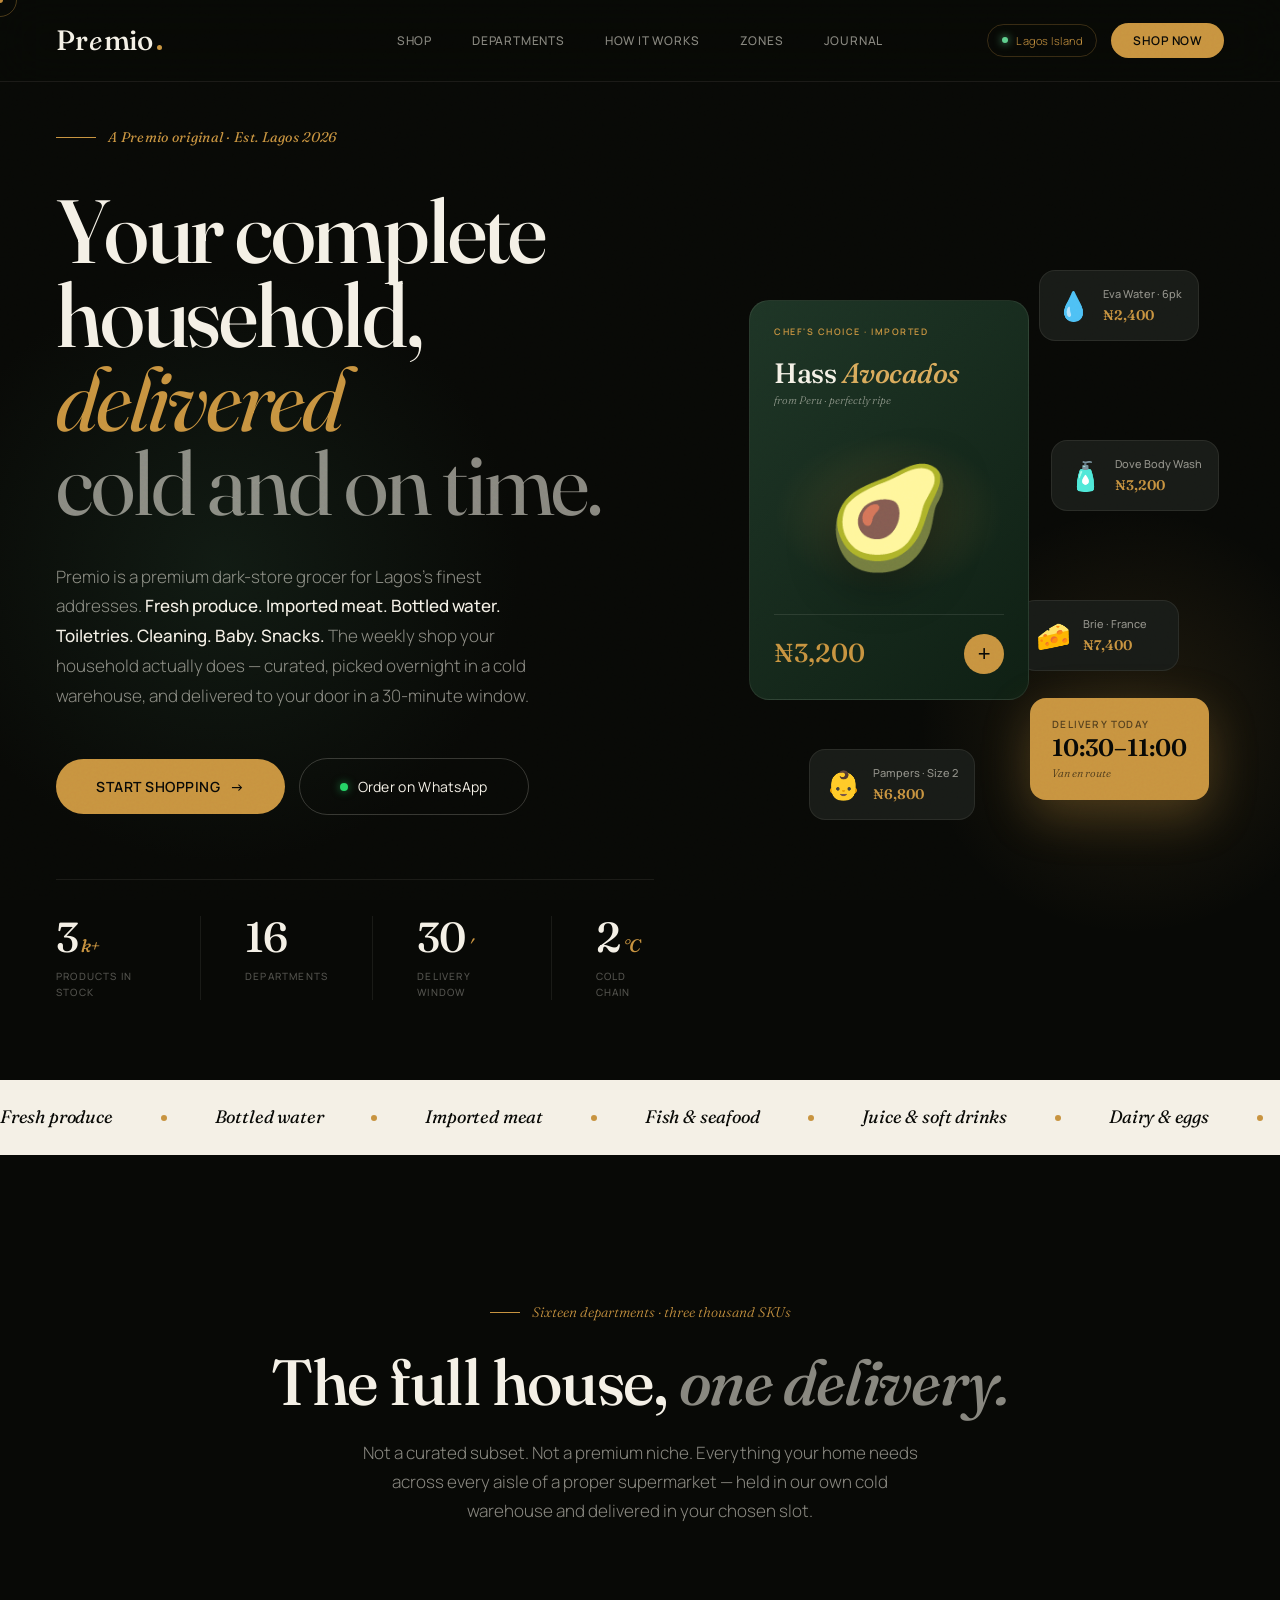
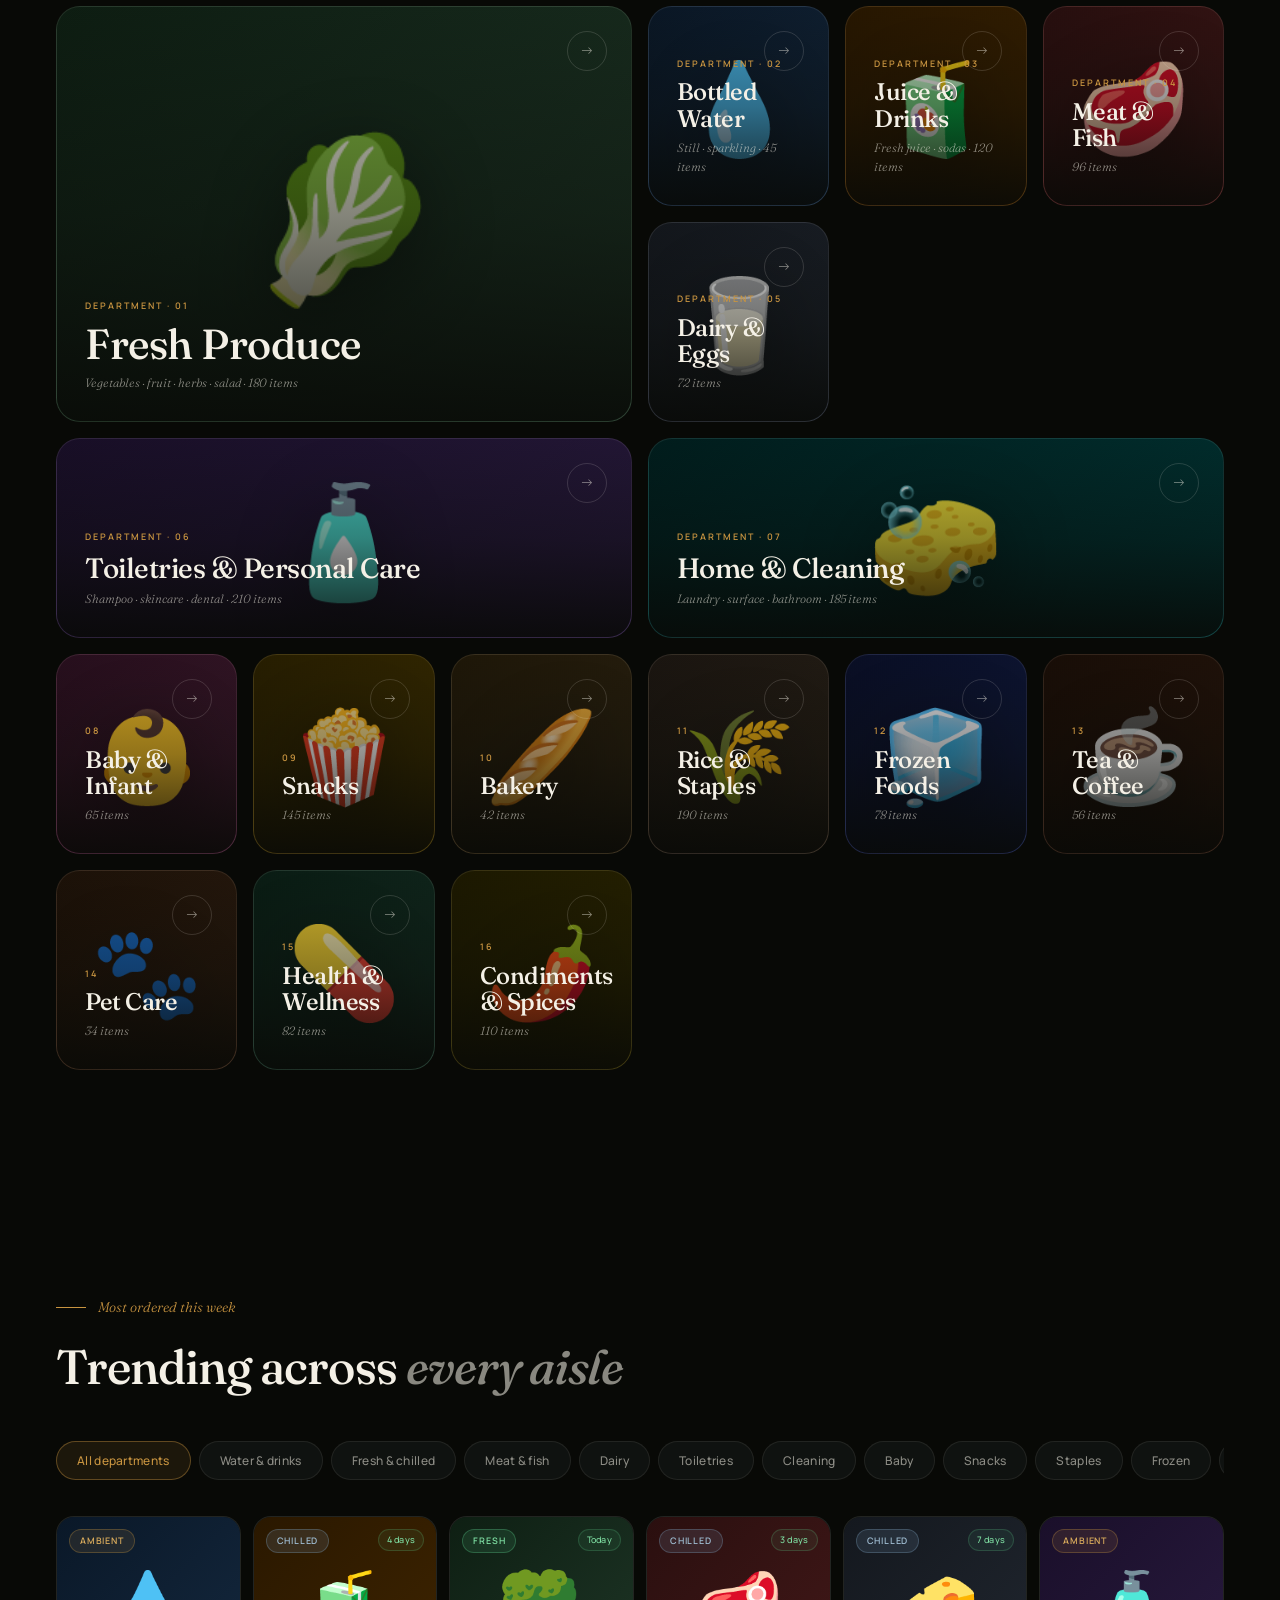
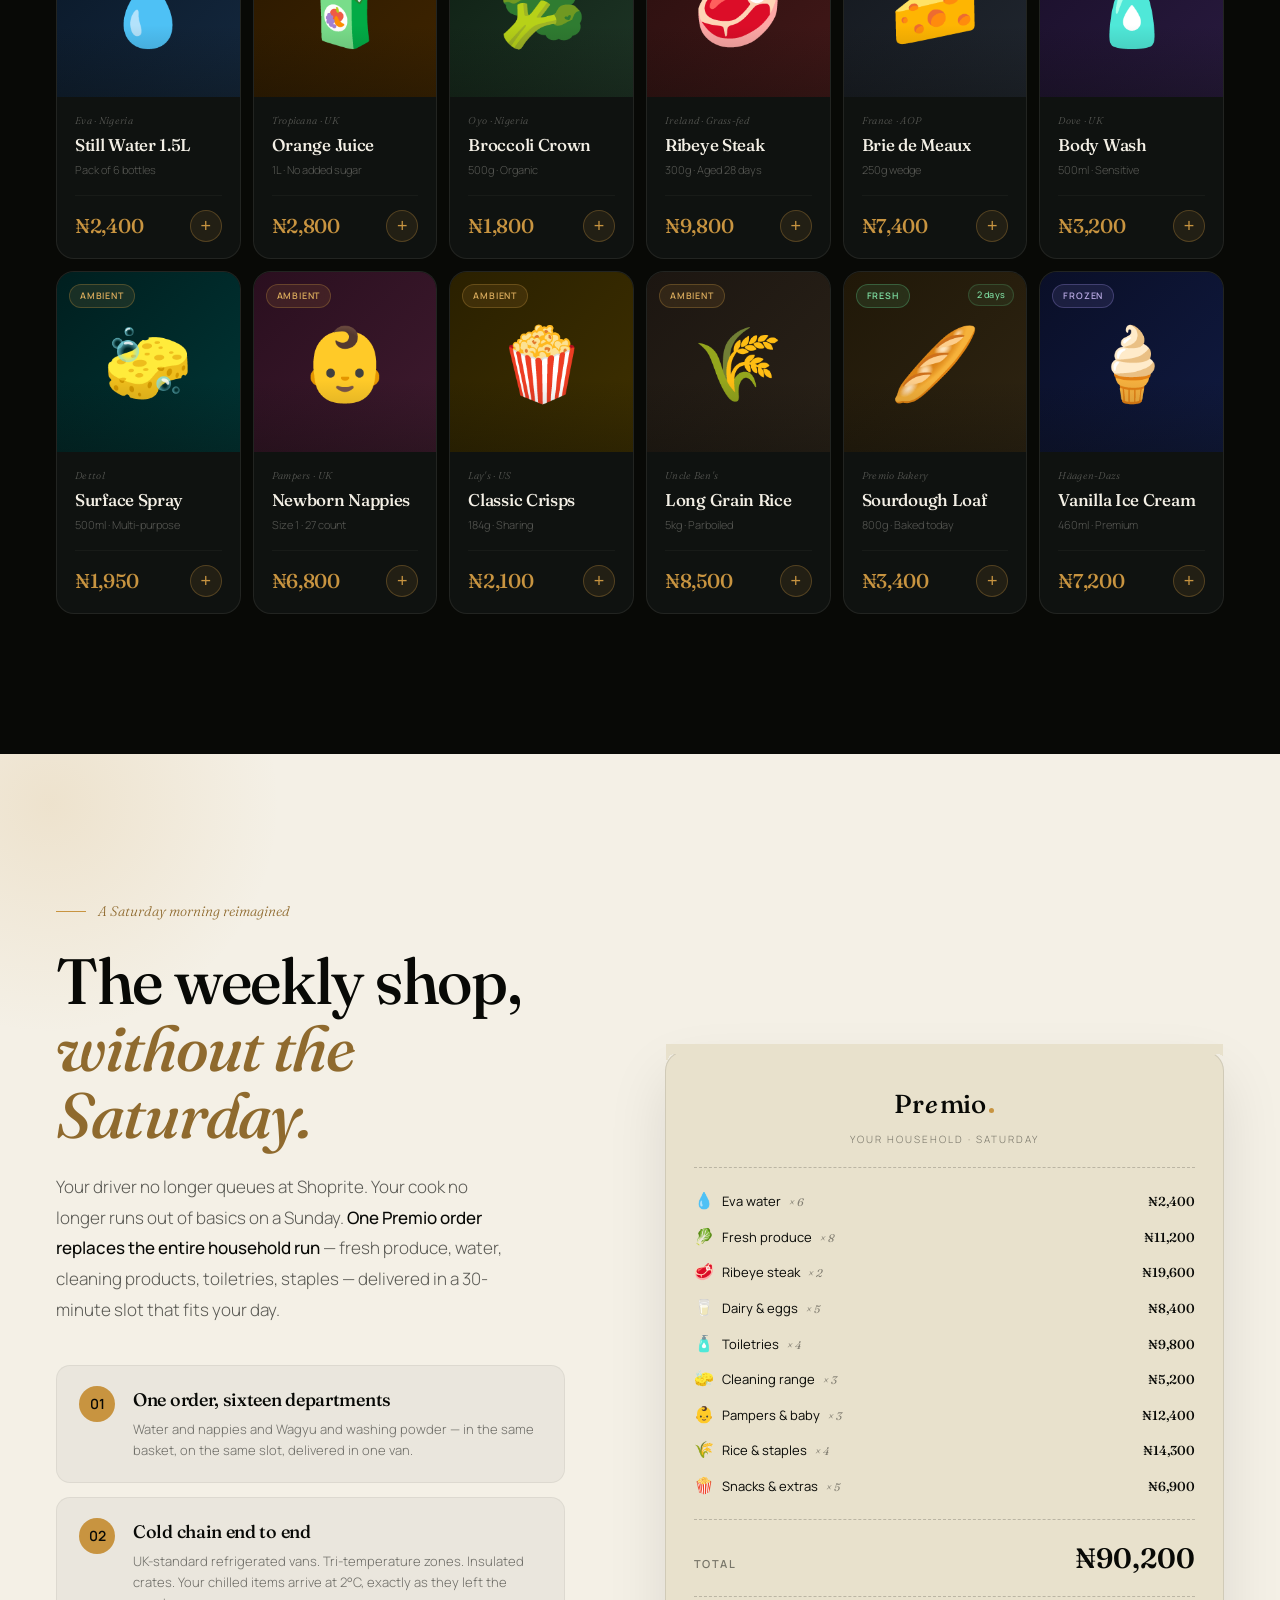
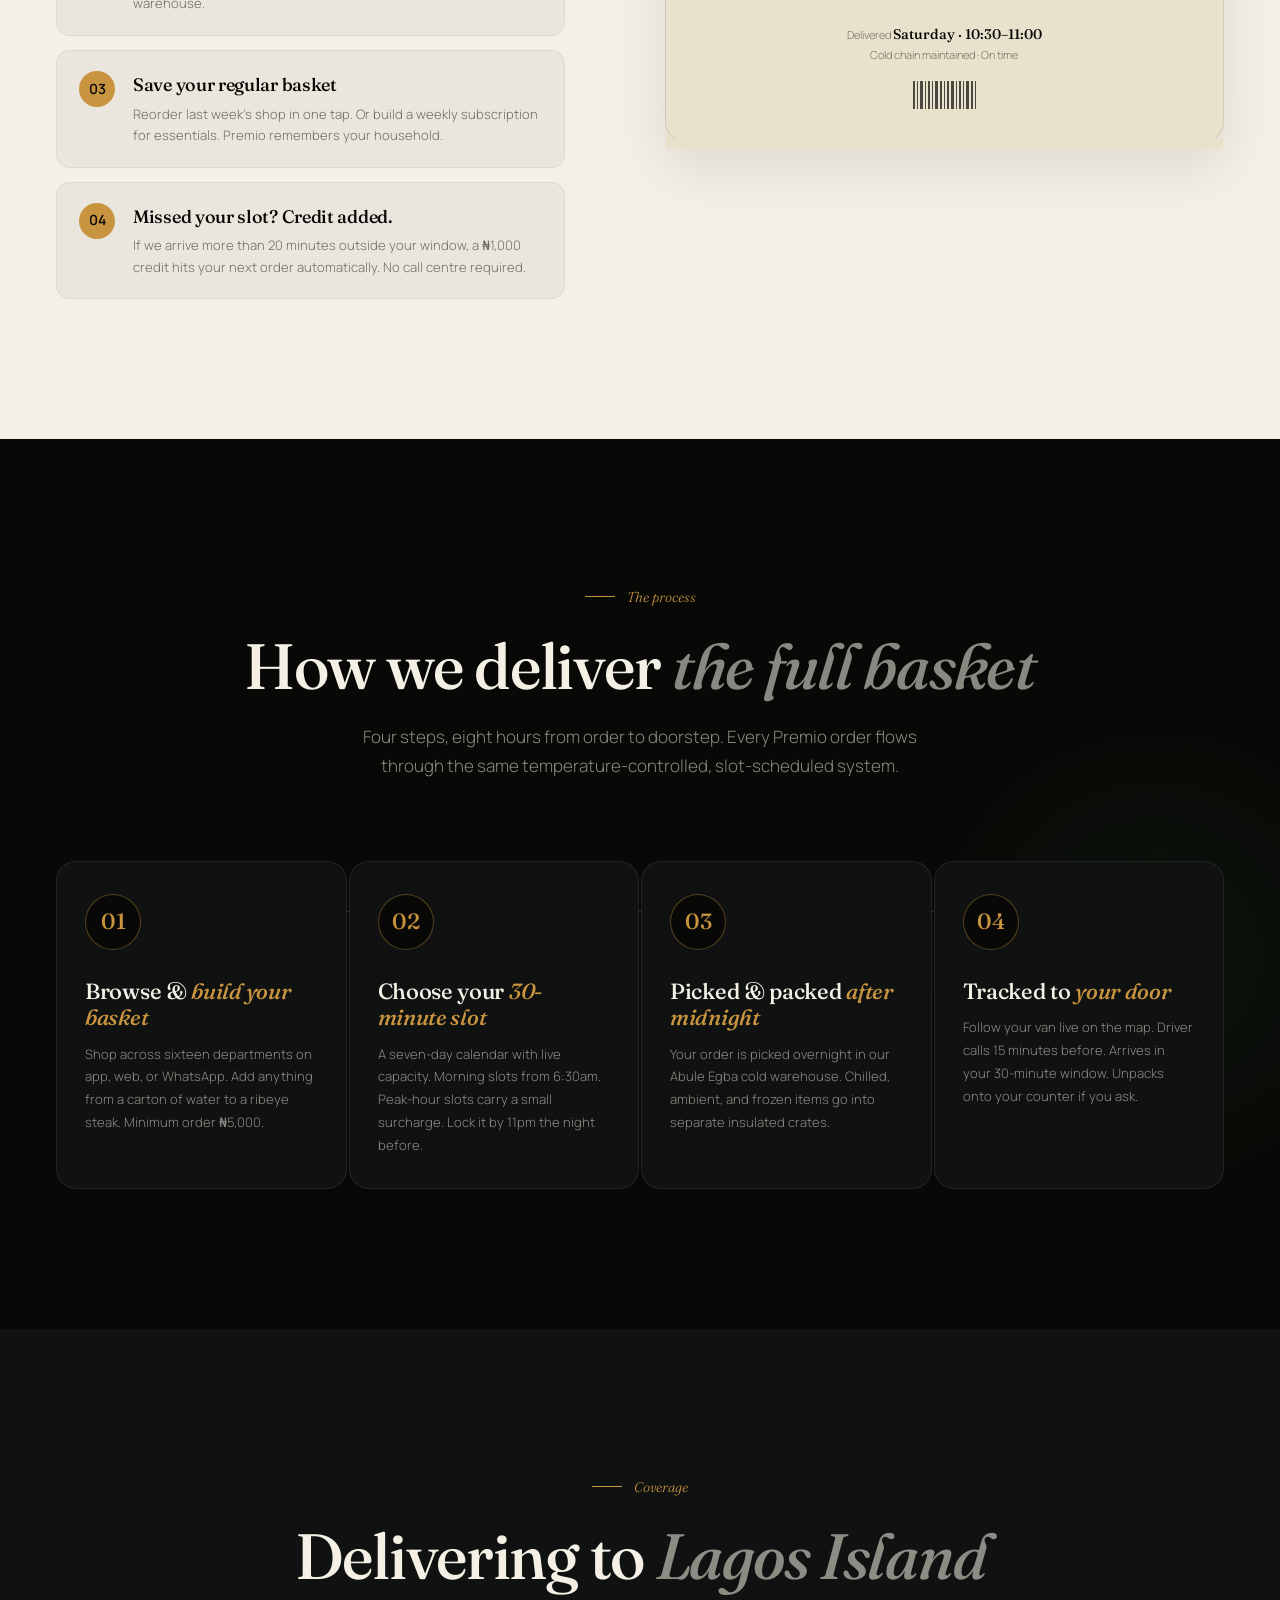
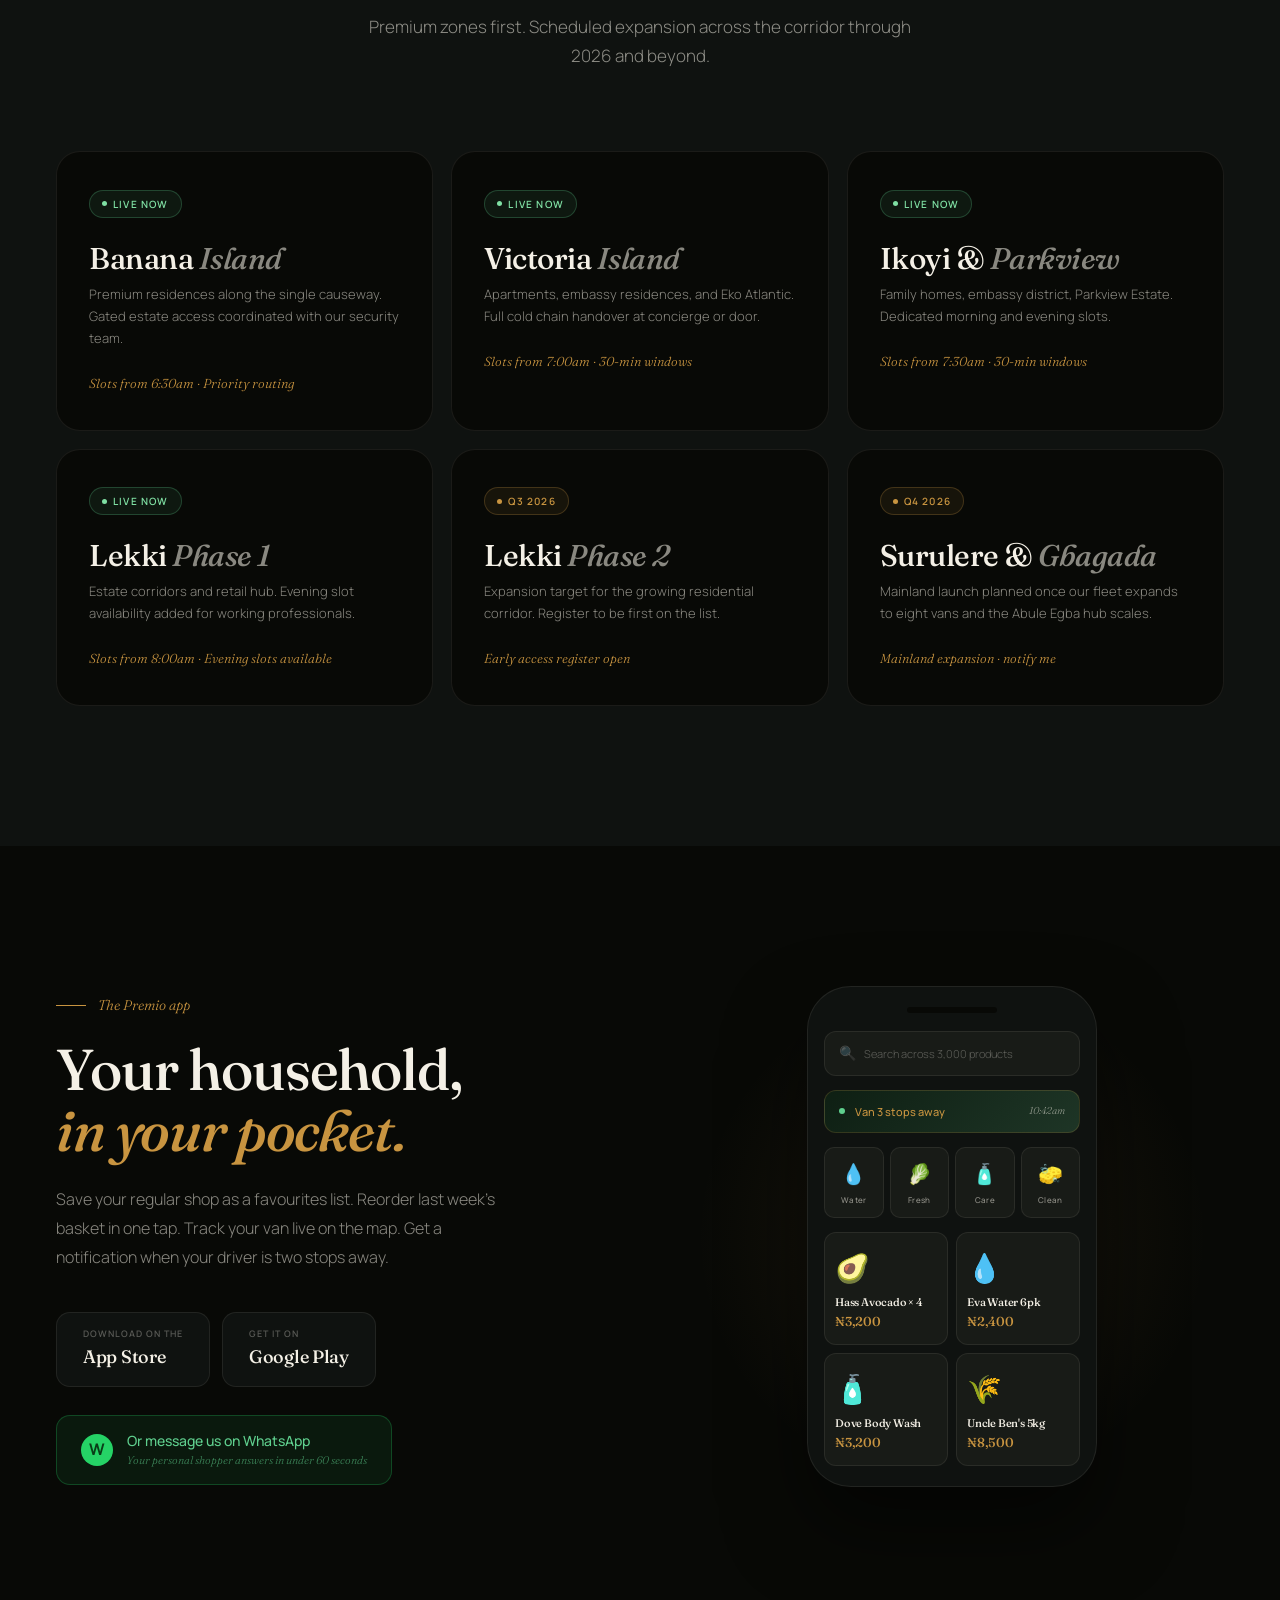
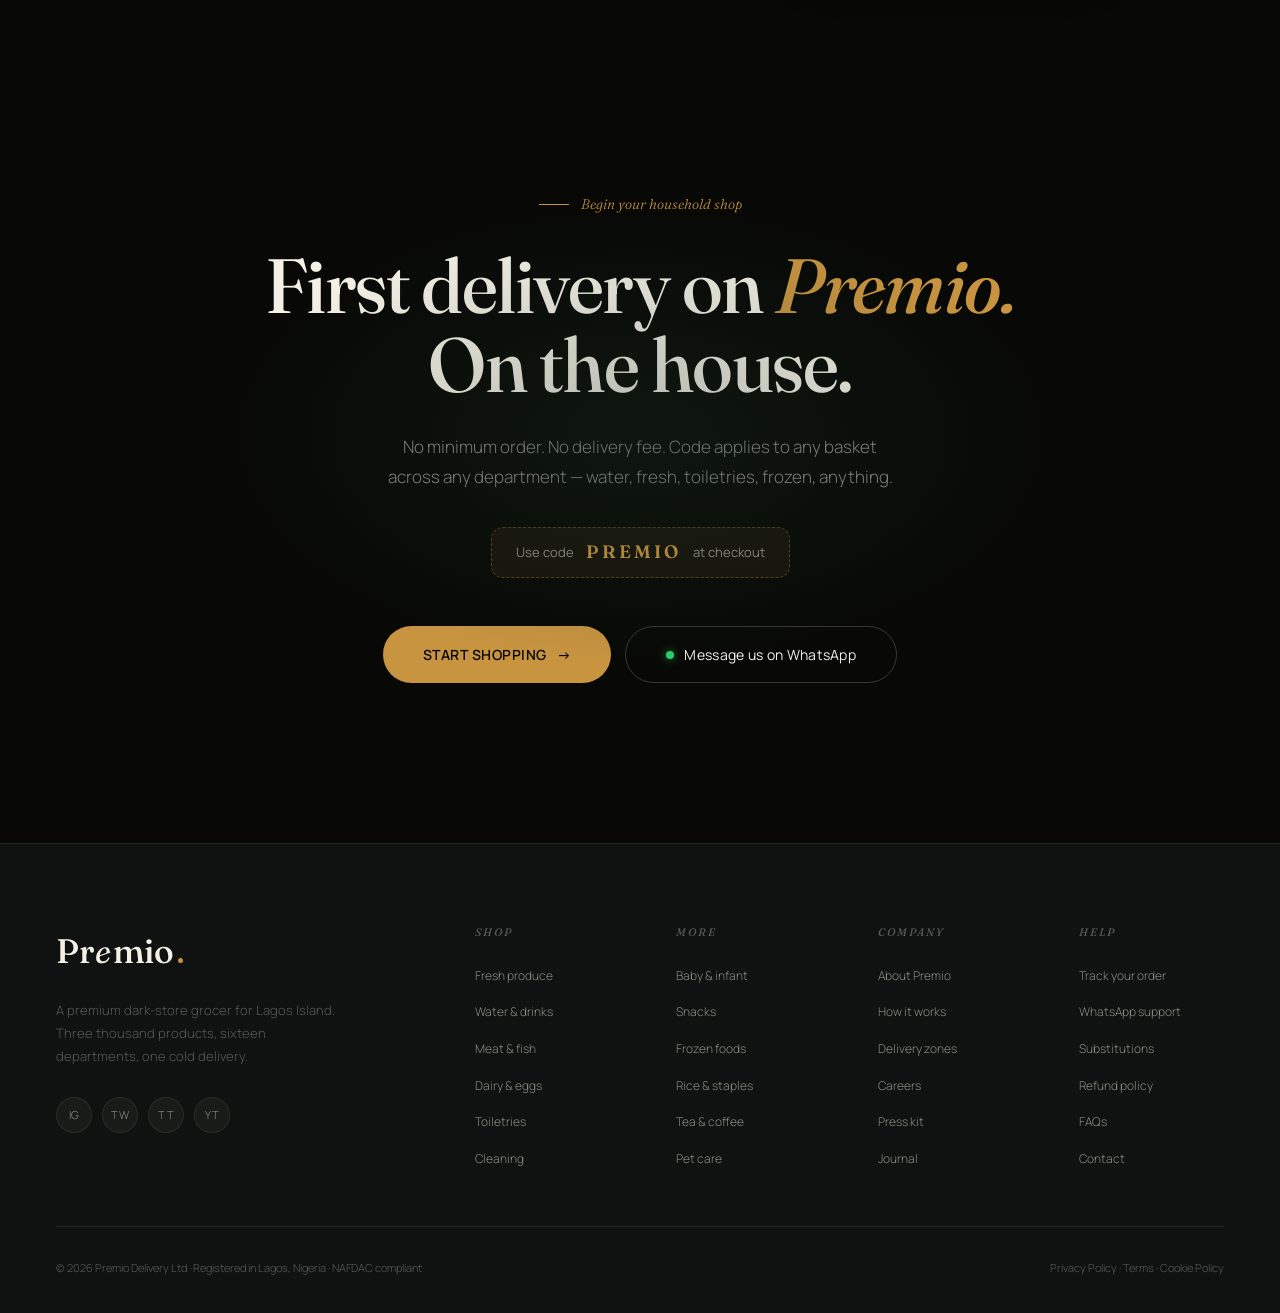
==== index.html @ b026a12a "Add files via upload" ====
<!DOCTYPE html>
<html lang="en">
<head>
<meta charset="UTF-8">
<meta name="viewport" content="width=device-width, initial-scale=1.0">
<title>Premio — Your complete household, delivered cold</title>
<link rel="preconnect" href="https://fonts.googleapis.com">
<link rel="preconnect" href="https://fonts.gstatic.com" crossorigin>
<link href="https://fonts.googleapis.com/css2?family=Fraunces:ital,opsz,wght@0,9..144,400;0,9..144,500;0,9..144,600;0,9..144,700;1,9..144,400;1,9..144,600&family=Manrope:wght@300;400;500;600;700&display=swap" rel="stylesheet">
<style>
*,*::before,*::after{margin:0;padding:0;box-sizing:border-box}

:root{
  --ink:#080906;
  --ink2:#0F1210;
  --ink3:#181B17;
  --ink4:#22261F;
  --paper:#F4F0E6;
  --paper-soft:#EBE5D5;
  --cream:#E8E1CC;
  --gold:#C89440;
  --gold-soft:#D9AB5C;
  --gold-dim:#8F6A2E;
  --forest:#1E3526;
  --forest-deep:#0E1F13;
  --sage:#5A7555;
  --terra:#B85A3A;
  --sky:#7FA4C0;
  --text:#F4F0E6;
  --text-soft:rgba(244,240,230,0.55);
  --text-dim:rgba(244,240,230,0.32);
  --line:rgba(244,240,230,0.08);
  --line-soft:rgba(244,240,230,0.04);
}

html{scroll-behavior:smooth}
body{font-family:'Manrope',sans-serif;background:var(--ink);color:var(--text);overflow-x:hidden;cursor:none;font-weight:300;line-height:1.6;-webkit-font-smoothing:antialiased}

/* Film grain overlay */
body::after{content:'';position:fixed;inset:0;pointer-events:none;z-index:200;opacity:.06;mix-blend-mode:overlay;background-image:url("data:image/svg+xml,%3Csvg viewBox='0 0 400 400' xmlns='http://www.w3.org/2000/svg'%3E%3Cfilter id='n'%3E%3CfeTurbulence type='fractalNoise' baseFrequency='.9' numOctaves='2'/%3E%3C/filter%3E%3Crect width='100%25' height='100%25' filter='url(%23n)'/%3E%3C/svg%3E")}

/* CURSOR */
.cur{position:fixed;width:6px;height:6px;background:var(--gold);border-radius:50%;pointer-events:none;z-index:9999;transform:translate(-50%,-50%);transition:width .2s,height .2s;mix-blend-mode:difference}
.cur-ring{position:fixed;width:34px;height:34px;border:1px solid rgba(200,148,64,.35);border-radius:50%;pointer-events:none;z-index:9998;transform:translate(-50%,-50%);transition:width .3s,height .3s,border-color .3s}

/* ===== NAV ===== */
nav{position:fixed;inset:0 0 auto 0;z-index:100;background:rgba(8,9,6,.78);backdrop-filter:blur(24px) saturate(1.2);border-bottom:1px solid var(--line)}
.nav-inner{display:grid;grid-template-columns:1fr auto 1fr;align-items:center;padding:18px 56px;gap:48px}

.logo{font-family:'Fraunces',serif;font-size:28px;font-weight:500;letter-spacing:-.5px;display:flex;align-items:baseline;gap:2px}
.logo-a{font-style:italic;font-weight:400}
.logo-dot{display:inline-block;width:5px;height:5px;background:var(--gold);border-radius:50%;margin-left:3px;vertical-align:super}

.nav-links{display:flex;gap:40px;justify-content:center}
.nav-links a{text-decoration:none;font-size:12px;font-weight:500;color:var(--text-soft);letter-spacing:.8px;text-transform:uppercase;transition:color .25s;position:relative;padding:4px 0}
.nav-links a::after{content:'';position:absolute;bottom:0;left:0;width:0;height:1px;background:var(--gold);transition:width .3s ease}
.nav-links a:hover{color:var(--text)}
.nav-links a:hover::after{width:100%}

.nav-right{display:flex;align-items:center;gap:14px;justify-content:flex-end}

.zone-indicator{display:flex;align-items:center;gap:8px;padding:7px 14px;border:1px solid rgba(200,148,64,.25);border-radius:50px;font-size:11px;color:var(--gold);letter-spacing:.5px}
.live-pulse{width:6px;height:6px;background:#5FCF8E;border-radius:50%;box-shadow:0 0 8px #5FCF8E;animation:pulse-pulse 2s ease-in-out infinite}
@keyframes pulse-pulse{0%,100%{opacity:1;transform:scale(1)}50%{opacity:.5;transform:scale(.85)}}

.btn-primary-nav{padding:9px 22px;background:var(--gold);color:var(--ink);border:none;border-radius:50px;font-family:inherit;font-size:12px;font-weight:600;cursor:none;transition:all .25s;letter-spacing:.5px;text-transform:uppercase}
.btn-primary-nav:hover{background:var(--gold-soft);transform:translateY(-1px)}

/* ===== HERO ===== */
.hero{min-height:100vh;padding:120px 56px 80px;position:relative;display:grid;grid-template-columns:1.1fr .9fr;gap:80px;align-items:center;overflow:hidden}

.hero::before{content:'';position:absolute;top:20%;left:-10%;width:700px;height:700px;background:radial-gradient(circle,rgba(30,53,38,.4) 0%,transparent 60%);pointer-events:none;z-index:0}
.hero::after{content:'';position:absolute;bottom:10%;right:-8%;width:500px;height:500px;background:radial-gradient(circle,rgba(200,148,64,.12) 0%,transparent 60%);pointer-events:none;z-index:0}

.hero-content{position:relative;z-index:2}

.kicker{display:inline-flex;align-items:center;gap:12px;margin-bottom:40px;animation:fadeUp .7s ease both}
.kicker-line{width:40px;height:1px;background:var(--gold)}
.kicker-text{font-family:'Fraunces',serif;font-style:italic;font-size:14px;font-weight:400;color:var(--gold);letter-spacing:.3px}

.hero-h1{font-family:'Fraunces',serif;font-size:clamp(56px,7vw,104px);font-weight:500;line-height:.94;letter-spacing:-.025em;margin-bottom:36px;animation:fadeUp .85s ease .1s both}
.hero-h1 .italic{font-style:italic;font-weight:400;color:var(--gold)}
.hero-h1 .soft{color:var(--text-soft);font-weight:400}

.hero-body{font-size:17px;line-height:1.75;color:var(--text-soft);max-width:480px;margin-bottom:48px;font-weight:300;animation:fadeUp .85s ease .2s both}
.hero-body strong{color:var(--text);font-weight:500}

.hero-ctas{display:flex;gap:14px;align-items:center;flex-wrap:wrap;margin-bottom:64px;animation:fadeUp .85s ease .3s both}

.btn-main{padding:18px 40px;background:var(--gold);color:var(--ink);border:none;border-radius:50px;font-family:inherit;font-size:14px;font-weight:600;cursor:none;transition:all .3s;letter-spacing:.5px;text-transform:uppercase;display:inline-flex;align-items:center;gap:10px}
.btn-main:hover{background:var(--gold-soft);transform:translateY(-2px);box-shadow:0 16px 40px rgba(200,148,64,.22)}
.btn-arrow{transition:transform .3s}
.btn-main:hover .btn-arrow{transform:translateX(4px)}

.btn-secondary{padding:18px 40px;background:transparent;color:var(--text);border:1px solid rgba(244,240,230,.2);border-radius:50px;font-family:inherit;font-size:14px;font-weight:400;cursor:none;transition:all .25s;letter-spacing:.3px;display:flex;align-items:center;gap:10px}
.btn-secondary:hover{border-color:rgba(244,240,230,.5);background:rgba(244,240,230,.03)}
.wa-dot{width:8px;height:8px;background:#25D366;border-radius:50%;box-shadow:0 0 8px rgba(37,211,102,.6)}

.hero-meta{display:flex;gap:0;padding-top:36px;border-top:1px solid var(--line);animation:fadeUp .85s ease .4s both}
.meta{padding-right:44px;margin-right:44px;border-right:1px solid var(--line)}
.meta:last-child{border:none;padding:0;margin:0}
.meta-num{font-family:'Fraunces',serif;font-size:42px;font-weight:500;line-height:1;letter-spacing:-.02em;display:flex;align-items:baseline;gap:3px}
.meta-u{font-size:18px;color:var(--gold);font-style:italic}
.meta-label{font-size:10px;color:var(--text-dim);letter-spacing:1.2px;text-transform:uppercase;margin-top:10px;font-weight:500}

/* HERO RIGHT — editorial basket composition */
.hero-visual{position:relative;z-index:2;height:100%;display:flex;align-items:center;justify-content:center;min-height:620px}

.basket-stage{position:relative;width:100%;max-width:460px;height:600px;animation:fadeUp .9s ease .4s both}

/* Layered shop cards */
.shop-card{position:absolute;background:var(--ink2);border:1px solid var(--line);border-radius:20px;overflow:hidden;transition:transform .4s cubic-bezier(.2,.9,.3,1.2)}

/* Main product card */
.card-hero{top:40px;left:0;width:280px;padding:24px;z-index:3;background:linear-gradient(135deg,#1E3526 0%,#0E1F13 100%);animation:gentle-float 6s ease-in-out infinite}
@keyframes gentle-float{0%,100%{transform:translateY(0)}50%{transform:translateY(-8px)}}

.ch-badge{font-size:9px;letter-spacing:1.5px;text-transform:uppercase;color:var(--gold);margin-bottom:18px;font-weight:600}
.ch-product{font-family:'Fraunces',serif;font-size:28px;font-weight:500;letter-spacing:-.5px;line-height:1.1;margin-bottom:4px}
.ch-product .i{font-style:italic;color:var(--gold-soft)}
.ch-origin{font-size:11px;color:var(--text-soft);margin-bottom:24px;font-style:italic;font-family:'Fraunces',serif}

.ch-visual{width:100%;height:160px;background:radial-gradient(ellipse at center,rgba(200,148,64,.2) 0%,transparent 70%);display:flex;align-items:center;justify-content:center;margin-bottom:20px;border-radius:12px}
.ch-emoji{font-size:100px;filter:drop-shadow(0 12px 24px rgba(0,0,0,.4))}

.ch-foot{display:flex;justify-content:space-between;align-items:center;padding-top:18px;border-top:1px solid rgba(244,240,230,.1)}
.ch-price{font-family:'Fraunces',serif;font-size:26px;font-weight:500;color:var(--gold)}
.ch-add{width:40px;height:40px;background:var(--gold);color:var(--ink);border:none;border-radius:50%;display:flex;align-items:center;justify-content:center;font-size:22px;cursor:none;transition:all .25s;font-weight:300}
.ch-add:hover{transform:scale(1.1);background:var(--gold-soft)}

/* Product chips floating around */
.product-chip{position:absolute;background:var(--ink3);border:1px solid var(--line);border-radius:16px;padding:12px 16px;display:flex;align-items:center;gap:12px;min-width:160px;transition:transform .3s}

.chip-emoji{font-size:28px}
.chip-body{display:flex;flex-direction:column;gap:2px}
.chip-label{font-size:11px;color:var(--text-soft);font-weight:500}
.chip-price{font-family:'Fraunces',serif;font-size:14px;color:var(--gold);font-weight:600}

.chip-1{top:10px;right:10px;animation:gentle-float 5s ease-in-out infinite .5s}
.chip-2{top:180px;right:-10px;animation:gentle-float 5.5s ease-in-out infinite 1s}
.chip-3{top:340px;right:30px;animation:gentle-float 6s ease-in-out infinite 1.5s}
.chip-4{bottom:40px;left:60px;animation:gentle-float 5.2s ease-in-out infinite 2s}

/* Slot card floating */
.slot-card{position:absolute;bottom:60px;right:0;background:var(--gold);padding:18px 22px;border-radius:16px;z-index:4;box-shadow:0 16px 48px rgba(200,148,64,.3);animation:gentle-float 4s ease-in-out infinite 1s}
.slot-l{font-size:10px;color:rgba(8,9,6,.6);letter-spacing:1.2px;text-transform:uppercase;font-weight:600;margin-bottom:3px}
.slot-time{font-family:'Fraunces',serif;font-size:24px;color:var(--ink);font-weight:600;line-height:1.1}
.slot-sub{font-size:11px;color:rgba(8,9,6,.7);margin-top:3px;font-style:italic;font-family:'Fraunces',serif}

/* ===== RANGE TICKER ===== */
.range-ticker{background:var(--paper);color:var(--ink);padding:22px 0;overflow:hidden;border-top:1px solid var(--line);border-bottom:1px solid var(--line)}
.ticker-track{display:flex;gap:48px;animation:tick 40s linear infinite;width:max-content;align-items:center}
.tick-item{font-family:'Fraunces',serif;font-size:18px;font-weight:400;font-style:italic;color:var(--ink);white-space:nowrap;letter-spacing:-.01em}
.tick-sep{width:6px;height:6px;background:var(--gold);border-radius:50%;flex-shrink:0}
@keyframes tick{0%{transform:translateX(0)}100%{transform:translateX(-50%)}}

/* ===== DEPARTMENTS ===== */
.dept-section{padding:140px 56px;position:relative}

.section-header{max-width:1000px;margin:0 auto 80px;text-align:center}
.section-kicker{display:inline-flex;align-items:center;gap:12px;margin-bottom:24px}
.sk-line{width:30px;height:1px;background:var(--gold)}
.sk-text{font-family:'Fraunces',serif;font-style:italic;font-size:14px;color:var(--gold)}

.section-h2{font-family:'Fraunces',serif;font-size:clamp(42px,5vw,72px);font-weight:500;line-height:1.05;letter-spacing:-.02em;margin-bottom:24px}
.section-h2 .italic{font-style:italic;color:var(--text-soft)}

.section-lead{font-size:17px;color:var(--text-soft);max-width:580px;margin:0 auto;line-height:1.7;font-weight:300}

/* Department grid — asymmetric */
.dept-grid{display:grid;grid-template-columns:repeat(6,1fr);grid-auto-rows:200px;gap:16px;max-width:1400px;margin:0 auto}

.dept-card{position:relative;border-radius:24px;overflow:hidden;cursor:none;border:1px solid var(--line);transition:all .5s cubic-bezier(.2,.8,.2,1);display:flex;flex-direction:column;justify-content:flex-end;padding:28px}

.dept-card:hover{border-color:rgba(200,148,64,.4);transform:translateY(-6px)}

.dept-bg{position:absolute;inset:0;display:flex;align-items:center;justify-content:center;transition:transform .6s cubic-bezier(.2,.8,.2,1);z-index:1}
.dept-card:hover .dept-bg{transform:scale(1.08)}
.dept-emoji{font-size:90px;filter:drop-shadow(0 20px 40px rgba(0,0,0,.5));opacity:.92}

.dept-overlay{position:absolute;inset:0;background:linear-gradient(to top,rgba(8,9,6,.88) 0%,rgba(8,9,6,.4) 50%,rgba(8,9,6,.1) 100%);z-index:2}

.dept-meta{position:relative;z-index:3}
.dept-tag{font-size:9px;color:var(--gold);letter-spacing:2px;text-transform:uppercase;margin-bottom:8px;font-weight:600}
.dept-name{font-family:'Fraunces',serif;font-size:24px;font-weight:500;letter-spacing:-.5px;line-height:1.1;margin-bottom:6px}
.dept-count{font-size:12px;color:var(--text-soft);font-style:italic;font-family:'Fraunces',serif}

.dept-arrow{position:absolute;top:24px;right:24px;width:40px;height:40px;border:1px solid rgba(244,240,230,.15);border-radius:50%;display:flex;align-items:center;justify-content:center;font-size:14px;color:var(--text-soft);transition:all .3s;z-index:3}
.dept-card:hover .dept-arrow{background:var(--gold);border-color:var(--gold);color:var(--ink);transform:rotate(-45deg)}

/* Size variants */
.dept-card.hero-size{grid-column:span 3;grid-row:span 2}
.dept-card.hero-size .dept-emoji{font-size:160px}
.dept-card.hero-size .dept-name{font-size:42px}
.dept-card.wide{grid-column:span 3}
.dept-card.wide .dept-emoji{font-size:110px}
.dept-card.wide .dept-name{font-size:28px}

/* Colour palettes per department */
.bg-fresh{background:linear-gradient(135deg,#0E1F13 0%,#1E3526 100%)}
.bg-meat{background:linear-gradient(135deg,#2A0F0F 0%,#421818 100%)}
.bg-water{background:linear-gradient(135deg,#0A1828 0%,#14283E 100%)}
.bg-juice{background:linear-gradient(135deg,#2A1800 0%,#3E2400 100%)}
.bg-dairy{background:linear-gradient(135deg,#14181E 0%,#1E242D 100%)}
.bg-toiletry{background:linear-gradient(135deg,#1A0F2A 0%,#281A3E 100%)}
.bg-cleaning{background:linear-gradient(135deg,#001F1F 0%,#003535 100%)}
.bg-baby{background:linear-gradient(135deg,#2A0F1F 0%,#3E1A2E 100%)}
.bg-snacks{background:linear-gradient(135deg,#2A2000 0%,#3E3000 100%)}
.bg-bakery{background:linear-gradient(135deg,#201808 0%,#2E2412 100%)}
.bg-staples{background:linear-gradient(135deg,#1C1611 0%,#2A2218 100%)}
.bg-frozen{background:linear-gradient(135deg,#0A0F28 0%,#101A40 100%)}
.bg-tea{background:linear-gradient(135deg,#1A0E07 0%,#28160C 100%)}
.bg-pet{background:linear-gradient(135deg,#1E1208 0%,#2E1D10 100%)}
.bg-wellness{background:linear-gradient(135deg,#0A1E15 0%,#142E23 100%)}
.bg-condiment{background:linear-gradient(135deg,#1E1A00 0%,#2E2800 100%)}

/* ===== POPULAR PRODUCTS ===== */
.products-section{padding:80px 56px 140px}

.prod-header{display:flex;justify-content:space-between;align-items:flex-end;max-width:1400px;margin:0 auto 48px;gap:40px}
.prod-title-block{max-width:600px}
.prod-h3{font-family:'Fraunces',serif;font-size:48px;font-weight:500;line-height:1.05;letter-spacing:-.02em}
.prod-h3 .italic{font-style:italic;color:var(--text-soft)}

.filter-chips{display:flex;gap:8px;margin-bottom:32px;overflow-x:auto;padding-bottom:4px;max-width:1400px;margin-left:auto;margin-right:auto}
.filter-chips::-webkit-scrollbar{display:none}
.fchip{padding:9px 20px;background:var(--ink2);border:1px solid var(--line);border-radius:50px;font-size:12px;font-weight:500;color:var(--text-soft);cursor:none;transition:all .25s;white-space:nowrap;letter-spacing:.3px}
.fchip:hover,.fchip.active{background:rgba(200,148,64,.1);border-color:rgba(200,148,64,.4);color:var(--gold)}

.prod-grid{display:grid;grid-template-columns:repeat(6,1fr);gap:12px;max-width:1400px;margin:0 auto}

.prod-card{background:var(--ink2);border:1px solid var(--line);border-radius:18px;overflow:hidden;cursor:none;transition:all .35s cubic-bezier(.2,.8,.2,1);display:flex;flex-direction:column}

.prod-card:hover{border-color:rgba(200,148,64,.35);transform:translateY(-6px)}

.prod-img{height:180px;display:flex;align-items:center;justify-content:center;font-size:72px;position:relative;overflow:hidden}
.prod-img::after{content:'';position:absolute;inset:0;background:linear-gradient(to bottom,transparent 60%,rgba(8,9,6,.3));pointer-events:none}

.pbadge{position:absolute;top:12px;left:12px;font-size:9px;font-weight:600;letter-spacing:.8px;text-transform:uppercase;padding:4px 10px;border-radius:50px;backdrop-filter:blur(8px);z-index:2}
.pb-chill{background:rgba(127,164,192,.15);color:#9FBCD1;border:1px solid rgba(127,164,192,.3)}
.pb-fresh{background:rgba(95,207,142,.12);color:#7FDFA3;border:1px solid rgba(95,207,142,.3)}
.pb-amb{background:rgba(200,148,64,.12);color:var(--gold-soft);border:1px solid rgba(200,148,64,.3)}
.pb-frozen{background:rgba(154,140,220,.12);color:#B6A7E0;border:1px solid rgba(154,140,220,.3)}

.p-freshness{position:absolute;top:12px;right:12px;font-size:9px;color:#7FDFA3;background:rgba(95,207,142,.08);border:1px solid rgba(95,207,142,.2);padding:3px 8px;border-radius:50px;z-index:2;font-weight:500;letter-spacing:.3px}

.prod-body{padding:16px 18px;display:flex;flex-direction:column;gap:6px;flex:1}
.prod-origin{font-family:'Fraunces',serif;font-size:10px;font-style:italic;color:var(--text-dim);letter-spacing:.3px}
.prod-name{font-family:'Fraunces',serif;font-size:17px;font-weight:500;color:var(--text);line-height:1.2;letter-spacing:-.3px}
.prod-sub{font-size:11px;color:var(--text-dim);margin-bottom:auto}
.prod-foot{display:flex;justify-content:space-between;align-items:center;padding-top:14px;margin-top:10px;border-top:1px solid var(--line-soft)}
.prod-price{font-family:'Fraunces',serif;font-size:20px;font-weight:500;color:var(--gold);letter-spacing:-.3px}
.p-add{width:32px;height:32px;background:rgba(200,148,64,.1);border:1px solid rgba(200,148,64,.3);border-radius:50%;color:var(--gold);font-size:18px;display:flex;align-items:center;justify-content:center;cursor:none;transition:all .2s;font-weight:300;line-height:1}
.p-add:hover{background:var(--gold);color:var(--ink);border-color:var(--gold);transform:scale(1.08)}

/* Background tints per product */
.pi-fresh{background:linear-gradient(135deg,#0E1F13,#1E3526)}
.pi-meat{background:linear-gradient(135deg,#2A0F0F,#421818)}
.pi-water{background:linear-gradient(135deg,#0A1828,#14283E)}
.pi-juice{background:linear-gradient(135deg,#2A1800,#3E2400)}
.pi-dairy{background:linear-gradient(135deg,#14181E,#20262F)}
.pi-toilet{background:linear-gradient(135deg,#1A0F2A,#281A3E)}
.pi-clean{background:linear-gradient(135deg,#001F1F,#003535)}
.pi-baby{background:linear-gradient(135deg,#2A0F1F,#3E1A2E)}
.pi-snack{background:linear-gradient(135deg,#2A2000,#3E3000)}
.pi-bake{background:linear-gradient(135deg,#201808,#2E2412)}
.pi-staple{background:linear-gradient(135deg,#1C1611,#2A2218)}
.pi-frozen{background:linear-gradient(135deg,#0A0F28,#101A40)}

/* ===== WEEKLY SHOP MOMENT ===== */
.weekly-section{padding:140px 56px;background:var(--paper);color:var(--ink);position:relative;overflow:hidden}

.weekly-section::before{content:'';position:absolute;top:-200px;left:-200px;width:500px;height:500px;background:radial-gradient(circle,rgba(200,148,64,.15) 0%,transparent 65%);pointer-events:none}

.weekly-grid{display:grid;grid-template-columns:1fr 1.1fr;gap:100px;max-width:1400px;margin:0 auto;align-items:center}

.weekly-text .sk-text{color:var(--gold-dim)}
.weekly-text .section-h2{color:var(--ink)}
.weekly-text .section-h2 .italic{color:var(--gold-dim)}
.weekly-lead{font-size:17px;color:rgba(8,9,6,.65);line-height:1.8;margin:24px 0 40px;font-weight:300;max-width:460px}
.weekly-lead strong{color:var(--ink);font-weight:500}

.weekly-features{display:flex;flex-direction:column;gap:14px}
.wf{display:flex;align-items:flex-start;gap:18px;padding:20px 22px;background:rgba(8,9,6,.04);border:1px solid rgba(8,9,6,.06);border-radius:14px;transition:all .3s}
.wf:hover{background:rgba(8,9,6,.06);border-color:rgba(200,148,64,.25)}
.wf-icon{flex-shrink:0;width:36px;height:36px;background:var(--gold);color:var(--ink);border-radius:50%;display:flex;align-items:center;justify-content:center;font-size:14px;font-weight:600}
.wf-text .wf-title{font-family:'Fraunces',serif;font-size:18px;font-weight:500;color:var(--ink);margin-bottom:4px;letter-spacing:-.3px}
.wf-text .wf-desc{font-size:13px;color:rgba(8,9,6,.55);line-height:1.65;font-weight:300}

/* Weekly visual — basket mockup */
.weekly-visual{position:relative}

.receipt{background:var(--cream);border:1px solid rgba(8,9,6,.1);border-radius:20px;padding:32px 28px;position:relative;box-shadow:0 24px 60px rgba(8,9,6,.1)}
.receipt::before,.receipt::after{content:'';position:absolute;left:0;right:0;height:16px;background-image:radial-gradient(circle at 8px 8px,transparent 6px,var(--cream) 6px);background-size:16px 16px;background-repeat:repeat-x}
.receipt::before{top:-8px;background-image:radial-gradient(circle at 8px 16px,transparent 6px,var(--cream) 6px)}
.receipt::after{bottom:-8px;background-image:radial-gradient(circle at 8px 0px,transparent 6px,var(--cream) 6px)}

.receipt-h{text-align:center;padding-bottom:20px;border-bottom:1px dashed rgba(8,9,6,.2);margin-bottom:20px}
.r-logo{font-family:'Fraunces',serif;font-size:26px;font-weight:500;color:var(--ink);letter-spacing:-.5px;display:flex;justify-content:center;align-items:baseline;gap:2px}
.r-logo-dot{width:5px;height:5px;background:var(--gold);border-radius:50%;margin-left:2px}
.r-tag{font-size:10px;color:rgba(8,9,6,.5);letter-spacing:2px;text-transform:uppercase;margin-top:6px}

.r-items{display:flex;flex-direction:column;gap:10px;margin-bottom:20px}
.r-item{display:grid;grid-template-columns:1fr auto;gap:16px;align-items:baseline;font-size:13px;color:var(--ink)}
.r-name{display:flex;align-items:baseline;gap:8px;font-weight:400}
.r-emoji{font-size:16px}
.r-qty{color:rgba(8,9,6,.45);font-size:11px;font-style:italic;font-family:'Fraunces',serif}
.r-price{font-family:'Fraunces',serif;font-weight:500;color:var(--ink)}

.r-divider{height:1px;background:linear-gradient(to right,transparent,rgba(8,9,6,.2),transparent);margin:14px 0}

.r-total{display:flex;justify-content:space-between;align-items:baseline;padding:16px 0;border-top:1px dashed rgba(8,9,6,.2);border-bottom:1px dashed rgba(8,9,6,.2);margin:8px 0 12px}
.r-total-l{font-size:11px;letter-spacing:1.5px;text-transform:uppercase;color:rgba(8,9,6,.5);font-weight:600}
.r-total-v{font-family:'Fraunces',serif;font-size:28px;font-weight:600;color:var(--ink)}

.r-slot{text-align:center;padding-top:14px;font-size:11px;color:rgba(8,9,6,.5)}
.r-slot strong{color:var(--ink);font-family:'Fraunces',serif;font-size:14px;font-weight:500}

.receipt-barcode{margin-top:18px;display:flex;justify-content:center;gap:2px;opacity:.7}
.bar{background:var(--ink)}
.b1{width:1px;height:28px} .b2{width:2px;height:28px} .b3{width:3px;height:28px}

/* ===== HOW IT WORKS ===== */
.how-section{padding:140px 56px;position:relative;overflow:hidden}
.how-section::before{content:'';position:absolute;top:30%;right:-10%;width:500px;height:500px;background:radial-gradient(circle,rgba(30,53,38,.25) 0%,transparent 65%);pointer-events:none}

.steps-track{max-width:1400px;margin:0 auto;display:grid;grid-template-columns:repeat(4,1fr);gap:2px;position:relative}
.step-line{position:absolute;top:50px;left:12%;right:12%;height:1px;background:linear-gradient(to right,transparent,rgba(200,148,64,.3) 20%,rgba(200,148,64,.3) 80%,transparent);z-index:0}

.step-item{padding:32px 28px;background:var(--ink2);border:1px solid var(--line);border-radius:20px;position:relative;transition:all .4s;cursor:none;z-index:1}
.step-item:hover{background:var(--ink3);border-color:rgba(200,148,64,.3);transform:translateY(-4px)}

.step-num-badge{width:56px;height:56px;border-radius:50%;background:var(--ink);border:1px solid rgba(200,148,64,.4);color:var(--gold);font-family:'Fraunces',serif;font-size:22px;font-weight:500;display:flex;align-items:center;justify-content:center;margin-bottom:28px}

.step-h{font-family:'Fraunces',serif;font-size:22px;font-weight:500;letter-spacing:-.3px;margin-bottom:12px;line-height:1.2}
.step-h .italic{font-style:italic;color:var(--gold)}
.step-p{font-size:13px;color:var(--text-soft);line-height:1.75;font-weight:300}

/* ===== ZONES ===== */
.zones-section{padding:140px 56px;background:var(--ink2)}

.zones-grid{display:grid;grid-template-columns:repeat(3,1fr);gap:18px;max-width:1400px;margin:0 auto}

.zone-card{position:relative;padding:36px 32px;border:1px solid var(--line);border-radius:24px;transition:all .35s;cursor:none;overflow:hidden;background:var(--ink)}
.zone-card::before{content:'';position:absolute;top:0;left:0;right:0;height:2px;background:var(--gold);transform:scaleX(0);transform-origin:left;transition:transform .4s}
.zone-card:hover::before{transform:scaleX(1)}
.zone-card:hover{border-color:rgba(200,148,64,.3)}

.zc-tag{display:inline-flex;align-items:center;gap:6px;font-size:10px;font-weight:600;letter-spacing:1.2px;text-transform:uppercase;padding:5px 12px;border-radius:50px;margin-bottom:24px}
.zc-live{background:rgba(95,207,142,.08);color:#7FDFA3;border:1px solid rgba(95,207,142,.25)}
.zc-soon{background:rgba(200,148,64,.08);color:var(--gold);border:1px solid rgba(200,148,64,.25)}
.zc-dot{width:5px;height:5px;background:currentColor;border-radius:50%}

.zc-name{font-family:'Fraunces',serif;font-size:30px;font-weight:500;letter-spacing:-.5px;margin-bottom:8px;line-height:1.1}
.zc-italic{font-style:italic;color:var(--text-soft)}
.zc-desc{font-size:13px;color:var(--text-soft);margin-bottom:24px;line-height:1.7;font-weight:300}
.zc-meta{font-family:'Fraunces',serif;font-size:13px;color:var(--gold);font-style:italic}

/* ===== APP SECTION ===== */
.app-section{padding:140px 56px;display:grid;grid-template-columns:1fr 1fr;gap:80px;align-items:center;max-width:1400px;margin:0 auto}

.app-content .section-kicker{margin-bottom:24px}
.app-h{font-family:'Fraunces',serif;font-size:clamp(40px,4.5vw,64px);font-weight:500;line-height:1.05;letter-spacing:-.02em;margin-bottom:24px}
.app-h .italic{font-style:italic;color:var(--gold)}
.app-sub{font-size:16px;color:var(--text-soft);line-height:1.8;margin-bottom:40px;font-weight:300;max-width:440px}

.app-stores{display:flex;gap:12px;margin-bottom:28px;flex-wrap:wrap}
.store-btn{display:flex;flex-direction:column;gap:2px;padding:14px 26px;background:var(--ink2);border:1px solid var(--line);border-radius:14px;cursor:none;transition:all .3s}
.store-btn:hover{background:var(--ink3);border-color:rgba(200,148,64,.3)}
.st-sub{font-size:9px;color:var(--text-dim);letter-spacing:1px;text-transform:uppercase;font-weight:600}
.st-label{font-family:'Fraunces',serif;font-size:18px;font-weight:500;letter-spacing:-.3px}

.wa-btn{display:flex;align-items:center;gap:14px;padding:14px 24px;background:rgba(37,211,102,.08);border:1px solid rgba(37,211,102,.25);border-radius:14px;cursor:none;transition:all .3s;width:fit-content}
.wa-btn:hover{background:rgba(37,211,102,.15);border-color:rgba(37,211,102,.45)}
.wa-icon-wrap{width:32px;height:32px;background:#25D366;border-radius:50%;display:flex;align-items:center;justify-content:center;color:#0A3D18;font-size:16px;font-weight:700}
.wa-content{display:flex;flex-direction:column}
.wa-t{font-size:14px;color:#5FCF8E;font-weight:500}
.wa-s{font-size:11px;color:rgba(95,207,142,.6);font-style:italic;font-family:'Fraunces',serif}

/* Phone mockup */
.phone-wrap{display:flex;justify-content:center;position:relative}
.phone{background:var(--ink2);border:1px solid var(--line);border-radius:44px;padding:20px 16px;width:290px;position:relative;box-shadow:0 40px 80px rgba(0,0,0,.5)}
.ph-notch{width:90px;height:6px;background:var(--ink);border-radius:3px;margin:0 auto 18px}

.ph-search{background:var(--ink3);border:1px solid var(--line);border-radius:12px;padding:10px 14px;font-size:11px;color:var(--text-dim);margin-bottom:14px;display:flex;align-items:center;gap:8px}
.ph-search-i{font-size:14px}

.ph-active{background:linear-gradient(135deg,var(--forest-deep),var(--forest));border:1px solid rgba(200,148,64,.2);border-radius:12px;padding:12px 14px;display:flex;align-items:center;gap:10px;margin-bottom:14px}
.ph-active-dot{width:6px;height:6px;background:#5FCF8E;border-radius:50%;animation:pulse-pulse 1.5s infinite;flex-shrink:0}
.ph-active-txt{font-size:11px;color:var(--gold);font-weight:500;flex:1}
.ph-active-t{font-size:10px;color:var(--text-soft);font-family:'Fraunces',serif;font-style:italic}

.ph-cats{display:grid;grid-template-columns:repeat(4,1fr);gap:6px;margin-bottom:14px}
.ph-cat{background:var(--ink3);border:1px solid var(--line);border-radius:10px;padding:10px 6px;display:flex;flex-direction:column;align-items:center;gap:4px}
.ph-cat-e{font-size:20px}
.ph-cat-l{font-size:8px;color:var(--text-soft);font-weight:500;letter-spacing:.3px}

.ph-prods{display:grid;grid-template-columns:1fr 1fr;gap:8px}
.ph-prod{background:var(--ink3);border:1px solid var(--line);border-radius:12px;padding:12px 10px}
.ph-prod-e{font-size:28px;margin-bottom:6px}
.ph-prod-n{font-family:'Fraunces',serif;font-size:11px;font-weight:500;color:var(--text);margin-bottom:2px;line-height:1.2;letter-spacing:-.2px}
.ph-prod-p{font-family:'Fraunces',serif;font-size:13px;color:var(--gold);font-weight:500}

/* Phone ambient */
.phone-glow{position:absolute;inset:-40px;background:radial-gradient(circle,rgba(200,148,64,.1) 0%,transparent 60%);pointer-events:none;z-index:-1;border-radius:50%}

/* ===== CTA ===== */
.cta-section{padding:160px 56px;text-align:center;position:relative;overflow:hidden}
.cta-section::before{content:'';position:absolute;top:50%;left:50%;transform:translate(-50%,-50%);width:900px;height:500px;background:radial-gradient(ellipse,rgba(30,53,38,.3) 0%,transparent 65%);pointer-events:none}

.cta-kicker{margin-bottom:32px}
.cta-h{font-family:'Fraunces',serif;font-size:clamp(48px,6vw,86px);font-weight:500;line-height:1.02;letter-spacing:-.02em;margin-bottom:28px;max-width:900px;margin-left:auto;margin-right:auto}
.cta-h .italic{font-style:italic;color:var(--gold)}
.cta-sub{font-size:17px;color:var(--text-soft);font-weight:300;line-height:1.75;max-width:520px;margin:0 auto 36px}
.cta-code{display:inline-flex;align-items:center;gap:12px;padding:10px 24px;background:rgba(200,148,64,.08);border:1px dashed rgba(200,148,64,.35);border-radius:12px;font-size:13px;color:var(--text-soft);margin-bottom:48px;font-weight:400}
.cta-code strong{font-family:'Fraunces',serif;color:var(--gold);font-size:18px;font-weight:600;letter-spacing:3px}

.cta-btns{display:flex;gap:14px;justify-content:center;flex-wrap:wrap}

/* ===== FOOTER ===== */
footer{padding:80px 56px 36px;border-top:1px solid var(--line);background:var(--ink2)}
.footer-grid{display:grid;grid-template-columns:2.5fr 1fr 1fr 1fr 1fr;gap:56px;max-width:1400px;margin:0 auto 56px}

.ft-brand .logo{font-size:34px;margin-bottom:20px}
.ft-tag{font-size:13px;color:var(--text-dim);line-height:1.8;max-width:280px;margin-bottom:28px;font-weight:300}

.ft-soc{display:flex;gap:10px}
.soc{width:36px;height:36px;background:var(--ink3);border:1px solid var(--line);border-radius:50%;display:flex;align-items:center;justify-content:center;font-size:11px;color:var(--text-soft);cursor:none;transition:all .25s;letter-spacing:.5px}
.soc:hover{background:rgba(200,148,64,.12);border-color:rgba(200,148,64,.3);color:var(--gold)}

.ft-h{font-family:'Fraunces',serif;font-size:11px;letter-spacing:2px;text-transform:uppercase;color:var(--text-dim);margin-bottom:20px;font-weight:500;font-style:italic}
.ft-links{list-style:none;display:flex;flex-direction:column;gap:11px}
.ft-links a{text-decoration:none;font-size:12px;color:var(--text-soft);font-weight:300;transition:color .2s}
.ft-links a:hover{color:var(--text)}

.ft-bottom{display:flex;justify-content:space-between;align-items:center;padding-top:32px;border-top:1px solid var(--line);max-width:1400px;margin:0 auto}
.ft-bottom p{font-size:11px;color:var(--text-dim);font-weight:300}

/* Animations */
@keyframes fadeUp{from{opacity:0;transform:translateY(40px)}to{opacity:1;transform:translateY(0)}}
.reveal{opacity:0;transform:translateY(32px);transition:opacity .85s cubic-bezier(.2,.8,.2,1),transform .85s cubic-bezier(.2,.8,.2,1)}
.reveal.in{opacity:1;transform:translateY(0)}
.d1{transition-delay:.1s}.d2{transition-delay:.2s}.d3{transition-delay:.3s}.d4{transition-delay:.4s}.d5{transition-delay:.5s}.d6{transition-delay:.6s}
</style>
</head>
<body>

<div class="cur" id="cur"></div>
<div class="cur-ring" id="curRing"></div>

<!-- NAV -->
<nav>
  <div class="nav-inner">
    <div class="logo">Pr<span class="logo-a">e</span>mio<span class="logo-dot"></span></div>
    <div class="nav-links">
      <a href="#">Shop</a>
      <a href="#">Departments</a>
      <a href="#">How it works</a>
      <a href="#">Zones</a>
      <a href="#">Journal</a>
    </div>
    <div class="nav-right">
      <div class="zone-indicator"><span class="live-pulse"></span>Lagos Island</div>
      <button class="btn-primary-nav">Shop now</button>
    </div>
  </div>
</nav>

<!-- HERO -->
<section class="hero">
  <div class="hero-content">
    <div class="kicker">
      <div class="kicker-line"></div>
      <div class="kicker-text">A Premio original · Est. Lagos 2026</div>
    </div>

    <h1 class="hero-h1">
      Your complete<br>
      household, <span class="italic">delivered</span><br>
      <span class="soft">cold and on time.</span>
    </h1>

    <p class="hero-body">
      Premio is a premium dark-store grocer for Lagos's finest addresses. <strong>Fresh produce. Imported meat. Bottled water. Toiletries. Cleaning. Baby. Snacks.</strong> The weekly shop your household actually does — curated, picked overnight in a cold warehouse, and delivered to your door in a 30-minute window.
    </p>

    <div class="hero-ctas">
      <button class="btn-main">
        Start shopping
        <span class="btn-arrow">→</span>
      </button>
      <button class="btn-secondary">
        <span class="wa-dot"></span>
        Order on WhatsApp
      </button>
    </div>

    <div class="hero-meta">
      <div class="meta">
        <div class="meta-num">3<span class="meta-u">k+</span></div>
        <div class="meta-label">Products in stock</div>
      </div>
      <div class="meta">
        <div class="meta-num">16</div>
        <div class="meta-label">Departments</div>
      </div>
      <div class="meta">
        <div class="meta-num">30<span class="meta-u">′</span></div>
        <div class="meta-label">Delivery window</div>
      </div>
      <div class="meta">
        <div class="meta-num">2<span class="meta-u">°C</span></div>
        <div class="meta-label">Cold chain</div>
      </div>
    </div>
  </div>

  <div class="hero-visual">
    <div class="basket-stage">

      <div class="shop-card card-hero">
        <div class="ch-badge">Chef's choice · Imported</div>
        <div class="ch-product">Hass <span class="i">Avocados</span></div>
        <div class="ch-origin">from Peru · perfectly ripe</div>
        <div class="ch-visual">
          <span class="ch-emoji">🥑</span>
        </div>
        <div class="ch-foot">
          <span class="ch-price">₦3,200</span>
          <button class="ch-add">+</button>
        </div>
      </div>

      <div class="product-chip chip-1">
        <span class="chip-emoji">💧</span>
        <div class="chip-body">
          <div class="chip-label">Eva Water · 6pk</div>
          <div class="chip-price">₦2,400</div>
        </div>
      </div>

      <div class="product-chip chip-2">
        <span class="chip-emoji">🧴</span>
        <div class="chip-body">
          <div class="chip-label">Dove Body Wash</div>
          <div class="chip-price">₦3,200</div>
        </div>
      </div>

      <div class="product-chip chip-3">
        <span class="chip-emoji">🧀</span>
        <div class="chip-body">
          <div class="chip-label">Brie · France</div>
          <div class="chip-price">₦7,400</div>
        </div>
      </div>

      <div class="product-chip chip-4">
        <span class="chip-emoji">👶</span>
        <div class="chip-body">
          <div class="chip-label">Pampers · Size 2</div>
          <div class="chip-price">₦6,800</div>
        </div>
      </div>

      <div class="slot-card">
        <div class="slot-l">Delivery today</div>
        <div class="slot-time">10:30–11:00</div>
        <div class="slot-sub">Van en route</div>
      </div>
    </div>
  </div>
</section>

<!-- RANGE TICKER -->
<div class="range-ticker">
  <div class="ticker-track">
    <span class="tick-item">Fresh produce</span><span class="tick-sep"></span>
    <span class="tick-item">Bottled water</span><span class="tick-sep"></span>
    <span class="tick-item">Imported meat</span><span class="tick-sep"></span>
    <span class="tick-item">Fish & seafood</span><span class="tick-sep"></span>
    <span class="tick-item">Juice & soft drinks</span><span class="tick-sep"></span>
    <span class="tick-item">Dairy & eggs</span><span class="tick-sep"></span>
    <span class="tick-item">Toiletries</span><span class="tick-sep"></span>
    <span class="tick-item">Cleaning & laundry</span><span class="tick-sep"></span>
    <span class="tick-item">Baby & infant</span><span class="tick-sep"></span>
    <span class="tick-item">Snacks & confectionery</span><span class="tick-sep"></span>
    <span class="tick-item">Bread & bakery</span><span class="tick-sep"></span>
    <span class="tick-item">Rice & staples</span><span class="tick-sep"></span>
    <span class="tick-item">Frozen foods</span><span class="tick-sep"></span>
    <span class="tick-item">Pet care</span><span class="tick-sep"></span>
    <span class="tick-item">Health & wellness</span><span class="tick-sep"></span>
    <span class="tick-item">Tea & coffee</span><span class="tick-sep"></span>
    <span class="tick-item">Condiments</span><span class="tick-sep"></span>
    <!-- duplicate for seamless loop -->
    <span class="tick-item">Fresh produce</span><span class="tick-sep"></span>
    <span class="tick-item">Bottled water</span><span class="tick-sep"></span>
    <span class="tick-item">Imported meat</span><span class="tick-sep"></span>
    <span class="tick-item">Fish & seafood</span><span class="tick-sep"></span>
    <span class="tick-item">Juice & soft drinks</span><span class="tick-sep"></span>
    <span class="tick-item">Dairy & eggs</span><span class="tick-sep"></span>
    <span class="tick-item">Toiletries</span><span class="tick-sep"></span>
    <span class="tick-item">Cleaning & laundry</span><span class="tick-sep"></span>
    <span class="tick-item">Baby & infant</span><span class="tick-sep"></span>
    <span class="tick-item">Snacks & confectionery</span><span class="tick-sep"></span>
    <span class="tick-item">Bread & bakery</span><span class="tick-sep"></span>
    <span class="tick-item">Rice & staples</span><span class="tick-sep"></span>
    <span class="tick-item">Frozen foods</span><span class="tick-sep"></span>
    <span class="tick-item">Pet care</span><span class="tick-sep"></span>
    <span class="tick-item">Health & wellness</span><span class="tick-sep"></span>
    <span class="tick-item">Tea & coffee</span><span class="tick-sep"></span>
    <span class="tick-item">Condiments</span><span class="tick-sep"></span>
  </div>
</div>

<!-- DEPARTMENTS -->
<section class="dept-section">
  <div class="section-header reveal">
    <div class="section-kicker">
      <div class="sk-line"></div>
      <div class="sk-text">Sixteen departments · three thousand SKUs</div>
    </div>
    <h2 class="section-h2">The full house, <span class="italic">one delivery.</span></h2>
    <p class="section-lead">Not a curated subset. Not a premium niche. Everything your home needs across every aisle of a proper supermarket — held in our own cold warehouse and delivered in your chosen slot.</p>
  </div>

  <div class="dept-grid reveal d1">
    <!-- Fresh produce - hero -->
    <div class="dept-card hero-size bg-fresh">
      <div class="dept-bg"><span class="dept-emoji">🥬</span></div>
      <div class="dept-overlay"></div>
      <div class="dept-arrow">→</div>
      <div class="dept-meta">
        <div class="dept-tag">Department · 01</div>
        <div class="dept-name">Fresh Produce</div>
        <div class="dept-count">Vegetables · fruit · herbs · salad · 180 items</div>
      </div>
    </div>

    <!-- Water + Juice side -->
    <div class="dept-card bg-water">
      <div class="dept-bg"><span class="dept-emoji">💧</span></div>
      <div class="dept-overlay"></div>
      <div class="dept-arrow">→</div>
      <div class="dept-meta">
        <div class="dept-tag">Department · 02</div>
        <div class="dept-name">Bottled Water</div>
        <div class="dept-count">Still · sparkling · 45 items</div>
      </div>
    </div>
    <div class="dept-card bg-juice">
      <div class="dept-bg"><span class="dept-emoji">🧃</span></div>
      <div class="dept-overlay"></div>
      <div class="dept-arrow">→</div>
      <div class="dept-meta">
        <div class="dept-tag">Department · 03</div>
        <div class="dept-name">Juice &amp; Drinks</div>
        <div class="dept-count">Fresh juice · sodas · 120 items</div>
      </div>
    </div>
    <div class="dept-card bg-meat">
      <div class="dept-bg"><span class="dept-emoji">🥩</span></div>
      <div class="dept-overlay"></div>
      <div class="dept-arrow">→</div>
      <div class="dept-meta">
        <div class="dept-tag">Department · 04</div>
        <div class="dept-name">Meat &amp; Fish</div>
        <div class="dept-count">96 items</div>
      </div>
    </div>
    <div class="dept-card bg-dairy">
      <div class="dept-bg"><span class="dept-emoji">🥛</span></div>
      <div class="dept-overlay"></div>
      <div class="dept-arrow">→</div>
      <div class="dept-meta">
        <div class="dept-tag">Department · 05</div>
        <div class="dept-name">Dairy &amp; Eggs</div>
        <div class="dept-count">72 items</div>
      </div>
    </div>

    <!-- Row 2 -->
    <div class="dept-card wide bg-toiletry">
      <div class="dept-bg"><span class="dept-emoji">🧴</span></div>
      <div class="dept-overlay"></div>
      <div class="dept-arrow">→</div>
      <div class="dept-meta">
        <div class="dept-tag">Department · 06</div>
        <div class="dept-name">Toiletries &amp; Personal Care</div>
        <div class="dept-count">Shampoo · skincare · dental · 210 items</div>
      </div>
    </div>
    <div class="dept-card wide bg-cleaning">
      <div class="dept-bg"><span class="dept-emoji">🧽</span></div>
      <div class="dept-overlay"></div>
      <div class="dept-arrow">→</div>
      <div class="dept-meta">
        <div class="dept-tag">Department · 07</div>
        <div class="dept-name">Home &amp; Cleaning</div>
        <div class="dept-count">Laundry · surface · bathroom · 185 items</div>
      </div>
    </div>

    <!-- Row 3 -->
    <div class="dept-card bg-baby">
      <div class="dept-bg"><span class="dept-emoji">👶</span></div>
      <div class="dept-overlay"></div>
      <div class="dept-arrow">→</div>
      <div class="dept-meta">
        <div class="dept-tag">08</div>
        <div class="dept-name">Baby &amp; Infant</div>
        <div class="dept-count">65 items</div>
      </div>
    </div>
    <div class="dept-card bg-snacks">
      <div class="dept-bg"><span class="dept-emoji">🍿</span></div>
      <div class="dept-overlay"></div>
      <div class="dept-arrow">→</div>
      <div class="dept-meta">
        <div class="dept-tag">09</div>
        <div class="dept-name">Snacks</div>
        <div class="dept-count">145 items</div>
      </div>
    </div>
    <div class="dept-card bg-bakery">
      <div class="dept-bg"><span class="dept-emoji">🥖</span></div>
      <div class="dept-overlay"></div>
      <div class="dept-arrow">→</div>
      <div class="dept-meta">
        <div class="dept-tag">10</div>
        <div class="dept-name">Bakery</div>
        <div class="dept-count">42 items</div>
      </div>
    </div>
    <div class="dept-card bg-staples">
      <div class="dept-bg"><span class="dept-emoji">🌾</span></div>
      <div class="dept-overlay"></div>
      <div class="dept-arrow">→</div>
      <div class="dept-meta">
        <div class="dept-tag">11</div>
        <div class="dept-name">Rice &amp; Staples</div>
        <div class="dept-count">190 items</div>
      </div>
    </div>
    <div class="dept-card bg-frozen">
      <div class="dept-bg"><span class="dept-emoji">🧊</span></div>
      <div class="dept-overlay"></div>
      <div class="dept-arrow">→</div>
      <div class="dept-meta">
        <div class="dept-tag">12</div>
        <div class="dept-name">Frozen Foods</div>
        <div class="dept-count">78 items</div>
      </div>
    </div>

    <!-- Row 4 -->
    <div class="dept-card bg-tea">
      <div class="dept-bg"><span class="dept-emoji">☕</span></div>
      <div class="dept-overlay"></div>
      <div class="dept-arrow">→</div>
      <div class="dept-meta">
        <div class="dept-tag">13</div>
        <div class="dept-name">Tea &amp; Coffee</div>
        <div class="dept-count">56 items</div>
      </div>
    </div>
    <div class="dept-card bg-pet">
      <div class="dept-bg"><span class="dept-emoji">🐾</span></div>
      <div class="dept-overlay"></div>
      <div class="dept-arrow">→</div>
      <div class="dept-meta">
        <div class="dept-tag">14</div>
        <div class="dept-name">Pet Care</div>
        <div class="dept-count">34 items</div>
      </div>
    </div>
    <div class="dept-card bg-wellness">
      <div class="dept-bg"><span class="dept-emoji">💊</span></div>
      <div class="dept-overlay"></div>
      <div class="dept-arrow">→</div>
      <div class="dept-meta">
        <div class="dept-tag">15</div>
        <div class="dept-name">Health &amp; Wellness</div>
        <div class="dept-count">82 items</div>
      </div>
    </div>
    <div class="dept-card bg-condiment">
      <div class="dept-bg"><span class="dept-emoji">🌶️</span></div>
      <div class="dept-overlay"></div>
      <div class="dept-arrow">→</div>
      <div class="dept-meta">
        <div class="dept-tag">16</div>
        <div class="dept-name">Condiments &amp; Spices</div>
        <div class="dept-count">110 items</div>
      </div>
    </div>
  </div>
</section>

<!-- POPULAR PRODUCTS -->
<section class="products-section">
  <div class="prod-header reveal">
    <div class="prod-title-block">
      <div class="section-kicker"><div class="sk-line"></div><div class="sk-text">Most ordered this week</div></div>
      <h3 class="prod-h3">Trending across <span class="italic">every aisle</span></h3>
    </div>
  </div>

  <div class="filter-chips reveal d1">
    <div class="fchip active">All departments</div>
    <div class="fchip">Water &amp; drinks</div>
    <div class="fchip">Fresh &amp; chilled</div>
    <div class="fchip">Meat &amp; fish</div>
    <div class="fchip">Dairy</div>
    <div class="fchip">Toiletries</div>
    <div class="fchip">Cleaning</div>
    <div class="fchip">Baby</div>
    <div class="fchip">Snacks</div>
    <div class="fchip">Staples</div>
    <div class="fchip">Frozen</div>
    <div class="fchip">Bakery</div>
  </div>

  <div class="prod-grid reveal d2">
    <!-- Water -->
    <div class="prod-card">
      <div class="prod-img pi-water">💧
        <span class="pbadge pb-amb">Ambient</span>
      </div>
      <div class="prod-body">
        <div class="prod-origin">Eva · Nigeria</div>
        <div class="prod-name">Still Water 1.5L</div>
        <div class="prod-sub">Pack of 6 bottles</div>
        <div class="prod-foot"><span class="prod-price">₦2,400</span><button class="p-add">+</button></div>
      </div>
    </div>

    <!-- Juice -->
    <div class="prod-card">
      <div class="prod-img pi-juice">🧃
        <span class="pbadge pb-chill">Chilled</span>
        <span class="p-freshness">4 days</span>
      </div>
      <div class="prod-body">
        <div class="prod-origin">Tropicana · UK</div>
        <div class="prod-name">Orange Juice</div>
        <div class="prod-sub">1L · No added sugar</div>
        <div class="prod-foot"><span class="prod-price">₦2,800</span><button class="p-add">+</button></div>
      </div>
    </div>

    <!-- Veg -->
    <div class="prod-card">
      <div class="prod-img pi-fresh">🥦
        <span class="pbadge pb-fresh">Fresh</span>
        <span class="p-freshness">Today</span>
      </div>
      <div class="prod-body">
        <div class="prod-origin">Oyo · Nigeria</div>
        <div class="prod-name">Broccoli Crown</div>
        <div class="prod-sub">500g · Organic</div>
        <div class="prod-foot"><span class="prod-price">₦1,800</span><button class="p-add">+</button></div>
      </div>
    </div>

    <!-- Meat -->
    <div class="prod-card">
      <div class="prod-img pi-meat">🥩
        <span class="pbadge pb-chill">Chilled</span>
        <span class="p-freshness">3 days</span>
      </div>
      <div class="prod-body">
        <div class="prod-origin">Ireland · Grass-fed</div>
        <div class="prod-name">Ribeye Steak</div>
        <div class="prod-sub">300g · Aged 28 days</div>
        <div class="prod-foot"><span class="prod-price">₦9,800</span><button class="p-add">+</button></div>
      </div>
    </div>

    <!-- Dairy -->
    <div class="prod-card">
      <div class="prod-img pi-dairy">🧀
        <span class="pbadge pb-chill">Chilled</span>
        <span class="p-freshness">7 days</span>
      </div>
      <div class="prod-body">
        <div class="prod-origin">France · AOP</div>
        <div class="prod-name">Brie de Meaux</div>
        <div class="prod-sub">250g wedge</div>
        <div class="prod-foot"><span class="prod-price">₦7,400</span><button class="p-add">+</button></div>
      </div>
    </div>

    <!-- Toiletry -->
    <div class="prod-card">
      <div class="prod-img pi-toilet">🧴
        <span class="pbadge pb-amb">Ambient</span>
      </div>
      <div class="prod-body">
        <div class="prod-origin">Dove · UK</div>
        <div class="prod-name">Body Wash</div>
        <div class="prod-sub">500ml · Sensitive</div>
        <div class="prod-foot"><span class="prod-price">₦3,200</span><button class="p-add">+</button></div>
      </div>
    </div>

    <!-- Cleaning -->
    <div class="prod-card">
      <div class="prod-img pi-clean">🧽
        <span class="pbadge pb-amb">Ambient</span>
      </div>
      <div class="prod-body">
        <div class="prod-origin">Dettol</div>
        <div class="prod-name">Surface Spray</div>
        <div class="prod-sub">500ml · Multi-purpose</div>
        <div class="prod-foot"><span class="prod-price">₦1,950</span><button class="p-add">+</button></div>
      </div>
    </div>

    <!-- Baby -->
    <div class="prod-card">
      <div class="prod-img pi-baby">👶
        <span class="pbadge pb-amb">Ambient</span>
      </div>
      <div class="prod-body">
        <div class="prod-origin">Pampers · UK</div>
        <div class="prod-name">Newborn Nappies</div>
        <div class="prod-sub">Size 1 · 27 count</div>
        <div class="prod-foot"><span class="prod-price">₦6,800</span><button class="p-add">+</button></div>
      </div>
    </div>

    <!-- Snack -->
    <div class="prod-card">
      <div class="prod-img pi-snack">🍿
        <span class="pbadge pb-amb">Ambient</span>
      </div>
      <div class="prod-body">
        <div class="prod-origin">Lay's · US</div>
        <div class="prod-name">Classic Crisps</div>
        <div class="prod-sub">184g · Sharing</div>
        <div class="prod-foot"><span class="prod-price">₦2,100</span><button class="p-add">+</button></div>
      </div>
    </div>

    <!-- Rice -->
    <div class="prod-card">
      <div class="prod-img pi-staple">🌾
        <span class="pbadge pb-amb">Ambient</span>
      </div>
      <div class="prod-body">
        <div class="prod-origin">Uncle Ben's</div>
        <div class="prod-name">Long Grain Rice</div>
        <div class="prod-sub">5kg · Parboiled</div>
        <div class="prod-foot"><span class="prod-price">₦8,500</span><button class="p-add">+</button></div>
      </div>
    </div>

    <!-- Bread -->
    <div class="prod-card">
      <div class="prod-img pi-bake">🥖
        <span class="pbadge pb-fresh">Fresh</span>
        <span class="p-freshness">2 days</span>
      </div>
      <div class="prod-body">
        <div class="prod-origin">Premio Bakery</div>
        <div class="prod-name">Sourdough Loaf</div>
        <div class="prod-sub">800g · Baked today</div>
        <div class="prod-foot"><span class="prod-price">₦3,400</span><button class="p-add">+</button></div>
      </div>
    </div>

    <!-- Frozen -->
    <div class="prod-card">
      <div class="prod-img pi-frozen">🍦
        <span class="pbadge pb-frozen">Frozen</span>
      </div>
      <div class="prod-body">
        <div class="prod-origin">Häagen-Dazs</div>
        <div class="prod-name">Vanilla Ice Cream</div>
        <div class="prod-sub">460ml · Premium</div>
        <div class="prod-foot"><span class="prod-price">₦7,200</span><button class="p-add">+</button></div>
      </div>
    </div>
  </div>
</section>

<!-- WEEKLY SHOP -->
<section class="weekly-section">
  <div class="weekly-grid">
    <div class="weekly-text reveal">
      <div class="section-kicker">
        <div class="sk-line"></div>
        <div class="sk-text">A Saturday morning reimagined</div>
      </div>
      <h2 class="section-h2">The weekly shop,<br><span class="italic">without the Saturday.</span></h2>
      <p class="weekly-lead">Your driver no longer queues at Shoprite. Your cook no longer runs out of basics on a Sunday. <strong>One Premio order replaces the entire household run</strong> — fresh produce, water, cleaning products, toiletries, staples — delivered in a 30-minute slot that fits your day.</p>

      <div class="weekly-features">
        <div class="wf">
          <div class="wf-icon">01</div>
          <div class="wf-text">
            <div class="wf-title">One order, sixteen departments</div>
            <div class="wf-desc">Water and nappies and Wagyu and washing powder — in the same basket, on the same slot, delivered in one van.</div>
          </div>
        </div>
        <div class="wf">
          <div class="wf-icon">02</div>
          <div class="wf-text">
            <div class="wf-title">Cold chain end to end</div>
            <div class="wf-desc">UK-standard refrigerated vans. Tri-temperature zones. Insulated crates. Your chilled items arrive at 2°C, exactly as they left the warehouse.</div>
          </div>
        </div>
        <div class="wf">
          <div class="wf-icon">03</div>
          <div class="wf-text">
            <div class="wf-title">Save your regular basket</div>
            <div class="wf-desc">Reorder last week's shop in one tap. Or build a weekly subscription for essentials. Premio remembers your household.</div>
          </div>
        </div>
        <div class="wf">
          <div class="wf-icon">04</div>
          <div class="wf-text">
            <div class="wf-title">Missed your slot? Credit added.</div>
            <div class="wf-desc">If we arrive more than 20 minutes outside your window, a ₦1,000 credit hits your next order automatically. No call centre required.</div>
          </div>
        </div>
      </div>
    </div>

    <div class="weekly-visual reveal d2">
      <div class="receipt">
        <div class="receipt-h">
          <div class="r-logo">Pr<span style="font-style:italic">e</span>mio<span class="r-logo-dot"></span></div>
          <div class="r-tag">Your household · Saturday</div>
        </div>
        <div class="r-items">
          <div class="r-item">
            <div class="r-name"><span class="r-emoji">💧</span>Eva water <span class="r-qty">× 6</span></div>
            <div class="r-price">₦2,400</div>
          </div>
          <div class="r-item">
            <div class="r-name"><span class="r-emoji">🥬</span>Fresh produce <span class="r-qty">× 8</span></div>
            <div class="r-price">₦11,200</div>
          </div>
          <div class="r-item">
            <div class="r-name"><span class="r-emoji">🥩</span>Ribeye steak <span class="r-qty">× 2</span></div>
            <div class="r-price">₦19,600</div>
          </div>
          <div class="r-item">
            <div class="r-name"><span class="r-emoji">🥛</span>Dairy &amp; eggs <span class="r-qty">× 5</span></div>
            <div class="r-price">₦8,400</div>
          </div>
          <div class="r-item">
            <div class="r-name"><span class="r-emoji">🧴</span>Toiletries <span class="r-qty">× 4</span></div>
            <div class="r-price">₦9,800</div>
          </div>
          <div class="r-item">
            <div class="r-name"><span class="r-emoji">🧽</span>Cleaning range <span class="r-qty">× 3</span></div>
            <div class="r-price">₦5,200</div>
          </div>
          <div class="r-item">
            <div class="r-name"><span class="r-emoji">👶</span>Pampers &amp; baby <span class="r-qty">× 3</span></div>
            <div class="r-price">₦12,400</div>
          </div>
          <div class="r-item">
            <div class="r-name"><span class="r-emoji">🌾</span>Rice &amp; staples <span class="r-qty">× 4</span></div>
            <div class="r-price">₦14,300</div>
          </div>
          <div class="r-item">
            <div class="r-name"><span class="r-emoji">🍿</span>Snacks &amp; extras <span class="r-qty">× 5</span></div>
            <div class="r-price">₦6,900</div>
          </div>
        </div>
        <div class="r-total">
          <span class="r-total-l">Total</span>
          <span class="r-total-v">₦90,200</span>
        </div>
        <div class="r-slot">Delivered <strong>Saturday · 10:30–11:00</strong><br>Cold chain maintained · On time</div>
        <div class="receipt-barcode">
          <div class="bar b2"></div><div class="bar b1"></div><div class="bar b3"></div><div class="bar b1"></div><div class="bar b2"></div><div class="bar b1"></div><div class="bar b3"></div><div class="bar b2"></div><div class="bar b1"></div><div class="bar b2"></div><div class="bar b3"></div><div class="bar b1"></div><div class="bar b2"></div><div class="bar b1"></div><div class="bar b3"></div><div class="bar b2"></div><div class="bar b1"></div>
        </div>
      </div>
    </div>
  </div>
</section>

<!-- HOW IT WORKS -->
<section class="how-section">
  <div class="section-header reveal">
    <div class="section-kicker"><div class="sk-line"></div><div class="sk-text">The process</div></div>
    <h2 class="section-h2">How we deliver <span class="italic">the full basket</span></h2>
    <p class="section-lead">Four steps, eight hours from order to doorstep. Every Premio order flows through the same temperature-controlled, slot-scheduled system.</p>
  </div>

  <div class="steps-track reveal d1">
    <div class="step-line"></div>
    <div class="step-item">
      <div class="step-num-badge">01</div>
      <div class="step-h">Browse &amp; <span class="italic">build your basket</span></div>
      <div class="step-p">Shop across sixteen departments on app, web, or WhatsApp. Add anything from a carton of water to a ribeye steak. Minimum order ₦5,000.</div>
    </div>
    <div class="step-item">
      <div class="step-num-badge">02</div>
      <div class="step-h">Choose your <span class="italic">30-minute slot</span></div>
      <div class="step-p">A seven-day calendar with live capacity. Morning slots from 6:30am. Peak-hour slots carry a small surcharge. Lock it by 11pm the night before.</div>
    </div>
    <div class="step-item">
      <div class="step-num-badge">03</div>
      <div class="step-h">Picked &amp; packed <span class="italic">after midnight</span></div>
      <div class="step-p">Your order is picked overnight in our Abule Egba cold warehouse. Chilled, ambient, and frozen items go into separate insulated crates.</div>
    </div>
    <div class="step-item">
      <div class="step-num-badge">04</div>
      <div class="step-h">Tracked to <span class="italic">your door</span></div>
      <div class="step-p">Follow your van live on the map. Driver calls 15 minutes before. Arrives in your 30-minute window. Unpacks onto your counter if you ask.</div>
    </div>
  </div>
</section>

<!-- ZONES -->
<section class="zones-section">
  <div class="section-header reveal">
    <div class="section-kicker"><div class="sk-line"></div><div class="sk-text">Coverage</div></div>
    <h2 class="section-h2">Delivering to <span class="italic">Lagos Island</span></h2>
    <p class="section-lead">Premium zones first. Scheduled expansion across the corridor through 2026 and beyond.</p>
  </div>

  <div class="zones-grid">
    <div class="zone-card reveal">
      <span class="zc-tag zc-live"><span class="zc-dot"></span>Live now</span>
      <div class="zc-name">Banana <span class="zc-italic">Island</span></div>
      <div class="zc-desc">Premium residences along the single causeway. Gated estate access coordinated with our security team.</div>
      <div class="zc-meta">Slots from 6:30am · Priority routing</div>
    </div>
    <div class="zone-card reveal d1">
      <span class="zc-tag zc-live"><span class="zc-dot"></span>Live now</span>
      <div class="zc-name">Victoria <span class="zc-italic">Island</span></div>
      <div class="zc-desc">Apartments, embassy residences, and Eko Atlantic. Full cold chain handover at concierge or door.</div>
      <div class="zc-meta">Slots from 7:00am · 30-min windows</div>
    </div>
    <div class="zone-card reveal d2">
      <span class="zc-tag zc-live"><span class="zc-dot"></span>Live now</span>
      <div class="zc-name">Ikoyi &amp; <span class="zc-italic">Parkview</span></div>
      <div class="zc-desc">Family homes, embassy district, Parkview Estate. Dedicated morning and evening slots.</div>
      <div class="zc-meta">Slots from 7:30am · 30-min windows</div>
    </div>
    <div class="zone-card reveal d3">
      <span class="zc-tag zc-live"><span class="zc-dot"></span>Live now</span>
      <div class="zc-name">Lekki <span class="zc-italic">Phase 1</span></div>
      <div class="zc-desc">Estate corridors and retail hub. Evening slot availability added for working professionals.</div>
      <div class="zc-meta">Slots from 8:00am · Evening slots available</div>
    </div>
    <div class="zone-card reveal d4">
      <span class="zc-tag zc-soon"><span class="zc-dot"></span>Q3 2026</span>
      <div class="zc-name">Lekki <span class="zc-italic">Phase 2</span></div>
      <div class="zc-desc">Expansion target for the growing residential corridor. Register to be first on the list.</div>
      <div class="zc-meta">Early access register open</div>
    </div>
    <div class="zone-card reveal d5">
      <span class="zc-tag zc-soon"><span class="zc-dot"></span>Q4 2026</span>
      <div class="zc-name">Surulere &amp; <span class="zc-italic">Gbagada</span></div>
      <div class="zc-desc">Mainland launch planned once our fleet expands to eight vans and the Abule Egba hub scales.</div>
      <div class="zc-meta">Mainland expansion · notify me</div>
    </div>
  </div>
</section>

<!-- APP -->
<section class="app-section">
  <div class="app-content reveal">
    <div class="section-kicker"><div class="sk-line"></div><div class="sk-text">The Premio app</div></div>
    <h2 class="app-h">Your household,<br><span class="italic">in your pocket.</span></h2>
    <p class="app-sub">Save your regular shop as a favourites list. Reorder last week's basket in one tap. Track your van live on the map. Get a notification when your driver is two stops away.</p>

    <div class="app-stores">
      <div class="store-btn">
        <span class="st-sub">Download on the</span>
        <span class="st-label">App Store</span>
      </div>
      <div class="store-btn">
        <span class="st-sub">Get it on</span>
        <span class="st-label">Google Play</span>
      </div>
    </div>

    <div class="wa-btn">
      <div class="wa-icon-wrap">W</div>
      <div class="wa-content">
        <div class="wa-t">Or message us on WhatsApp</div>
        <div class="wa-s">Your personal shopper answers in under 60 seconds</div>
      </div>
    </div>
  </div>

  <div class="phone-wrap reveal d2">
    <div class="phone-glow"></div>
    <div class="phone">
      <div class="ph-notch"></div>
      <div class="ph-search">
        <span class="ph-search-i">🔍</span>
        Search across 3,000 products
      </div>
      <div class="ph-active">
        <span class="ph-active-dot"></span>
        <span class="ph-active-txt">Van 3 stops away</span>
        <span class="ph-active-t">10:42am</span>
      </div>
      <div class="ph-cats">
        <div class="ph-cat"><div class="ph-cat-e">💧</div><div class="ph-cat-l">Water</div></div>
        <div class="ph-cat"><div class="ph-cat-e">🥬</div><div class="ph-cat-l">Fresh</div></div>
        <div class="ph-cat"><div class="ph-cat-e">🧴</div><div class="ph-cat-l">Care</div></div>
        <div class="ph-cat"><div class="ph-cat-e">🧽</div><div class="ph-cat-l">Clean</div></div>
      </div>
      <div class="ph-prods">
        <div class="ph-prod">
          <div class="ph-prod-e">🥑</div>
          <div class="ph-prod-n">Hass Avocado × 4</div>
          <div class="ph-prod-p">₦3,200</div>
        </div>
        <div class="ph-prod">
          <div class="ph-prod-e">💧</div>
          <div class="ph-prod-n">Eva Water 6pk</div>
          <div class="ph-prod-p">₦2,400</div>
        </div>
        <div class="ph-prod">
          <div class="ph-prod-e">🧴</div>
          <div class="ph-prod-n">Dove Body Wash</div>
          <div class="ph-prod-p">₦3,200</div>
        </div>
        <div class="ph-prod">
          <div class="ph-prod-e">🌾</div>
          <div class="ph-prod-n">Uncle Ben's 5kg</div>
          <div class="ph-prod-p">₦8,500</div>
        </div>
      </div>
    </div>
  </div>
</section>

<!-- CTA -->
<section class="cta-section">
  <div class="section-kicker cta-kicker"><div class="sk-line"></div><div class="sk-text">Begin your household shop</div></div>
  <h2 class="cta-h">First delivery on <span class="italic">Premio.</span><br>On the house.</h2>
  <p class="cta-sub">No minimum order. No delivery fee. Code applies to any basket across any department — water, fresh, toiletries, frozen, anything.</p>
  <div class="cta-code">Use code <strong>PREMIO</strong> at checkout</div>
  <div class="cta-btns">
    <button class="btn-main">Start shopping <span class="btn-arrow">→</span></button>
    <button class="btn-secondary"><span class="wa-dot"></span>Message us on WhatsApp</button>
  </div>
</section>

<!-- FOOTER -->
<footer>
  <div class="footer-grid">
    <div class="ft-brand">
      <div class="logo">Pr<span class="logo-a">e</span>mio<span class="logo-dot"></span></div>
      <p class="ft-tag">A premium dark-store grocer for Lagos Island. Three thousand products, sixteen departments, one cold delivery.</p>
      <div class="ft-soc">
        <div class="soc">IG</div><div class="soc">TW</div><div class="soc">TT</div><div class="soc">YT</div>
      </div>
    </div>
    <div>
      <div class="ft-h">Shop</div>
      <ul class="ft-links">
        <li><a href="#">Fresh produce</a></li>
        <li><a href="#">Water &amp; drinks</a></li>
        <li><a href="#">Meat &amp; fish</a></li>
        <li><a href="#">Dairy &amp; eggs</a></li>
        <li><a href="#">Toiletries</a></li>
        <li><a href="#">Cleaning</a></li>
      </ul>
    </div>
    <div>
      <div class="ft-h">More</div>
      <ul class="ft-links">
        <li><a href="#">Baby &amp; infant</a></li>
        <li><a href="#">Snacks</a></li>
        <li><a href="#">Frozen foods</a></li>
        <li><a href="#">Rice &amp; staples</a></li>
        <li><a href="#">Tea &amp; coffee</a></li>
        <li><a href="#">Pet care</a></li>
      </ul>
    </div>
    <div>
      <div class="ft-h">Company</div>
      <ul class="ft-links">
        <li><a href="#">About Premio</a></li>
        <li><a href="#">How it works</a></li>
        <li><a href="#">Delivery zones</a></li>
        <li><a href="#">Careers</a></li>
        <li><a href="#">Press kit</a></li>
        <li><a href="#">Journal</a></li>
      </ul>
    </div>
    <div>
      <div class="ft-h">Help</div>
      <ul class="ft-links">
        <li><a href="#">Track your order</a></li>
        <li><a href="#">WhatsApp support</a></li>
        <li><a href="#">Substitutions</a></li>
        <li><a href="#">Refund policy</a></li>
        <li><a href="#">FAQs</a></li>
        <li><a href="#">Contact</a></li>
      </ul>
    </div>
  </div>
  <div class="ft-bottom">
    <p>© 2026 Premio Delivery Ltd · Registered in Lagos, Nigeria · NAFDAC compliant</p>
    <p>Privacy Policy · Terms · Cookie Policy</p>
  </div>
</footer>

<script>
// CURSOR
const cur=document.getElementById('cur'),cR=document.getElementById('curRing');
let mx=0,my=0,rx=0,ry=0;
document.addEventListener('mousemove',e=>{mx=e.clientX;my=e.clientY;cur.style.left=mx+'px';cur.style.top=my+'px'});
(function loop(){rx+=(mx-rx)*.12;ry+=(my-ry)*.12;cR.style.left=rx+'px';cR.style.top=ry+'px';requestAnimationFrame(loop)})();
document.querySelectorAll('button,a,.dept-card,.prod-card,.zone-card,.store-btn,.wa-btn,.wf,.step-item,.fchip,.ch-add,.p-add').forEach(el=>{
  el.addEventListener('mouseenter',()=>{cur.style.width='12px';cur.style.height='12px';cR.style.width='48px';cR.style.height='48px';cR.style.borderColor='rgba(200,148,64,.6)'});
  el.addEventListener('mouseleave',()=>{cur.style.width='6px';cur.style.height='6px';cR.style.width='34px';cR.style.height='34px';cR.style.borderColor='rgba(200,148,64,.35)'});
});

// Scroll reveal
const obs=new IntersectionObserver(entries=>entries.forEach(e=>{if(e.isIntersecting){e.target.classList.add('in');obs.unobserve(e.target)}}),{threshold:.12});
document.querySelectorAll('.reveal').forEach(el=>obs.observe(el));

// Filter pills
document.querySelectorAll('.fchip').forEach(p=>p.addEventListener('click',function(){document.querySelectorAll('.fchip').forEach(x=>x.classList.remove('active'));this.classList.add('active')}));

// Add to basket
document.querySelectorAll('.p-add,.ch-add').forEach(btn=>btn.addEventListener('click',function(e){
  e.stopPropagation();
  const o=this.textContent;
  this.textContent='✓';
  this.style.cssText='background:rgba(95,207,142,.2);border-color:rgba(95,207,142,.5);color:#7FDFA3;';
  setTimeout(()=>{this.textContent=o;this.style.cssText=''},1100);
}));
</script>
</body>
</html>
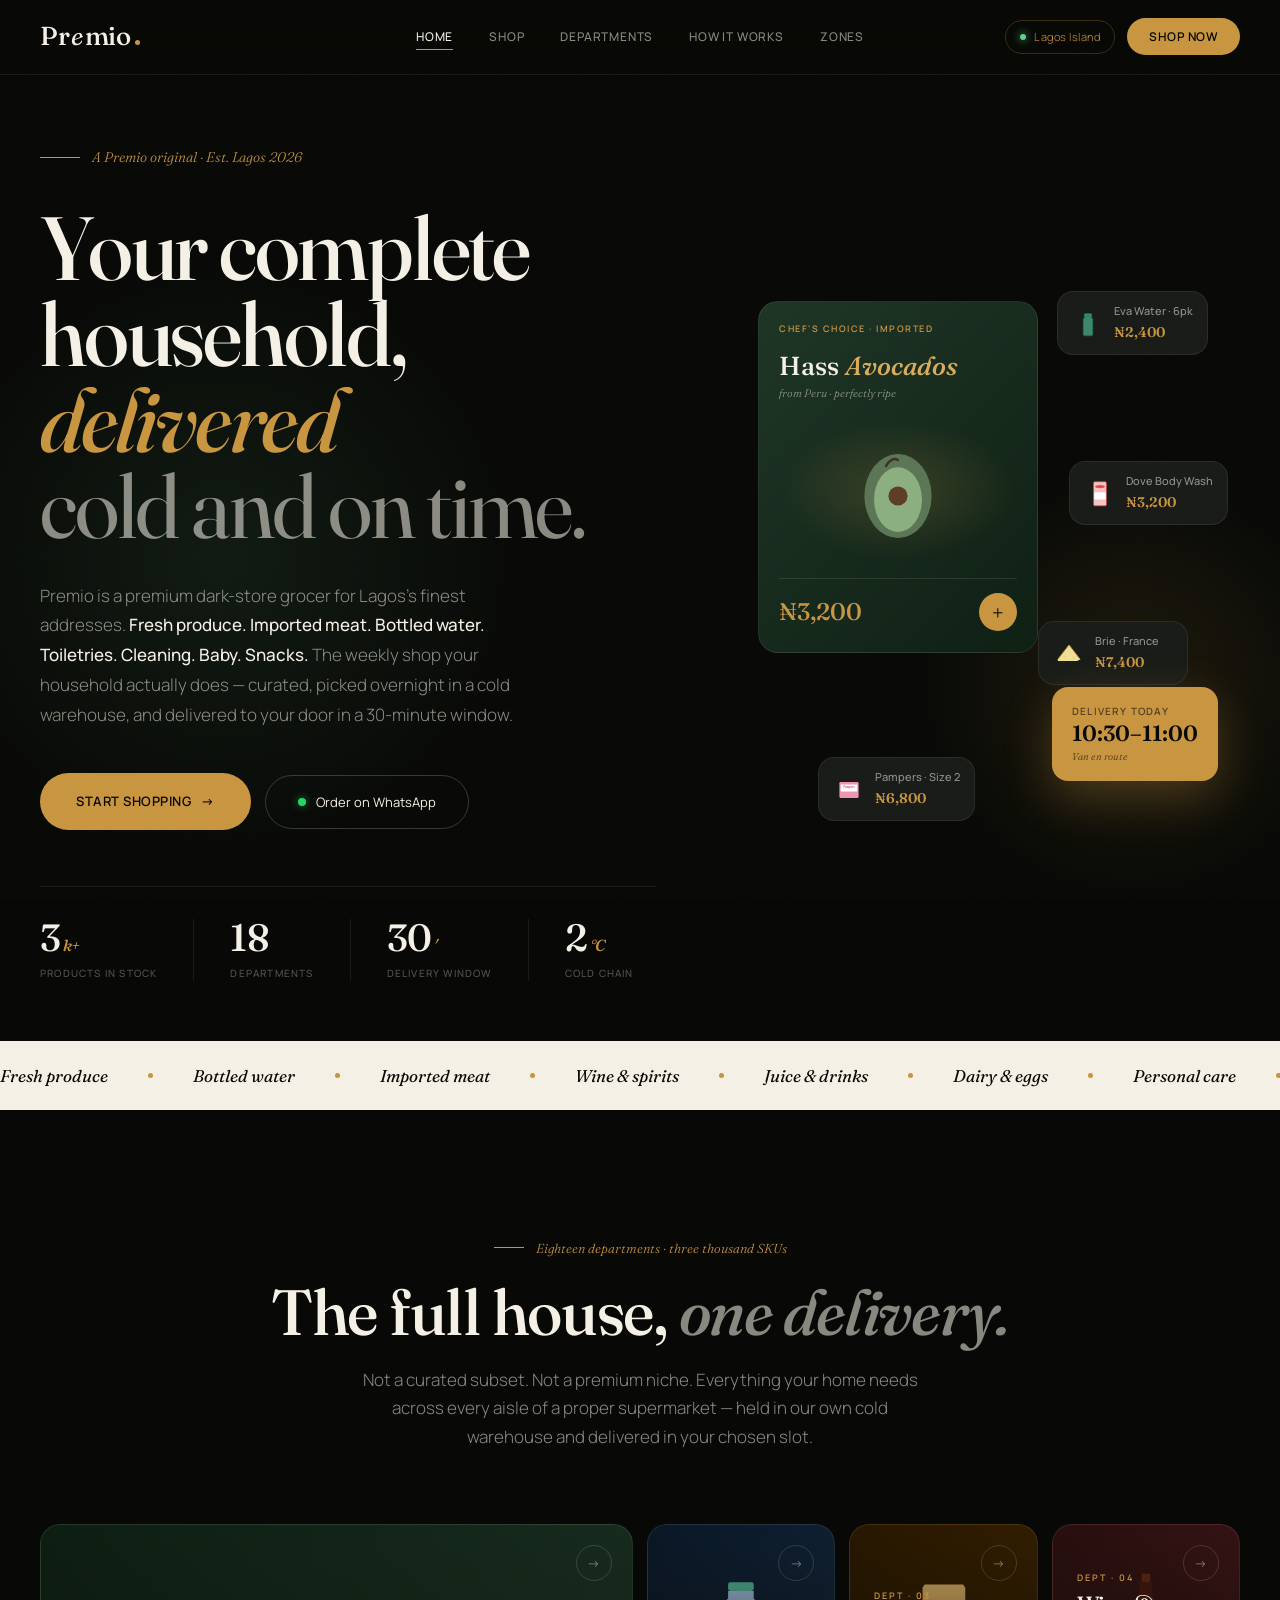
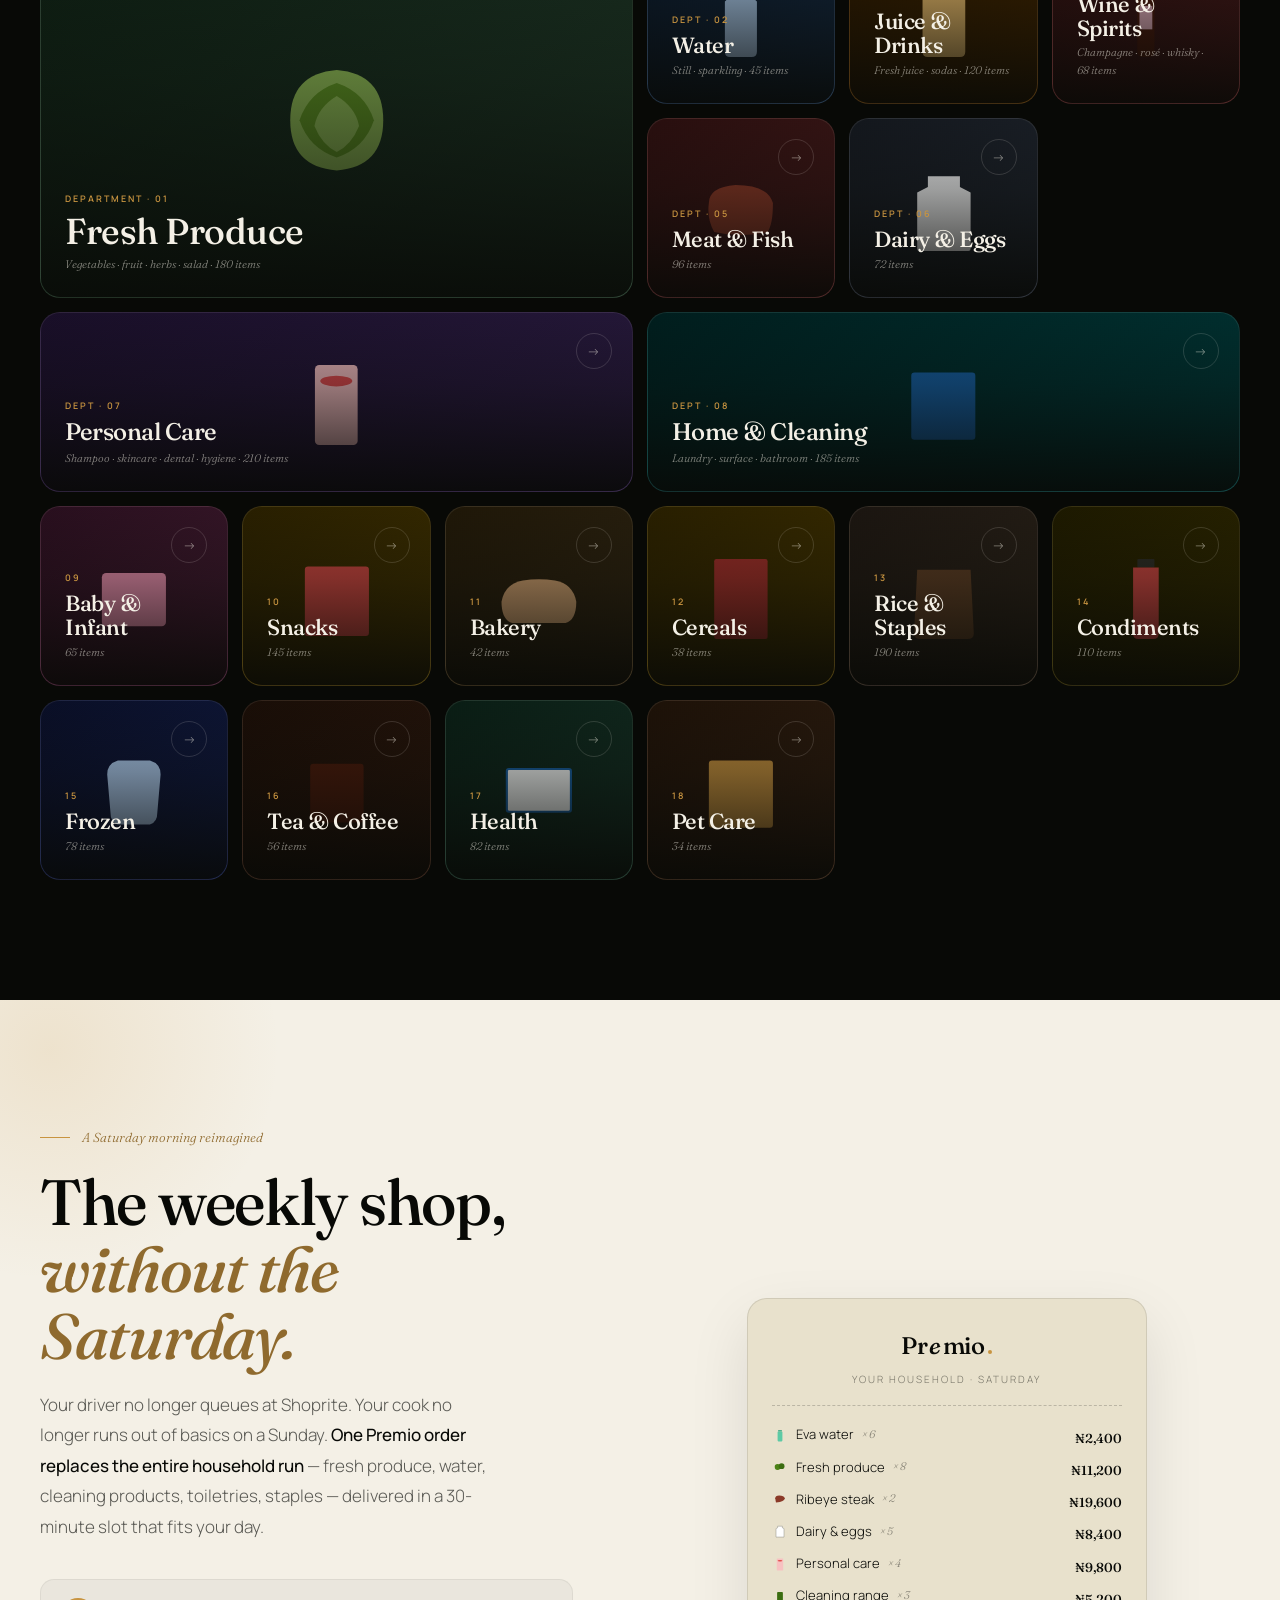
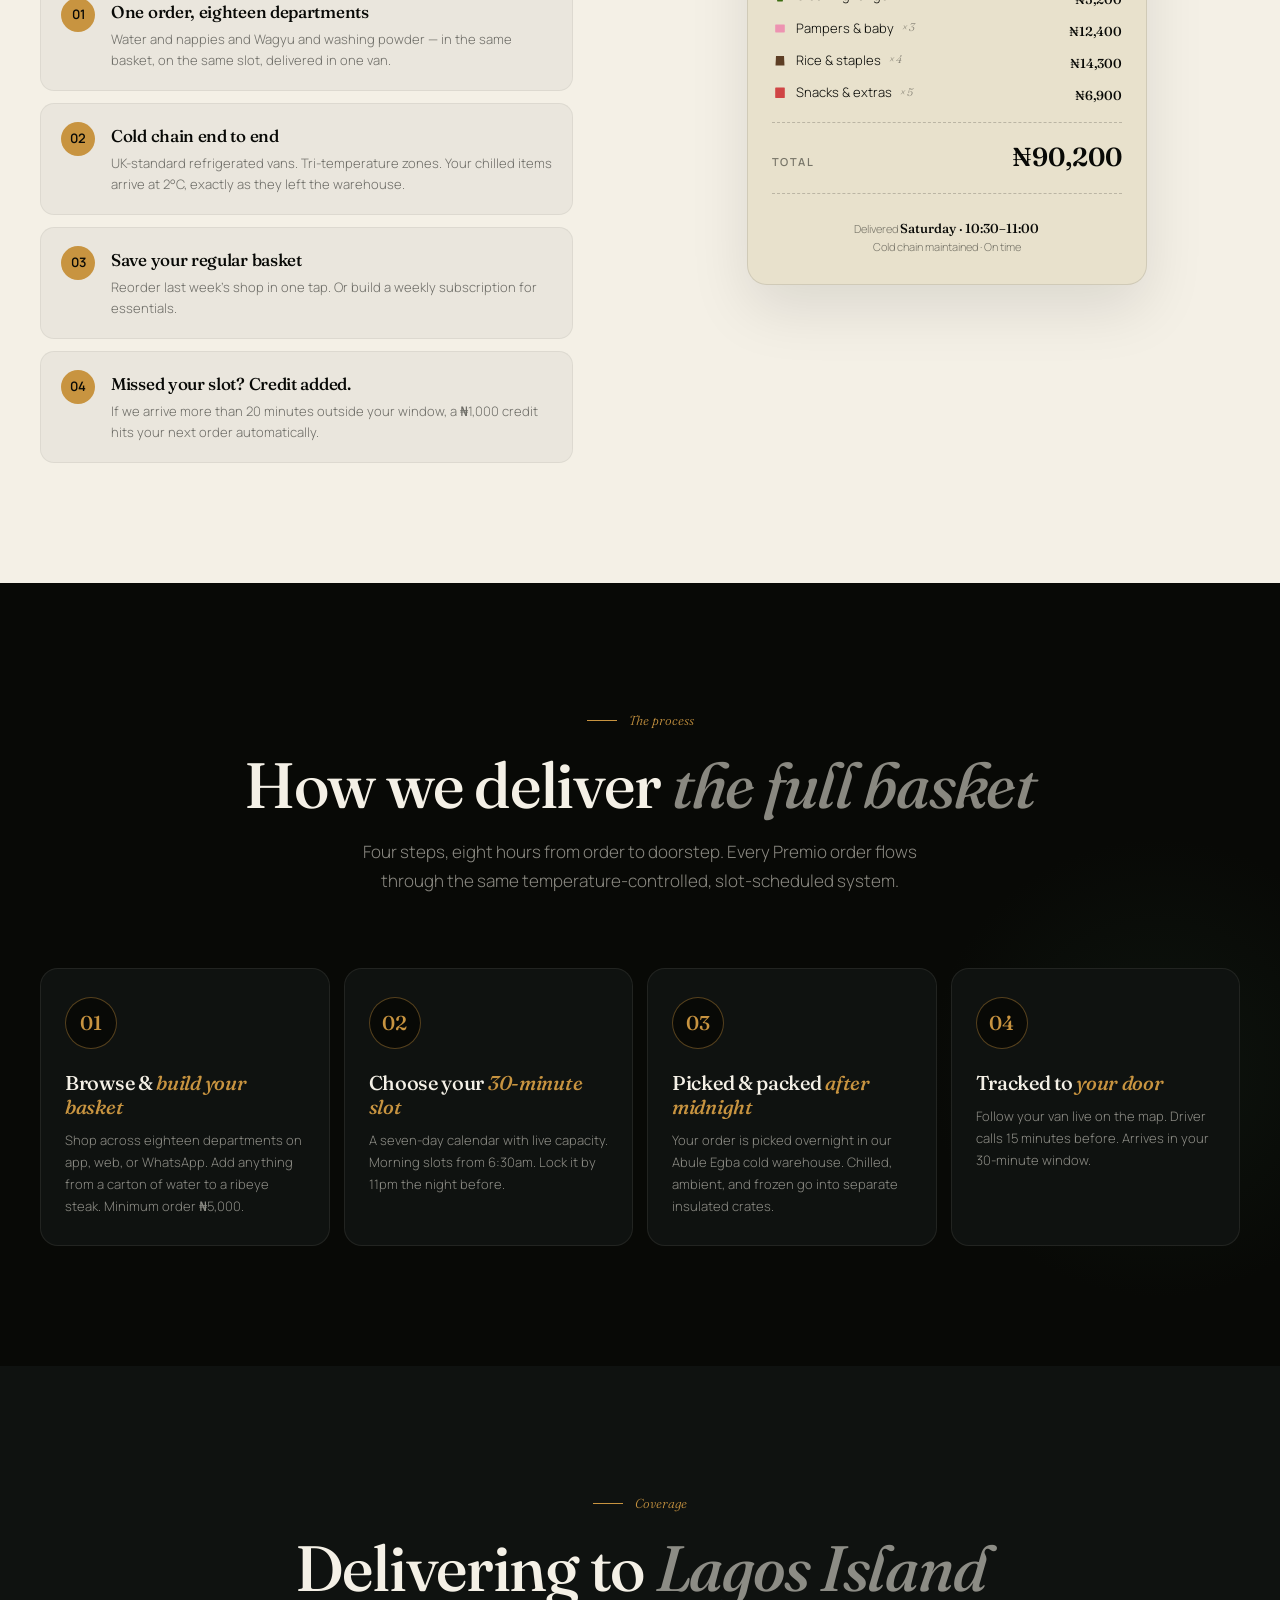
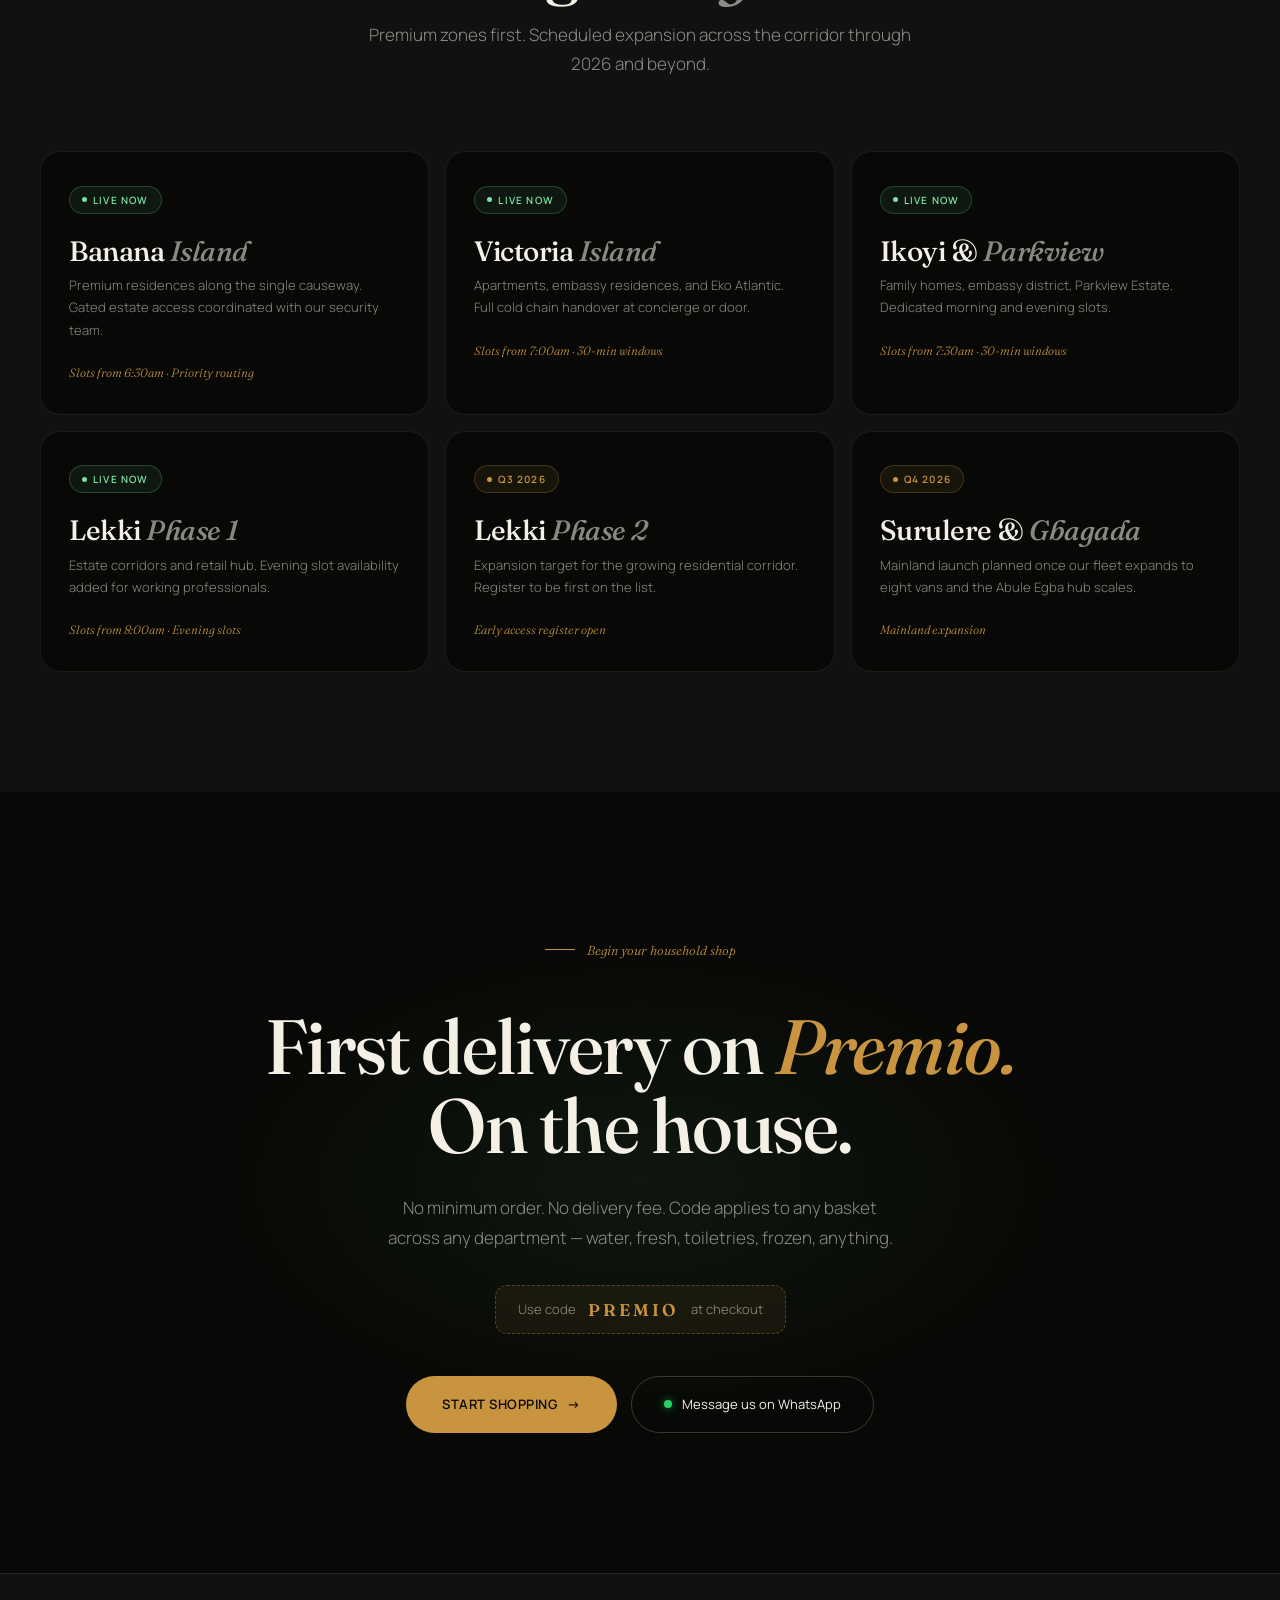
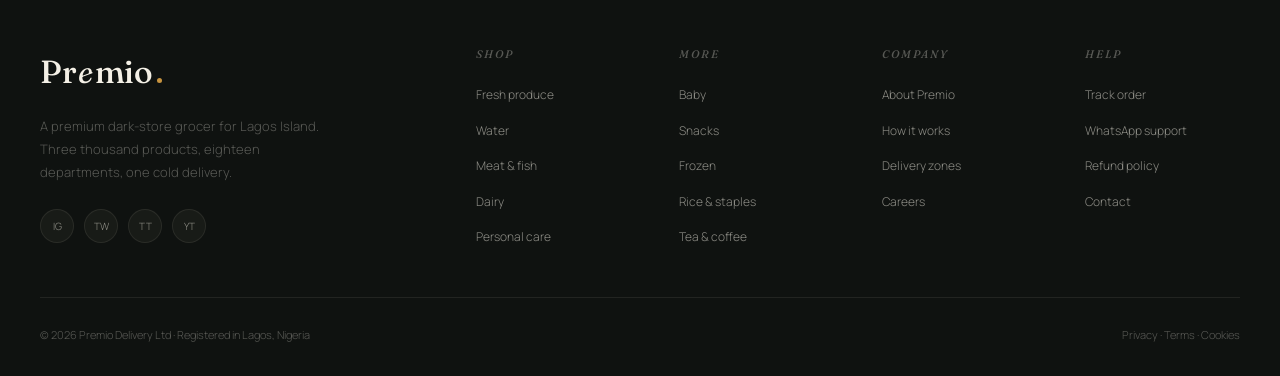
==== commit 22594fc6: "Add files via upload" ====
--- a/index.html
+++ b/index.html
@@ -4,565 +4,376 @@
 <meta charset="UTF-8">
 <meta name="viewport" content="width=device-width, initial-scale=1.0">
 <title>Premio — Your complete household, delivered cold</title>
+<meta name="description" content="A premium dark-store grocer for Lagos Island. Fresh produce, bottled water, toiletries, cleaning, baby, frozen — delivered cold in a 30-minute slot.">
 <link rel="preconnect" href="https://fonts.googleapis.com">
 <link rel="preconnect" href="https://fonts.gstatic.com" crossorigin>
 <link href="https://fonts.googleapis.com/css2?family=Fraunces:ital,opsz,wght@0,9..144,400;0,9..144,500;0,9..144,600;0,9..144,700;1,9..144,400;1,9..144,600&family=Manrope:wght@300;400;500;600;700&display=swap" rel="stylesheet">
 <style>
 *,*::before,*::after{margin:0;padding:0;box-sizing:border-box}
-
 :root{
-  --ink:#080906;
-  --ink2:#0F1210;
-  --ink3:#181B17;
-  --ink4:#22261F;
-  --paper:#F4F0E6;
-  --paper-soft:#EBE5D5;
-  --cream:#E8E1CC;
-  --gold:#C89440;
-  --gold-soft:#D9AB5C;
-  --gold-dim:#8F6A2E;
-  --forest:#1E3526;
-  --forest-deep:#0E1F13;
-  --sage:#5A7555;
-  --terra:#B85A3A;
-  --sky:#7FA4C0;
-  --text:#F4F0E6;
-  --text-soft:rgba(244,240,230,0.55);
-  --text-dim:rgba(244,240,230,0.32);
-  --line:rgba(244,240,230,0.08);
-  --line-soft:rgba(244,240,230,0.04);
+  --ink:#080906;--ink2:#0F1210;--ink3:#181B17;
+  --paper:#F4F0E6;--cream:#E8E1CC;
+  --gold:#C89440;--gold-soft:#D9AB5C;--gold-dim:#8F6A2E;
+  --forest:#1E3526;--forest-deep:#0E1F13;
+  --text:#F4F0E6;--text-soft:rgba(244,240,230,0.55);--text-dim:rgba(244,240,230,0.32);
+  --line:rgba(244,240,230,0.08);--line-soft:rgba(244,240,230,0.04);
 }
-
-html{scroll-behavior:smooth}
-body{font-family:'Manrope',sans-serif;background:var(--ink);color:var(--text);overflow-x:hidden;cursor:none;font-weight:300;line-height:1.6;-webkit-font-smoothing:antialiased}
-
-/* Film grain overlay */
-body::after{content:'';position:fixed;inset:0;pointer-events:none;z-index:200;opacity:.06;mix-blend-mode:overlay;background-image:url("data:image/svg+xml,%3Csvg viewBox='0 0 400 400' xmlns='http://www.w3.org/2000/svg'%3E%3Cfilter id='n'%3E%3CfeTurbulence type='fractalNoise' baseFrequency='.9' numOctaves='2'/%3E%3C/filter%3E%3Crect width='100%25' height='100%25' filter='url(%23n)'/%3E%3C/svg%3E")}
-
-/* CURSOR */
-.cur{position:fixed;width:6px;height:6px;background:var(--gold);border-radius:50%;pointer-events:none;z-index:9999;transform:translate(-50%,-50%);transition:width .2s,height .2s;mix-blend-mode:difference}
-.cur-ring{position:fixed;width:34px;height:34px;border:1px solid rgba(200,148,64,.35);border-radius:50%;pointer-events:none;z-index:9998;transform:translate(-50%,-50%);transition:width .3s,height .3s,border-color .3s}
-
-/* ===== NAV ===== */
-nav{position:fixed;inset:0 0 auto 0;z-index:100;background:rgba(8,9,6,.78);backdrop-filter:blur(24px) saturate(1.2);border-bottom:1px solid var(--line)}
-.nav-inner{display:grid;grid-template-columns:1fr auto 1fr;align-items:center;padding:18px 56px;gap:48px}
-
-.logo{font-family:'Fraunces',serif;font-size:28px;font-weight:500;letter-spacing:-.5px;display:flex;align-items:baseline;gap:2px}
+html{scroll-behavior:smooth;-webkit-text-size-adjust:100%}
+body{font-family:'Manrope',sans-serif;background:var(--ink);color:var(--text);overflow-x:hidden;font-weight:300;line-height:1.6;-webkit-font-smoothing:antialiased}
+body::after{content:'';position:fixed;inset:0;pointer-events:none;z-index:200;opacity:.05;mix-blend-mode:overlay;background-image:url("data:image/svg+xml,%3Csvg viewBox='0 0 400 400' xmlns='http://www.w3.org/2000/svg'%3E%3Cfilter id='n'%3E%3CfeTurbulence type='fractalNoise' baseFrequency='.9' numOctaves='2'/%3E%3C/filter%3E%3Crect width='100%25' height='100%25' filter='url(%23n)'/%3E%3C/svg%3E")}
+button,a{font-family:inherit}
+a{color:inherit;text-decoration:none}
+
+/* NAV */
+nav{position:fixed;top:0;left:0;right:0;z-index:100;background:rgba(8,9,6,.82);backdrop-filter:blur(24px) saturate(1.2);border-bottom:1px solid var(--line)}
+.nav-inner{display:grid;grid-template-columns:1fr auto 1fr;align-items:center;padding:16px 40px;gap:32px;max-width:1600px;margin:0 auto}
+.logo{font-family:'Fraunces',serif;font-size:26px;font-weight:500;letter-spacing:-.5px;display:flex;align-items:baseline;gap:2px;color:var(--text)}
 .logo-a{font-style:italic;font-weight:400}
 .logo-dot{display:inline-block;width:5px;height:5px;background:var(--gold);border-radius:50%;margin-left:3px;vertical-align:super}
-
-.nav-links{display:flex;gap:40px;justify-content:center}
-.nav-links a{text-decoration:none;font-size:12px;font-weight:500;color:var(--text-soft);letter-spacing:.8px;text-transform:uppercase;transition:color .25s;position:relative;padding:4px 0}
-.nav-links a::after{content:'';position:absolute;bottom:0;left:0;width:0;height:1px;background:var(--gold);transition:width .3s ease}
-.nav-links a:hover{color:var(--text)}
-.nav-links a:hover::after{width:100%}
-
-.nav-right{display:flex;align-items:center;gap:14px;justify-content:flex-end}
-
-.zone-indicator{display:flex;align-items:center;gap:8px;padding:7px 14px;border:1px solid rgba(200,148,64,.25);border-radius:50px;font-size:11px;color:var(--gold);letter-spacing:.5px}
-.live-pulse{width:6px;height:6px;background:#5FCF8E;border-radius:50%;box-shadow:0 0 8px #5FCF8E;animation:pulse-pulse 2s ease-in-out infinite}
-@keyframes pulse-pulse{0%,100%{opacity:1;transform:scale(1)}50%{opacity:.5;transform:scale(.85)}}
-
-.btn-primary-nav{padding:9px 22px;background:var(--gold);color:var(--ink);border:none;border-radius:50px;font-family:inherit;font-size:12px;font-weight:600;cursor:none;transition:all .25s;letter-spacing:.5px;text-transform:uppercase}
-.btn-primary-nav:hover{background:var(--gold-soft);transform:translateY(-1px)}
-
-/* ===== HERO ===== */
-.hero{min-height:100vh;padding:120px 56px 80px;position:relative;display:grid;grid-template-columns:1.1fr .9fr;gap:80px;align-items:center;overflow:hidden}
-
+.nav-links{display:flex;gap:36px;justify-content:center}
+.nav-links a{font-size:12px;font-weight:500;color:var(--text-soft);letter-spacing:.8px;text-transform:uppercase;transition:color .25s;position:relative;padding:4px 0}
+.nav-links a::after{content:'';position:absolute;bottom:0;left:0;width:0;height:1px;background:var(--gold);transition:width .3s}
+.nav-links a:hover,.nav-links a.active{color:var(--text)}
+.nav-links a:hover::after,.nav-links a.active::after{width:100%}
+.nav-right{display:flex;align-items:center;gap:12px;justify-content:flex-end}
+.zone-ind{display:flex;align-items:center;gap:8px;padding:7px 14px;border:1px solid rgba(200,148,64,.25);border-radius:50px;font-size:11px;color:var(--gold);letter-spacing:.5px}
+.live-pulse{width:6px;height:6px;background:#5FCF8E;border-radius:50%;box-shadow:0 0 8px #5FCF8E;animation:pulse 2s infinite}
+@keyframes pulse{0%,100%{opacity:1;transform:scale(1)}50%{opacity:.5;transform:scale(.85)}}
+.btn-nav{padding:9px 22px;background:var(--gold);color:var(--ink);border:none;border-radius:50px;font-size:12px;font-weight:600;cursor:pointer;transition:all .25s;letter-spacing:.5px;text-transform:uppercase}
+.btn-nav:hover{background:var(--gold-soft);transform:translateY(-1px)}
+.mobile-toggle{display:none;width:40px;height:40px;background:var(--ink2);border:1px solid var(--line);border-radius:50%;cursor:pointer;align-items:center;justify-content:center}
+.mobile-toggle span{display:block;width:16px;height:1.5px;background:var(--text);position:relative;transition:.3s}
+.mobile-toggle span::before,.mobile-toggle span::after{content:'';position:absolute;left:0;width:16px;height:1.5px;background:var(--text);transition:.3s}
+.mobile-toggle span::before{top:-5px}
+.mobile-toggle span::after{top:5px}
+.mobile-menu{display:none;position:fixed;top:72px;left:0;right:0;background:var(--ink);border-bottom:1px solid var(--line);padding:20px;flex-direction:column;gap:16px;z-index:99}
+.mobile-menu.open{display:flex}
+.mobile-menu a{font-size:16px;color:var(--text);padding:12px 0;border-bottom:1px solid var(--line-soft);font-weight:500}
+
+/* HERO */
+.hero{min-height:100vh;padding:140px 40px 60px;display:grid;grid-template-columns:1.1fr .9fr;gap:80px;align-items:center;position:relative;overflow:hidden;max-width:1600px;margin:0 auto}
 .hero::before{content:'';position:absolute;top:20%;left:-10%;width:700px;height:700px;background:radial-gradient(circle,rgba(30,53,38,.4) 0%,transparent 60%);pointer-events:none;z-index:0}
 .hero::after{content:'';position:absolute;bottom:10%;right:-8%;width:500px;height:500px;background:radial-gradient(circle,rgba(200,148,64,.12) 0%,transparent 60%);pointer-events:none;z-index:0}
-
 .hero-content{position:relative;z-index:2}
-
-.kicker{display:inline-flex;align-items:center;gap:12px;margin-bottom:40px;animation:fadeUp .7s ease both}
+.kicker{display:inline-flex;align-items:center;gap:12px;margin-bottom:36px;animation:fadeUp .7s ease both}
 .kicker-line{width:40px;height:1px;background:var(--gold)}
-.kicker-text{font-family:'Fraunces',serif;font-style:italic;font-size:14px;font-weight:400;color:var(--gold);letter-spacing:.3px}
-
-.hero-h1{font-family:'Fraunces',serif;font-size:clamp(56px,7vw,104px);font-weight:500;line-height:.94;letter-spacing:-.025em;margin-bottom:36px;animation:fadeUp .85s ease .1s both}
-.hero-h1 .italic{font-style:italic;font-weight:400;color:var(--gold)}
+.kicker-text{font-family:'Fraunces',serif;font-style:italic;font-size:14px;color:var(--gold)}
+.hero-h1{font-family:'Fraunces',serif;font-size:clamp(42px,7vw,96px);font-weight:500;line-height:.96;letter-spacing:-.025em;margin-bottom:32px;animation:fadeUp .85s ease .1s both}
+.hero-h1 .italic{font-style:italic;color:var(--gold)}
 .hero-h1 .soft{color:var(--text-soft);font-weight:400}
-
-.hero-body{font-size:17px;line-height:1.75;color:var(--text-soft);max-width:480px;margin-bottom:48px;font-weight:300;animation:fadeUp .85s ease .2s both}
+.hero-body{font-size:17px;line-height:1.75;color:var(--text-soft);max-width:500px;margin-bottom:44px;animation:fadeUp .85s ease .2s both}
 .hero-body strong{color:var(--text);font-weight:500}
-
-.hero-ctas{display:flex;gap:14px;align-items:center;flex-wrap:wrap;margin-bottom:64px;animation:fadeUp .85s ease .3s both}
-
-.btn-main{padding:18px 40px;background:var(--gold);color:var(--ink);border:none;border-radius:50px;font-family:inherit;font-size:14px;font-weight:600;cursor:none;transition:all .3s;letter-spacing:.5px;text-transform:uppercase;display:inline-flex;align-items:center;gap:10px}
+.hero-ctas{display:flex;gap:14px;align-items:center;flex-wrap:wrap;margin-bottom:56px;animation:fadeUp .85s ease .3s both}
+.btn-main{padding:18px 36px;background:var(--gold);color:var(--ink);border:none;border-radius:50px;font-size:13px;font-weight:600;cursor:pointer;transition:all .3s;letter-spacing:.5px;text-transform:uppercase;display:inline-flex;align-items:center;gap:10px;text-decoration:none}
 .btn-main:hover{background:var(--gold-soft);transform:translateY(-2px);box-shadow:0 16px 40px rgba(200,148,64,.22)}
 .btn-arrow{transition:transform .3s}
 .btn-main:hover .btn-arrow{transform:translateX(4px)}
-
-.btn-secondary{padding:18px 40px;background:transparent;color:var(--text);border:1px solid rgba(244,240,230,.2);border-radius:50px;font-family:inherit;font-size:14px;font-weight:400;cursor:none;transition:all .25s;letter-spacing:.3px;display:flex;align-items:center;gap:10px}
+.btn-secondary{padding:17px 32px;background:transparent;color:var(--text);border:1px solid rgba(244,240,230,.2);border-radius:50px;font-size:13px;font-weight:400;cursor:pointer;transition:all .25s;display:flex;align-items:center;gap:10px}
 .btn-secondary:hover{border-color:rgba(244,240,230,.5);background:rgba(244,240,230,.03)}
 .wa-dot{width:8px;height:8px;background:#25D366;border-radius:50%;box-shadow:0 0 8px rgba(37,211,102,.6)}
-
-.hero-meta{display:flex;gap:0;padding-top:36px;border-top:1px solid var(--line);animation:fadeUp .85s ease .4s both}
-.meta{padding-right:44px;margin-right:44px;border-right:1px solid var(--line)}
+.hero-meta{display:flex;flex-wrap:wrap;gap:0;padding-top:32px;border-top:1px solid var(--line);animation:fadeUp .85s ease .4s both}
+.meta{padding-right:36px;margin-right:36px;border-right:1px solid var(--line)}
 .meta:last-child{border:none;padding:0;margin:0}
-.meta-num{font-family:'Fraunces',serif;font-size:42px;font-weight:500;line-height:1;letter-spacing:-.02em;display:flex;align-items:baseline;gap:3px}
-.meta-u{font-size:18px;color:var(--gold);font-style:italic}
-.meta-label{font-size:10px;color:var(--text-dim);letter-spacing:1.2px;text-transform:uppercase;margin-top:10px;font-weight:500}
-
-/* HERO RIGHT — editorial basket composition */
-.hero-visual{position:relative;z-index:2;height:100%;display:flex;align-items:center;justify-content:center;min-height:620px}
-
-.basket-stage{position:relative;width:100%;max-width:460px;height:600px;animation:fadeUp .9s ease .4s both}
-
-/* Layered shop cards */
-.shop-card{position:absolute;background:var(--ink2);border:1px solid var(--line);border-radius:20px;overflow:hidden;transition:transform .4s cubic-bezier(.2,.9,.3,1.2)}
-
-/* Main product card */
-.card-hero{top:40px;left:0;width:280px;padding:24px;z-index:3;background:linear-gradient(135deg,#1E3526 0%,#0E1F13 100%);animation:gentle-float 6s ease-in-out infinite}
-@keyframes gentle-float{0%,100%{transform:translateY(0)}50%{transform:translateY(-8px)}}
-
-.ch-badge{font-size:9px;letter-spacing:1.5px;text-transform:uppercase;color:var(--gold);margin-bottom:18px;font-weight:600}
-.ch-product{font-family:'Fraunces',serif;font-size:28px;font-weight:500;letter-spacing:-.5px;line-height:1.1;margin-bottom:4px}
+.meta-num{font-family:'Fraunces',serif;font-size:38px;font-weight:500;line-height:1;letter-spacing:-.02em;display:flex;align-items:baseline;gap:3px}
+.meta-u{font-size:16px;color:var(--gold);font-style:italic}
+.meta-label{font-size:10px;color:var(--text-dim);letter-spacing:1.2px;text-transform:uppercase;margin-top:8px;font-weight:500}
+
+/* HERO RIGHT */
+.hero-visual{position:relative;z-index:2;min-height:560px}
+.basket-stage{position:relative;width:100%;max-width:460px;height:560px;margin:0 auto;animation:fadeUp .9s ease .4s both}
+.shop-card{position:absolute;background:var(--ink2);border:1px solid var(--line);border-radius:20px;overflow:hidden}
+.card-hero{top:20px;left:0;width:280px;padding:20px;z-index:3;background:linear-gradient(135deg,#1E3526 0%,#0E1F13 100%);animation:float 6s ease-in-out infinite}
+@keyframes float{0%,100%{transform:translateY(0)}50%{transform:translateY(-8px)}}
+.ch-badge{font-size:9px;letter-spacing:1.5px;text-transform:uppercase;color:var(--gold);margin-bottom:16px;font-weight:600}
+.ch-product{font-family:'Fraunces',serif;font-size:26px;font-weight:500;line-height:1.1;margin-bottom:4px}
 .ch-product .i{font-style:italic;color:var(--gold-soft)}
-.ch-origin{font-size:11px;color:var(--text-soft);margin-bottom:24px;font-style:italic;font-family:'Fraunces',serif}
-
-.ch-visual{width:100%;height:160px;background:radial-gradient(ellipse at center,rgba(200,148,64,.2) 0%,transparent 70%);display:flex;align-items:center;justify-content:center;margin-bottom:20px;border-radius:12px}
-.ch-emoji{font-size:100px;filter:drop-shadow(0 12px 24px rgba(0,0,0,.4))}
-
-.ch-foot{display:flex;justify-content:space-between;align-items:center;padding-top:18px;border-top:1px solid rgba(244,240,230,.1)}
-.ch-price{font-family:'Fraunces',serif;font-size:26px;font-weight:500;color:var(--gold)}
-.ch-add{width:40px;height:40px;background:var(--gold);color:var(--ink);border:none;border-radius:50%;display:flex;align-items:center;justify-content:center;font-size:22px;cursor:none;transition:all .25s;font-weight:300}
+.ch-origin{font-size:11px;color:var(--text-soft);margin-bottom:18px;font-style:italic;font-family:'Fraunces',serif}
+.ch-visual{width:100%;height:140px;background:radial-gradient(ellipse at center,rgba(200,148,64,.2) 0%,transparent 70%);display:flex;align-items:center;justify-content:center;margin-bottom:18px;border-radius:12px}
+.ch-visual svg{width:120px;height:120px}
+.ch-foot{display:flex;justify-content:space-between;align-items:center;padding-top:14px;border-top:1px solid rgba(244,240,230,.1)}
+.ch-price{font-family:'Fraunces',serif;font-size:24px;font-weight:500;color:var(--gold)}
+.ch-add{width:38px;height:38px;background:var(--gold);color:var(--ink);border:none;border-radius:50%;display:flex;align-items:center;justify-content:center;font-size:20px;cursor:pointer;transition:.25s;font-weight:300}
 .ch-add:hover{transform:scale(1.1);background:var(--gold-soft)}
-
-/* Product chips floating around */
-.product-chip{position:absolute;background:var(--ink3);border:1px solid var(--line);border-radius:16px;padding:12px 16px;display:flex;align-items:center;gap:12px;min-width:160px;transition:transform .3s}
-
-.chip-emoji{font-size:28px}
+.product-chip{position:absolute;background:var(--ink3);border:1px solid var(--line);border-radius:16px;padding:10px 14px;display:flex;align-items:center;gap:10px;min-width:150px}
+.chip-svg{width:32px;height:32px;flex-shrink:0;display:flex;align-items:center;justify-content:center}
+.chip-svg svg{width:100%;height:100%}
 .chip-body{display:flex;flex-direction:column;gap:2px}
 .chip-label{font-size:11px;color:var(--text-soft);font-weight:500}
 .chip-price{font-family:'Fraunces',serif;font-size:14px;color:var(--gold);font-weight:600}
-
-.chip-1{top:10px;right:10px;animation:gentle-float 5s ease-in-out infinite .5s}
-.chip-2{top:180px;right:-10px;animation:gentle-float 5.5s ease-in-out infinite 1s}
-.chip-3{top:340px;right:30px;animation:gentle-float 6s ease-in-out infinite 1.5s}
-.chip-4{bottom:40px;left:60px;animation:gentle-float 5.2s ease-in-out infinite 2s}
-
-/* Slot card floating */
-.slot-card{position:absolute;bottom:60px;right:0;background:var(--gold);padding:18px 22px;border-radius:16px;z-index:4;box-shadow:0 16px 48px rgba(200,148,64,.3);animation:gentle-float 4s ease-in-out infinite 1s}
-.slot-l{font-size:10px;color:rgba(8,9,6,.6);letter-spacing:1.2px;text-transform:uppercase;font-weight:600;margin-bottom:3px}
-.slot-time{font-family:'Fraunces',serif;font-size:24px;color:var(--ink);font-weight:600;line-height:1.1}
-.slot-sub{font-size:11px;color:rgba(8,9,6,.7);margin-top:3px;font-style:italic;font-family:'Fraunces',serif}
-
-/* ===== RANGE TICKER ===== */
-.range-ticker{background:var(--paper);color:var(--ink);padding:22px 0;overflow:hidden;border-top:1px solid var(--line);border-bottom:1px solid var(--line)}
-.ticker-track{display:flex;gap:48px;animation:tick 40s linear infinite;width:max-content;align-items:center}
-.tick-item{font-family:'Fraunces',serif;font-size:18px;font-weight:400;font-style:italic;color:var(--ink);white-space:nowrap;letter-spacing:-.01em}
-.tick-sep{width:6px;height:6px;background:var(--gold);border-radius:50%;flex-shrink:0}
+.chip-1{top:10px;right:10px;animation:float 5s ease-in-out infinite .5s}
+.chip-2{top:180px;right:-10px;animation:float 5.5s ease-in-out infinite 1s}
+.chip-3{top:340px;right:30px;animation:float 6s ease-in-out infinite 1.5s}
+.chip-4{bottom:20px;left:60px;animation:float 5.2s ease-in-out infinite 2s}
+.slot-card{position:absolute;bottom:60px;right:0;background:var(--gold);padding:16px 20px;border-radius:16px;z-index:4;box-shadow:0 16px 48px rgba(200,148,64,.3);animation:float 4s ease-in-out infinite 1s}
+.slot-l{font-size:10px;color:rgba(8,9,6,.6);letter-spacing:1.2px;text-transform:uppercase;font-weight:600;margin-bottom:2px}
+.slot-time{font-family:'Fraunces',serif;font-size:22px;color:var(--ink);font-weight:600;line-height:1.1}
+.slot-sub{font-size:10px;color:rgba(8,9,6,.7);margin-top:3px;font-style:italic;font-family:'Fraunces',serif}
+
+/* TICKER */
+.ticker{background:var(--paper);color:var(--ink);padding:20px 0;overflow:hidden;border-top:1px solid var(--line);border-bottom:1px solid var(--line)}
+.ticker-track{display:flex;gap:40px;animation:tick 40s linear infinite;width:max-content;align-items:center}
+.tick-item{font-family:'Fraunces',serif;font-size:17px;font-weight:400;font-style:italic;color:var(--ink);white-space:nowrap}
+.tick-sep{width:5px;height:5px;background:var(--gold);border-radius:50%;flex-shrink:0}
 @keyframes tick{0%{transform:translateX(0)}100%{transform:translateX(-50%)}}
 
-/* ===== DEPARTMENTS ===== */
-.dept-section{padding:140px 56px;position:relative}
-
-.section-header{max-width:1000px;margin:0 auto 80px;text-align:center}
-.section-kicker{display:inline-flex;align-items:center;gap:12px;margin-bottom:24px}
+/* SECTIONS */
+.section{padding:120px 40px;max-width:1600px;margin:0 auto;position:relative}
+.section-header{max-width:900px;margin:0 auto 72px;text-align:center}
+.section-kicker{display:inline-flex;align-items:center;gap:12px;margin-bottom:20px}
 .sk-line{width:30px;height:1px;background:var(--gold)}
-.sk-text{font-family:'Fraunces',serif;font-style:italic;font-size:14px;color:var(--gold)}
-
-.section-h2{font-family:'Fraunces',serif;font-size:clamp(42px,5vw,72px);font-weight:500;line-height:1.05;letter-spacing:-.02em;margin-bottom:24px}
+.sk-text{font-family:'Fraunces',serif;font-style:italic;font-size:13px;color:var(--gold)}
+.section-h2{font-family:'Fraunces',serif;font-size:clamp(36px,5vw,68px);font-weight:500;line-height:1.05;letter-spacing:-.02em;margin-bottom:20px}
 .section-h2 .italic{font-style:italic;color:var(--text-soft)}
-
-.section-lead{font-size:17px;color:var(--text-soft);max-width:580px;margin:0 auto;line-height:1.7;font-weight:300}
-
-/* Department grid — asymmetric */
-.dept-grid{display:grid;grid-template-columns:repeat(6,1fr);grid-auto-rows:200px;gap:16px;max-width:1400px;margin:0 auto}
-
-.dept-card{position:relative;border-radius:24px;overflow:hidden;cursor:none;border:1px solid var(--line);transition:all .5s cubic-bezier(.2,.8,.2,1);display:flex;flex-direction:column;justify-content:flex-end;padding:28px}
-
-.dept-card:hover{border-color:rgba(200,148,64,.4);transform:translateY(-6px)}
-
-.dept-bg{position:absolute;inset:0;display:flex;align-items:center;justify-content:center;transition:transform .6s cubic-bezier(.2,.8,.2,1);z-index:1}
-.dept-card:hover .dept-bg{transform:scale(1.08)}
-.dept-emoji{font-size:90px;filter:drop-shadow(0 20px 40px rgba(0,0,0,.5));opacity:.92}
-
-.dept-overlay{position:absolute;inset:0;background:linear-gradient(to top,rgba(8,9,6,.88) 0%,rgba(8,9,6,.4) 50%,rgba(8,9,6,.1) 100%);z-index:2}
-
+.section-lead{font-size:17px;color:var(--text-soft);max-width:560px;margin:0 auto;line-height:1.7}
+
+/* DEPARTMENTS */
+.dept-grid{display:grid;grid-template-columns:repeat(6,1fr);grid-auto-rows:180px;gap:14px}
+.dept-card{position:relative;border-radius:20px;overflow:hidden;cursor:pointer;border:1px solid var(--line);transition:all .5s cubic-bezier(.2,.8,.2,1);display:flex;flex-direction:column;justify-content:flex-end;padding:24px;text-decoration:none;color:inherit}
+.dept-card:hover{border-color:rgba(200,148,64,.4);transform:translateY(-4px)}
+.dept-svg-bg{position:absolute;inset:0;display:flex;align-items:center;justify-content:center;transition:transform .6s cubic-bezier(.2,.8,.2,1);z-index:1}
+.dept-card:hover .dept-svg-bg{transform:scale(1.08)}
+.dept-svg-bg svg{width:60%;height:60%;opacity:.85}
+.dept-card.hero-size .dept-svg-bg svg{width:50%;height:50%}
+.dept-overlay{position:absolute;inset:0;background:linear-gradient(to top,rgba(8,9,6,.88) 0%,rgba(8,9,6,.3) 60%,rgba(8,9,6,.05) 100%);z-index:2}
 .dept-meta{position:relative;z-index:3}
-.dept-tag{font-size:9px;color:var(--gold);letter-spacing:2px;text-transform:uppercase;margin-bottom:8px;font-weight:600}
-.dept-name{font-family:'Fraunces',serif;font-size:24px;font-weight:500;letter-spacing:-.5px;line-height:1.1;margin-bottom:6px}
-.dept-count{font-size:12px;color:var(--text-soft);font-style:italic;font-family:'Fraunces',serif}
-
-.dept-arrow{position:absolute;top:24px;right:24px;width:40px;height:40px;border:1px solid rgba(244,240,230,.15);border-radius:50%;display:flex;align-items:center;justify-content:center;font-size:14px;color:var(--text-soft);transition:all .3s;z-index:3}
+.dept-tag{font-size:9px;color:var(--gold);letter-spacing:2px;text-transform:uppercase;margin-bottom:6px;font-weight:600}
+.dept-name{font-family:'Fraunces',serif;font-size:22px;font-weight:500;letter-spacing:-.5px;line-height:1.1;margin-bottom:4px}
+.dept-count{font-size:11px;color:var(--text-soft);font-style:italic;font-family:'Fraunces',serif}
+.dept-arrow{position:absolute;top:20px;right:20px;width:36px;height:36px;border:1px solid rgba(244,240,230,.15);border-radius:50%;display:flex;align-items:center;justify-content:center;font-size:13px;color:var(--text-soft);transition:all .3s;z-index:3}
 .dept-card:hover .dept-arrow{background:var(--gold);border-color:var(--gold);color:var(--ink);transform:rotate(-45deg)}
-
-/* Size variants */
 .dept-card.hero-size{grid-column:span 3;grid-row:span 2}
-.dept-card.hero-size .dept-emoji{font-size:160px}
-.dept-card.hero-size .dept-name{font-size:42px}
+.dept-card.hero-size .dept-name{font-size:36px}
 .dept-card.wide{grid-column:span 3}
-.dept-card.wide .dept-emoji{font-size:110px}
-.dept-card.wide .dept-name{font-size:28px}
-
-/* Colour palettes per department */
-.bg-fresh{background:linear-gradient(135deg,#0E1F13 0%,#1E3526 100%)}
-.bg-meat{background:linear-gradient(135deg,#2A0F0F 0%,#421818 100%)}
-.bg-water{background:linear-gradient(135deg,#0A1828 0%,#14283E 100%)}
-.bg-juice{background:linear-gradient(135deg,#2A1800 0%,#3E2400 100%)}
-.bg-dairy{background:linear-gradient(135deg,#14181E 0%,#1E242D 100%)}
-.bg-toiletry{background:linear-gradient(135deg,#1A0F2A 0%,#281A3E 100%)}
-.bg-cleaning{background:linear-gradient(135deg,#001F1F 0%,#003535 100%)}
-.bg-baby{background:linear-gradient(135deg,#2A0F1F 0%,#3E1A2E 100%)}
-.bg-snacks{background:linear-gradient(135deg,#2A2000 0%,#3E3000 100%)}
-.bg-bakery{background:linear-gradient(135deg,#201808 0%,#2E2412 100%)}
-.bg-staples{background:linear-gradient(135deg,#1C1611 0%,#2A2218 100%)}
-.bg-frozen{background:linear-gradient(135deg,#0A0F28 0%,#101A40 100%)}
-.bg-tea{background:linear-gradient(135deg,#1A0E07 0%,#28160C 100%)}
-.bg-pet{background:linear-gradient(135deg,#1E1208 0%,#2E1D10 100%)}
-.bg-wellness{background:linear-gradient(135deg,#0A1E15 0%,#142E23 100%)}
-.bg-condiment{background:linear-gradient(135deg,#1E1A00 0%,#2E2800 100%)}
-
-/* ===== POPULAR PRODUCTS ===== */
-.products-section{padding:80px 56px 140px}
-
-.prod-header{display:flex;justify-content:space-between;align-items:flex-end;max-width:1400px;margin:0 auto 48px;gap:40px}
-.prod-title-block{max-width:600px}
-.prod-h3{font-family:'Fraunces',serif;font-size:48px;font-weight:500;line-height:1.05;letter-spacing:-.02em}
-.prod-h3 .italic{font-style:italic;color:var(--text-soft)}
-
-.filter-chips{display:flex;gap:8px;margin-bottom:32px;overflow-x:auto;padding-bottom:4px;max-width:1400px;margin-left:auto;margin-right:auto}
-.filter-chips::-webkit-scrollbar{display:none}
-.fchip{padding:9px 20px;background:var(--ink2);border:1px solid var(--line);border-radius:50px;font-size:12px;font-weight:500;color:var(--text-soft);cursor:none;transition:all .25s;white-space:nowrap;letter-spacing:.3px}
-.fchip:hover,.fchip.active{background:rgba(200,148,64,.1);border-color:rgba(200,148,64,.4);color:var(--gold)}
-
-.prod-grid{display:grid;grid-template-columns:repeat(6,1fr);gap:12px;max-width:1400px;margin:0 auto}
-
-.prod-card{background:var(--ink2);border:1px solid var(--line);border-radius:18px;overflow:hidden;cursor:none;transition:all .35s cubic-bezier(.2,.8,.2,1);display:flex;flex-direction:column}
-
-.prod-card:hover{border-color:rgba(200,148,64,.35);transform:translateY(-6px)}
-
-.prod-img{height:180px;display:flex;align-items:center;justify-content:center;font-size:72px;position:relative;overflow:hidden}
-.prod-img::after{content:'';position:absolute;inset:0;background:linear-gradient(to bottom,transparent 60%,rgba(8,9,6,.3));pointer-events:none}
-
-.pbadge{position:absolute;top:12px;left:12px;font-size:9px;font-weight:600;letter-spacing:.8px;text-transform:uppercase;padding:4px 10px;border-radius:50px;backdrop-filter:blur(8px);z-index:2}
-.pb-chill{background:rgba(127,164,192,.15);color:#9FBCD1;border:1px solid rgba(127,164,192,.3)}
-.pb-fresh{background:rgba(95,207,142,.12);color:#7FDFA3;border:1px solid rgba(95,207,142,.3)}
-.pb-amb{background:rgba(200,148,64,.12);color:var(--gold-soft);border:1px solid rgba(200,148,64,.3)}
-.pb-frozen{background:rgba(154,140,220,.12);color:#B6A7E0;border:1px solid rgba(154,140,220,.3)}
-
-.p-freshness{position:absolute;top:12px;right:12px;font-size:9px;color:#7FDFA3;background:rgba(95,207,142,.08);border:1px solid rgba(95,207,142,.2);padding:3px 8px;border-radius:50px;z-index:2;font-weight:500;letter-spacing:.3px}
-
-.prod-body{padding:16px 18px;display:flex;flex-direction:column;gap:6px;flex:1}
-.prod-origin{font-family:'Fraunces',serif;font-size:10px;font-style:italic;color:var(--text-dim);letter-spacing:.3px}
-.prod-name{font-family:'Fraunces',serif;font-size:17px;font-weight:500;color:var(--text);line-height:1.2;letter-spacing:-.3px}
-.prod-sub{font-size:11px;color:var(--text-dim);margin-bottom:auto}
-.prod-foot{display:flex;justify-content:space-between;align-items:center;padding-top:14px;margin-top:10px;border-top:1px solid var(--line-soft)}
-.prod-price{font-family:'Fraunces',serif;font-size:20px;font-weight:500;color:var(--gold);letter-spacing:-.3px}
-.p-add{width:32px;height:32px;background:rgba(200,148,64,.1);border:1px solid rgba(200,148,64,.3);border-radius:50%;color:var(--gold);font-size:18px;display:flex;align-items:center;justify-content:center;cursor:none;transition:all .2s;font-weight:300;line-height:1}
-.p-add:hover{background:var(--gold);color:var(--ink);border-color:var(--gold);transform:scale(1.08)}
-
-/* Background tints per product */
-.pi-fresh{background:linear-gradient(135deg,#0E1F13,#1E3526)}
-.pi-meat{background:linear-gradient(135deg,#2A0F0F,#421818)}
-.pi-water{background:linear-gradient(135deg,#0A1828,#14283E)}
-.pi-juice{background:linear-gradient(135deg,#2A1800,#3E2400)}
-.pi-dairy{background:linear-gradient(135deg,#14181E,#20262F)}
-.pi-toilet{background:linear-gradient(135deg,#1A0F2A,#281A3E)}
-.pi-clean{background:linear-gradient(135deg,#001F1F,#003535)}
-.pi-baby{background:linear-gradient(135deg,#2A0F1F,#3E1A2E)}
-.pi-snack{background:linear-gradient(135deg,#2A2000,#3E3000)}
-.pi-bake{background:linear-gradient(135deg,#201808,#2E2412)}
-.pi-staple{background:linear-gradient(135deg,#1C1611,#2A2218)}
-.pi-frozen{background:linear-gradient(135deg,#0A0F28,#101A40)}
-
-/* ===== WEEKLY SHOP MOMENT ===== */
-.weekly-section{padding:140px 56px;background:var(--paper);color:var(--ink);position:relative;overflow:hidden}
-
-.weekly-section::before{content:'';position:absolute;top:-200px;left:-200px;width:500px;height:500px;background:radial-gradient(circle,rgba(200,148,64,.15) 0%,transparent 65%);pointer-events:none}
-
-.weekly-grid{display:grid;grid-template-columns:1fr 1.1fr;gap:100px;max-width:1400px;margin:0 auto;align-items:center}
-
+.dept-card.wide .dept-name{font-size:24px}
+.bg-fresh{background:linear-gradient(135deg,#0E1F13,#1E3526)}
+.bg-water{background:linear-gradient(135deg,#0A1828,#14283E)}
+.bg-juice{background:linear-gradient(135deg,#2A1800,#3E2400)}
+.bg-alcohol{background:linear-gradient(135deg,#2A0F0F,#421818)}
+.bg-meat{background:linear-gradient(135deg,#2A0F0F,#3E1818)}
+.bg-dairy{background:linear-gradient(135deg,#14181E,#1E242D)}
+.bg-bake{background:linear-gradient(135deg,#201808,#2E2412)}
+.bg-cereal{background:linear-gradient(135deg,#2A2000,#3E3000)}
+.bg-staple{background:linear-gradient(135deg,#1C1611,#2A2218)}
+.bg-condiment{background:linear-gradient(135deg,#1E1A00,#2E2800)}
+.bg-snack{background:linear-gradient(135deg,#2A2000,#3E3000)}
+.bg-frozen{background:linear-gradient(135deg,#0A0F28,#101A40)}
+.bg-tea{background:linear-gradient(135deg,#1A0E07,#28160C)}
+.bg-personal{background:linear-gradient(135deg,#1A0F2A,#281A3E)}
+.bg-clean{background:linear-gradient(135deg,#001F1F,#003535)}
+.bg-baby{background:linear-gradient(135deg,#2A0F1F,#3E1A2E)}
+.bg-wellness{background:linear-gradient(135deg,#0A1E15,#142E23)}
+.bg-pet{background:linear-gradient(135deg,#1E1208,#2E1D10)}
+
+/* WEEKLY SHOP */
+.weekly{padding:120px 40px;background:var(--paper);color:var(--ink);position:relative;overflow:hidden}
+.weekly::before{content:'';position:absolute;top:-200px;left:-200px;width:500px;height:500px;background:radial-gradient(circle,rgba(200,148,64,.15) 0%,transparent 65%);pointer-events:none}
+.weekly-grid{display:grid;grid-template-columns:1fr 1.1fr;gap:80px;max-width:1400px;margin:0 auto;align-items:center}
 .weekly-text .sk-text{color:var(--gold-dim)}
 .weekly-text .section-h2{color:var(--ink)}
 .weekly-text .section-h2 .italic{color:var(--gold-dim)}
-.weekly-lead{font-size:17px;color:rgba(8,9,6,.65);line-height:1.8;margin:24px 0 40px;font-weight:300;max-width:460px}
+.weekly-lead{font-size:17px;color:rgba(8,9,6,.65);line-height:1.8;margin:20px 0 36px;max-width:460px}
 .weekly-lead strong{color:var(--ink);font-weight:500}
-
-.weekly-features{display:flex;flex-direction:column;gap:14px}
-.wf{display:flex;align-items:flex-start;gap:18px;padding:20px 22px;background:rgba(8,9,6,.04);border:1px solid rgba(8,9,6,.06);border-radius:14px;transition:all .3s}
+.weekly-features{display:flex;flex-direction:column;gap:12px}
+.wf{display:flex;align-items:flex-start;gap:16px;padding:18px 20px;background:rgba(8,9,6,.04);border:1px solid rgba(8,9,6,.06);border-radius:14px;transition:.3s}
 .wf:hover{background:rgba(8,9,6,.06);border-color:rgba(200,148,64,.25)}
-.wf-icon{flex-shrink:0;width:36px;height:36px;background:var(--gold);color:var(--ink);border-radius:50%;display:flex;align-items:center;justify-content:center;font-size:14px;font-weight:600}
-.wf-text .wf-title{font-family:'Fraunces',serif;font-size:18px;font-weight:500;color:var(--ink);margin-bottom:4px;letter-spacing:-.3px}
-.wf-text .wf-desc{font-size:13px;color:rgba(8,9,6,.55);line-height:1.65;font-weight:300}
-
-/* Weekly visual — basket mockup */
-.weekly-visual{position:relative}
-
-.receipt{background:var(--cream);border:1px solid rgba(8,9,6,.1);border-radius:20px;padding:32px 28px;position:relative;box-shadow:0 24px 60px rgba(8,9,6,.1)}
-.receipt::before,.receipt::after{content:'';position:absolute;left:0;right:0;height:16px;background-image:radial-gradient(circle at 8px 8px,transparent 6px,var(--cream) 6px);background-size:16px 16px;background-repeat:repeat-x}
-.receipt::before{top:-8px;background-image:radial-gradient(circle at 8px 16px,transparent 6px,var(--cream) 6px)}
-.receipt::after{bottom:-8px;background-image:radial-gradient(circle at 8px 0px,transparent 6px,var(--cream) 6px)}
-
-.receipt-h{text-align:center;padding-bottom:20px;border-bottom:1px dashed rgba(8,9,6,.2);margin-bottom:20px}
-.r-logo{font-family:'Fraunces',serif;font-size:26px;font-weight:500;color:var(--ink);letter-spacing:-.5px;display:flex;justify-content:center;align-items:baseline;gap:2px}
-.r-logo-dot{width:5px;height:5px;background:var(--gold);border-radius:50%;margin-left:2px}
+.wf-icon{flex-shrink:0;width:34px;height:34px;background:var(--gold);color:var(--ink);border-radius:50%;display:flex;align-items:center;justify-content:center;font-size:13px;font-weight:600}
+.wf-title{font-family:'Fraunces',serif;font-size:17px;font-weight:500;color:var(--ink);margin-bottom:4px;letter-spacing:-.3px}
+.wf-desc{font-size:13px;color:rgba(8,9,6,.55);line-height:1.65}
+.receipt{background:var(--cream);border:1px solid rgba(8,9,6,.1);border-radius:20px;padding:28px 24px;position:relative;box-shadow:0 24px 60px rgba(8,9,6,.1);max-width:400px;margin:0 auto}
+.r-h{text-align:center;padding-bottom:18px;border-bottom:1px dashed rgba(8,9,6,.2);margin-bottom:18px}
+.r-logo{font-family:'Fraunces',serif;font-size:24px;font-weight:500;color:var(--ink);letter-spacing:-.5px;display:flex;justify-content:center;align-items:baseline;gap:2px}
+.r-logo-dot{width:4px;height:4px;background:var(--gold);border-radius:50%;margin-left:2px}
 .r-tag{font-size:10px;color:rgba(8,9,6,.5);letter-spacing:2px;text-transform:uppercase;margin-top:6px}
-
-.r-items{display:flex;flex-direction:column;gap:10px;margin-bottom:20px}
-.r-item{display:grid;grid-template-columns:1fr auto;gap:16px;align-items:baseline;font-size:13px;color:var(--ink)}
-.r-name{display:flex;align-items:baseline;gap:8px;font-weight:400}
-.r-emoji{font-size:16px}
+.r-items{display:flex;flex-direction:column;gap:8px;margin-bottom:16px}
+.r-item{display:grid;grid-template-columns:1fr auto;gap:14px;align-items:baseline;font-size:13px;color:var(--ink)}
+.r-name{display:flex;align-items:center;gap:8px}
+.r-emoji-svg{width:16px;height:16px;flex-shrink:0}
 .r-qty{color:rgba(8,9,6,.45);font-size:11px;font-style:italic;font-family:'Fraunces',serif}
 .r-price{font-family:'Fraunces',serif;font-weight:500;color:var(--ink)}
-
-.r-divider{height:1px;background:linear-gradient(to right,transparent,rgba(8,9,6,.2),transparent);margin:14px 0}
-
-.r-total{display:flex;justify-content:space-between;align-items:baseline;padding:16px 0;border-top:1px dashed rgba(8,9,6,.2);border-bottom:1px dashed rgba(8,9,6,.2);margin:8px 0 12px}
+.r-total{display:flex;justify-content:space-between;align-items:baseline;padding:14px 0;border-top:1px dashed rgba(8,9,6,.2);border-bottom:1px dashed rgba(8,9,6,.2);margin:8px 0 12px}
 .r-total-l{font-size:11px;letter-spacing:1.5px;text-transform:uppercase;color:rgba(8,9,6,.5);font-weight:600}
-.r-total-v{font-family:'Fraunces',serif;font-size:28px;font-weight:600;color:var(--ink)}
-
-.r-slot{text-align:center;padding-top:14px;font-size:11px;color:rgba(8,9,6,.5)}
-.r-slot strong{color:var(--ink);font-family:'Fraunces',serif;font-size:14px;font-weight:500}
-
-.receipt-barcode{margin-top:18px;display:flex;justify-content:center;gap:2px;opacity:.7}
-.bar{background:var(--ink)}
-.b1{width:1px;height:28px} .b2{width:2px;height:28px} .b3{width:3px;height:28px}
-
-/* ===== HOW IT WORKS ===== */
-.how-section{padding:140px 56px;position:relative;overflow:hidden}
-.how-section::before{content:'';position:absolute;top:30%;right:-10%;width:500px;height:500px;background:radial-gradient(circle,rgba(30,53,38,.25) 0%,transparent 65%);pointer-events:none}
-
-.steps-track{max-width:1400px;margin:0 auto;display:grid;grid-template-columns:repeat(4,1fr);gap:2px;position:relative}
-.step-line{position:absolute;top:50px;left:12%;right:12%;height:1px;background:linear-gradient(to right,transparent,rgba(200,148,64,.3) 20%,rgba(200,148,64,.3) 80%,transparent);z-index:0}
-
-.step-item{padding:32px 28px;background:var(--ink2);border:1px solid var(--line);border-radius:20px;position:relative;transition:all .4s;cursor:none;z-index:1}
+.r-total-v{font-family:'Fraunces',serif;font-size:26px;font-weight:600;color:var(--ink)}
+.r-slot{text-align:center;padding-top:12px;font-size:11px;color:rgba(8,9,6,.5)}
+.r-slot strong{color:var(--ink);font-family:'Fraunces',serif;font-size:13px;font-weight:500}
+
+/* HOW */
+.how{padding:120px 40px;position:relative;overflow:hidden;max-width:1600px;margin:0 auto}
+.how::before{content:'';position:absolute;top:30%;right:-10%;width:500px;height:500px;background:radial-gradient(circle,rgba(30,53,38,.25) 0%,transparent 65%);pointer-events:none}
+.steps-track{display:grid;grid-template-columns:repeat(4,1fr);gap:14px;position:relative}
+.step-item{padding:28px 24px;background:var(--ink2);border:1px solid var(--line);border-radius:18px;position:relative;transition:.4s;z-index:1}
 .step-item:hover{background:var(--ink3);border-color:rgba(200,148,64,.3);transform:translateY(-4px)}
-
-.step-num-badge{width:56px;height:56px;border-radius:50%;background:var(--ink);border:1px solid rgba(200,148,64,.4);color:var(--gold);font-family:'Fraunces',serif;font-size:22px;font-weight:500;display:flex;align-items:center;justify-content:center;margin-bottom:28px}
-
-.step-h{font-family:'Fraunces',serif;font-size:22px;font-weight:500;letter-spacing:-.3px;margin-bottom:12px;line-height:1.2}
+.step-num{width:52px;height:52px;border-radius:50%;background:var(--ink);border:1px solid rgba(200,148,64,.4);color:var(--gold);font-family:'Fraunces',serif;font-size:20px;font-weight:500;display:flex;align-items:center;justify-content:center;margin-bottom:22px}
+.step-h{font-family:'Fraunces',serif;font-size:20px;font-weight:500;letter-spacing:-.3px;margin-bottom:10px;line-height:1.2}
 .step-h .italic{font-style:italic;color:var(--gold)}
-.step-p{font-size:13px;color:var(--text-soft);line-height:1.75;font-weight:300}
-
-/* ===== ZONES ===== */
-.zones-section{padding:140px 56px;background:var(--ink2)}
-
-.zones-grid{display:grid;grid-template-columns:repeat(3,1fr);gap:18px;max-width:1400px;margin:0 auto}
-
-.zone-card{position:relative;padding:36px 32px;border:1px solid var(--line);border-radius:24px;transition:all .35s;cursor:none;overflow:hidden;background:var(--ink)}
+.step-p{font-size:13px;color:var(--text-soft);line-height:1.7}
+
+/* ZONES */
+.zones{padding:120px 40px;background:var(--ink2)}
+.zones-grid{display:grid;grid-template-columns:repeat(3,1fr);gap:16px;max-width:1400px;margin:0 auto}
+.zone-card{padding:32px 28px;border:1px solid var(--line);border-radius:20px;transition:.35s;overflow:hidden;background:var(--ink);position:relative}
 .zone-card::before{content:'';position:absolute;top:0;left:0;right:0;height:2px;background:var(--gold);transform:scaleX(0);transform-origin:left;transition:transform .4s}
 .zone-card:hover::before{transform:scaleX(1)}
 .zone-card:hover{border-color:rgba(200,148,64,.3)}
-
-.zc-tag{display:inline-flex;align-items:center;gap:6px;font-size:10px;font-weight:600;letter-spacing:1.2px;text-transform:uppercase;padding:5px 12px;border-radius:50px;margin-bottom:24px}
+.zc-tag{display:inline-flex;align-items:center;gap:6px;font-size:10px;font-weight:600;letter-spacing:1.2px;text-transform:uppercase;padding:5px 12px;border-radius:50px;margin-bottom:22px}
 .zc-live{background:rgba(95,207,142,.08);color:#7FDFA3;border:1px solid rgba(95,207,142,.25)}
 .zc-soon{background:rgba(200,148,64,.08);color:var(--gold);border:1px solid rgba(200,148,64,.25)}
 .zc-dot{width:5px;height:5px;background:currentColor;border-radius:50%}
-
-.zc-name{font-family:'Fraunces',serif;font-size:30px;font-weight:500;letter-spacing:-.5px;margin-bottom:8px;line-height:1.1}
+.zc-name{font-family:'Fraunces',serif;font-size:28px;font-weight:500;letter-spacing:-.5px;margin-bottom:8px;line-height:1.1}
 .zc-italic{font-style:italic;color:var(--text-soft)}
-.zc-desc{font-size:13px;color:var(--text-soft);margin-bottom:24px;line-height:1.7;font-weight:300}
-.zc-meta{font-family:'Fraunces',serif;font-size:13px;color:var(--gold);font-style:italic}
-
-/* ===== APP SECTION ===== */
-.app-section{padding:140px 56px;display:grid;grid-template-columns:1fr 1fr;gap:80px;align-items:center;max-width:1400px;margin:0 auto}
-
-.app-content .section-kicker{margin-bottom:24px}
-.app-h{font-family:'Fraunces',serif;font-size:clamp(40px,4.5vw,64px);font-weight:500;line-height:1.05;letter-spacing:-.02em;margin-bottom:24px}
-.app-h .italic{font-style:italic;color:var(--gold)}
-.app-sub{font-size:16px;color:var(--text-soft);line-height:1.8;margin-bottom:40px;font-weight:300;max-width:440px}
-
-.app-stores{display:flex;gap:12px;margin-bottom:28px;flex-wrap:wrap}
-.store-btn{display:flex;flex-direction:column;gap:2px;padding:14px 26px;background:var(--ink2);border:1px solid var(--line);border-radius:14px;cursor:none;transition:all .3s}
-.store-btn:hover{background:var(--ink3);border-color:rgba(200,148,64,.3)}
-.st-sub{font-size:9px;color:var(--text-dim);letter-spacing:1px;text-transform:uppercase;font-weight:600}
-.st-label{font-family:'Fraunces',serif;font-size:18px;font-weight:500;letter-spacing:-.3px}
-
-.wa-btn{display:flex;align-items:center;gap:14px;padding:14px 24px;background:rgba(37,211,102,.08);border:1px solid rgba(37,211,102,.25);border-radius:14px;cursor:none;transition:all .3s;width:fit-content}
-.wa-btn:hover{background:rgba(37,211,102,.15);border-color:rgba(37,211,102,.45)}
-.wa-icon-wrap{width:32px;height:32px;background:#25D366;border-radius:50%;display:flex;align-items:center;justify-content:center;color:#0A3D18;font-size:16px;font-weight:700}
-.wa-content{display:flex;flex-direction:column}
-.wa-t{font-size:14px;color:#5FCF8E;font-weight:500}
-.wa-s{font-size:11px;color:rgba(95,207,142,.6);font-style:italic;font-family:'Fraunces',serif}
-
-/* Phone mockup */
-.phone-wrap{display:flex;justify-content:center;position:relative}
-.phone{background:var(--ink2);border:1px solid var(--line);border-radius:44px;padding:20px 16px;width:290px;position:relative;box-shadow:0 40px 80px rgba(0,0,0,.5)}
-.ph-notch{width:90px;height:6px;background:var(--ink);border-radius:3px;margin:0 auto 18px}
-
-.ph-search{background:var(--ink3);border:1px solid var(--line);border-radius:12px;padding:10px 14px;font-size:11px;color:var(--text-dim);margin-bottom:14px;display:flex;align-items:center;gap:8px}
-.ph-search-i{font-size:14px}
-
-.ph-active{background:linear-gradient(135deg,var(--forest-deep),var(--forest));border:1px solid rgba(200,148,64,.2);border-radius:12px;padding:12px 14px;display:flex;align-items:center;gap:10px;margin-bottom:14px}
-.ph-active-dot{width:6px;height:6px;background:#5FCF8E;border-radius:50%;animation:pulse-pulse 1.5s infinite;flex-shrink:0}
-.ph-active-txt{font-size:11px;color:var(--gold);font-weight:500;flex:1}
-.ph-active-t{font-size:10px;color:var(--text-soft);font-family:'Fraunces',serif;font-style:italic}
-
-.ph-cats{display:grid;grid-template-columns:repeat(4,1fr);gap:6px;margin-bottom:14px}
-.ph-cat{background:var(--ink3);border:1px solid var(--line);border-radius:10px;padding:10px 6px;display:flex;flex-direction:column;align-items:center;gap:4px}
-.ph-cat-e{font-size:20px}
-.ph-cat-l{font-size:8px;color:var(--text-soft);font-weight:500;letter-spacing:.3px}
-
-.ph-prods{display:grid;grid-template-columns:1fr 1fr;gap:8px}
-.ph-prod{background:var(--ink3);border:1px solid var(--line);border-radius:12px;padding:12px 10px}
-.ph-prod-e{font-size:28px;margin-bottom:6px}
-.ph-prod-n{font-family:'Fraunces',serif;font-size:11px;font-weight:500;color:var(--text);margin-bottom:2px;line-height:1.2;letter-spacing:-.2px}
-.ph-prod-p{font-family:'Fraunces',serif;font-size:13px;color:var(--gold);font-weight:500}
-
-/* Phone ambient */
-.phone-glow{position:absolute;inset:-40px;background:radial-gradient(circle,rgba(200,148,64,.1) 0%,transparent 60%);pointer-events:none;z-index:-1;border-radius:50%}
-
-/* ===== CTA ===== */
-.cta-section{padding:160px 56px;text-align:center;position:relative;overflow:hidden}
-.cta-section::before{content:'';position:absolute;top:50%;left:50%;transform:translate(-50%,-50%);width:900px;height:500px;background:radial-gradient(ellipse,rgba(30,53,38,.3) 0%,transparent 65%);pointer-events:none}
-
-.cta-kicker{margin-bottom:32px}
-.cta-h{font-family:'Fraunces',serif;font-size:clamp(48px,6vw,86px);font-weight:500;line-height:1.02;letter-spacing:-.02em;margin-bottom:28px;max-width:900px;margin-left:auto;margin-right:auto}
+.zc-desc{font-size:13px;color:var(--text-soft);margin-bottom:22px;line-height:1.7}
+.zc-meta{font-family:'Fraunces',serif;font-size:12px;color:var(--gold);font-style:italic}
+
+/* CTA */
+.cta{padding:140px 40px;text-align:center;position:relative;overflow:hidden}
+.cta::before{content:'';position:absolute;top:50%;left:50%;transform:translate(-50%,-50%);width:900px;height:500px;background:radial-gradient(ellipse,rgba(30,53,38,.3) 0%,transparent 65%);pointer-events:none}
+.cta-h{font-family:'Fraunces',serif;font-size:clamp(40px,6vw,78px);font-weight:500;line-height:1.02;letter-spacing:-.02em;margin:28px 0;max-width:900px;margin-left:auto;margin-right:auto;position:relative;z-index:1}
 .cta-h .italic{font-style:italic;color:var(--gold)}
-.cta-sub{font-size:17px;color:var(--text-soft);font-weight:300;line-height:1.75;max-width:520px;margin:0 auto 36px}
-.cta-code{display:inline-flex;align-items:center;gap:12px;padding:10px 24px;background:rgba(200,148,64,.08);border:1px dashed rgba(200,148,64,.35);border-radius:12px;font-size:13px;color:var(--text-soft);margin-bottom:48px;font-weight:400}
-.cta-code strong{font-family:'Fraunces',serif;color:var(--gold);font-size:18px;font-weight:600;letter-spacing:3px}
-
-.cta-btns{display:flex;gap:14px;justify-content:center;flex-wrap:wrap}
-
-/* ===== FOOTER ===== */
-footer{padding:80px 56px 36px;border-top:1px solid var(--line);background:var(--ink2)}
-.footer-grid{display:grid;grid-template-columns:2.5fr 1fr 1fr 1fr 1fr;gap:56px;max-width:1400px;margin:0 auto 56px}
-
-.ft-brand .logo{font-size:34px;margin-bottom:20px}
-.ft-tag{font-size:13px;color:var(--text-dim);line-height:1.8;max-width:280px;margin-bottom:28px;font-weight:300}
-
+.cta-sub{font-size:17px;color:var(--text-soft);line-height:1.75;max-width:520px;margin:0 auto 32px;position:relative;z-index:1}
+.cta-code{display:inline-flex;align-items:center;gap:12px;padding:10px 22px;background:rgba(200,148,64,.08);border:1px dashed rgba(200,148,64,.35);border-radius:12px;font-size:13px;color:var(--text-soft);margin-bottom:42px;position:relative;z-index:1}
+.cta-code strong{font-family:'Fraunces',serif;color:var(--gold);font-size:17px;font-weight:600;letter-spacing:3px}
+.cta-btns{display:flex;gap:14px;justify-content:center;flex-wrap:wrap;position:relative;z-index:1}
+
+/* FOOTER */
+footer{padding:72px 40px 32px;border-top:1px solid var(--line);background:var(--ink2)}
+.footer-grid{display:grid;grid-template-columns:2.5fr 1fr 1fr 1fr 1fr;gap:48px;max-width:1400px;margin:0 auto 48px}
+.ft-brand .logo{font-size:32px;margin-bottom:18px}
+.ft-tag{font-size:13px;color:var(--text-dim);line-height:1.8;max-width:280px;margin-bottom:24px}
 .ft-soc{display:flex;gap:10px}
-.soc{width:36px;height:36px;background:var(--ink3);border:1px solid var(--line);border-radius:50%;display:flex;align-items:center;justify-content:center;font-size:11px;color:var(--text-soft);cursor:none;transition:all .25s;letter-spacing:.5px}
+.soc{width:34px;height:34px;background:var(--ink3);border:1px solid var(--line);border-radius:50%;display:flex;align-items:center;justify-content:center;font-size:10px;color:var(--text-soft);transition:.25s;cursor:pointer}
 .soc:hover{background:rgba(200,148,64,.12);border-color:rgba(200,148,64,.3);color:var(--gold)}
-
-.ft-h{font-family:'Fraunces',serif;font-size:11px;letter-spacing:2px;text-transform:uppercase;color:var(--text-dim);margin-bottom:20px;font-weight:500;font-style:italic}
-.ft-links{list-style:none;display:flex;flex-direction:column;gap:11px}
-.ft-links a{text-decoration:none;font-size:12px;color:var(--text-soft);font-weight:300;transition:color .2s}
+.ft-h{font-family:'Fraunces',serif;font-size:11px;letter-spacing:2px;text-transform:uppercase;color:var(--text-dim);margin-bottom:18px;font-weight:500;font-style:italic}
+.ft-links{list-style:none;display:flex;flex-direction:column;gap:10px}
+.ft-links a{font-size:12px;color:var(--text-soft);font-weight:300;transition:color .2s;text-decoration:none}
 .ft-links a:hover{color:var(--text)}
-
-.ft-bottom{display:flex;justify-content:space-between;align-items:center;padding-top:32px;border-top:1px solid var(--line);max-width:1400px;margin:0 auto}
-.ft-bottom p{font-size:11px;color:var(--text-dim);font-weight:300}
-
-/* Animations */
-@keyframes fadeUp{from{opacity:0;transform:translateY(40px)}to{opacity:1;transform:translateY(0)}}
-.reveal{opacity:0;transform:translateY(32px);transition:opacity .85s cubic-bezier(.2,.8,.2,1),transform .85s cubic-bezier(.2,.8,.2,1)}
+.ft-bottom{display:flex;justify-content:space-between;align-items:center;padding-top:28px;border-top:1px solid var(--line);max-width:1400px;margin:0 auto;flex-wrap:wrap;gap:12px}
+.ft-bottom p{font-size:11px;color:var(--text-dim)}
+
+@keyframes fadeUp{from{opacity:0;transform:translateY(30px)}to{opacity:1;transform:translateY(0)}}
+.reveal{opacity:0;transform:translateY(28px);transition:opacity .85s cubic-bezier(.2,.8,.2,1),transform .85s cubic-bezier(.2,.8,.2,1)}
 .reveal.in{opacity:1;transform:translateY(0)}
-.d1{transition-delay:.1s}.d2{transition-delay:.2s}.d3{transition-delay:.3s}.d4{transition-delay:.4s}.d5{transition-delay:.5s}.d6{transition-delay:.6s}
+
+/* MOBILE */
+@media (max-width:968px){
+  .nav-inner{grid-template-columns:auto 1fr auto;padding:14px 20px;gap:12px}
+  .nav-links{display:none}
+  .nav-right .zone-ind{display:none}
+  .mobile-toggle{display:flex}
+  .btn-nav{display:none}
+  .hero{grid-template-columns:1fr;gap:40px;padding:110px 20px 50px;text-align:left}
+  .hero-visual{min-height:420px;order:2}
+  .basket-stage{height:420px;max-width:340px}
+  .card-hero{width:240px}
+  .ch-product{font-size:22px}
+  .ch-visual{height:110px}
+  .ch-visual svg{width:90px;height:90px}
+  .chip-1,.chip-2,.chip-3{right:0}
+  .chip-3{top:280px}
+  .chip-4{left:20px;bottom:10px}
+  .slot-card{bottom:30px;padding:12px 16px}
+  .slot-time{font-size:18px}
+  .hero-meta{gap:16px}
+  .meta{padding-right:20px;margin-right:20px}
+  .meta-num{font-size:30px}
+  .section,.weekly,.how,.zones,.cta{padding:80px 20px}
+  .section-header{margin-bottom:48px}
+  .dept-grid{grid-template-columns:repeat(2,1fr);grid-auto-rows:160px;gap:10px}
+  .dept-card.hero-size{grid-column:span 2;grid-row:span 2}
+  .dept-card.wide{grid-column:span 2}
+  .dept-card.hero-size .dept-name{font-size:28px}
+  .weekly-grid{grid-template-columns:1fr;gap:48px}
+  .steps-track{grid-template-columns:1fr;gap:12px}
+  .zones-grid{grid-template-columns:1fr;gap:12px}
+  .footer-grid{grid-template-columns:1fr 1fr;gap:32px}
+  .ft-brand{grid-column:1/-1}
+  .ft-bottom{flex-direction:column;align-items:flex-start}
+}
+@media (max-width:540px){
+  .hero-ctas{flex-direction:column;align-items:stretch}
+  .btn-main,.btn-secondary{justify-content:center;width:100%}
+  .hero-meta{flex-direction:column;gap:0}
+  .meta{padding:14px 0;margin:0;border-right:none;border-bottom:1px solid var(--line);width:100%}
+  .meta:last-child{border:none;padding-bottom:0}
+}
 </style>
 </head>
 <body>
 
-<div class="cur" id="cur"></div>
-<div class="cur-ring" id="curRing"></div>
-
-<!-- NAV -->
 <nav>
   <div class="nav-inner">
-    <div class="logo">Pr<span class="logo-a">e</span>mio<span class="logo-dot"></span></div>
+    <a href="/" class="logo">Pr<span class="logo-a">e</span>mio<span class="logo-dot"></span></a>
     <div class="nav-links">
-      <a href="#">Shop</a>
-      <a href="#">Departments</a>
-      <a href="#">How it works</a>
-      <a href="#">Zones</a>
-      <a href="#">Journal</a>
+      <a href="/" class="active">Home</a>
+      <a href="/shop.html">Shop</a>
+      <a href="#departments">Departments</a>
+      <a href="#how">How it works</a>
+      <a href="#zones">Zones</a>
     </div>
     <div class="nav-right">
-      <div class="zone-indicator"><span class="live-pulse"></span>Lagos Island</div>
-      <button class="btn-primary-nav">Shop now</button>
-    </div>
+      <div class="zone-ind"><span class="live-pulse"></span>Lagos Island</div>
+      <a href="/shop.html" class="btn-nav">Shop now</a>
+      <button class="mobile-toggle" id="mtg" aria-label="Menu"><span></span></button>
+    </div>
+  </div>
+  <div class="mobile-menu" id="mmenu">
+    <a href="/">Home</a>
+    <a href="/shop.html">Shop</a>
+    <a href="#departments">Departments</a>
+    <a href="#how">How it works</a>
+    <a href="#zones">Zones</a>
+    <a href="/shop.html" style="color:var(--gold)">Shop now →</a>
   </div>
 </nav>
 
-<!-- HERO -->
 <section class="hero">
   <div class="hero-content">
     <div class="kicker">
       <div class="kicker-line"></div>
       <div class="kicker-text">A Premio original · Est. Lagos 2026</div>
     </div>
-
-    <h1 class="hero-h1">
-      Your complete<br>
-      household, <span class="italic">delivered</span><br>
-      <span class="soft">cold and on time.</span>
-    </h1>
-
-    <p class="hero-body">
-      Premio is a premium dark-store grocer for Lagos's finest addresses. <strong>Fresh produce. Imported meat. Bottled water. Toiletries. Cleaning. Baby. Snacks.</strong> The weekly shop your household actually does — curated, picked overnight in a cold warehouse, and delivered to your door in a 30-minute window.
-    </p>
-
+    <h1 class="hero-h1">Your complete<br>household, <span class="italic">delivered</span><br><span class="soft">cold and on time.</span></h1>
+    <p class="hero-body">Premio is a premium dark-store grocer for Lagos's finest addresses. <strong>Fresh produce. Imported meat. Bottled water. Toiletries. Cleaning. Baby. Snacks.</strong> The weekly shop your household actually does — curated, picked overnight in a cold warehouse, and delivered to your door in a 30-minute window.</p>
     <div class="hero-ctas">
-      <button class="btn-main">
-        Start shopping
-        <span class="btn-arrow">→</span>
-      </button>
-      <button class="btn-secondary">
-        <span class="wa-dot"></span>
-        Order on WhatsApp
-      </button>
-    </div>
-
+      <a href="/shop.html" class="btn-main">Start shopping <span class="btn-arrow">→</span></a>
+      <button class="btn-secondary"><span class="wa-dot"></span>Order on WhatsApp</button>
+    </div>
     <div class="hero-meta">
-      <div class="meta">
-        <div class="meta-num">3<span class="meta-u">k+</span></div>
-        <div class="meta-label">Products in stock</div>
-      </div>
-      <div class="meta">
-        <div class="meta-num">16</div>
-        <div class="meta-label">Departments</div>
-      </div>
-      <div class="meta">
-        <div class="meta-num">30<span class="meta-u">′</span></div>
-        <div class="meta-label">Delivery window</div>
-      </div>
-      <div class="meta">
-        <div class="meta-num">2<span class="meta-u">°C</span></div>
-        <div class="meta-label">Cold chain</div>
-      </div>
+      <div class="meta"><div class="meta-num">3<span class="meta-u">k+</span></div><div class="meta-label">Products in stock</div></div>
+      <div class="meta"><div class="meta-num">18</div><div class="meta-label">Departments</div></div>
+      <div class="meta"><div class="meta-num">30<span class="meta-u">′</span></div><div class="meta-label">Delivery window</div></div>
+      <div class="meta"><div class="meta-num">2<span class="meta-u">°C</span></div><div class="meta-label">Cold chain</div></div>
     </div>
   </div>
 
   <div class="hero-visual">
     <div class="basket-stage">
-
       <div class="shop-card card-hero">
         <div class="ch-badge">Chef's choice · Imported</div>
         <div class="ch-product">Hass <span class="i">Avocados</span></div>
         <div class="ch-origin">from Peru · perfectly ripe</div>
         <div class="ch-visual">
-          <span class="ch-emoji">🥑</span>
+          <svg viewBox="0 0 100 100" fill="none" xmlns="http://www.w3.org/2000/svg"><ellipse cx="50" cy="55" rx="28" ry="35" fill="#5A7555"/><ellipse cx="50" cy="58" rx="20" ry="27" fill="#8BAE7F"/><circle cx="50" cy="55" r="8" fill="#5D3E24"/><path d="M40 30 Q45 22 50 25" stroke="#3D3020" stroke-width="2" fill="none" stroke-linecap="round"/></svg>
         </div>
         <div class="ch-foot">
           <span class="ch-price">₦3,200</span>
           <button class="ch-add">+</button>
         </div>
       </div>
-
       <div class="product-chip chip-1">
-        <span class="chip-emoji">💧</span>
-        <div class="chip-body">
-          <div class="chip-label">Eva Water · 6pk</div>
-          <div class="chip-price">₦2,400</div>
-        </div>
-      </div>
-
+        <div class="chip-svg"><svg viewBox="0 0 100 100" fill="none" xmlns="http://www.w3.org/2000/svg"><rect x="38" y="20" width="24" height="8" rx="2" fill="#1D9E75"/><path d="M38 28 L38 35 L35 38 L35 85 Q35 90 40 90 L60 90 Q65 90 65 85 L65 38 L62 35 L62 28 Z" fill="#5DCAA5" fill-opacity="0.6"/><path d="M38 28 L38 35 L35 38 L35 85 Q35 90 40 90 L60 90 Q65 90 65 85 L65 38 L62 35 L62 28 Z" stroke="#0F6E56" stroke-width="2" fill="none"/></svg></div>
+        <div class="chip-body"><div class="chip-label">Eva Water · 6pk</div><div class="chip-price">₦2,400</div></div>
+      </div>
       <div class="product-chip chip-2">
-        <span class="chip-emoji">🧴</span>
-        <div class="chip-body">
-          <div class="chip-label">Dove Body Wash</div>
-          <div class="chip-price">₦3,200</div>
-        </div>
-      </div>
-
+        <div class="chip-svg"><svg viewBox="0 0 100 100" fill="none" xmlns="http://www.w3.org/2000/svg"><rect x="30" y="15" width="40" height="75" rx="4" fill="#F7C1C1"/><rect x="30" y="15" width="40" height="75" rx="4" stroke="#E24B4A" stroke-width="2" fill="none"/><ellipse cx="50" cy="30" rx="15" ry="5" fill="#E24B4A"/><rect x="32" y="48" width="36" height="22" fill="white"/></svg></div>
+        <div class="chip-body"><div class="chip-label">Dove Body Wash</div><div class="chip-price">₦3,200</div></div>
+      </div>
       <div class="product-chip chip-3">
-        <span class="chip-emoji">🧀</span>
-        <div class="chip-body">
-          <div class="chip-label">Brie · France</div>
-          <div class="chip-price">₦7,400</div>
-        </div>
-      </div>
-
+        <div class="chip-svg"><svg viewBox="0 0 100 100" fill="none" xmlns="http://www.w3.org/2000/svg"><path d="M15 70 L50 25 L85 70 L75 75 L15 75 Z" fill="#F0E095"/><path d="M15 70 L50 25 L85 70" stroke="#C89440" stroke-width="3" fill="none"/><circle cx="35" cy="60" r="3" fill="#E5CC7A"/><circle cx="55" cy="50" r="2.5" fill="#E5CC7A"/><circle cx="65" cy="65" r="3" fill="#E5CC7A"/></svg></div>
+        <div class="chip-body"><div class="chip-label">Brie · France</div><div class="chip-price">₦7,400</div></div>
+      </div>
       <div class="product-chip chip-4">
-        <span class="chip-emoji">👶</span>
-        <div class="chip-body">
-          <div class="chip-label">Pampers · Size 2</div>
-          <div class="chip-price">₦6,800</div>
-        </div>
-      </div>
-
+        <div class="chip-svg"><svg viewBox="0 0 100 100" fill="none" xmlns="http://www.w3.org/2000/svg"><rect x="20" y="28" width="60" height="50" rx="4" fill="#ED93B1"/><rect x="24" y="36" width="52" height="22" fill="white"/><text x="50" y="48" text-anchor="middle" font-family="serif" font-size="10" font-weight="700" font-style="italic" fill="#D4537E">Pampers</text></svg></div>
+        <div class="chip-body"><div class="chip-label">Pampers · Size 2</div><div class="chip-price">₦6,800</div></div>
+      </div>
       <div class="slot-card">
         <div class="slot-l">Delivery today</div>
         <div class="slot-time">10:30–11:00</div>
@@ -572,771 +383,246 @@
   </div>
 </section>
 
-<!-- RANGE TICKER -->
-<div class="range-ticker">
+<div class="ticker">
   <div class="ticker-track">
     <span class="tick-item">Fresh produce</span><span class="tick-sep"></span>
     <span class="tick-item">Bottled water</span><span class="tick-sep"></span>
     <span class="tick-item">Imported meat</span><span class="tick-sep"></span>
-    <span class="tick-item">Fish & seafood</span><span class="tick-sep"></span>
-    <span class="tick-item">Juice & soft drinks</span><span class="tick-sep"></span>
-    <span class="tick-item">Dairy & eggs</span><span class="tick-sep"></span>
-    <span class="tick-item">Toiletries</span><span class="tick-sep"></span>
-    <span class="tick-item">Cleaning & laundry</span><span class="tick-sep"></span>
-    <span class="tick-item">Baby & infant</span><span class="tick-sep"></span>
-    <span class="tick-item">Snacks & confectionery</span><span class="tick-sep"></span>
-    <span class="tick-item">Bread & bakery</span><span class="tick-sep"></span>
-    <span class="tick-item">Rice & staples</span><span class="tick-sep"></span>
-    <span class="tick-item">Frozen foods</span><span class="tick-sep"></span>
+    <span class="tick-item">Wine &amp; spirits</span><span class="tick-sep"></span>
+    <span class="tick-item">Juice &amp; drinks</span><span class="tick-sep"></span>
+    <span class="tick-item">Dairy &amp; eggs</span><span class="tick-sep"></span>
+    <span class="tick-item">Personal care</span><span class="tick-sep"></span>
+    <span class="tick-item">Cleaning</span><span class="tick-sep"></span>
+    <span class="tick-item">Baby &amp; infant</span><span class="tick-sep"></span>
+    <span class="tick-item">Breakfast cereals</span><span class="tick-sep"></span>
+    <span class="tick-item">Bakery</span><span class="tick-sep"></span>
+    <span class="tick-item">Rice &amp; staples</span><span class="tick-sep"></span>
+    <span class="tick-item">Frozen</span><span class="tick-sep"></span>
+    <span class="tick-item">Tea &amp; coffee</span><span class="tick-sep"></span>
+    <span class="tick-item">Condiments</span><span class="tick-sep"></span>
+    <span class="tick-item">Snacks</span><span class="tick-sep"></span>
+    <span class="tick-item">Health &amp; pharmacy</span><span class="tick-sep"></span>
     <span class="tick-item">Pet care</span><span class="tick-sep"></span>
-    <span class="tick-item">Health & wellness</span><span class="tick-sep"></span>
-    <span class="tick-item">Tea & coffee</span><span class="tick-sep"></span>
-    <span class="tick-item">Condiments</span><span class="tick-sep"></span>
-    <!-- duplicate for seamless loop -->
     <span class="tick-item">Fresh produce</span><span class="tick-sep"></span>
     <span class="tick-item">Bottled water</span><span class="tick-sep"></span>
     <span class="tick-item">Imported meat</span><span class="tick-sep"></span>
-    <span class="tick-item">Fish & seafood</span><span class="tick-sep"></span>
-    <span class="tick-item">Juice & soft drinks</span><span class="tick-sep"></span>
-    <span class="tick-item">Dairy & eggs</span><span class="tick-sep"></span>
-    <span class="tick-item">Toiletries</span><span class="tick-sep"></span>
-    <span class="tick-item">Cleaning & laundry</span><span class="tick-sep"></span>
-    <span class="tick-item">Baby & infant</span><span class="tick-sep"></span>
-    <span class="tick-item">Snacks & confectionery</span><span class="tick-sep"></span>
-    <span class="tick-item">Bread & bakery</span><span class="tick-sep"></span>
-    <span class="tick-item">Rice & staples</span><span class="tick-sep"></span>
-    <span class="tick-item">Frozen foods</span><span class="tick-sep"></span>
-    <span class="tick-item">Pet care</span><span class="tick-sep"></span>
-    <span class="tick-item">Health & wellness</span><span class="tick-sep"></span>
-    <span class="tick-item">Tea & coffee</span><span class="tick-sep"></span>
-    <span class="tick-item">Condiments</span><span class="tick-sep"></span>
+    <span class="tick-item">Wine &amp; spirits</span><span class="tick-sep"></span>
+    <span class="tick-item">Juice &amp; drinks</span><span class="tick-sep"></span>
+    <span class="tick-item">Dairy &amp; eggs</span><span class="tick-sep"></span>
+    <span class="tick-item">Personal care</span><span class="tick-sep"></span>
+    <span class="tick-item">Cleaning</span><span class="tick-sep"></span>
+    <span class="tick-item">Baby &amp; infant</span><span class="tick-sep"></span>
+    <span class="tick-item">Breakfast cereals</span><span class="tick-sep"></span>
+    <span class="tick-item">Bakery</span><span class="tick-sep"></span>
   </div>
 </div>
 
-<!-- DEPARTMENTS -->
-<section class="dept-section">
+<section class="section" id="departments">
   <div class="section-header reveal">
-    <div class="section-kicker">
-      <div class="sk-line"></div>
-      <div class="sk-text">Sixteen departments · three thousand SKUs</div>
-    </div>
+    <div class="section-kicker"><div class="sk-line"></div><div class="sk-text">Eighteen departments · three thousand SKUs</div></div>
     <h2 class="section-h2">The full house, <span class="italic">one delivery.</span></h2>
     <p class="section-lead">Not a curated subset. Not a premium niche. Everything your home needs across every aisle of a proper supermarket — held in our own cold warehouse and delivered in your chosen slot.</p>
   </div>
 
-  <div class="dept-grid reveal d1">
-    <!-- Fresh produce - hero -->
-    <div class="dept-card hero-size bg-fresh">
-      <div class="dept-bg"><span class="dept-emoji">🥬</span></div>
+  <div class="dept-grid reveal">
+    <a href="/shop.html?dept=fresh" class="dept-card hero-size bg-fresh">
+      <div class="dept-svg-bg"><svg viewBox="0 0 100 100" fill="none" xmlns="http://www.w3.org/2000/svg"><path d="M25 55 Q25 30 50 28 Q75 30 75 55 Q75 80 50 82 Q25 80 25 55 Z" fill="#97C459"/><path d="M50 35 Q35 40 30 55 Q35 70 50 75 Q65 70 70 55 Q65 40 50 35 Z" fill="#639922"/><path d="M50 42 Q40 48 38 58 Q42 68 50 72 Q58 68 62 58 Q60 48 50 42 Z" fill="#97C459"/></svg></div>
       <div class="dept-overlay"></div>
       <div class="dept-arrow">→</div>
-      <div class="dept-meta">
-        <div class="dept-tag">Department · 01</div>
-        <div class="dept-name">Fresh Produce</div>
-        <div class="dept-count">Vegetables · fruit · herbs · salad · 180 items</div>
-      </div>
-    </div>
-
-    <!-- Water + Juice side -->
-    <div class="dept-card bg-water">
-      <div class="dept-bg"><span class="dept-emoji">💧</span></div>
-      <div class="dept-overlay"></div>
-      <div class="dept-arrow">→</div>
-      <div class="dept-meta">
-        <div class="dept-tag">Department · 02</div>
-        <div class="dept-name">Bottled Water</div>
-        <div class="dept-count">Still · sparkling · 45 items</div>
-      </div>
-    </div>
-    <div class="dept-card bg-juice">
-      <div class="dept-bg"><span class="dept-emoji">🧃</span></div>
-      <div class="dept-overlay"></div>
-      <div class="dept-arrow">→</div>
-      <div class="dept-meta">
-        <div class="dept-tag">Department · 03</div>
-        <div class="dept-name">Juice &amp; Drinks</div>
-        <div class="dept-count">Fresh juice · sodas · 120 items</div>
-      </div>
-    </div>
-    <div class="dept-card bg-meat">
-      <div class="dept-bg"><span class="dept-emoji">🥩</span></div>
-      <div class="dept-overlay"></div>
-      <div class="dept-arrow">→</div>
-      <div class="dept-meta">
-        <div class="dept-tag">Department · 04</div>
-        <div class="dept-name">Meat &amp; Fish</div>
-        <div class="dept-count">96 items</div>
-      </div>
-    </div>
-    <div class="dept-card bg-dairy">
-      <div class="dept-bg"><span class="dept-emoji">🥛</span></div>
-      <div class="dept-overlay"></div>
-      <div class="dept-arrow">→</div>
-      <div class="dept-meta">
-        <div class="dept-tag">Department · 05</div>
-        <div class="dept-name">Dairy &amp; Eggs</div>
-        <div class="dept-count">72 items</div>
-      </div>
-    </div>
-
-    <!-- Row 2 -->
-    <div class="dept-card wide bg-toiletry">
-      <div class="dept-bg"><span class="dept-emoji">🧴</span></div>
-      <div class="dept-overlay"></div>
-      <div class="dept-arrow">→</div>
-      <div class="dept-meta">
-        <div class="dept-tag">Department · 06</div>
-        <div class="dept-name">Toiletries &amp; Personal Care</div>
-        <div class="dept-count">Shampoo · skincare · dental · 210 items</div>
-      </div>
-    </div>
-    <div class="dept-card wide bg-cleaning">
-      <div class="dept-bg"><span class="dept-emoji">🧽</span></div>
-      <div class="dept-overlay"></div>
-      <div class="dept-arrow">→</div>
-      <div class="dept-meta">
-        <div class="dept-tag">Department · 07</div>
-        <div class="dept-name">Home &amp; Cleaning</div>
-        <div class="dept-count">Laundry · surface · bathroom · 185 items</div>
-      </div>
-    </div>
-
-    <!-- Row 3 -->
-    <div class="dept-card bg-baby">
-      <div class="dept-bg"><span class="dept-emoji">👶</span></div>
-      <div class="dept-overlay"></div>
-      <div class="dept-arrow">→</div>
-      <div class="dept-meta">
-        <div class="dept-tag">08</div>
-        <div class="dept-name">Baby &amp; Infant</div>
-        <div class="dept-count">65 items</div>
-      </div>
-    </div>
-    <div class="dept-card bg-snacks">
-      <div class="dept-bg"><span class="dept-emoji">🍿</span></div>
-      <div class="dept-overlay"></div>
-      <div class="dept-arrow">→</div>
-      <div class="dept-meta">
-        <div class="dept-tag">09</div>
-        <div class="dept-name">Snacks</div>
-        <div class="dept-count">145 items</div>
-      </div>
-    </div>
-    <div class="dept-card bg-bakery">
-      <div class="dept-bg"><span class="dept-emoji">🥖</span></div>
-      <div class="dept-overlay"></div>
-      <div class="dept-arrow">→</div>
-      <div class="dept-meta">
-        <div class="dept-tag">10</div>
-        <div class="dept-name">Bakery</div>
-        <div class="dept-count">42 items</div>
-      </div>
-    </div>
-    <div class="dept-card bg-staples">
-      <div class="dept-bg"><span class="dept-emoji">🌾</span></div>
-      <div class="dept-overlay"></div>
-      <div class="dept-arrow">→</div>
-      <div class="dept-meta">
-        <div class="dept-tag">11</div>
-        <div class="dept-name">Rice &amp; Staples</div>
-        <div class="dept-count">190 items</div>
-      </div>
-    </div>
-    <div class="dept-card bg-frozen">
-      <div class="dept-bg"><span class="dept-emoji">🧊</span></div>
-      <div class="dept-overlay"></div>
-      <div class="dept-arrow">→</div>
-      <div class="dept-meta">
-        <div class="dept-tag">12</div>
-        <div class="dept-name">Frozen Foods</div>
-        <div class="dept-count">78 items</div>
-      </div>
-    </div>
-
-    <!-- Row 4 -->
-    <div class="dept-card bg-tea">
-      <div class="dept-bg"><span class="dept-emoji">☕</span></div>
-      <div class="dept-overlay"></div>
-      <div class="dept-arrow">→</div>
-      <div class="dept-meta">
-        <div class="dept-tag">13</div>
-        <div class="dept-name">Tea &amp; Coffee</div>
-        <div class="dept-count">56 items</div>
-      </div>
-    </div>
-    <div class="dept-card bg-pet">
-      <div class="dept-bg"><span class="dept-emoji">🐾</span></div>
-      <div class="dept-overlay"></div>
-      <div class="dept-arrow">→</div>
-      <div class="dept-meta">
-        <div class="dept-tag">14</div>
-        <div class="dept-name">Pet Care</div>
-        <div class="dept-count">34 items</div>
-      </div>
-    </div>
-    <div class="dept-card bg-wellness">
-      <div class="dept-bg"><span class="dept-emoji">💊</span></div>
-      <div class="dept-overlay"></div>
-      <div class="dept-arrow">→</div>
-      <div class="dept-meta">
-        <div class="dept-tag">15</div>
-        <div class="dept-name">Health &amp; Wellness</div>
-        <div class="dept-count">82 items</div>
-      </div>
-    </div>
-    <div class="dept-card bg-condiment">
-      <div class="dept-bg"><span class="dept-emoji">🌶️</span></div>
-      <div class="dept-overlay"></div>
-      <div class="dept-arrow">→</div>
-      <div class="dept-meta">
-        <div class="dept-tag">16</div>
-        <div class="dept-name">Condiments &amp; Spices</div>
-        <div class="dept-count">110 items</div>
-      </div>
-    </div>
+      <div class="dept-meta"><div class="dept-tag">Department · 01</div><div class="dept-name">Fresh Produce</div><div class="dept-count">Vegetables · fruit · herbs · salad · 180 items</div></div>
+    </a>
+    <a href="/shop.html?dept=water" class="dept-card bg-water">
+      <div class="dept-svg-bg"><svg viewBox="0 0 100 100" fill="none" xmlns="http://www.w3.org/2000/svg"><rect x="38" y="20" width="24" height="8" rx="2" fill="#5DCAA5"/><path d="M38 28 L38 35 L35 38 L35 85 Q35 90 40 90 L60 90 Q65 90 65 85 L65 38 L62 35 L62 28 Z" fill="#B5D4F4"/></svg></div>
+      <div class="dept-overlay"></div><div class="dept-arrow">→</div>
+      <div class="dept-meta"><div class="dept-tag">Dept · 02</div><div class="dept-name">Water</div><div class="dept-count">Still · sparkling · 45 items</div></div>
+    </a>
+    <a href="/shop.html?dept=juice" class="dept-card bg-juice">
+      <div class="dept-svg-bg"><svg viewBox="0 0 100 100" fill="none" xmlns="http://www.w3.org/2000/svg"><path d="M30 25 L30 85 Q30 90 35 90 L65 90 Q70 90 70 85 L70 25 L68 22 L32 22 Z" fill="#F4C775"/></svg></div>
+      <div class="dept-overlay"></div><div class="dept-arrow">→</div>
+      <div class="dept-meta"><div class="dept-tag">Dept · 03</div><div class="dept-name">Juice &amp; Drinks</div><div class="dept-count">Fresh juice · sodas · 120 items</div></div>
+    </a>
+    <a href="/shop.html?dept=alcohol" class="dept-card bg-alcohol">
+      <div class="dept-svg-bg"><svg viewBox="0 0 100 100" fill="none" xmlns="http://www.w3.org/2000/svg"><rect x="46" y="12" width="8" height="8" fill="#712B13"/><path d="M44 20 L44 30 L42 35 L42 85 Q42 90 48 90 L52 90 Q58 90 58 85 L58 35 L56 30 L56 20 Z" fill="#4A1B0C"/><rect x="44" y="42" width="12" height="22" fill="#F4C0D1"/></svg></div>
+      <div class="dept-overlay"></div><div class="dept-arrow">→</div>
+      <div class="dept-meta"><div class="dept-tag">Dept · 04</div><div class="dept-name">Wine &amp; Spirits</div><div class="dept-count">Champagne · rosé · whisky · 68 items</div></div>
+    </a>
+    <a href="/shop.html?dept=meat" class="dept-card bg-meat">
+      <div class="dept-svg-bg"><svg viewBox="0 0 100 100" fill="none" xmlns="http://www.w3.org/2000/svg"><path d="M20 45 Q20 30 45 28 Q75 28 80 45 Q80 65 75 72 Q50 78 25 72 Q18 60 20 45 Z" fill="#8B3A28"/></svg></div>
+      <div class="dept-overlay"></div><div class="dept-arrow">→</div>
+      <div class="dept-meta"><div class="dept-tag">Dept · 05</div><div class="dept-name">Meat &amp; Fish</div><div class="dept-count">96 items</div></div>
+    </a>
+    <a href="/shop.html?dept=dairy" class="dept-card bg-dairy">
+      <div class="dept-svg-bg"><svg viewBox="0 0 100 100" fill="none" xmlns="http://www.w3.org/2000/svg"><path d="M35 20 L35 30 L25 35 L25 88 Q25 90 27 90 L73 90 Q75 90 75 88 L75 35 L65 30 L65 20 Z" fill="white"/></svg></div>
+      <div class="dept-overlay"></div><div class="dept-arrow">→</div>
+      <div class="dept-meta"><div class="dept-tag">Dept · 06</div><div class="dept-name">Dairy &amp; Eggs</div><div class="dept-count">72 items</div></div>
+    </a>
+
+    <a href="/shop.html?dept=personal" class="dept-card wide bg-personal">
+      <div class="dept-svg-bg"><svg viewBox="0 0 100 100" fill="none" xmlns="http://www.w3.org/2000/svg"><rect x="30" y="15" width="40" height="75" rx="4" fill="#F7C1C1"/><ellipse cx="50" cy="30" rx="15" ry="5" fill="#E24B4A"/></svg></div>
+      <div class="dept-overlay"></div><div class="dept-arrow">→</div>
+      <div class="dept-meta"><div class="dept-tag">Dept · 07</div><div class="dept-name">Personal Care</div><div class="dept-count">Shampoo · skincare · dental · hygiene · 210 items</div></div>
+    </a>
+    <a href="/shop.html?dept=clean" class="dept-card wide bg-clean">
+      <div class="dept-svg-bg"><svg viewBox="0 0 100 100" fill="none" xmlns="http://www.w3.org/2000/svg"><rect x="20" y="22" width="60" height="63" rx="3" fill="#185FA5"/></svg></div>
+      <div class="dept-overlay"></div><div class="dept-arrow">→</div>
+      <div class="dept-meta"><div class="dept-tag">Dept · 08</div><div class="dept-name">Home &amp; Cleaning</div><div class="dept-count">Laundry · surface · bathroom · 185 items</div></div>
+    </a>
+
+    <a href="/shop.html?dept=baby" class="dept-card bg-baby">
+      <div class="dept-svg-bg"><svg viewBox="0 0 100 100" fill="none" xmlns="http://www.w3.org/2000/svg"><rect x="20" y="28" width="60" height="50" rx="4" fill="#ED93B1"/></svg></div>
+      <div class="dept-overlay"></div><div class="dept-arrow">→</div>
+      <div class="dept-meta"><div class="dept-tag">09</div><div class="dept-name">Baby &amp; Infant</div><div class="dept-count">65 items</div></div>
+    </a>
+    <a href="/shop.html?dept=snack" class="dept-card bg-snack">
+      <div class="dept-svg-bg"><svg viewBox="0 0 100 100" fill="none" xmlns="http://www.w3.org/2000/svg"><rect x="20" y="22" width="60" height="65" rx="3" fill="#D04545"/></svg></div>
+      <div class="dept-overlay"></div><div class="dept-arrow">→</div>
+      <div class="dept-meta"><div class="dept-tag">10</div><div class="dept-name">Snacks</div><div class="dept-count">145 items</div></div>
+    </a>
+    <a href="/shop.html?dept=bake" class="dept-card bg-bake">
+      <div class="dept-svg-bg"><svg viewBox="0 0 100 100" fill="none" xmlns="http://www.w3.org/2000/svg"><path d="M15 55 Q18 38 35 35 Q50 33 65 35 Q82 38 85 55 Q85 72 75 75 L25 75 Q15 72 15 55 Z" fill="#D4A574"/></svg></div>
+      <div class="dept-overlay"></div><div class="dept-arrow">→</div>
+      <div class="dept-meta"><div class="dept-tag">11</div><div class="dept-name">Bakery</div><div class="dept-count">42 items</div></div>
+    </a>
+    <a href="/shop.html?dept=cereal" class="dept-card bg-cereal">
+      <div class="dept-svg-bg"><svg viewBox="0 0 100 100" fill="none" xmlns="http://www.w3.org/2000/svg"><rect x="25" y="15" width="50" height="75" rx="2" fill="#A32D2D"/></svg></div>
+      <div class="dept-overlay"></div><div class="dept-arrow">→</div>
+      <div class="dept-meta"><div class="dept-tag">12</div><div class="dept-name">Cereals</div><div class="dept-count">38 items</div></div>
+    </a>
+    <a href="/shop.html?dept=staple" class="dept-card bg-staple">
+      <div class="dept-svg-bg"><svg viewBox="0 0 100 100" fill="none" xmlns="http://www.w3.org/2000/svg"><path d="M25 25 L75 25 L78 85 Q78 90 72 90 L28 90 Q22 90 22 85 Z" fill="#5D3E24"/></svg></div>
+      <div class="dept-overlay"></div><div class="dept-arrow">→</div>
+      <div class="dept-meta"><div class="dept-tag">13</div><div class="dept-name">Rice &amp; Staples</div><div class="dept-count">190 items</div></div>
+    </a>
+
+    <a href="/shop.html?dept=condiment" class="dept-card bg-condiment">
+      <div class="dept-svg-bg"><svg viewBox="0 0 100 100" fill="none" xmlns="http://www.w3.org/2000/svg"><rect x="42" y="15" width="16" height="8" rx="1" fill="#2C2C2A"/><path d="M38 23 L38 85 Q38 90 43 90 L57 90 Q62 90 62 85 L62 23 Z" fill="#D04545"/></svg></div>
+      <div class="dept-overlay"></div><div class="dept-arrow">→</div>
+      <div class="dept-meta"><div class="dept-tag">14</div><div class="dept-name">Condiments</div><div class="dept-count">110 items</div></div>
+    </a>
+    <a href="/shop.html?dept=frozen" class="dept-card bg-frozen">
+      <div class="dept-svg-bg"><svg viewBox="0 0 100 100" fill="none" xmlns="http://www.w3.org/2000/svg"><path d="M25 35 Q25 25 35 22 L65 22 Q75 25 75 35 L72 70 Q72 80 65 82 L35 82 Q28 80 28 70 Z" fill="#B5D4F4"/></svg></div>
+      <div class="dept-overlay"></div><div class="dept-arrow">→</div>
+      <div class="dept-meta"><div class="dept-tag">15</div><div class="dept-name">Frozen</div><div class="dept-count">78 items</div></div>
+    </a>
+    <a href="/shop.html?dept=tea" class="dept-card bg-tea">
+      <div class="dept-svg-bg"><svg viewBox="0 0 100 100" fill="none" xmlns="http://www.w3.org/2000/svg"><rect x="25" y="25" width="50" height="55" rx="3" fill="#4A1B0C"/></svg></div>
+      <div class="dept-overlay"></div><div class="dept-arrow">→</div>
+      <div class="dept-meta"><div class="dept-tag">16</div><div class="dept-name">Tea &amp; Coffee</div><div class="dept-count">56 items</div></div>
+    </a>
+    <a href="/shop.html?dept=wellness" class="dept-card bg-wellness">
+      <div class="dept-svg-bg"><svg viewBox="0 0 100 100" fill="none" xmlns="http://www.w3.org/2000/svg"><rect x="20" y="30" width="60" height="40" rx="2" fill="white"/><rect x="20" y="30" width="60" height="40" rx="2" stroke="#185FA5" stroke-width="2" fill="none"/></svg></div>
+      <div class="dept-overlay"></div><div class="dept-arrow">→</div>
+      <div class="dept-meta"><div class="dept-tag">17</div><div class="dept-name">Health</div><div class="dept-count">82 items</div></div>
+    </a>
+    <a href="/shop.html?dept=pet" class="dept-card bg-pet">
+      <div class="dept-svg-bg"><svg viewBox="0 0 100 100" fill="none" xmlns="http://www.w3.org/2000/svg"><rect x="20" y="22" width="60" height="63" rx="3" fill="#C89440"/></svg></div>
+      <div class="dept-overlay"></div><div class="dept-arrow">→</div>
+      <div class="dept-meta"><div class="dept-tag">18</div><div class="dept-name">Pet Care</div><div class="dept-count">34 items</div></div>
+    </a>
   </div>
 </section>
 
-<!-- POPULAR PRODUCTS -->
-<section class="products-section">
-  <div class="prod-header reveal">
-    <div class="prod-title-block">
-      <div class="section-kicker"><div class="sk-line"></div><div class="sk-text">Most ordered this week</div></div>
-      <h3 class="prod-h3">Trending across <span class="italic">every aisle</span></h3>
-    </div>
-  </div>
-
-  <div class="filter-chips reveal d1">
-    <div class="fchip active">All departments</div>
-    <div class="fchip">Water &amp; drinks</div>
-    <div class="fchip">Fresh &amp; chilled</div>
-    <div class="fchip">Meat &amp; fish</div>
-    <div class="fchip">Dairy</div>
-    <div class="fchip">Toiletries</div>
-    <div class="fchip">Cleaning</div>
-    <div class="fchip">Baby</div>
-    <div class="fchip">Snacks</div>
-    <div class="fchip">Staples</div>
-    <div class="fchip">Frozen</div>
-    <div class="fchip">Bakery</div>
-  </div>
-
-  <div class="prod-grid reveal d2">
-    <!-- Water -->
-    <div class="prod-card">
-      <div class="prod-img pi-water">💧
-        <span class="pbadge pb-amb">Ambient</span>
-      </div>
-      <div class="prod-body">
-        <div class="prod-origin">Eva · Nigeria</div>
-        <div class="prod-name">Still Water 1.5L</div>
-        <div class="prod-sub">Pack of 6 bottles</div>
-        <div class="prod-foot"><span class="prod-price">₦2,400</span><button class="p-add">+</button></div>
-      </div>
-    </div>
-
-    <!-- Juice -->
-    <div class="prod-card">
-      <div class="prod-img pi-juice">🧃
-        <span class="pbadge pb-chill">Chilled</span>
-        <span class="p-freshness">4 days</span>
-      </div>
-      <div class="prod-body">
-        <div class="prod-origin">Tropicana · UK</div>
-        <div class="prod-name">Orange Juice</div>
-        <div class="prod-sub">1L · No added sugar</div>
-        <div class="prod-foot"><span class="prod-price">₦2,800</span><button class="p-add">+</button></div>
-      </div>
-    </div>
-
-    <!-- Veg -->
-    <div class="prod-card">
-      <div class="prod-img pi-fresh">🥦
-        <span class="pbadge pb-fresh">Fresh</span>
-        <span class="p-freshness">Today</span>
-      </div>
-      <div class="prod-body">
-        <div class="prod-origin">Oyo · Nigeria</div>
-        <div class="prod-name">Broccoli Crown</div>
-        <div class="prod-sub">500g · Organic</div>
-        <div class="prod-foot"><span class="prod-price">₦1,800</span><button class="p-add">+</button></div>
-      </div>
-    </div>
-
-    <!-- Meat -->
-    <div class="prod-card">
-      <div class="prod-img pi-meat">🥩
-        <span class="pbadge pb-chill">Chilled</span>
-        <span class="p-freshness">3 days</span>
-      </div>
-      <div class="prod-body">
-        <div class="prod-origin">Ireland · Grass-fed</div>
-        <div class="prod-name">Ribeye Steak</div>
-        <div class="prod-sub">300g · Aged 28 days</div>
-        <div class="prod-foot"><span class="prod-price">₦9,800</span><button class="p-add">+</button></div>
-      </div>
-    </div>
-
-    <!-- Dairy -->
-    <div class="prod-card">
-      <div class="prod-img pi-dairy">🧀
-        <span class="pbadge pb-chill">Chilled</span>
-        <span class="p-freshness">7 days</span>
-      </div>
-      <div class="prod-body">
-        <div class="prod-origin">France · AOP</div>
-        <div class="prod-name">Brie de Meaux</div>
-        <div class="prod-sub">250g wedge</div>
-        <div class="prod-foot"><span class="prod-price">₦7,400</span><button class="p-add">+</button></div>
-      </div>
-    </div>
-
-    <!-- Toiletry -->
-    <div class="prod-card">
-      <div class="prod-img pi-toilet">🧴
-        <span class="pbadge pb-amb">Ambient</span>
-      </div>
-      <div class="prod-body">
-        <div class="prod-origin">Dove · UK</div>
-        <div class="prod-name">Body Wash</div>
-        <div class="prod-sub">500ml · Sensitive</div>
-        <div class="prod-foot"><span class="prod-price">₦3,200</span><button class="p-add">+</button></div>
-      </div>
-    </div>
-
-    <!-- Cleaning -->
-    <div class="prod-card">
-      <div class="prod-img pi-clean">🧽
-        <span class="pbadge pb-amb">Ambient</span>
-      </div>
-      <div class="prod-body">
-        <div class="prod-origin">Dettol</div>
-        <div class="prod-name">Surface Spray</div>
-        <div class="prod-sub">500ml · Multi-purpose</div>
-        <div class="prod-foot"><span class="prod-price">₦1,950</span><button class="p-add">+</button></div>
-      </div>
-    </div>
-
-    <!-- Baby -->
-    <div class="prod-card">
-      <div class="prod-img pi-baby">👶
-        <span class="pbadge pb-amb">Ambient</span>
-      </div>
-      <div class="prod-body">
-        <div class="prod-origin">Pampers · UK</div>
-        <div class="prod-name">Newborn Nappies</div>
-        <div class="prod-sub">Size 1 · 27 count</div>
-        <div class="prod-foot"><span class="prod-price">₦6,800</span><button class="p-add">+</button></div>
-      </div>
-    </div>
-
-    <!-- Snack -->
-    <div class="prod-card">
-      <div class="prod-img pi-snack">🍿
-        <span class="pbadge pb-amb">Ambient</span>
-      </div>
-      <div class="prod-body">
-        <div class="prod-origin">Lay's · US</div>
-        <div class="prod-name">Classic Crisps</div>
-        <div class="prod-sub">184g · Sharing</div>
-        <div class="prod-foot"><span class="prod-price">₦2,100</span><button class="p-add">+</button></div>
-      </div>
-    </div>
-
-    <!-- Rice -->
-    <div class="prod-card">
-      <div class="prod-img pi-staple">🌾
-        <span class="pbadge pb-amb">Ambient</span>
-      </div>
-      <div class="prod-body">
-        <div class="prod-origin">Uncle Ben's</div>
-        <div class="prod-name">Long Grain Rice</div>
-        <div class="prod-sub">5kg · Parboiled</div>
-        <div class="prod-foot"><span class="prod-price">₦8,500</span><button class="p-add">+</button></div>
-      </div>
-    </div>
-
-    <!-- Bread -->
-    <div class="prod-card">
-      <div class="prod-img pi-bake">🥖
-        <span class="pbadge pb-fresh">Fresh</span>
-        <span class="p-freshness">2 days</span>
-      </div>
-      <div class="prod-body">
-        <div class="prod-origin">Premio Bakery</div>
-        <div class="prod-name">Sourdough Loaf</div>
-        <div class="prod-sub">800g · Baked today</div>
-        <div class="prod-foot"><span class="prod-price">₦3,400</span><button class="p-add">+</button></div>
-      </div>
-    </div>
-
-    <!-- Frozen -->
-    <div class="prod-card">
-      <div class="prod-img pi-frozen">🍦
-        <span class="pbadge pb-frozen">Frozen</span>
-      </div>
-      <div class="prod-body">
-        <div class="prod-origin">Häagen-Dazs</div>
-        <div class="prod-name">Vanilla Ice Cream</div>
-        <div class="prod-sub">460ml · Premium</div>
-        <div class="prod-foot"><span class="prod-price">₦7,200</span><button class="p-add">+</button></div>
-      </div>
-    </div>
-  </div>
-</section>
-
-<!-- WEEKLY SHOP -->
-<section class="weekly-section">
+<section class="weekly">
   <div class="weekly-grid">
     <div class="weekly-text reveal">
-      <div class="section-kicker">
-        <div class="sk-line"></div>
-        <div class="sk-text">A Saturday morning reimagined</div>
-      </div>
+      <div class="section-kicker"><div class="sk-line"></div><div class="sk-text">A Saturday morning reimagined</div></div>
       <h2 class="section-h2">The weekly shop,<br><span class="italic">without the Saturday.</span></h2>
       <p class="weekly-lead">Your driver no longer queues at Shoprite. Your cook no longer runs out of basics on a Sunday. <strong>One Premio order replaces the entire household run</strong> — fresh produce, water, cleaning products, toiletries, staples — delivered in a 30-minute slot that fits your day.</p>
-
       <div class="weekly-features">
-        <div class="wf">
-          <div class="wf-icon">01</div>
-          <div class="wf-text">
-            <div class="wf-title">One order, sixteen departments</div>
-            <div class="wf-desc">Water and nappies and Wagyu and washing powder — in the same basket, on the same slot, delivered in one van.</div>
-          </div>
-        </div>
-        <div class="wf">
-          <div class="wf-icon">02</div>
-          <div class="wf-text">
-            <div class="wf-title">Cold chain end to end</div>
-            <div class="wf-desc">UK-standard refrigerated vans. Tri-temperature zones. Insulated crates. Your chilled items arrive at 2°C, exactly as they left the warehouse.</div>
-          </div>
-        </div>
-        <div class="wf">
-          <div class="wf-icon">03</div>
-          <div class="wf-text">
-            <div class="wf-title">Save your regular basket</div>
-            <div class="wf-desc">Reorder last week's shop in one tap. Or build a weekly subscription for essentials. Premio remembers your household.</div>
-          </div>
-        </div>
-        <div class="wf">
-          <div class="wf-icon">04</div>
-          <div class="wf-text">
-            <div class="wf-title">Missed your slot? Credit added.</div>
-            <div class="wf-desc">If we arrive more than 20 minutes outside your window, a ₦1,000 credit hits your next order automatically. No call centre required.</div>
-          </div>
-        </div>
-      </div>
-    </div>
-
-    <div class="weekly-visual reveal d2">
+        <div class="wf"><div class="wf-icon">01</div><div><div class="wf-title">One order, eighteen departments</div><div class="wf-desc">Water and nappies and Wagyu and washing powder — in the same basket, on the same slot, delivered in one van.</div></div></div>
+        <div class="wf"><div class="wf-icon">02</div><div><div class="wf-title">Cold chain end to end</div><div class="wf-desc">UK-standard refrigerated vans. Tri-temperature zones. Your chilled items arrive at 2°C, exactly as they left the warehouse.</div></div></div>
+        <div class="wf"><div class="wf-icon">03</div><div><div class="wf-title">Save your regular basket</div><div class="wf-desc">Reorder last week's shop in one tap. Or build a weekly subscription for essentials.</div></div></div>
+        <div class="wf"><div class="wf-icon">04</div><div><div class="wf-title">Missed your slot? Credit added.</div><div class="wf-desc">If we arrive more than 20 minutes outside your window, a ₦1,000 credit hits your next order automatically.</div></div></div>
+      </div>
+    </div>
+    <div class="reveal">
       <div class="receipt">
-        <div class="receipt-h">
+        <div class="r-h">
           <div class="r-logo">Pr<span style="font-style:italic">e</span>mio<span class="r-logo-dot"></span></div>
           <div class="r-tag">Your household · Saturday</div>
         </div>
         <div class="r-items">
-          <div class="r-item">
-            <div class="r-name"><span class="r-emoji">💧</span>Eva water <span class="r-qty">× 6</span></div>
-            <div class="r-price">₦2,400</div>
-          </div>
-          <div class="r-item">
-            <div class="r-name"><span class="r-emoji">🥬</span>Fresh produce <span class="r-qty">× 8</span></div>
-            <div class="r-price">₦11,200</div>
-          </div>
-          <div class="r-item">
-            <div class="r-name"><span class="r-emoji">🥩</span>Ribeye steak <span class="r-qty">× 2</span></div>
-            <div class="r-price">₦19,600</div>
-          </div>
-          <div class="r-item">
-            <div class="r-name"><span class="r-emoji">🥛</span>Dairy &amp; eggs <span class="r-qty">× 5</span></div>
-            <div class="r-price">₦8,400</div>
-          </div>
-          <div class="r-item">
-            <div class="r-name"><span class="r-emoji">🧴</span>Toiletries <span class="r-qty">× 4</span></div>
-            <div class="r-price">₦9,800</div>
-          </div>
-          <div class="r-item">
-            <div class="r-name"><span class="r-emoji">🧽</span>Cleaning range <span class="r-qty">× 3</span></div>
-            <div class="r-price">₦5,200</div>
-          </div>
-          <div class="r-item">
-            <div class="r-name"><span class="r-emoji">👶</span>Pampers &amp; baby <span class="r-qty">× 3</span></div>
-            <div class="r-price">₦12,400</div>
-          </div>
-          <div class="r-item">
-            <div class="r-name"><span class="r-emoji">🌾</span>Rice &amp; staples <span class="r-qty">× 4</span></div>
-            <div class="r-price">₦14,300</div>
-          </div>
-          <div class="r-item">
-            <div class="r-name"><span class="r-emoji">🍿</span>Snacks &amp; extras <span class="r-qty">× 5</span></div>
-            <div class="r-price">₦6,900</div>
-          </div>
+          <div class="r-item"><div class="r-name"><svg class="r-emoji-svg" viewBox="0 0 100 100"><rect x="38" y="20" width="24" height="8" rx="2" fill="#1D9E75"/><path d="M35 30 L35 85 Q35 90 40 90 L60 90 Q65 90 65 85 L65 30 Z" fill="#5DCAA5"/></svg>Eva water <span class="r-qty">× 6</span></div><div class="r-price">₦2,400</div></div>
+          <div class="r-item"><div class="r-name"><svg class="r-emoji-svg" viewBox="0 0 100 100"><circle cx="35" cy="50" r="18" fill="#4C8217"/><circle cx="60" cy="45" r="18" fill="#3B6D11"/></svg>Fresh produce <span class="r-qty">× 8</span></div><div class="r-price">₦11,200</div></div>
+          <div class="r-item"><div class="r-name"><svg class="r-emoji-svg" viewBox="0 0 100 100"><path d="M20 45 Q20 30 45 28 Q75 28 80 45 Q80 65 25 72 Z" fill="#8B3A28"/></svg>Ribeye steak <span class="r-qty">× 2</span></div><div class="r-price">₦19,600</div></div>
+          <div class="r-item"><div class="r-name"><svg class="r-emoji-svg" viewBox="0 0 100 100"><path d="M35 20 L35 30 L25 35 L25 88 L75 88 L75 35 L65 30 L65 20 Z" fill="white" stroke="#888780" stroke-width="3"/></svg>Dairy &amp; eggs <span class="r-qty">× 5</span></div><div class="r-price">₦8,400</div></div>
+          <div class="r-item"><div class="r-name"><svg class="r-emoji-svg" viewBox="0 0 100 100"><rect x="30" y="15" width="40" height="75" rx="4" fill="#F7C1C1"/><ellipse cx="50" cy="30" rx="15" ry="5" fill="#E24B4A"/></svg>Personal care <span class="r-qty">× 4</span></div><div class="r-price">₦9,800</div></div>
+          <div class="r-item"><div class="r-name"><svg class="r-emoji-svg" viewBox="0 0 100 100"><rect x="32" y="25" width="36" height="60" rx="3" fill="#3B6D11"/></svg>Cleaning range <span class="r-qty">× 3</span></div><div class="r-price">₦5,200</div></div>
+          <div class="r-item"><div class="r-name"><svg class="r-emoji-svg" viewBox="0 0 100 100"><rect x="20" y="28" width="60" height="50" rx="4" fill="#ED93B1"/></svg>Pampers &amp; baby <span class="r-qty">× 3</span></div><div class="r-price">₦12,400</div></div>
+          <div class="r-item"><div class="r-name"><svg class="r-emoji-svg" viewBox="0 0 100 100"><path d="M25 25 L75 25 L78 85 L22 85 Z" fill="#5D3E24"/></svg>Rice &amp; staples <span class="r-qty">× 4</span></div><div class="r-price">₦14,300</div></div>
+          <div class="r-item"><div class="r-name"><svg class="r-emoji-svg" viewBox="0 0 100 100"><rect x="20" y="22" width="60" height="65" rx="3" fill="#D04545"/></svg>Snacks &amp; extras <span class="r-qty">× 5</span></div><div class="r-price">₦6,900</div></div>
         </div>
-        <div class="r-total">
-          <span class="r-total-l">Total</span>
-          <span class="r-total-v">₦90,200</span>
-        </div>
+        <div class="r-total"><span class="r-total-l">Total</span><span class="r-total-v">₦90,200</span></div>
         <div class="r-slot">Delivered <strong>Saturday · 10:30–11:00</strong><br>Cold chain maintained · On time</div>
-        <div class="receipt-barcode">
-          <div class="bar b2"></div><div class="bar b1"></div><div class="bar b3"></div><div class="bar b1"></div><div class="bar b2"></div><div class="bar b1"></div><div class="bar b3"></div><div class="bar b2"></div><div class="bar b1"></div><div class="bar b2"></div><div class="bar b3"></div><div class="bar b1"></div><div class="bar b2"></div><div class="bar b1"></div><div class="bar b3"></div><div class="bar b2"></div><div class="bar b1"></div>
-        </div>
       </div>
     </div>
   </div>
 </section>
 
-<!-- HOW IT WORKS -->
-<section class="how-section">
+<section class="how" id="how">
   <div class="section-header reveal">
     <div class="section-kicker"><div class="sk-line"></div><div class="sk-text">The process</div></div>
     <h2 class="section-h2">How we deliver <span class="italic">the full basket</span></h2>
     <p class="section-lead">Four steps, eight hours from order to doorstep. Every Premio order flows through the same temperature-controlled, slot-scheduled system.</p>
   </div>
-
-  <div class="steps-track reveal d1">
-    <div class="step-line"></div>
-    <div class="step-item">
-      <div class="step-num-badge">01</div>
-      <div class="step-h">Browse &amp; <span class="italic">build your basket</span></div>
-      <div class="step-p">Shop across sixteen departments on app, web, or WhatsApp. Add anything from a carton of water to a ribeye steak. Minimum order ₦5,000.</div>
-    </div>
-    <div class="step-item">
-      <div class="step-num-badge">02</div>
-      <div class="step-h">Choose your <span class="italic">30-minute slot</span></div>
-      <div class="step-p">A seven-day calendar with live capacity. Morning slots from 6:30am. Peak-hour slots carry a small surcharge. Lock it by 11pm the night before.</div>
-    </div>
-    <div class="step-item">
-      <div class="step-num-badge">03</div>
-      <div class="step-h">Picked &amp; packed <span class="italic">after midnight</span></div>
-      <div class="step-p">Your order is picked overnight in our Abule Egba cold warehouse. Chilled, ambient, and frozen items go into separate insulated crates.</div>
-    </div>
-    <div class="step-item">
-      <div class="step-num-badge">04</div>
-      <div class="step-h">Tracked to <span class="italic">your door</span></div>
-      <div class="step-p">Follow your van live on the map. Driver calls 15 minutes before. Arrives in your 30-minute window. Unpacks onto your counter if you ask.</div>
-    </div>
+  <div class="steps-track reveal">
+    <div class="step-item"><div class="step-num">01</div><h3 class="step-h">Browse &amp; <span class="italic">build your basket</span></h3><p class="step-p">Shop across eighteen departments on app, web, or WhatsApp. Add anything from a carton of water to a ribeye steak. Minimum order ₦5,000.</p></div>
+    <div class="step-item"><div class="step-num">02</div><h3 class="step-h">Choose your <span class="italic">30-minute slot</span></h3><p class="step-p">A seven-day calendar with live capacity. Morning slots from 6:30am. Lock it by 11pm the night before.</p></div>
+    <div class="step-item"><div class="step-num">03</div><h3 class="step-h">Picked &amp; packed <span class="italic">after midnight</span></h3><p class="step-p">Your order is picked overnight in our Abule Egba cold warehouse. Chilled, ambient, and frozen go into separate insulated crates.</p></div>
+    <div class="step-item"><div class="step-num">04</div><h3 class="step-h">Tracked to <span class="italic">your door</span></h3><p class="step-p">Follow your van live on the map. Driver calls 15 minutes before. Arrives in your 30-minute window.</p></div>
   </div>
 </section>
 
-<!-- ZONES -->
-<section class="zones-section">
+<section class="zones" id="zones">
   <div class="section-header reveal">
     <div class="section-kicker"><div class="sk-line"></div><div class="sk-text">Coverage</div></div>
     <h2 class="section-h2">Delivering to <span class="italic">Lagos Island</span></h2>
     <p class="section-lead">Premium zones first. Scheduled expansion across the corridor through 2026 and beyond.</p>
   </div>
-
   <div class="zones-grid">
-    <div class="zone-card reveal">
-      <span class="zc-tag zc-live"><span class="zc-dot"></span>Live now</span>
-      <div class="zc-name">Banana <span class="zc-italic">Island</span></div>
-      <div class="zc-desc">Premium residences along the single causeway. Gated estate access coordinated with our security team.</div>
-      <div class="zc-meta">Slots from 6:30am · Priority routing</div>
-    </div>
-    <div class="zone-card reveal d1">
-      <span class="zc-tag zc-live"><span class="zc-dot"></span>Live now</span>
-      <div class="zc-name">Victoria <span class="zc-italic">Island</span></div>
-      <div class="zc-desc">Apartments, embassy residences, and Eko Atlantic. Full cold chain handover at concierge or door.</div>
-      <div class="zc-meta">Slots from 7:00am · 30-min windows</div>
-    </div>
-    <div class="zone-card reveal d2">
-      <span class="zc-tag zc-live"><span class="zc-dot"></span>Live now</span>
-      <div class="zc-name">Ikoyi &amp; <span class="zc-italic">Parkview</span></div>
-      <div class="zc-desc">Family homes, embassy district, Parkview Estate. Dedicated morning and evening slots.</div>
-      <div class="zc-meta">Slots from 7:30am · 30-min windows</div>
-    </div>
-    <div class="zone-card reveal d3">
-      <span class="zc-tag zc-live"><span class="zc-dot"></span>Live now</span>
-      <div class="zc-name">Lekki <span class="zc-italic">Phase 1</span></div>
-      <div class="zc-desc">Estate corridors and retail hub. Evening slot availability added for working professionals.</div>
-      <div class="zc-meta">Slots from 8:00am · Evening slots available</div>
-    </div>
-    <div class="zone-card reveal d4">
-      <span class="zc-tag zc-soon"><span class="zc-dot"></span>Q3 2026</span>
-      <div class="zc-name">Lekki <span class="zc-italic">Phase 2</span></div>
-      <div class="zc-desc">Expansion target for the growing residential corridor. Register to be first on the list.</div>
-      <div class="zc-meta">Early access register open</div>
-    </div>
-    <div class="zone-card reveal d5">
-      <span class="zc-tag zc-soon"><span class="zc-dot"></span>Q4 2026</span>
-      <div class="zc-name">Surulere &amp; <span class="zc-italic">Gbagada</span></div>
-      <div class="zc-desc">Mainland launch planned once our fleet expands to eight vans and the Abule Egba hub scales.</div>
-      <div class="zc-meta">Mainland expansion · notify me</div>
-    </div>
+    <div class="zone-card reveal"><span class="zc-tag zc-live"><span class="zc-dot"></span>Live now</span><div class="zc-name">Banana <span class="zc-italic">Island</span></div><div class="zc-desc">Premium residences along the single causeway. Gated estate access coordinated with our security team.</div><div class="zc-meta">Slots from 6:30am · Priority routing</div></div>
+    <div class="zone-card reveal"><span class="zc-tag zc-live"><span class="zc-dot"></span>Live now</span><div class="zc-name">Victoria <span class="zc-italic">Island</span></div><div class="zc-desc">Apartments, embassy residences, and Eko Atlantic. Full cold chain handover at concierge or door.</div><div class="zc-meta">Slots from 7:00am · 30-min windows</div></div>
+    <div class="zone-card reveal"><span class="zc-tag zc-live"><span class="zc-dot"></span>Live now</span><div class="zc-name">Ikoyi &amp; <span class="zc-italic">Parkview</span></div><div class="zc-desc">Family homes, embassy district, Parkview Estate. Dedicated morning and evening slots.</div><div class="zc-meta">Slots from 7:30am · 30-min windows</div></div>
+    <div class="zone-card reveal"><span class="zc-tag zc-live"><span class="zc-dot"></span>Live now</span><div class="zc-name">Lekki <span class="zc-italic">Phase 1</span></div><div class="zc-desc">Estate corridors and retail hub. Evening slot availability added for working professionals.</div><div class="zc-meta">Slots from 8:00am · Evening slots</div></div>
+    <div class="zone-card reveal"><span class="zc-tag zc-soon"><span class="zc-dot"></span>Q3 2026</span><div class="zc-name">Lekki <span class="zc-italic">Phase 2</span></div><div class="zc-desc">Expansion target for the growing residential corridor. Register to be first on the list.</div><div class="zc-meta">Early access register open</div></div>
+    <div class="zone-card reveal"><span class="zc-tag zc-soon"><span class="zc-dot"></span>Q4 2026</span><div class="zc-name">Surulere &amp; <span class="zc-italic">Gbagada</span></div><div class="zc-desc">Mainland launch planned once our fleet expands to eight vans and the Abule Egba hub scales.</div><div class="zc-meta">Mainland expansion</div></div>
   </div>
 </section>
 
-<!-- APP -->
-<section class="app-section">
-  <div class="app-content reveal">
-    <div class="section-kicker"><div class="sk-line"></div><div class="sk-text">The Premio app</div></div>
-    <h2 class="app-h">Your household,<br><span class="italic">in your pocket.</span></h2>
-    <p class="app-sub">Save your regular shop as a favourites list. Reorder last week's basket in one tap. Track your van live on the map. Get a notification when your driver is two stops away.</p>
-
-    <div class="app-stores">
-      <div class="store-btn">
-        <span class="st-sub">Download on the</span>
-        <span class="st-label">App Store</span>
-      </div>
-      <div class="store-btn">
-        <span class="st-sub">Get it on</span>
-        <span class="st-label">Google Play</span>
-      </div>
-    </div>
-
-    <div class="wa-btn">
-      <div class="wa-icon-wrap">W</div>
-      <div class="wa-content">
-        <div class="wa-t">Or message us on WhatsApp</div>
-        <div class="wa-s">Your personal shopper answers in under 60 seconds</div>
-      </div>
-    </div>
-  </div>
-
-  <div class="phone-wrap reveal d2">
-    <div class="phone-glow"></div>
-    <div class="phone">
-      <div class="ph-notch"></div>
-      <div class="ph-search">
-        <span class="ph-search-i">🔍</span>
-        Search across 3,000 products
-      </div>
-      <div class="ph-active">
-        <span class="ph-active-dot"></span>
-        <span class="ph-active-txt">Van 3 stops away</span>
-        <span class="ph-active-t">10:42am</span>
-      </div>
-      <div class="ph-cats">
-        <div class="ph-cat"><div class="ph-cat-e">💧</div><div class="ph-cat-l">Water</div></div>
-        <div class="ph-cat"><div class="ph-cat-e">🥬</div><div class="ph-cat-l">Fresh</div></div>
-        <div class="ph-cat"><div class="ph-cat-e">🧴</div><div class="ph-cat-l">Care</div></div>
-        <div class="ph-cat"><div class="ph-cat-e">🧽</div><div class="ph-cat-l">Clean</div></div>
-      </div>
-      <div class="ph-prods">
-        <div class="ph-prod">
-          <div class="ph-prod-e">🥑</div>
-          <div class="ph-prod-n">Hass Avocado × 4</div>
-          <div class="ph-prod-p">₦3,200</div>
-        </div>
-        <div class="ph-prod">
-          <div class="ph-prod-e">💧</div>
-          <div class="ph-prod-n">Eva Water 6pk</div>
-          <div class="ph-prod-p">₦2,400</div>
-        </div>
-        <div class="ph-prod">
-          <div class="ph-prod-e">🧴</div>
-          <div class="ph-prod-n">Dove Body Wash</div>
-          <div class="ph-prod-p">₦3,200</div>
-        </div>
-        <div class="ph-prod">
-          <div class="ph-prod-e">🌾</div>
-          <div class="ph-prod-n">Uncle Ben's 5kg</div>
-          <div class="ph-prod-p">₦8,500</div>
-        </div>
-      </div>
-    </div>
-  </div>
-</section>
-
-<!-- CTA -->
-<section class="cta-section">
-  <div class="section-kicker cta-kicker"><div class="sk-line"></div><div class="sk-text">Begin your household shop</div></div>
+<section class="cta">
+  <div class="section-kicker"><div class="sk-line"></div><div class="sk-text">Begin your household shop</div></div>
   <h2 class="cta-h">First delivery on <span class="italic">Premio.</span><br>On the house.</h2>
   <p class="cta-sub">No minimum order. No delivery fee. Code applies to any basket across any department — water, fresh, toiletries, frozen, anything.</p>
   <div class="cta-code">Use code <strong>PREMIO</strong> at checkout</div>
   <div class="cta-btns">
-    <button class="btn-main">Start shopping <span class="btn-arrow">→</span></button>
+    <a href="/shop.html" class="btn-main">Start shopping <span class="btn-arrow">→</span></a>
     <button class="btn-secondary"><span class="wa-dot"></span>Message us on WhatsApp</button>
   </div>
 </section>
 
-<!-- FOOTER -->
 <footer>
   <div class="footer-grid">
     <div class="ft-brand">
-      <div class="logo">Pr<span class="logo-a">e</span>mio<span class="logo-dot"></span></div>
-      <p class="ft-tag">A premium dark-store grocer for Lagos Island. Three thousand products, sixteen departments, one cold delivery.</p>
-      <div class="ft-soc">
-        <div class="soc">IG</div><div class="soc">TW</div><div class="soc">TT</div><div class="soc">YT</div>
-      </div>
-    </div>
-    <div>
-      <div class="ft-h">Shop</div>
-      <ul class="ft-links">
-        <li><a href="#">Fresh produce</a></li>
-        <li><a href="#">Water &amp; drinks</a></li>
-        <li><a href="#">Meat &amp; fish</a></li>
-        <li><a href="#">Dairy &amp; eggs</a></li>
-        <li><a href="#">Toiletries</a></li>
-        <li><a href="#">Cleaning</a></li>
-      </ul>
-    </div>
-    <div>
-      <div class="ft-h">More</div>
-      <ul class="ft-links">
-        <li><a href="#">Baby &amp; infant</a></li>
-        <li><a href="#">Snacks</a></li>
-        <li><a href="#">Frozen foods</a></li>
-        <li><a href="#">Rice &amp; staples</a></li>
-        <li><a href="#">Tea &amp; coffee</a></li>
-        <li><a href="#">Pet care</a></li>
-      </ul>
-    </div>
-    <div>
-      <div class="ft-h">Company</div>
-      <ul class="ft-links">
-        <li><a href="#">About Premio</a></li>
-        <li><a href="#">How it works</a></li>
-        <li><a href="#">Delivery zones</a></li>
-        <li><a href="#">Careers</a></li>
-        <li><a href="#">Press kit</a></li>
-        <li><a href="#">Journal</a></li>
-      </ul>
-    </div>
-    <div>
-      <div class="ft-h">Help</div>
-      <ul class="ft-links">
-        <li><a href="#">Track your order</a></li>
-        <li><a href="#">WhatsApp support</a></li>
-        <li><a href="#">Substitutions</a></li>
-        <li><a href="#">Refund policy</a></li>
-        <li><a href="#">FAQs</a></li>
-        <li><a href="#">Contact</a></li>
-      </ul>
-    </div>
+      <a href="/" class="logo">Pr<span class="logo-a">e</span>mio<span class="logo-dot"></span></a>
+      <p class="ft-tag">A premium dark-store grocer for Lagos Island. Three thousand products, eighteen departments, one cold delivery.</p>
+      <div class="ft-soc"><div class="soc">IG</div><div class="soc">TW</div><div class="soc">TT</div><div class="soc">YT</div></div>
+    </div>
+    <div><div class="ft-h">Shop</div><ul class="ft-links"><li><a href="/shop.html?dept=fresh">Fresh produce</a></li><li><a href="/shop.html?dept=water">Water</a></li><li><a href="/shop.html?dept=meat">Meat &amp; fish</a></li><li><a href="/shop.html?dept=dairy">Dairy</a></li><li><a href="/shop.html?dept=personal">Personal care</a></li></ul></div>
+    <div><div class="ft-h">More</div><ul class="ft-links"><li><a href="/shop.html?dept=baby">Baby</a></li><li><a href="/shop.html?dept=snack">Snacks</a></li><li><a href="/shop.html?dept=frozen">Frozen</a></li><li><a href="/shop.html?dept=staple">Rice &amp; staples</a></li><li><a href="/shop.html?dept=tea">Tea &amp; coffee</a></li></ul></div>
+    <div><div class="ft-h">Company</div><ul class="ft-links"><li><a href="#">About Premio</a></li><li><a href="#how">How it works</a></li><li><a href="#zones">Delivery zones</a></li><li><a href="#">Careers</a></li></ul></div>
+    <div><div class="ft-h">Help</div><ul class="ft-links"><li><a href="#">Track order</a></li><li><a href="#">WhatsApp support</a></li><li><a href="#">Refund policy</a></li><li><a href="#">Contact</a></li></ul></div>
   </div>
   <div class="ft-bottom">
-    <p>© 2026 Premio Delivery Ltd · Registered in Lagos, Nigeria · NAFDAC compliant</p>
-    <p>Privacy Policy · Terms · Cookie Policy</p>
+    <p>© 2026 Premio Delivery Ltd · Registered in Lagos, Nigeria</p>
+    <p>Privacy · Terms · Cookies</p>
   </div>
 </footer>
 
 <script>
-// CURSOR
-const cur=document.getElementById('cur'),cR=document.getElementById('curRing');
-let mx=0,my=0,rx=0,ry=0;
-document.addEventListener('mousemove',e=>{mx=e.clientX;my=e.clientY;cur.style.left=mx+'px';cur.style.top=my+'px'});
-(function loop(){rx+=(mx-rx)*.12;ry+=(my-ry)*.12;cR.style.left=rx+'px';cR.style.top=ry+'px';requestAnimationFrame(loop)})();
-document.querySelectorAll('button,a,.dept-card,.prod-card,.zone-card,.store-btn,.wa-btn,.wf,.step-item,.fchip,.ch-add,.p-add').forEach(el=>{
-  el.addEventListener('mouseenter',()=>{cur.style.width='12px';cur.style.height='12px';cR.style.width='48px';cR.style.height='48px';cR.style.borderColor='rgba(200,148,64,.6)'});
-  el.addEventListener('mouseleave',()=>{cur.style.width='6px';cur.style.height='6px';cR.style.width='34px';cR.style.height='34px';cR.style.borderColor='rgba(200,148,64,.35)'});
-});
-
-// Scroll reveal
-const obs=new IntersectionObserver(entries=>entries.forEach(e=>{if(e.isIntersecting){e.target.classList.add('in');obs.unobserve(e.target)}}),{threshold:.12});
+const mtg=document.getElementById('mtg'),mm=document.getElementById('mmenu');
+mtg.addEventListener('click',()=>mm.classList.toggle('open'));
+const obs=new IntersectionObserver(e=>e.forEach(x=>{if(x.isIntersecting){x.target.classList.add('in');obs.unobserve(x.target)}}),{threshold:.12});
 document.querySelectorAll('.reveal').forEach(el=>obs.observe(el));
-
-// Filter pills
-document.querySelectorAll('.fchip').forEach(p=>p.addEventListener('click',function(){document.querySelectorAll('.fchip').forEach(x=>x.classList.remove('active'));this.classList.add('active')}));
-
-// Add to basket
-document.querySelectorAll('.p-add,.ch-add').forEach(btn=>btn.addEventListener('click',function(e){
-  e.stopPropagation();
-  const o=this.textContent;
-  this.textContent='✓';
-  this.style.cssText='background:rgba(95,207,142,.2);border-color:rgba(95,207,142,.5);color:#7FDFA3;';
-  setTimeout(()=>{this.textContent=o;this.style.cssText=''},1100);
-}));
 </script>
 </body>
 </html>
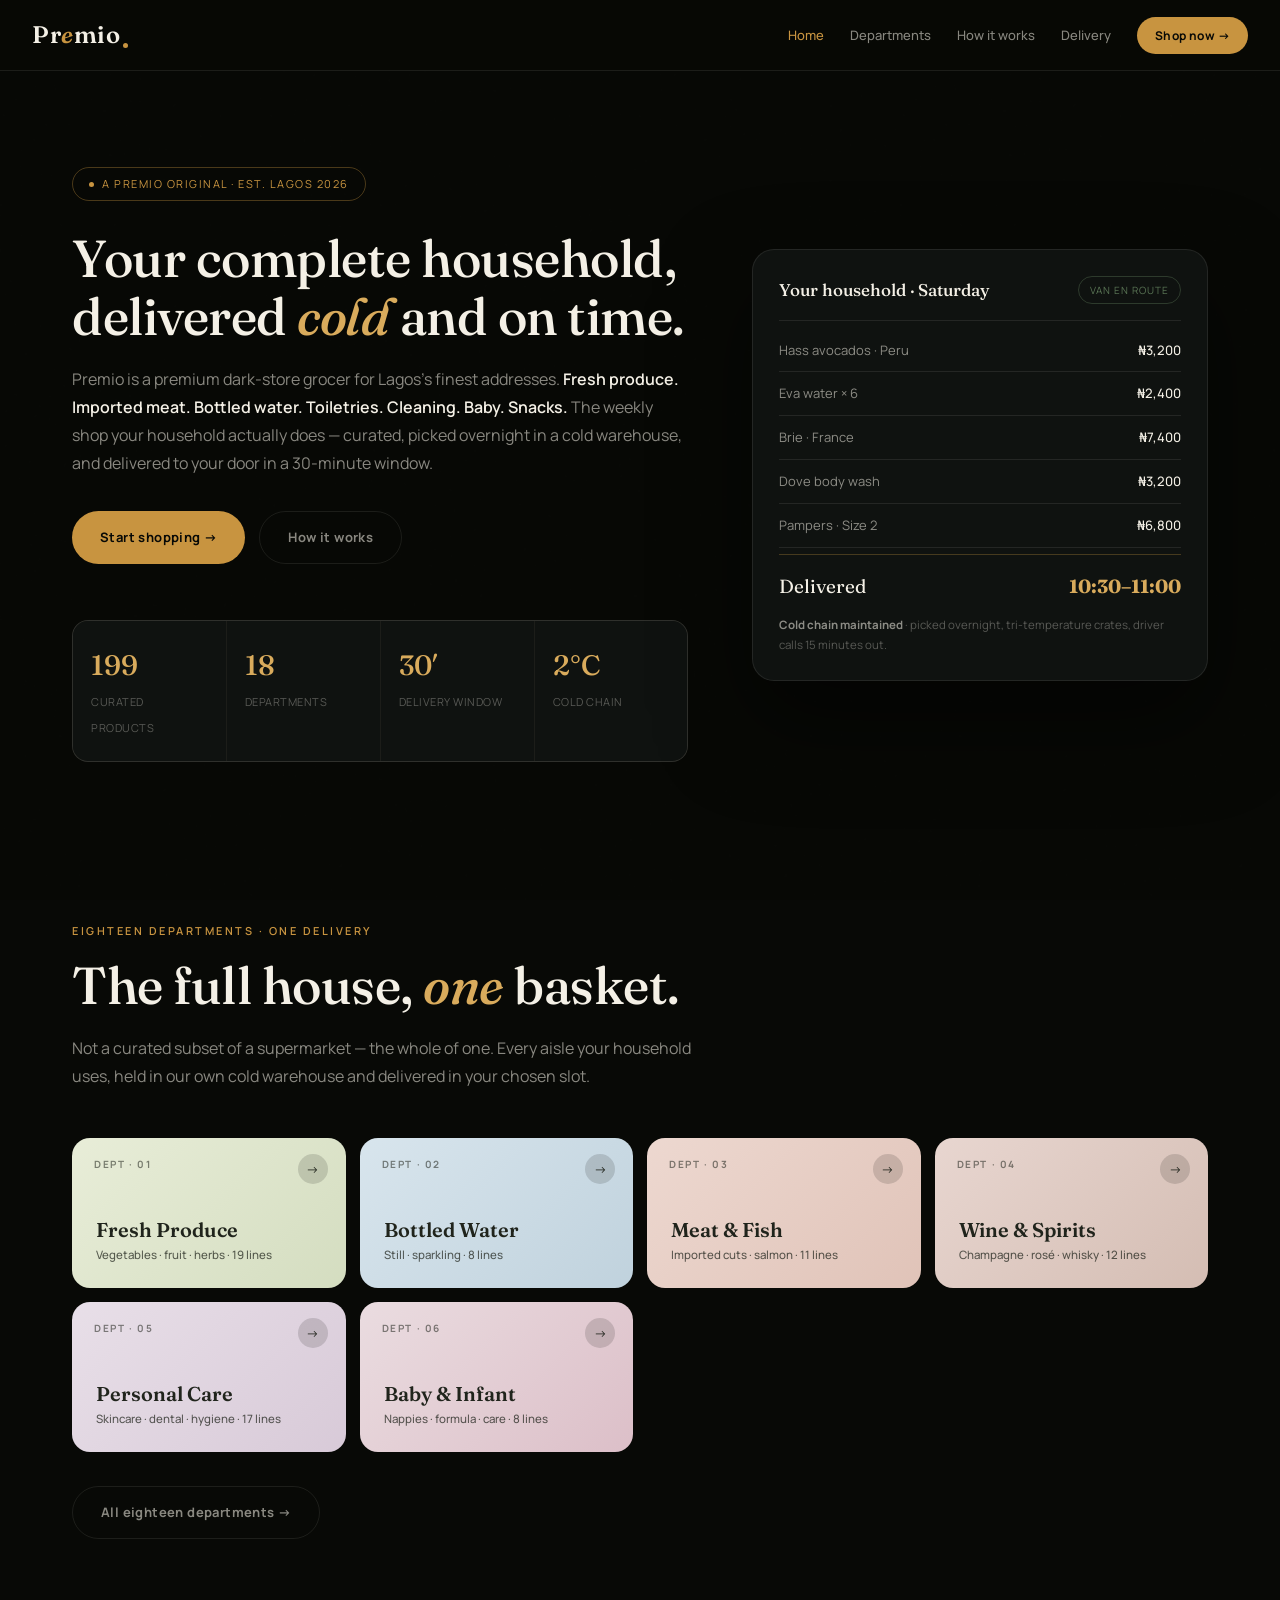
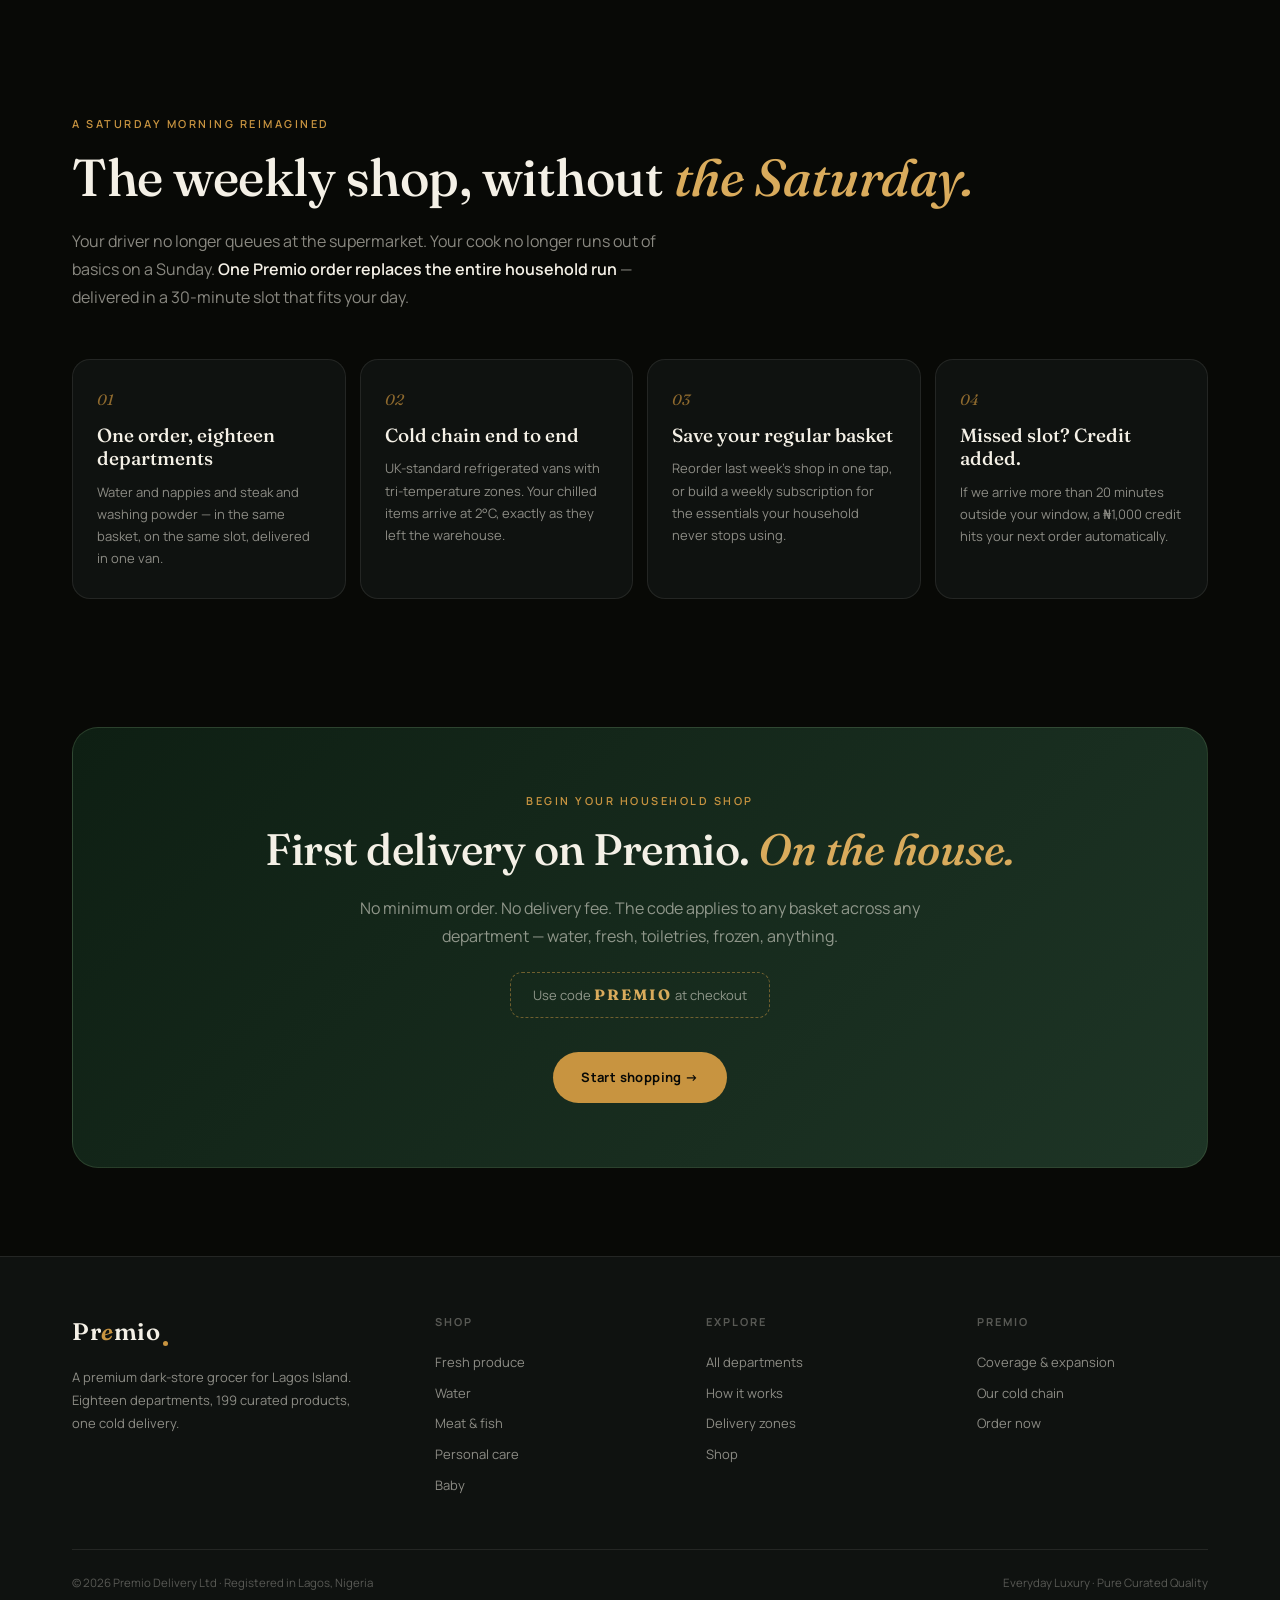
==== commit 74e797e9: "Add files via upload" ====
--- a/index.html
+++ b/index.html
@@ -4,625 +4,139 @@
 <meta charset="UTF-8">
 <meta name="viewport" content="width=device-width, initial-scale=1.0">
 <title>Premio — Your complete household, delivered cold</title>
-<meta name="description" content="A premium dark-store grocer for Lagos Island. Fresh produce, bottled water, toiletries, cleaning, baby, frozen — delivered cold in a 30-minute slot.">
-<link rel="preconnect" href="https://fonts.googleapis.com">
+<meta name="description" content="A premium dark-store grocer for Lagos Island. Fresh produce, water, toiletries, cleaning, baby, frozen — delivered cold in a 30-minute slot.">
 <link rel="preconnect" href="https://fonts.gstatic.com" crossorigin>
 <link href="https://fonts.googleapis.com/css2?family=Fraunces:ital,opsz,wght@0,9..144,400;0,9..144,500;0,9..144,600;0,9..144,700;1,9..144,400;1,9..144,600&family=Manrope:wght@300;400;500;600;700&display=swap" rel="stylesheet">
-<style>
-*,*::before,*::after{margin:0;padding:0;box-sizing:border-box}
-:root{
-  --ink:#080906;--ink2:#0F1210;--ink3:#181B17;
-  --paper:#F4F0E6;--cream:#E8E1CC;
-  --gold:#C89440;--gold-soft:#D9AB5C;--gold-dim:#8F6A2E;
-  --forest:#1E3526;--forest-deep:#0E1F13;
-  --text:#F4F0E6;--text-soft:rgba(244,240,230,0.55);--text-dim:rgba(244,240,230,0.32);
-  --line:rgba(244,240,230,0.08);--line-soft:rgba(244,240,230,0.04);
-}
-html{scroll-behavior:smooth;-webkit-text-size-adjust:100%}
-body{font-family:'Manrope',sans-serif;background:var(--ink);color:var(--text);overflow-x:hidden;font-weight:300;line-height:1.6;-webkit-font-smoothing:antialiased}
-body::after{content:'';position:fixed;inset:0;pointer-events:none;z-index:200;opacity:.05;mix-blend-mode:overlay;background-image:url("data:image/svg+xml,%3Csvg viewBox='0 0 400 400' xmlns='http://www.w3.org/2000/svg'%3E%3Cfilter id='n'%3E%3CfeTurbulence type='fractalNoise' baseFrequency='.9' numOctaves='2'/%3E%3C/filter%3E%3Crect width='100%25' height='100%25' filter='url(%23n)'/%3E%3C/svg%3E")}
-button,a{font-family:inherit}
-a{color:inherit;text-decoration:none}
-
-/* NAV */
-nav{position:fixed;top:0;left:0;right:0;z-index:100;background:rgba(8,9,6,.82);backdrop-filter:blur(24px) saturate(1.2);border-bottom:1px solid var(--line)}
-.nav-inner{display:grid;grid-template-columns:1fr auto 1fr;align-items:center;padding:16px 40px;gap:32px;max-width:1600px;margin:0 auto}
-.logo{font-family:'Fraunces',serif;font-size:26px;font-weight:500;letter-spacing:-.5px;display:flex;align-items:baseline;gap:2px;color:var(--text)}
-.logo-a{font-style:italic;font-weight:400}
-.logo-dot{display:inline-block;width:5px;height:5px;background:var(--gold);border-radius:50%;margin-left:3px;vertical-align:super}
-.nav-links{display:flex;gap:36px;justify-content:center}
-.nav-links a{font-size:12px;font-weight:500;color:var(--text-soft);letter-spacing:.8px;text-transform:uppercase;transition:color .25s;position:relative;padding:4px 0}
-.nav-links a::after{content:'';position:absolute;bottom:0;left:0;width:0;height:1px;background:var(--gold);transition:width .3s}
-.nav-links a:hover,.nav-links a.active{color:var(--text)}
-.nav-links a:hover::after,.nav-links a.active::after{width:100%}
-.nav-right{display:flex;align-items:center;gap:12px;justify-content:flex-end}
-.zone-ind{display:flex;align-items:center;gap:8px;padding:7px 14px;border:1px solid rgba(200,148,64,.25);border-radius:50px;font-size:11px;color:var(--gold);letter-spacing:.5px}
-.live-pulse{width:6px;height:6px;background:#5FCF8E;border-radius:50%;box-shadow:0 0 8px #5FCF8E;animation:pulse 2s infinite}
-@keyframes pulse{0%,100%{opacity:1;transform:scale(1)}50%{opacity:.5;transform:scale(.85)}}
-.btn-nav{padding:9px 22px;background:var(--gold);color:var(--ink);border:none;border-radius:50px;font-size:12px;font-weight:600;cursor:pointer;transition:all .25s;letter-spacing:.5px;text-transform:uppercase}
-.btn-nav:hover{background:var(--gold-soft);transform:translateY(-1px)}
-.mobile-toggle{display:none;width:40px;height:40px;background:var(--ink2);border:1px solid var(--line);border-radius:50%;cursor:pointer;align-items:center;justify-content:center}
-.mobile-toggle span{display:block;width:16px;height:1.5px;background:var(--text);position:relative;transition:.3s}
-.mobile-toggle span::before,.mobile-toggle span::after{content:'';position:absolute;left:0;width:16px;height:1.5px;background:var(--text);transition:.3s}
-.mobile-toggle span::before{top:-5px}
-.mobile-toggle span::after{top:5px}
-.mobile-menu{display:none;position:fixed;top:72px;left:0;right:0;background:var(--ink);border-bottom:1px solid var(--line);padding:20px;flex-direction:column;gap:16px;z-index:99}
-.mobile-menu.open{display:flex}
-.mobile-menu a{font-size:16px;color:var(--text);padding:12px 0;border-bottom:1px solid var(--line-soft);font-weight:500}
-
-/* HERO */
-.hero{min-height:100vh;padding:140px 40px 60px;display:grid;grid-template-columns:1.1fr .9fr;gap:80px;align-items:center;position:relative;overflow:hidden;max-width:1600px;margin:0 auto}
-.hero::before{content:'';position:absolute;top:20%;left:-10%;width:700px;height:700px;background:radial-gradient(circle,rgba(30,53,38,.4) 0%,transparent 60%);pointer-events:none;z-index:0}
-.hero::after{content:'';position:absolute;bottom:10%;right:-8%;width:500px;height:500px;background:radial-gradient(circle,rgba(200,148,64,.12) 0%,transparent 60%);pointer-events:none;z-index:0}
-.hero-content{position:relative;z-index:2}
-.kicker{display:inline-flex;align-items:center;gap:12px;margin-bottom:36px;animation:fadeUp .7s ease both}
-.kicker-line{width:40px;height:1px;background:var(--gold)}
-.kicker-text{font-family:'Fraunces',serif;font-style:italic;font-size:14px;color:var(--gold)}
-.hero-h1{font-family:'Fraunces',serif;font-size:clamp(42px,7vw,96px);font-weight:500;line-height:.96;letter-spacing:-.025em;margin-bottom:32px;animation:fadeUp .85s ease .1s both}
-.hero-h1 .italic{font-style:italic;color:var(--gold)}
-.hero-h1 .soft{color:var(--text-soft);font-weight:400}
-.hero-body{font-size:17px;line-height:1.75;color:var(--text-soft);max-width:500px;margin-bottom:44px;animation:fadeUp .85s ease .2s both}
-.hero-body strong{color:var(--text);font-weight:500}
-.hero-ctas{display:flex;gap:14px;align-items:center;flex-wrap:wrap;margin-bottom:56px;animation:fadeUp .85s ease .3s both}
-.btn-main{padding:18px 36px;background:var(--gold);color:var(--ink);border:none;border-radius:50px;font-size:13px;font-weight:600;cursor:pointer;transition:all .3s;letter-spacing:.5px;text-transform:uppercase;display:inline-flex;align-items:center;gap:10px;text-decoration:none}
-.btn-main:hover{background:var(--gold-soft);transform:translateY(-2px);box-shadow:0 16px 40px rgba(200,148,64,.22)}
-.btn-arrow{transition:transform .3s}
-.btn-main:hover .btn-arrow{transform:translateX(4px)}
-.btn-secondary{padding:17px 32px;background:transparent;color:var(--text);border:1px solid rgba(244,240,230,.2);border-radius:50px;font-size:13px;font-weight:400;cursor:pointer;transition:all .25s;display:flex;align-items:center;gap:10px}
-.btn-secondary:hover{border-color:rgba(244,240,230,.5);background:rgba(244,240,230,.03)}
-.wa-dot{width:8px;height:8px;background:#25D366;border-radius:50%;box-shadow:0 0 8px rgba(37,211,102,.6)}
-.hero-meta{display:flex;flex-wrap:wrap;gap:0;padding-top:32px;border-top:1px solid var(--line);animation:fadeUp .85s ease .4s both}
-.meta{padding-right:36px;margin-right:36px;border-right:1px solid var(--line)}
-.meta:last-child{border:none;padding:0;margin:0}
-.meta-num{font-family:'Fraunces',serif;font-size:38px;font-weight:500;line-height:1;letter-spacing:-.02em;display:flex;align-items:baseline;gap:3px}
-.meta-u{font-size:16px;color:var(--gold);font-style:italic}
-.meta-label{font-size:10px;color:var(--text-dim);letter-spacing:1.2px;text-transform:uppercase;margin-top:8px;font-weight:500}
-
-/* HERO RIGHT */
-.hero-visual{position:relative;z-index:2;min-height:560px}
-.basket-stage{position:relative;width:100%;max-width:460px;height:560px;margin:0 auto;animation:fadeUp .9s ease .4s both}
-.shop-card{position:absolute;background:var(--ink2);border:1px solid var(--line);border-radius:20px;overflow:hidden}
-.card-hero{top:20px;left:0;width:280px;padding:20px;z-index:3;background:linear-gradient(135deg,#1E3526 0%,#0E1F13 100%);animation:float 6s ease-in-out infinite}
-@keyframes float{0%,100%{transform:translateY(0)}50%{transform:translateY(-8px)}}
-.ch-badge{font-size:9px;letter-spacing:1.5px;text-transform:uppercase;color:var(--gold);margin-bottom:16px;font-weight:600}
-.ch-product{font-family:'Fraunces',serif;font-size:26px;font-weight:500;line-height:1.1;margin-bottom:4px}
-.ch-product .i{font-style:italic;color:var(--gold-soft)}
-.ch-origin{font-size:11px;color:var(--text-soft);margin-bottom:18px;font-style:italic;font-family:'Fraunces',serif}
-.ch-visual{width:100%;height:140px;background:radial-gradient(ellipse at center,rgba(200,148,64,.2) 0%,transparent 70%);display:flex;align-items:center;justify-content:center;margin-bottom:18px;border-radius:12px}
-.ch-visual svg{width:120px;height:120px}
-.ch-foot{display:flex;justify-content:space-between;align-items:center;padding-top:14px;border-top:1px solid rgba(244,240,230,.1)}
-.ch-price{font-family:'Fraunces',serif;font-size:24px;font-weight:500;color:var(--gold)}
-.ch-add{width:38px;height:38px;background:var(--gold);color:var(--ink);border:none;border-radius:50%;display:flex;align-items:center;justify-content:center;font-size:20px;cursor:pointer;transition:.25s;font-weight:300}
-.ch-add:hover{transform:scale(1.1);background:var(--gold-soft)}
-.product-chip{position:absolute;background:var(--ink3);border:1px solid var(--line);border-radius:16px;padding:10px 14px;display:flex;align-items:center;gap:10px;min-width:150px}
-.chip-svg{width:32px;height:32px;flex-shrink:0;display:flex;align-items:center;justify-content:center}
-.chip-svg svg{width:100%;height:100%}
-.chip-body{display:flex;flex-direction:column;gap:2px}
-.chip-label{font-size:11px;color:var(--text-soft);font-weight:500}
-.chip-price{font-family:'Fraunces',serif;font-size:14px;color:var(--gold);font-weight:600}
-.chip-1{top:10px;right:10px;animation:float 5s ease-in-out infinite .5s}
-.chip-2{top:180px;right:-10px;animation:float 5.5s ease-in-out infinite 1s}
-.chip-3{top:340px;right:30px;animation:float 6s ease-in-out infinite 1.5s}
-.chip-4{bottom:20px;left:60px;animation:float 5.2s ease-in-out infinite 2s}
-.slot-card{position:absolute;bottom:60px;right:0;background:var(--gold);padding:16px 20px;border-radius:16px;z-index:4;box-shadow:0 16px 48px rgba(200,148,64,.3);animation:float 4s ease-in-out infinite 1s}
-.slot-l{font-size:10px;color:rgba(8,9,6,.6);letter-spacing:1.2px;text-transform:uppercase;font-weight:600;margin-bottom:2px}
-.slot-time{font-family:'Fraunces',serif;font-size:22px;color:var(--ink);font-weight:600;line-height:1.1}
-.slot-sub{font-size:10px;color:rgba(8,9,6,.7);margin-top:3px;font-style:italic;font-family:'Fraunces',serif}
-
-/* TICKER */
-.ticker{background:var(--paper);color:var(--ink);padding:20px 0;overflow:hidden;border-top:1px solid var(--line);border-bottom:1px solid var(--line)}
-.ticker-track{display:flex;gap:40px;animation:tick 40s linear infinite;width:max-content;align-items:center}
-.tick-item{font-family:'Fraunces',serif;font-size:17px;font-weight:400;font-style:italic;color:var(--ink);white-space:nowrap}
-.tick-sep{width:5px;height:5px;background:var(--gold);border-radius:50%;flex-shrink:0}
-@keyframes tick{0%{transform:translateX(0)}100%{transform:translateX(-50%)}}
-
-/* SECTIONS */
-.section{padding:120px 40px;max-width:1600px;margin:0 auto;position:relative}
-.section-header{max-width:900px;margin:0 auto 72px;text-align:center}
-.section-kicker{display:inline-flex;align-items:center;gap:12px;margin-bottom:20px}
-.sk-line{width:30px;height:1px;background:var(--gold)}
-.sk-text{font-family:'Fraunces',serif;font-style:italic;font-size:13px;color:var(--gold)}
-.section-h2{font-family:'Fraunces',serif;font-size:clamp(36px,5vw,68px);font-weight:500;line-height:1.05;letter-spacing:-.02em;margin-bottom:20px}
-.section-h2 .italic{font-style:italic;color:var(--text-soft)}
-.section-lead{font-size:17px;color:var(--text-soft);max-width:560px;margin:0 auto;line-height:1.7}
-
-/* DEPARTMENTS */
-.dept-grid{display:grid;grid-template-columns:repeat(6,1fr);grid-auto-rows:180px;gap:14px}
-.dept-card{position:relative;border-radius:20px;overflow:hidden;cursor:pointer;border:1px solid var(--line);transition:all .5s cubic-bezier(.2,.8,.2,1);display:flex;flex-direction:column;justify-content:flex-end;padding:24px;text-decoration:none;color:inherit}
-.dept-card:hover{border-color:rgba(200,148,64,.4);transform:translateY(-4px)}
-.dept-svg-bg{position:absolute;inset:0;display:flex;align-items:center;justify-content:center;transition:transform .6s cubic-bezier(.2,.8,.2,1);z-index:1}
-.dept-card:hover .dept-svg-bg{transform:scale(1.08)}
-.dept-svg-bg svg{width:60%;height:60%;opacity:.85}
-.dept-card.hero-size .dept-svg-bg svg{width:50%;height:50%}
-.dept-overlay{position:absolute;inset:0;background:linear-gradient(to top,rgba(8,9,6,.88) 0%,rgba(8,9,6,.3) 60%,rgba(8,9,6,.05) 100%);z-index:2}
-.dept-meta{position:relative;z-index:3}
-.dept-tag{font-size:9px;color:var(--gold);letter-spacing:2px;text-transform:uppercase;margin-bottom:6px;font-weight:600}
-.dept-name{font-family:'Fraunces',serif;font-size:22px;font-weight:500;letter-spacing:-.5px;line-height:1.1;margin-bottom:4px}
-.dept-count{font-size:11px;color:var(--text-soft);font-style:italic;font-family:'Fraunces',serif}
-.dept-arrow{position:absolute;top:20px;right:20px;width:36px;height:36px;border:1px solid rgba(244,240,230,.15);border-radius:50%;display:flex;align-items:center;justify-content:center;font-size:13px;color:var(--text-soft);transition:all .3s;z-index:3}
-.dept-card:hover .dept-arrow{background:var(--gold);border-color:var(--gold);color:var(--ink);transform:rotate(-45deg)}
-.dept-card.hero-size{grid-column:span 3;grid-row:span 2}
-.dept-card.hero-size .dept-name{font-size:36px}
-.dept-card.wide{grid-column:span 3}
-.dept-card.wide .dept-name{font-size:24px}
-.bg-fresh{background:linear-gradient(135deg,#0E1F13,#1E3526)}
-.bg-water{background:linear-gradient(135deg,#0A1828,#14283E)}
-.bg-juice{background:linear-gradient(135deg,#2A1800,#3E2400)}
-.bg-alcohol{background:linear-gradient(135deg,#2A0F0F,#421818)}
-.bg-meat{background:linear-gradient(135deg,#2A0F0F,#3E1818)}
-.bg-dairy{background:linear-gradient(135deg,#14181E,#1E242D)}
-.bg-bake{background:linear-gradient(135deg,#201808,#2E2412)}
-.bg-cereal{background:linear-gradient(135deg,#2A2000,#3E3000)}
-.bg-staple{background:linear-gradient(135deg,#1C1611,#2A2218)}
-.bg-condiment{background:linear-gradient(135deg,#1E1A00,#2E2800)}
-.bg-snack{background:linear-gradient(135deg,#2A2000,#3E3000)}
-.bg-frozen{background:linear-gradient(135deg,#0A0F28,#101A40)}
-.bg-tea{background:linear-gradient(135deg,#1A0E07,#28160C)}
-.bg-personal{background:linear-gradient(135deg,#1A0F2A,#281A3E)}
-.bg-clean{background:linear-gradient(135deg,#001F1F,#003535)}
-.bg-baby{background:linear-gradient(135deg,#2A0F1F,#3E1A2E)}
-.bg-wellness{background:linear-gradient(135deg,#0A1E15,#142E23)}
-.bg-pet{background:linear-gradient(135deg,#1E1208,#2E1D10)}
-
-/* WEEKLY SHOP */
-.weekly{padding:120px 40px;background:var(--paper);color:var(--ink);position:relative;overflow:hidden}
-.weekly::before{content:'';position:absolute;top:-200px;left:-200px;width:500px;height:500px;background:radial-gradient(circle,rgba(200,148,64,.15) 0%,transparent 65%);pointer-events:none}
-.weekly-grid{display:grid;grid-template-columns:1fr 1.1fr;gap:80px;max-width:1400px;margin:0 auto;align-items:center}
-.weekly-text .sk-text{color:var(--gold-dim)}
-.weekly-text .section-h2{color:var(--ink)}
-.weekly-text .section-h2 .italic{color:var(--gold-dim)}
-.weekly-lead{font-size:17px;color:rgba(8,9,6,.65);line-height:1.8;margin:20px 0 36px;max-width:460px}
-.weekly-lead strong{color:var(--ink);font-weight:500}
-.weekly-features{display:flex;flex-direction:column;gap:12px}
-.wf{display:flex;align-items:flex-start;gap:16px;padding:18px 20px;background:rgba(8,9,6,.04);border:1px solid rgba(8,9,6,.06);border-radius:14px;transition:.3s}
-.wf:hover{background:rgba(8,9,6,.06);border-color:rgba(200,148,64,.25)}
-.wf-icon{flex-shrink:0;width:34px;height:34px;background:var(--gold);color:var(--ink);border-radius:50%;display:flex;align-items:center;justify-content:center;font-size:13px;font-weight:600}
-.wf-title{font-family:'Fraunces',serif;font-size:17px;font-weight:500;color:var(--ink);margin-bottom:4px;letter-spacing:-.3px}
-.wf-desc{font-size:13px;color:rgba(8,9,6,.55);line-height:1.65}
-.receipt{background:var(--cream);border:1px solid rgba(8,9,6,.1);border-radius:20px;padding:28px 24px;position:relative;box-shadow:0 24px 60px rgba(8,9,6,.1);max-width:400px;margin:0 auto}
-.r-h{text-align:center;padding-bottom:18px;border-bottom:1px dashed rgba(8,9,6,.2);margin-bottom:18px}
-.r-logo{font-family:'Fraunces',serif;font-size:24px;font-weight:500;color:var(--ink);letter-spacing:-.5px;display:flex;justify-content:center;align-items:baseline;gap:2px}
-.r-logo-dot{width:4px;height:4px;background:var(--gold);border-radius:50%;margin-left:2px}
-.r-tag{font-size:10px;color:rgba(8,9,6,.5);letter-spacing:2px;text-transform:uppercase;margin-top:6px}
-.r-items{display:flex;flex-direction:column;gap:8px;margin-bottom:16px}
-.r-item{display:grid;grid-template-columns:1fr auto;gap:14px;align-items:baseline;font-size:13px;color:var(--ink)}
-.r-name{display:flex;align-items:center;gap:8px}
-.r-emoji-svg{width:16px;height:16px;flex-shrink:0}
-.r-qty{color:rgba(8,9,6,.45);font-size:11px;font-style:italic;font-family:'Fraunces',serif}
-.r-price{font-family:'Fraunces',serif;font-weight:500;color:var(--ink)}
-.r-total{display:flex;justify-content:space-between;align-items:baseline;padding:14px 0;border-top:1px dashed rgba(8,9,6,.2);border-bottom:1px dashed rgba(8,9,6,.2);margin:8px 0 12px}
-.r-total-l{font-size:11px;letter-spacing:1.5px;text-transform:uppercase;color:rgba(8,9,6,.5);font-weight:600}
-.r-total-v{font-family:'Fraunces',serif;font-size:26px;font-weight:600;color:var(--ink)}
-.r-slot{text-align:center;padding-top:12px;font-size:11px;color:rgba(8,9,6,.5)}
-.r-slot strong{color:var(--ink);font-family:'Fraunces',serif;font-size:13px;font-weight:500}
-
-/* HOW */
-.how{padding:120px 40px;position:relative;overflow:hidden;max-width:1600px;margin:0 auto}
-.how::before{content:'';position:absolute;top:30%;right:-10%;width:500px;height:500px;background:radial-gradient(circle,rgba(30,53,38,.25) 0%,transparent 65%);pointer-events:none}
-.steps-track{display:grid;grid-template-columns:repeat(4,1fr);gap:14px;position:relative}
-.step-item{padding:28px 24px;background:var(--ink2);border:1px solid var(--line);border-radius:18px;position:relative;transition:.4s;z-index:1}
-.step-item:hover{background:var(--ink3);border-color:rgba(200,148,64,.3);transform:translateY(-4px)}
-.step-num{width:52px;height:52px;border-radius:50%;background:var(--ink);border:1px solid rgba(200,148,64,.4);color:var(--gold);font-family:'Fraunces',serif;font-size:20px;font-weight:500;display:flex;align-items:center;justify-content:center;margin-bottom:22px}
-.step-h{font-family:'Fraunces',serif;font-size:20px;font-weight:500;letter-spacing:-.3px;margin-bottom:10px;line-height:1.2}
-.step-h .italic{font-style:italic;color:var(--gold)}
-.step-p{font-size:13px;color:var(--text-soft);line-height:1.7}
-
-/* ZONES */
-.zones{padding:120px 40px;background:var(--ink2)}
-.zones-grid{display:grid;grid-template-columns:repeat(3,1fr);gap:16px;max-width:1400px;margin:0 auto}
-.zone-card{padding:32px 28px;border:1px solid var(--line);border-radius:20px;transition:.35s;overflow:hidden;background:var(--ink);position:relative}
-.zone-card::before{content:'';position:absolute;top:0;left:0;right:0;height:2px;background:var(--gold);transform:scaleX(0);transform-origin:left;transition:transform .4s}
-.zone-card:hover::before{transform:scaleX(1)}
-.zone-card:hover{border-color:rgba(200,148,64,.3)}
-.zc-tag{display:inline-flex;align-items:center;gap:6px;font-size:10px;font-weight:600;letter-spacing:1.2px;text-transform:uppercase;padding:5px 12px;border-radius:50px;margin-bottom:22px}
-.zc-live{background:rgba(95,207,142,.08);color:#7FDFA3;border:1px solid rgba(95,207,142,.25)}
-.zc-soon{background:rgba(200,148,64,.08);color:var(--gold);border:1px solid rgba(200,148,64,.25)}
-.zc-dot{width:5px;height:5px;background:currentColor;border-radius:50%}
-.zc-name{font-family:'Fraunces',serif;font-size:28px;font-weight:500;letter-spacing:-.5px;margin-bottom:8px;line-height:1.1}
-.zc-italic{font-style:italic;color:var(--text-soft)}
-.zc-desc{font-size:13px;color:var(--text-soft);margin-bottom:22px;line-height:1.7}
-.zc-meta{font-family:'Fraunces',serif;font-size:12px;color:var(--gold);font-style:italic}
-
-/* CTA */
-.cta{padding:140px 40px;text-align:center;position:relative;overflow:hidden}
-.cta::before{content:'';position:absolute;top:50%;left:50%;transform:translate(-50%,-50%);width:900px;height:500px;background:radial-gradient(ellipse,rgba(30,53,38,.3) 0%,transparent 65%);pointer-events:none}
-.cta-h{font-family:'Fraunces',serif;font-size:clamp(40px,6vw,78px);font-weight:500;line-height:1.02;letter-spacing:-.02em;margin:28px 0;max-width:900px;margin-left:auto;margin-right:auto;position:relative;z-index:1}
-.cta-h .italic{font-style:italic;color:var(--gold)}
-.cta-sub{font-size:17px;color:var(--text-soft);line-height:1.75;max-width:520px;margin:0 auto 32px;position:relative;z-index:1}
-.cta-code{display:inline-flex;align-items:center;gap:12px;padding:10px 22px;background:rgba(200,148,64,.08);border:1px dashed rgba(200,148,64,.35);border-radius:12px;font-size:13px;color:var(--text-soft);margin-bottom:42px;position:relative;z-index:1}
-.cta-code strong{font-family:'Fraunces',serif;color:var(--gold);font-size:17px;font-weight:600;letter-spacing:3px}
-.cta-btns{display:flex;gap:14px;justify-content:center;flex-wrap:wrap;position:relative;z-index:1}
-
-/* FOOTER */
-footer{padding:72px 40px 32px;border-top:1px solid var(--line);background:var(--ink2)}
-.footer-grid{display:grid;grid-template-columns:2.5fr 1fr 1fr 1fr 1fr;gap:48px;max-width:1400px;margin:0 auto 48px}
-.ft-brand .logo{font-size:32px;margin-bottom:18px}
-.ft-tag{font-size:13px;color:var(--text-dim);line-height:1.8;max-width:280px;margin-bottom:24px}
-.ft-soc{display:flex;gap:10px}
-.soc{width:34px;height:34px;background:var(--ink3);border:1px solid var(--line);border-radius:50%;display:flex;align-items:center;justify-content:center;font-size:10px;color:var(--text-soft);transition:.25s;cursor:pointer}
-.soc:hover{background:rgba(200,148,64,.12);border-color:rgba(200,148,64,.3);color:var(--gold)}
-.ft-h{font-family:'Fraunces',serif;font-size:11px;letter-spacing:2px;text-transform:uppercase;color:var(--text-dim);margin-bottom:18px;font-weight:500;font-style:italic}
-.ft-links{list-style:none;display:flex;flex-direction:column;gap:10px}
-.ft-links a{font-size:12px;color:var(--text-soft);font-weight:300;transition:color .2s;text-decoration:none}
-.ft-links a:hover{color:var(--text)}
-.ft-bottom{display:flex;justify-content:space-between;align-items:center;padding-top:28px;border-top:1px solid var(--line);max-width:1400px;margin:0 auto;flex-wrap:wrap;gap:12px}
-.ft-bottom p{font-size:11px;color:var(--text-dim)}
-
-@keyframes fadeUp{from{opacity:0;transform:translateY(30px)}to{opacity:1;transform:translateY(0)}}
-.reveal{opacity:0;transform:translateY(28px);transition:opacity .85s cubic-bezier(.2,.8,.2,1),transform .85s cubic-bezier(.2,.8,.2,1)}
-.reveal.in{opacity:1;transform:translateY(0)}
-
-/* MOBILE */
-@media (max-width:968px){
-  .nav-inner{grid-template-columns:auto 1fr auto;padding:14px 20px;gap:12px}
-  .nav-links{display:none}
-  .nav-right .zone-ind{display:none}
-  .mobile-toggle{display:flex}
-  .btn-nav{display:none}
-  .hero{grid-template-columns:1fr;gap:40px;padding:110px 20px 50px;text-align:left}
-  .hero-visual{min-height:420px;order:2}
-  .basket-stage{height:420px;max-width:340px}
-  .card-hero{width:240px}
-  .ch-product{font-size:22px}
-  .ch-visual{height:110px}
-  .ch-visual svg{width:90px;height:90px}
-  .chip-1,.chip-2,.chip-3{right:0}
-  .chip-3{top:280px}
-  .chip-4{left:20px;bottom:10px}
-  .slot-card{bottom:30px;padding:12px 16px}
-  .slot-time{font-size:18px}
-  .hero-meta{gap:16px}
-  .meta{padding-right:20px;margin-right:20px}
-  .meta-num{font-size:30px}
-  .section,.weekly,.how,.zones,.cta{padding:80px 20px}
-  .section-header{margin-bottom:48px}
-  .dept-grid{grid-template-columns:repeat(2,1fr);grid-auto-rows:160px;gap:10px}
-  .dept-card.hero-size{grid-column:span 2;grid-row:span 2}
-  .dept-card.wide{grid-column:span 2}
-  .dept-card.hero-size .dept-name{font-size:28px}
-  .weekly-grid{grid-template-columns:1fr;gap:48px}
-  .steps-track{grid-template-columns:1fr;gap:12px}
-  .zones-grid{grid-template-columns:1fr;gap:12px}
-  .footer-grid{grid-template-columns:1fr 1fr;gap:32px}
-  .ft-brand{grid-column:1/-1}
-  .ft-bottom{flex-direction:column;align-items:flex-start}
-}
-@media (max-width:540px){
-  .hero-ctas{flex-direction:column;align-items:stretch}
-  .btn-main,.btn-secondary{justify-content:center;width:100%}
-  .hero-meta{flex-direction:column;gap:0}
-  .meta{padding:14px 0;margin:0;border-right:none;border-bottom:1px solid var(--line);width:100%}
-  .meta:last-child{border:none;padding-bottom:0}
-}
-</style>
+<link rel="stylesheet" href="/site.css">
 </head>
 <body>
 
-<nav>
-  <div class="nav-inner">
-    <a href="/" class="logo">Pr<span class="logo-a">e</span>mio<span class="logo-dot"></span></a>
-    <div class="nav-links">
-      <a href="/" class="active">Home</a>
-      <a href="/shop.html">Shop</a>
-      <a href="#departments">Departments</a>
-      <a href="#how">How it works</a>
-      <a href="#zones">Zones</a>
-    </div>
-    <div class="nav-right">
-      <div class="zone-ind"><span class="live-pulse"></span>Lagos Island</div>
-      <a href="/shop.html" class="btn-nav">Shop now</a>
-      <button class="mobile-toggle" id="mtg" aria-label="Menu"><span></span></button>
-    </div>
-  </div>
-  <div class="mobile-menu" id="mmenu">
-    <a href="/">Home</a>
-    <a href="/shop.html">Shop</a>
-    <a href="#departments">Departments</a>
-    <a href="#how">How it works</a>
-    <a href="#zones">Zones</a>
-    <a href="/shop.html" style="color:var(--gold)">Shop now →</a>
+<nav class="site-nav">
+  <a href="/" class="logo">Pr<span class="logo-a">e</span>mio<span class="logo-dot"></span></a>
+  <button class="burger" onclick="document.body.classList.toggle('nav-open')" aria-label="Menu"><span></span><span></span><span></span></button>
+  <div class="nav-links">
+    <a href="/" class="active">Home</a>
+    <a href="/departments.html">Departments</a>
+    <a href="/how-it-works.html">How it works</a>
+    <a href="/delivery.html">Delivery</a>
+    <a href="/shop.html" class="nav-cta">Shop now →</a>
   </div>
 </nav>
 
-<section class="hero">
-  <div class="hero-content">
-    <div class="kicker">
-      <div class="kicker-line"></div>
-      <div class="kicker-text">A Premio original · Est. Lagos 2026</div>
-    </div>
-    <h1 class="hero-h1">Your complete<br>household, <span class="italic">delivered</span><br><span class="soft">cold and on time.</span></h1>
-    <p class="hero-body">Premio is a premium dark-store grocer for Lagos's finest addresses. <strong>Fresh produce. Imported meat. Bottled water. Toiletries. Cleaning. Baby. Snacks.</strong> The weekly shop your household actually does — curated, picked overnight in a cold warehouse, and delivered to your door in a 30-minute window.</p>
-    <div class="hero-ctas">
-      <a href="/shop.html" class="btn-main">Start shopping <span class="btn-arrow">→</span></a>
-      <button class="btn-secondary"><span class="wa-dot"></span>Order on WhatsApp</button>
-    </div>
-    <div class="hero-meta">
-      <div class="meta"><div class="meta-num">3<span class="meta-u">k+</span></div><div class="meta-label">Products in stock</div></div>
-      <div class="meta"><div class="meta-num">18</div><div class="meta-label">Departments</div></div>
-      <div class="meta"><div class="meta-num">30<span class="meta-u">′</span></div><div class="meta-label">Delivery window</div></div>
-      <div class="meta"><div class="meta-num">2<span class="meta-u">°C</span></div><div class="meta-label">Cold chain</div></div>
-    </div>
-  </div>
+<main>
+<div class="wrap">
 
-  <div class="hero-visual">
-    <div class="basket-stage">
-      <div class="shop-card card-hero">
-        <div class="ch-badge">Chef's choice · Imported</div>
-        <div class="ch-product">Hass <span class="i">Avocados</span></div>
-        <div class="ch-origin">from Peru · perfectly ripe</div>
-        <div class="ch-visual">
-          <svg viewBox="0 0 100 100" fill="none" xmlns="http://www.w3.org/2000/svg"><ellipse cx="50" cy="55" rx="28" ry="35" fill="#5A7555"/><ellipse cx="50" cy="58" rx="20" ry="27" fill="#8BAE7F"/><circle cx="50" cy="55" r="8" fill="#5D3E24"/><path d="M40 30 Q45 22 50 25" stroke="#3D3020" stroke-width="2" fill="none" stroke-linecap="round"/></svg>
-        </div>
-        <div class="ch-foot">
-          <span class="ch-price">₦3,200</span>
-          <button class="ch-add">+</button>
-        </div>
+  <!-- HERO -->
+  <section class="hero">
+    <div>
+      <div class="hero-badge">A Premio original · Est. Lagos 2026</div>
+      <h1 class="h-display">Your complete household, delivered <em>cold</em> and on time.</h1>
+      <p class="lede">Premio is a premium dark-store grocer for Lagos's finest addresses. <strong>Fresh produce. Imported meat. Bottled water. Toiletries. Cleaning. Baby. Snacks.</strong> The weekly shop your household actually does — curated, picked overnight in a cold warehouse, and delivered to your door in a 30-minute window.</p>
+      <div class="btn-row">
+        <a href="/shop.html" class="btn btn-gold">Start shopping →</a>
+        <a href="/how-it-works.html" class="btn btn-ghost">How it works</a>
       </div>
-      <div class="product-chip chip-1">
-        <div class="chip-svg"><svg viewBox="0 0 100 100" fill="none" xmlns="http://www.w3.org/2000/svg"><rect x="38" y="20" width="24" height="8" rx="2" fill="#1D9E75"/><path d="M38 28 L38 35 L35 38 L35 85 Q35 90 40 90 L60 90 Q65 90 65 85 L65 38 L62 35 L62 28 Z" fill="#5DCAA5" fill-opacity="0.6"/><path d="M38 28 L38 35 L35 38 L35 85 Q35 90 40 90 L60 90 Q65 90 65 85 L65 38 L62 35 L62 28 Z" stroke="#0F6E56" stroke-width="2" fill="none"/></svg></div>
-        <div class="chip-body"><div class="chip-label">Eva Water · 6pk</div><div class="chip-price">₦2,400</div></div>
-      </div>
-      <div class="product-chip chip-2">
-        <div class="chip-svg"><svg viewBox="0 0 100 100" fill="none" xmlns="http://www.w3.org/2000/svg"><rect x="30" y="15" width="40" height="75" rx="4" fill="#F7C1C1"/><rect x="30" y="15" width="40" height="75" rx="4" stroke="#E24B4A" stroke-width="2" fill="none"/><ellipse cx="50" cy="30" rx="15" ry="5" fill="#E24B4A"/><rect x="32" y="48" width="36" height="22" fill="white"/></svg></div>
-        <div class="chip-body"><div class="chip-label">Dove Body Wash</div><div class="chip-price">₦3,200</div></div>
-      </div>
-      <div class="product-chip chip-3">
-        <div class="chip-svg"><svg viewBox="0 0 100 100" fill="none" xmlns="http://www.w3.org/2000/svg"><path d="M15 70 L50 25 L85 70 L75 75 L15 75 Z" fill="#F0E095"/><path d="M15 70 L50 25 L85 70" stroke="#C89440" stroke-width="3" fill="none"/><circle cx="35" cy="60" r="3" fill="#E5CC7A"/><circle cx="55" cy="50" r="2.5" fill="#E5CC7A"/><circle cx="65" cy="65" r="3" fill="#E5CC7A"/></svg></div>
-        <div class="chip-body"><div class="chip-label">Brie · France</div><div class="chip-price">₦7,400</div></div>
-      </div>
-      <div class="product-chip chip-4">
-        <div class="chip-svg"><svg viewBox="0 0 100 100" fill="none" xmlns="http://www.w3.org/2000/svg"><rect x="20" y="28" width="60" height="50" rx="4" fill="#ED93B1"/><rect x="24" y="36" width="52" height="22" fill="white"/><text x="50" y="48" text-anchor="middle" font-family="serif" font-size="10" font-weight="700" font-style="italic" fill="#D4537E">Pampers</text></svg></div>
-        <div class="chip-body"><div class="chip-label">Pampers · Size 2</div><div class="chip-price">₦6,800</div></div>
-      </div>
-      <div class="slot-card">
-        <div class="slot-l">Delivery today</div>
-        <div class="slot-time">10:30–11:00</div>
-        <div class="slot-sub">Van en route</div>
+      <div class="stats">
+        <div class="stat"><b>199</b><span>Curated products</span></div>
+        <div class="stat"><b>18</b><span>Departments</span></div>
+        <div class="stat"><b>30′</b><span>Delivery window</span></div>
+        <div class="stat"><b>2°C</b><span>Cold chain</span></div>
       </div>
     </div>
-  </div>
-</section>
-
-<div class="ticker">
-  <div class="ticker-track">
-    <span class="tick-item">Fresh produce</span><span class="tick-sep"></span>
-    <span class="tick-item">Bottled water</span><span class="tick-sep"></span>
-    <span class="tick-item">Imported meat</span><span class="tick-sep"></span>
-    <span class="tick-item">Wine &amp; spirits</span><span class="tick-sep"></span>
-    <span class="tick-item">Juice &amp; drinks</span><span class="tick-sep"></span>
-    <span class="tick-item">Dairy &amp; eggs</span><span class="tick-sep"></span>
-    <span class="tick-item">Personal care</span><span class="tick-sep"></span>
-    <span class="tick-item">Cleaning</span><span class="tick-sep"></span>
-    <span class="tick-item">Baby &amp; infant</span><span class="tick-sep"></span>
-    <span class="tick-item">Breakfast cereals</span><span class="tick-sep"></span>
-    <span class="tick-item">Bakery</span><span class="tick-sep"></span>
-    <span class="tick-item">Rice &amp; staples</span><span class="tick-sep"></span>
-    <span class="tick-item">Frozen</span><span class="tick-sep"></span>
-    <span class="tick-item">Tea &amp; coffee</span><span class="tick-sep"></span>
-    <span class="tick-item">Condiments</span><span class="tick-sep"></span>
-    <span class="tick-item">Snacks</span><span class="tick-sep"></span>
-    <span class="tick-item">Health &amp; pharmacy</span><span class="tick-sep"></span>
-    <span class="tick-item">Pet care</span><span class="tick-sep"></span>
-    <span class="tick-item">Fresh produce</span><span class="tick-sep"></span>
-    <span class="tick-item">Bottled water</span><span class="tick-sep"></span>
-    <span class="tick-item">Imported meat</span><span class="tick-sep"></span>
-    <span class="tick-item">Wine &amp; spirits</span><span class="tick-sep"></span>
-    <span class="tick-item">Juice &amp; drinks</span><span class="tick-sep"></span>
-    <span class="tick-item">Dairy &amp; eggs</span><span class="tick-sep"></span>
-    <span class="tick-item">Personal care</span><span class="tick-sep"></span>
-    <span class="tick-item">Cleaning</span><span class="tick-sep"></span>
-    <span class="tick-item">Baby &amp; infant</span><span class="tick-sep"></span>
-    <span class="tick-item">Breakfast cereals</span><span class="tick-sep"></span>
-    <span class="tick-item">Bakery</span><span class="tick-sep"></span>
-  </div>
-</div>
-
-<section class="section" id="departments">
-  <div class="section-header reveal">
-    <div class="section-kicker"><div class="sk-line"></div><div class="sk-text">Eighteen departments · three thousand SKUs</div></div>
-    <h2 class="section-h2">The full house, <span class="italic">one delivery.</span></h2>
-    <p class="section-lead">Not a curated subset. Not a premium niche. Everything your home needs across every aisle of a proper supermarket — held in our own cold warehouse and delivered in your chosen slot.</p>
-  </div>
-
-  <div class="dept-grid reveal">
-    <a href="/shop.html?dept=fresh" class="dept-card hero-size bg-fresh">
-      <div class="dept-svg-bg"><svg viewBox="0 0 100 100" fill="none" xmlns="http://www.w3.org/2000/svg"><path d="M25 55 Q25 30 50 28 Q75 30 75 55 Q75 80 50 82 Q25 80 25 55 Z" fill="#97C459"/><path d="M50 35 Q35 40 30 55 Q35 70 50 75 Q65 70 70 55 Q65 40 50 35 Z" fill="#639922"/><path d="M50 42 Q40 48 38 58 Q42 68 50 72 Q58 68 62 58 Q60 48 50 42 Z" fill="#97C459"/></svg></div>
-      <div class="dept-overlay"></div>
-      <div class="dept-arrow">→</div>
-      <div class="dept-meta"><div class="dept-tag">Department · 01</div><div class="dept-name">Fresh Produce</div><div class="dept-count">Vegetables · fruit · herbs · salad · 180 items</div></div>
-    </a>
-    <a href="/shop.html?dept=water" class="dept-card bg-water">
-      <div class="dept-svg-bg"><svg viewBox="0 0 100 100" fill="none" xmlns="http://www.w3.org/2000/svg"><rect x="38" y="20" width="24" height="8" rx="2" fill="#5DCAA5"/><path d="M38 28 L38 35 L35 38 L35 85 Q35 90 40 90 L60 90 Q65 90 65 85 L65 38 L62 35 L62 28 Z" fill="#B5D4F4"/></svg></div>
-      <div class="dept-overlay"></div><div class="dept-arrow">→</div>
-      <div class="dept-meta"><div class="dept-tag">Dept · 02</div><div class="dept-name">Water</div><div class="dept-count">Still · sparkling · 45 items</div></div>
-    </a>
-    <a href="/shop.html?dept=juice" class="dept-card bg-juice">
-      <div class="dept-svg-bg"><svg viewBox="0 0 100 100" fill="none" xmlns="http://www.w3.org/2000/svg"><path d="M30 25 L30 85 Q30 90 35 90 L65 90 Q70 90 70 85 L70 25 L68 22 L32 22 Z" fill="#F4C775"/></svg></div>
-      <div class="dept-overlay"></div><div class="dept-arrow">→</div>
-      <div class="dept-meta"><div class="dept-tag">Dept · 03</div><div class="dept-name">Juice &amp; Drinks</div><div class="dept-count">Fresh juice · sodas · 120 items</div></div>
-    </a>
-    <a href="/shop.html?dept=alcohol" class="dept-card bg-alcohol">
-      <div class="dept-svg-bg"><svg viewBox="0 0 100 100" fill="none" xmlns="http://www.w3.org/2000/svg"><rect x="46" y="12" width="8" height="8" fill="#712B13"/><path d="M44 20 L44 30 L42 35 L42 85 Q42 90 48 90 L52 90 Q58 90 58 85 L58 35 L56 30 L56 20 Z" fill="#4A1B0C"/><rect x="44" y="42" width="12" height="22" fill="#F4C0D1"/></svg></div>
-      <div class="dept-overlay"></div><div class="dept-arrow">→</div>
-      <div class="dept-meta"><div class="dept-tag">Dept · 04</div><div class="dept-name">Wine &amp; Spirits</div><div class="dept-count">Champagne · rosé · whisky · 68 items</div></div>
-    </a>
-    <a href="/shop.html?dept=meat" class="dept-card bg-meat">
-      <div class="dept-svg-bg"><svg viewBox="0 0 100 100" fill="none" xmlns="http://www.w3.org/2000/svg"><path d="M20 45 Q20 30 45 28 Q75 28 80 45 Q80 65 75 72 Q50 78 25 72 Q18 60 20 45 Z" fill="#8B3A28"/></svg></div>
-      <div class="dept-overlay"></div><div class="dept-arrow">→</div>
-      <div class="dept-meta"><div class="dept-tag">Dept · 05</div><div class="dept-name">Meat &amp; Fish</div><div class="dept-count">96 items</div></div>
-    </a>
-    <a href="/shop.html?dept=dairy" class="dept-card bg-dairy">
-      <div class="dept-svg-bg"><svg viewBox="0 0 100 100" fill="none" xmlns="http://www.w3.org/2000/svg"><path d="M35 20 L35 30 L25 35 L25 88 Q25 90 27 90 L73 90 Q75 90 75 88 L75 35 L65 30 L65 20 Z" fill="white"/></svg></div>
-      <div class="dept-overlay"></div><div class="dept-arrow">→</div>
-      <div class="dept-meta"><div class="dept-tag">Dept · 06</div><div class="dept-name">Dairy &amp; Eggs</div><div class="dept-count">72 items</div></div>
-    </a>
-
-    <a href="/shop.html?dept=personal" class="dept-card wide bg-personal">
-      <div class="dept-svg-bg"><svg viewBox="0 0 100 100" fill="none" xmlns="http://www.w3.org/2000/svg"><rect x="30" y="15" width="40" height="75" rx="4" fill="#F7C1C1"/><ellipse cx="50" cy="30" rx="15" ry="5" fill="#E24B4A"/></svg></div>
-      <div class="dept-overlay"></div><div class="dept-arrow">→</div>
-      <div class="dept-meta"><div class="dept-tag">Dept · 07</div><div class="dept-name">Personal Care</div><div class="dept-count">Shampoo · skincare · dental · hygiene · 210 items</div></div>
-    </a>
-    <a href="/shop.html?dept=clean" class="dept-card wide bg-clean">
-      <div class="dept-svg-bg"><svg viewBox="0 0 100 100" fill="none" xmlns="http://www.w3.org/2000/svg"><rect x="20" y="22" width="60" height="63" rx="3" fill="#185FA5"/></svg></div>
-      <div class="dept-overlay"></div><div class="dept-arrow">→</div>
-      <div class="dept-meta"><div class="dept-tag">Dept · 08</div><div class="dept-name">Home &amp; Cleaning</div><div class="dept-count">Laundry · surface · bathroom · 185 items</div></div>
-    </a>
-
-    <a href="/shop.html?dept=baby" class="dept-card bg-baby">
-      <div class="dept-svg-bg"><svg viewBox="0 0 100 100" fill="none" xmlns="http://www.w3.org/2000/svg"><rect x="20" y="28" width="60" height="50" rx="4" fill="#ED93B1"/></svg></div>
-      <div class="dept-overlay"></div><div class="dept-arrow">→</div>
-      <div class="dept-meta"><div class="dept-tag">09</div><div class="dept-name">Baby &amp; Infant</div><div class="dept-count">65 items</div></div>
-    </a>
-    <a href="/shop.html?dept=snack" class="dept-card bg-snack">
-      <div class="dept-svg-bg"><svg viewBox="0 0 100 100" fill="none" xmlns="http://www.w3.org/2000/svg"><rect x="20" y="22" width="60" height="65" rx="3" fill="#D04545"/></svg></div>
-      <div class="dept-overlay"></div><div class="dept-arrow">→</div>
-      <div class="dept-meta"><div class="dept-tag">10</div><div class="dept-name">Snacks</div><div class="dept-count">145 items</div></div>
-    </a>
-    <a href="/shop.html?dept=bake" class="dept-card bg-bake">
-      <div class="dept-svg-bg"><svg viewBox="0 0 100 100" fill="none" xmlns="http://www.w3.org/2000/svg"><path d="M15 55 Q18 38 35 35 Q50 33 65 35 Q82 38 85 55 Q85 72 75 75 L25 75 Q15 72 15 55 Z" fill="#D4A574"/></svg></div>
-      <div class="dept-overlay"></div><div class="dept-arrow">→</div>
-      <div class="dept-meta"><div class="dept-tag">11</div><div class="dept-name">Bakery</div><div class="dept-count">42 items</div></div>
-    </a>
-    <a href="/shop.html?dept=cereal" class="dept-card bg-cereal">
-      <div class="dept-svg-bg"><svg viewBox="0 0 100 100" fill="none" xmlns="http://www.w3.org/2000/svg"><rect x="25" y="15" width="50" height="75" rx="2" fill="#A32D2D"/></svg></div>
-      <div class="dept-overlay"></div><div class="dept-arrow">→</div>
-      <div class="dept-meta"><div class="dept-tag">12</div><div class="dept-name">Cereals</div><div class="dept-count">38 items</div></div>
-    </a>
-    <a href="/shop.html?dept=staple" class="dept-card bg-staple">
-      <div class="dept-svg-bg"><svg viewBox="0 0 100 100" fill="none" xmlns="http://www.w3.org/2000/svg"><path d="M25 25 L75 25 L78 85 Q78 90 72 90 L28 90 Q22 90 22 85 Z" fill="#5D3E24"/></svg></div>
-      <div class="dept-overlay"></div><div class="dept-arrow">→</div>
-      <div class="dept-meta"><div class="dept-tag">13</div><div class="dept-name">Rice &amp; Staples</div><div class="dept-count">190 items</div></div>
-    </a>
-
-    <a href="/shop.html?dept=condiment" class="dept-card bg-condiment">
-      <div class="dept-svg-bg"><svg viewBox="0 0 100 100" fill="none" xmlns="http://www.w3.org/2000/svg"><rect x="42" y="15" width="16" height="8" rx="1" fill="#2C2C2A"/><path d="M38 23 L38 85 Q38 90 43 90 L57 90 Q62 90 62 85 L62 23 Z" fill="#D04545"/></svg></div>
-      <div class="dept-overlay"></div><div class="dept-arrow">→</div>
-      <div class="dept-meta"><div class="dept-tag">14</div><div class="dept-name">Condiments</div><div class="dept-count">110 items</div></div>
-    </a>
-    <a href="/shop.html?dept=frozen" class="dept-card bg-frozen">
-      <div class="dept-svg-bg"><svg viewBox="0 0 100 100" fill="none" xmlns="http://www.w3.org/2000/svg"><path d="M25 35 Q25 25 35 22 L65 22 Q75 25 75 35 L72 70 Q72 80 65 82 L35 82 Q28 80 28 70 Z" fill="#B5D4F4"/></svg></div>
-      <div class="dept-overlay"></div><div class="dept-arrow">→</div>
-      <div class="dept-meta"><div class="dept-tag">15</div><div class="dept-name">Frozen</div><div class="dept-count">78 items</div></div>
-    </a>
-    <a href="/shop.html?dept=tea" class="dept-card bg-tea">
-      <div class="dept-svg-bg"><svg viewBox="0 0 100 100" fill="none" xmlns="http://www.w3.org/2000/svg"><rect x="25" y="25" width="50" height="55" rx="3" fill="#4A1B0C"/></svg></div>
-      <div class="dept-overlay"></div><div class="dept-arrow">→</div>
-      <div class="dept-meta"><div class="dept-tag">16</div><div class="dept-name">Tea &amp; Coffee</div><div class="dept-count">56 items</div></div>
-    </a>
-    <a href="/shop.html?dept=wellness" class="dept-card bg-wellness">
-      <div class="dept-svg-bg"><svg viewBox="0 0 100 100" fill="none" xmlns="http://www.w3.org/2000/svg"><rect x="20" y="30" width="60" height="40" rx="2" fill="white"/><rect x="20" y="30" width="60" height="40" rx="2" stroke="#185FA5" stroke-width="2" fill="none"/></svg></div>
-      <div class="dept-overlay"></div><div class="dept-arrow">→</div>
-      <div class="dept-meta"><div class="dept-tag">17</div><div class="dept-name">Health</div><div class="dept-count">82 items</div></div>
-    </a>
-    <a href="/shop.html?dept=pet" class="dept-card bg-pet">
-      <div class="dept-svg-bg"><svg viewBox="0 0 100 100" fill="none" xmlns="http://www.w3.org/2000/svg"><rect x="20" y="22" width="60" height="63" rx="3" fill="#C89440"/></svg></div>
-      <div class="dept-overlay"></div><div class="dept-arrow">→</div>
-      <div class="dept-meta"><div class="dept-tag">18</div><div class="dept-name">Pet Care</div><div class="dept-count">34 items</div></div>
-    </a>
-  </div>
-</section>
-
-<section class="weekly">
-  <div class="weekly-grid">
-    <div class="weekly-text reveal">
-      <div class="section-kicker"><div class="sk-line"></div><div class="sk-text">A Saturday morning reimagined</div></div>
-      <h2 class="section-h2">The weekly shop,<br><span class="italic">without the Saturday.</span></h2>
-      <p class="weekly-lead">Your driver no longer queues at Shoprite. Your cook no longer runs out of basics on a Sunday. <strong>One Premio order replaces the entire household run</strong> — fresh produce, water, cleaning products, toiletries, staples — delivered in a 30-minute slot that fits your day.</p>
-      <div class="weekly-features">
-        <div class="wf"><div class="wf-icon">01</div><div><div class="wf-title">One order, eighteen departments</div><div class="wf-desc">Water and nappies and Wagyu and washing powder — in the same basket, on the same slot, delivered in one van.</div></div></div>
-        <div class="wf"><div class="wf-icon">02</div><div><div class="wf-title">Cold chain end to end</div><div class="wf-desc">UK-standard refrigerated vans. Tri-temperature zones. Your chilled items arrive at 2°C, exactly as they left the warehouse.</div></div></div>
-        <div class="wf"><div class="wf-icon">03</div><div><div class="wf-title">Save your regular basket</div><div class="wf-desc">Reorder last week's shop in one tap. Or build a weekly subscription for essentials.</div></div></div>
-        <div class="wf"><div class="wf-icon">04</div><div><div class="wf-title">Missed your slot? Credit added.</div><div class="wf-desc">If we arrive more than 20 minutes outside your window, a ₦1,000 credit hits your next order automatically.</div></div></div>
+    <div>
+      <div class="order-card">
+        <div class="oc-head"><b>Your household · Saturday</b><span class="oc-chip">Van en route</span></div>
+        <div class="oc-row"><span>Hass avocados · Peru</span><b>₦3,200</b></div>
+        <div class="oc-row"><span>Eva water × 6</span><b>₦2,400</b></div>
+        <div class="oc-row"><span>Brie · France</span><b>₦7,400</b></div>
+        <div class="oc-row"><span>Dove body wash</span><b>₦3,200</b></div>
+        <div class="oc-row"><span>Pampers · Size 2</span><b>₦6,800</b></div>
+        <div class="oc-total"><span class="serif">Delivered</span><b>10:30–11:00</b></div>
+        <div class="oc-foot"><b>Cold chain maintained</b> · picked overnight, tri-temperature crates, driver calls 15 minutes out.</div>
       </div>
     </div>
-    <div class="reveal">
-      <div class="receipt">
-        <div class="r-h">
-          <div class="r-logo">Pr<span style="font-style:italic">e</span>mio<span class="r-logo-dot"></span></div>
-          <div class="r-tag">Your household · Saturday</div>
-        </div>
-        <div class="r-items">
-          <div class="r-item"><div class="r-name"><svg class="r-emoji-svg" viewBox="0 0 100 100"><rect x="38" y="20" width="24" height="8" rx="2" fill="#1D9E75"/><path d="M35 30 L35 85 Q35 90 40 90 L60 90 Q65 90 65 85 L65 30 Z" fill="#5DCAA5"/></svg>Eva water <span class="r-qty">× 6</span></div><div class="r-price">₦2,400</div></div>
-          <div class="r-item"><div class="r-name"><svg class="r-emoji-svg" viewBox="0 0 100 100"><circle cx="35" cy="50" r="18" fill="#4C8217"/><circle cx="60" cy="45" r="18" fill="#3B6D11"/></svg>Fresh produce <span class="r-qty">× 8</span></div><div class="r-price">₦11,200</div></div>
-          <div class="r-item"><div class="r-name"><svg class="r-emoji-svg" viewBox="0 0 100 100"><path d="M20 45 Q20 30 45 28 Q75 28 80 45 Q80 65 25 72 Z" fill="#8B3A28"/></svg>Ribeye steak <span class="r-qty">× 2</span></div><div class="r-price">₦19,600</div></div>
-          <div class="r-item"><div class="r-name"><svg class="r-emoji-svg" viewBox="0 0 100 100"><path d="M35 20 L35 30 L25 35 L25 88 L75 88 L75 35 L65 30 L65 20 Z" fill="white" stroke="#888780" stroke-width="3"/></svg>Dairy &amp; eggs <span class="r-qty">× 5</span></div><div class="r-price">₦8,400</div></div>
-          <div class="r-item"><div class="r-name"><svg class="r-emoji-svg" viewBox="0 0 100 100"><rect x="30" y="15" width="40" height="75" rx="4" fill="#F7C1C1"/><ellipse cx="50" cy="30" rx="15" ry="5" fill="#E24B4A"/></svg>Personal care <span class="r-qty">× 4</span></div><div class="r-price">₦9,800</div></div>
-          <div class="r-item"><div class="r-name"><svg class="r-emoji-svg" viewBox="0 0 100 100"><rect x="32" y="25" width="36" height="60" rx="3" fill="#3B6D11"/></svg>Cleaning range <span class="r-qty">× 3</span></div><div class="r-price">₦5,200</div></div>
-          <div class="r-item"><div class="r-name"><svg class="r-emoji-svg" viewBox="0 0 100 100"><rect x="20" y="28" width="60" height="50" rx="4" fill="#ED93B1"/></svg>Pampers &amp; baby <span class="r-qty">× 3</span></div><div class="r-price">₦12,400</div></div>
-          <div class="r-item"><div class="r-name"><svg class="r-emoji-svg" viewBox="0 0 100 100"><path d="M25 25 L75 25 L78 85 L22 85 Z" fill="#5D3E24"/></svg>Rice &amp; staples <span class="r-qty">× 4</span></div><div class="r-price">₦14,300</div></div>
-          <div class="r-item"><div class="r-name"><svg class="r-emoji-svg" viewBox="0 0 100 100"><rect x="20" y="22" width="60" height="65" rx="3" fill="#D04545"/></svg>Snacks &amp; extras <span class="r-qty">× 5</span></div><div class="r-price">₦6,900</div></div>
-        </div>
-        <div class="r-total"><span class="r-total-l">Total</span><span class="r-total-v">₦90,200</span></div>
-        <div class="r-slot">Delivered <strong>Saturday · 10:30–11:00</strong><br>Cold chain maintained · On time</div>
+  </section>
+
+  <!-- FEATURED DEPARTMENTS -->
+  <section class="section">
+    <div class="kicker">Eighteen departments · one delivery</div>
+    <h2 class="h-display">The full house, <em>one</em> basket.</h2>
+    <p class="lede">Not a curated subset of a supermarket — the whole of one. Every aisle your household uses, held in our own cold warehouse and delivered in your chosen slot.</p>
+    <div class="dept-grid">
+      <a class="dept-card bg-fresh" href="/shop.html?dept=fresh"><span class="dept-num">Dept · 01</span><span class="dept-arrow">→</span><span class="dept-name">Fresh Produce</span><span class="dept-sub">Vegetables · fruit · herbs · 19 lines</span></a>
+      <a class="dept-card bg-water" href="/shop.html?dept=water"><span class="dept-num">Dept · 02</span><span class="dept-arrow">→</span><span class="dept-name">Bottled Water</span><span class="dept-sub">Still · sparkling · 8 lines</span></a>
+      <a class="dept-card bg-meat" href="/shop.html?dept=meat"><span class="dept-num">Dept · 03</span><span class="dept-arrow">→</span><span class="dept-name">Meat & Fish</span><span class="dept-sub">Imported cuts · salmon · 11 lines</span></a>
+      <a class="dept-card bg-alcohol" href="/shop.html?dept=alcohol"><span class="dept-num">Dept · 04</span><span class="dept-arrow">→</span><span class="dept-name">Wine & Spirits</span><span class="dept-sub">Champagne · rosé · whisky · 12 lines</span></a>
+      <a class="dept-card bg-personal" href="/shop.html?dept=personal"><span class="dept-num">Dept · 05</span><span class="dept-arrow">→</span><span class="dept-name">Personal Care</span><span class="dept-sub">Skincare · dental · hygiene · 17 lines</span></a>
+      <a class="dept-card bg-baby" href="/shop.html?dept=baby"><span class="dept-num">Dept · 06</span><span class="dept-arrow">→</span><span class="dept-name">Baby & Infant</span><span class="dept-sub">Nappies · formula · care · 8 lines</span></a>
+    </div>
+    <div class="btn-row">
+      <a href="/departments.html" class="btn btn-ghost">All eighteen departments →</a>
+    </div>
+  </section>
+
+  <!-- PROMISES -->
+  <section class="section">
+    <div class="kicker">A Saturday morning reimagined</div>
+    <h2 class="h-display">The weekly shop, without <em>the Saturday.</em></h2>
+    <p class="lede">Your driver no longer queues at the supermarket. Your cook no longer runs out of basics on a Sunday. <strong>One Premio order replaces the entire household run</strong> — delivered in a 30-minute slot that fits your day.</p>
+    <div class="promise-grid">
+      <div class="promise"><div class="num">01</div><h3>One order, eighteen departments</h3><p>Water and nappies and steak and washing powder — in the same basket, on the same slot, delivered in one van.</p></div>
+      <div class="promise"><div class="num">02</div><h3>Cold chain end to end</h3><p>UK-standard refrigerated vans with tri-temperature zones. Your chilled items arrive at 2°C, exactly as they left the warehouse.</p></div>
+      <div class="promise"><div class="num">03</div><h3>Save your regular basket</h3><p>Reorder last week's shop in one tap, or build a weekly subscription for the essentials your household never stops using.</p></div>
+      <div class="promise"><div class="num">04</div><h3>Missed slot? Credit added.</h3><p>If we arrive more than 20 minutes outside your window, a ₦1,000 credit hits your next order automatically.</p></div>
+    </div>
+  </section>
+
+  <!-- CTA -->
+  <section class="cta-band">
+    <div class="kicker">Begin your household shop</div>
+    <h2 class="h-display">First delivery on Premio. <em>On the house.</em></h2>
+    <p class="lede">No minimum order. No delivery fee. The code applies to any basket across any department — water, fresh, toiletries, frozen, anything.</p>
+    <div class="promo-code">Use code <b>PREMIO</b> at checkout</div>
+    <div class="btn-row">
+      <a href="/shop.html" class="btn btn-gold">Start shopping →</a>
+    </div>
+  </section>
+
+</div>
+</main>
+
+<footer>
+  <div class="wrap">
+    <div class="foot-grid">
+      <div>
+        <a href="/" class="logo">Pr<span class="logo-a">e</span>mio<span class="logo-dot"></span></a>
+        <p class="foot-tag">A premium dark-store grocer for Lagos Island. Eighteen departments, 199 curated products, one cold delivery.</p>
+      </div>
+      <div class="foot-col">
+        <h4>Shop</h4>
+        <a href="/shop.html?dept=fresh">Fresh produce</a>
+        <a href="/shop.html?dept=water">Water</a>
+        <a href="/shop.html?dept=meat">Meat & fish</a>
+        <a href="/shop.html?dept=personal">Personal care</a>
+        <a href="/shop.html?dept=baby">Baby</a>
+      </div>
+      <div class="foot-col">
+        <h4>Explore</h4>
+        <a href="/departments.html">All departments</a>
+        <a href="/how-it-works.html">How it works</a>
+        <a href="/delivery.html">Delivery zones</a>
+        <a href="/shop.html">Shop</a>
+      </div>
+      <div class="foot-col">
+        <h4>Premio</h4>
+        <a href="/delivery.html">Coverage & expansion</a>
+        <a href="/how-it-works.html">Our cold chain</a>
+        <a href="/shop.html">Order now</a>
       </div>
     </div>
-  </div>
-</section>
-
-<section class="how" id="how">
-  <div class="section-header reveal">
-    <div class="section-kicker"><div class="sk-line"></div><div class="sk-text">The process</div></div>
-    <h2 class="section-h2">How we deliver <span class="italic">the full basket</span></h2>
-    <p class="section-lead">Four steps, eight hours from order to doorstep. Every Premio order flows through the same temperature-controlled, slot-scheduled system.</p>
-  </div>
-  <div class="steps-track reveal">
-    <div class="step-item"><div class="step-num">01</div><h3 class="step-h">Browse &amp; <span class="italic">build your basket</span></h3><p class="step-p">Shop across eighteen departments on app, web, or WhatsApp. Add anything from a carton of water to a ribeye steak. Minimum order ₦5,000.</p></div>
-    <div class="step-item"><div class="step-num">02</div><h3 class="step-h">Choose your <span class="italic">30-minute slot</span></h3><p class="step-p">A seven-day calendar with live capacity. Morning slots from 6:30am. Lock it by 11pm the night before.</p></div>
-    <div class="step-item"><div class="step-num">03</div><h3 class="step-h">Picked &amp; packed <span class="italic">after midnight</span></h3><p class="step-p">Your order is picked overnight in our Abule Egba cold warehouse. Chilled, ambient, and frozen go into separate insulated crates.</p></div>
-    <div class="step-item"><div class="step-num">04</div><h3 class="step-h">Tracked to <span class="italic">your door</span></h3><p class="step-p">Follow your van live on the map. Driver calls 15 minutes before. Arrives in your 30-minute window.</p></div>
-  </div>
-</section>
-
-<section class="zones" id="zones">
-  <div class="section-header reveal">
-    <div class="section-kicker"><div class="sk-line"></div><div class="sk-text">Coverage</div></div>
-    <h2 class="section-h2">Delivering to <span class="italic">Lagos Island</span></h2>
-    <p class="section-lead">Premium zones first. Scheduled expansion across the corridor through 2026 and beyond.</p>
-  </div>
-  <div class="zones-grid">
-    <div class="zone-card reveal"><span class="zc-tag zc-live"><span class="zc-dot"></span>Live now</span><div class="zc-name">Banana <span class="zc-italic">Island</span></div><div class="zc-desc">Premium residences along the single causeway. Gated estate access coordinated with our security team.</div><div class="zc-meta">Slots from 6:30am · Priority routing</div></div>
-    <div class="zone-card reveal"><span class="zc-tag zc-live"><span class="zc-dot"></span>Live now</span><div class="zc-name">Victoria <span class="zc-italic">Island</span></div><div class="zc-desc">Apartments, embassy residences, and Eko Atlantic. Full cold chain handover at concierge or door.</div><div class="zc-meta">Slots from 7:00am · 30-min windows</div></div>
-    <div class="zone-card reveal"><span class="zc-tag zc-live"><span class="zc-dot"></span>Live now</span><div class="zc-name">Ikoyi &amp; <span class="zc-italic">Parkview</span></div><div class="zc-desc">Family homes, embassy district, Parkview Estate. Dedicated morning and evening slots.</div><div class="zc-meta">Slots from 7:30am · 30-min windows</div></div>
-    <div class="zone-card reveal"><span class="zc-tag zc-live"><span class="zc-dot"></span>Live now</span><div class="zc-name">Lekki <span class="zc-italic">Phase 1</span></div><div class="zc-desc">Estate corridors and retail hub. Evening slot availability added for working professionals.</div><div class="zc-meta">Slots from 8:00am · Evening slots</div></div>
-    <div class="zone-card reveal"><span class="zc-tag zc-soon"><span class="zc-dot"></span>Q3 2026</span><div class="zc-name">Lekki <span class="zc-italic">Phase 2</span></div><div class="zc-desc">Expansion target for the growing residential corridor. Register to be first on the list.</div><div class="zc-meta">Early access register open</div></div>
-    <div class="zone-card reveal"><span class="zc-tag zc-soon"><span class="zc-dot"></span>Q4 2026</span><div class="zc-name">Surulere &amp; <span class="zc-italic">Gbagada</span></div><div class="zc-desc">Mainland launch planned once our fleet expands to eight vans and the Abule Egba hub scales.</div><div class="zc-meta">Mainland expansion</div></div>
-  </div>
-</section>
-
-<section class="cta">
-  <div class="section-kicker"><div class="sk-line"></div><div class="sk-text">Begin your household shop</div></div>
-  <h2 class="cta-h">First delivery on <span class="italic">Premio.</span><br>On the house.</h2>
-  <p class="cta-sub">No minimum order. No delivery fee. Code applies to any basket across any department — water, fresh, toiletries, frozen, anything.</p>
-  <div class="cta-code">Use code <strong>PREMIO</strong> at checkout</div>
-  <div class="cta-btns">
-    <a href="/shop.html" class="btn-main">Start shopping <span class="btn-arrow">→</span></a>
-    <button class="btn-secondary"><span class="wa-dot"></span>Message us on WhatsApp</button>
-  </div>
-</section>
-
-<footer>
-  <div class="footer-grid">
-    <div class="ft-brand">
-      <a href="/" class="logo">Pr<span class="logo-a">e</span>mio<span class="logo-dot"></span></a>
-      <p class="ft-tag">A premium dark-store grocer for Lagos Island. Three thousand products, eighteen departments, one cold delivery.</p>
-      <div class="ft-soc"><div class="soc">IG</div><div class="soc">TW</div><div class="soc">TT</div><div class="soc">YT</div></div>
+    <div class="foot-base">
+      <span>© 2026 Premio Delivery Ltd · Registered in Lagos, Nigeria</span>
+      <span>Everyday Luxury · Pure Curated Quality</span>
     </div>
-    <div><div class="ft-h">Shop</div><ul class="ft-links"><li><a href="/shop.html?dept=fresh">Fresh produce</a></li><li><a href="/shop.html?dept=water">Water</a></li><li><a href="/shop.html?dept=meat">Meat &amp; fish</a></li><li><a href="/shop.html?dept=dairy">Dairy</a></li><li><a href="/shop.html?dept=personal">Personal care</a></li></ul></div>
-    <div><div class="ft-h">More</div><ul class="ft-links"><li><a href="/shop.html?dept=baby">Baby</a></li><li><a href="/shop.html?dept=snack">Snacks</a></li><li><a href="/shop.html?dept=frozen">Frozen</a></li><li><a href="/shop.html?dept=staple">Rice &amp; staples</a></li><li><a href="/shop.html?dept=tea">Tea &amp; coffee</a></li></ul></div>
-    <div><div class="ft-h">Company</div><ul class="ft-links"><li><a href="#">About Premio</a></li><li><a href="#how">How it works</a></li><li><a href="#zones">Delivery zones</a></li><li><a href="#">Careers</a></li></ul></div>
-    <div><div class="ft-h">Help</div><ul class="ft-links"><li><a href="#">Track order</a></li><li><a href="#">WhatsApp support</a></li><li><a href="#">Refund policy</a></li><li><a href="#">Contact</a></li></ul></div>
-  </div>
-  <div class="ft-bottom">
-    <p>© 2026 Premio Delivery Ltd · Registered in Lagos, Nigeria</p>
-    <p>Privacy · Terms · Cookies</p>
   </div>
 </footer>
 
-<script>
-const mtg=document.getElementById('mtg'),mm=document.getElementById('mmenu');
-mtg.addEventListener('click',()=>mm.classList.toggle('open'));
-const obs=new IntersectionObserver(e=>e.forEach(x=>{if(x.isIntersecting){x.target.classList.add('in');obs.unobserve(x.target)}}),{threshold:.12});
-document.querySelectorAll('.reveal').forEach(el=>obs.observe(el));
-</script>
 </body>
 </html>
--- a/site.css
+++ b/site.css
@@ -0,0 +1,164 @@
+/* PREMIO — shared site styles · tokens mirror shop.html exactly */
+*,*::before,*::after{margin:0;padding:0;box-sizing:border-box}
+:root{
+  --ink:#080906;--ink2:#0F1210;--ink3:#181B17;--ink4:#22261F;
+  --paper:#F4F0E6;--cream:#E8E1CC;
+  --gold:#C89440;--gold-soft:#D9AB5C;--gold-dim:#8F6A2E;
+  --forest:#1E3526;--forest-deep:#0E1F13;--sage:#5A7555;--terra:#B85A3A;--sky:#7FA4C0;
+  --text:#F4F0E6;--text-soft:rgba(244,240,230,.55);--text-dim:rgba(244,240,230,.32);
+  --line:rgba(244,240,230,.09);
+}
+html{scroll-behavior:smooth}
+body{font-family:'Manrope',sans-serif;background:var(--ink);color:var(--text);font-weight:400;line-height:1.6;-webkit-font-smoothing:antialiased}
+body::after{content:'';position:fixed;inset:0;pointer-events:none;z-index:1;opacity:.5;background-image:url("data:image/svg+xml,%3Csvg viewBox='0 0 200 200' xmlns='http://www.w3.org/2000/svg'%3E%3Cfilter id='n'%3E%3CfeTurbulence type='fractalNoise' baseFrequency='0.9' numOctaves='2'/%3E%3CfeColorMatrix values='0 0 0 0 0 0 0 0 0 0 0 0 0 0 0 0 0 0 0.03 0'/%3E%3C/filter%3E%3Crect width='200' height='200' filter='url(%23n)'/%3E%3C/svg%3E")}
+a{color:inherit;text-decoration:none}
+button{font-family:inherit;border:none;background:none;color:inherit;cursor:pointer}
+img{max-width:100%;display:block}
+main,nav,footer{position:relative;z-index:2}
+.serif{font-family:'Fraunces',serif}
+
+/* ===== NAV ===== */
+.site-nav{position:sticky;top:0;z-index:100;display:flex;align-items:center;justify-content:space-between;gap:20px;padding:16px 32px;background:rgba(8,9,6,.82);backdrop-filter:blur(18px);-webkit-backdrop-filter:blur(18px);border-bottom:1px solid var(--line)}
+.logo{font-family:'Fraunces',serif;font-size:24px;font-weight:600;letter-spacing:.5px;display:flex;align-items:baseline}
+.logo-a{color:var(--gold);font-style:italic}
+.logo-dot{width:5px;height:5px;background:var(--gold);border-radius:50%;margin-left:3px;align-self:flex-end;margin-bottom:6px}
+.nav-links{display:flex;align-items:center;gap:26px;font-size:13px;font-weight:500;color:var(--text-soft)}
+.nav-links a{transition:color .2s;padding:6px 0}
+.nav-links a:hover{color:var(--text)}
+.nav-links a.active{color:var(--gold)}
+.nav-cta{padding:9px 18px!important;background:var(--gold);color:var(--ink)!important;border-radius:50px;font-weight:700;font-size:12px;letter-spacing:.4px;transition:background .2s}
+.nav-cta:hover{background:var(--gold-soft)}
+.burger{display:none;flex-direction:column;gap:4px;padding:8px}
+.burger span{width:20px;height:2px;background:var(--text);transition:all .3s}
+
+/* ===== SHARED SECTIONS ===== */
+.wrap{max-width:1200px;margin:0 auto;padding:0 32px}
+.section{padding:88px 0}
+.kicker{font-size:11px;letter-spacing:2.5px;text-transform:uppercase;color:var(--gold);font-weight:600;margin-bottom:16px}
+.h-display{font-family:'Fraunces',serif;font-weight:500;font-size:clamp(32px,4.6vw,52px);line-height:1.12;letter-spacing:-.5px}
+.h-display em{font-style:italic;color:var(--gold-soft)}
+.lede{margin-top:20px;font-size:16px;color:var(--text-soft);max-width:620px;line-height:1.75}
+.lede strong{color:var(--text);font-weight:600}
+.btn-row{display:flex;gap:14px;flex-wrap:wrap;margin-top:34px}
+.btn{display:inline-flex;align-items:center;gap:8px;padding:15px 28px;border-radius:50px;font-size:13px;font-weight:700;letter-spacing:.4px;transition:all .25s}
+.btn-gold{background:var(--gold);color:var(--ink)}
+.btn-gold:hover{background:var(--gold-soft);transform:translateY(-1px)}
+.btn-ghost{border:1px solid var(--line);color:var(--text-soft)}
+.btn-ghost:hover{border-color:rgba(200,148,64,.5);color:var(--text)}
+
+/* ===== HERO ===== */
+.hero{padding:96px 0 72px;display:grid;grid-template-columns:1.15fr .85fr;gap:64px;align-items:center}
+.hero-badge{display:inline-flex;align-items:center;gap:8px;padding:7px 16px;border:1px solid rgba(200,148,64,.35);border-radius:50px;font-size:11px;letter-spacing:1.5px;text-transform:uppercase;color:var(--gold);margin-bottom:28px}
+.hero-badge::before{content:'';width:5px;height:5px;background:var(--gold);border-radius:50%}
+.stats{display:grid;grid-template-columns:repeat(4,1fr);gap:1px;background:var(--line);border:1px solid var(--line);border-radius:16px;overflow:hidden;margin-top:56px}
+.stat{background:var(--ink2);padding:22px 18px}
+.stat b{display:block;font-family:'Fraunces',serif;font-size:28px;font-weight:500;color:var(--gold-soft)}
+.stat span{font-size:11px;color:var(--text-dim);letter-spacing:.5px;text-transform:uppercase}
+
+/* hero order card */
+.order-card{background:var(--ink2);border:1px solid var(--line);border-radius:22px;padding:26px;box-shadow:0 40px 90px rgba(0,0,0,.5)}
+.oc-head{display:flex;justify-content:space-between;align-items:center;padding-bottom:16px;border-bottom:1px solid var(--line);margin-bottom:8px}
+.oc-head b{font-family:'Fraunces',serif;font-size:17px;font-weight:500}
+.oc-chip{font-size:10px;letter-spacing:1px;text-transform:uppercase;color:var(--sage);border:1px solid rgba(90,117,85,.4);padding:5px 11px;border-radius:50px}
+.oc-row{display:flex;justify-content:space-between;padding:11px 0;border-bottom:1px solid var(--line);font-size:13px;color:var(--text-soft)}
+.oc-row b{color:var(--text);font-weight:500}
+.oc-row:last-of-type{border-bottom:none}
+.oc-total{display:flex;justify-content:space-between;padding-top:16px;margin-top:6px;border-top:1px solid rgba(200,148,64,.3);font-family:'Fraunces',serif;font-size:19px}
+.oc-total b{color:var(--gold-soft)}
+.oc-foot{margin-top:14px;font-size:11.5px;color:var(--text-dim);line-height:1.7}
+.oc-foot b{color:var(--text-soft)}
+
+/* ===== DEPARTMENT CARDS ===== */
+.dept-grid{display:grid;grid-template-columns:repeat(auto-fill,minmax(255px,1fr));gap:14px;margin-top:48px}
+.dept-card{position:relative;border-radius:18px;padding:24px;min-height:150px;display:flex;flex-direction:column;justify-content:flex-end;color:#20241C;overflow:hidden;transition:transform .3s cubic-bezier(.2,.8,.2,1),box-shadow .3s}
+.dept-card:hover{transform:translateY(-4px);box-shadow:0 22px 48px rgba(0,0,0,.45)}
+.dept-num{position:absolute;top:18px;left:22px;font-size:10px;letter-spacing:1.6px;text-transform:uppercase;opacity:.55;font-weight:700}
+.dept-arrow{position:absolute;top:16px;right:18px;width:30px;height:30px;border-radius:50%;background:rgba(8,9,6,.14);display:flex;align-items:center;justify-content:center;font-size:13px;transition:background .25s}
+.dept-card:hover .dept-arrow{background:rgba(8,9,6,.28)}
+.dept-name{font-family:'Fraunces',serif;font-size:20px;font-weight:600;line-height:1.15}
+.dept-sub{font-size:11.5px;opacity:.72;margin-top:5px;font-weight:500}
+.bg-fresh{background:linear-gradient(135deg,#E8EDD8 0%,#D4DDC0 100%)}
+.bg-meat{background:linear-gradient(135deg,#EDD8D0 0%,#E0C3B8 100%)}
+.bg-water{background:linear-gradient(135deg,#D8E5ED 0%,#C0D2DD 100%)}
+.bg-juice{background:linear-gradient(135deg,#F0DCBC 0%,#E5C89E 100%)}
+.bg-alcohol{background:linear-gradient(135deg,#E8D6D0 0%,#D4BDB3 100%)}
+.bg-dairy{background:linear-gradient(135deg,#F0EADC 0%,#E8DEC8 100%)}
+.bg-bake{background:linear-gradient(135deg,#F0E0C5 0%,#E5CFA5 100%)}
+.bg-cereal{background:linear-gradient(135deg,#EEDBB0 0%,#E5CC94 100%)}
+.bg-staple{background:linear-gradient(135deg,#EDE4CF 0%,#DED3B8 100%)}
+.bg-condiment{background:linear-gradient(135deg,#EDDFCA 0%,#DDC9A8 100%)}
+.bg-snack{background:linear-gradient(135deg,#E8DCC4 0%,#DCCBA8 100%)}
+.bg-frozen{background:linear-gradient(135deg,#D8E0EA 0%,#C0CCDB 100%)}
+.bg-tea{background:linear-gradient(135deg,#E5D5C0 0%,#D4BFA0 100%)}
+.bg-personal{background:linear-gradient(135deg,#E8DFE8 0%,#D8CAD8 100%)}
+.bg-clean{background:linear-gradient(135deg,#D8E8E5 0%,#B8D4D0 100%)}
+.bg-baby{background:linear-gradient(135deg,#EADCE0 0%,#DCBFC8 100%)}
+.bg-wellness{background:linear-gradient(135deg,#DCE5DC 0%,#BCD0BC 100%)}
+.bg-pet{background:linear-gradient(135deg,#E5D8C8 0%,#D3BFA8 100%)}
+
+/* ===== PROMISES / STEPS ===== */
+.promise-grid{display:grid;grid-template-columns:repeat(auto-fit,minmax(240px,1fr));gap:14px;margin-top:48px}
+.promise{background:var(--ink2);border:1px solid var(--line);border-radius:18px;padding:28px 24px;transition:border-color .3s}
+.promise:hover{border-color:rgba(200,148,64,.3)}
+.promise .num{font-family:'Fraunces',serif;font-style:italic;color:var(--gold-dim);font-size:15px}
+.promise h3{font-family:'Fraunces',serif;font-weight:500;font-size:19px;margin:12px 0 10px;line-height:1.25}
+.promise p{font-size:13px;color:var(--text-soft);line-height:1.7}
+.steps{counter-reset:step;display:grid;gap:14px;margin-top:48px}
+.step{display:grid;grid-template-columns:72px 1fr;gap:26px;background:var(--ink2);border:1px solid var(--line);border-radius:18px;padding:30px 28px;align-items:start}
+.step .s-num{font-family:'Fraunces',serif;font-style:italic;font-size:34px;color:var(--gold-dim);line-height:1}
+.step h3{font-family:'Fraunces',serif;font-weight:500;font-size:21px;margin-bottom:8px}
+.step p{font-size:13.5px;color:var(--text-soft);line-height:1.75;max-width:640px}
+.step p b{color:var(--text);font-weight:600}
+
+/* ===== ZONES ===== */
+.zone-grid{display:grid;grid-template-columns:repeat(auto-fill,minmax(300px,1fr));gap:14px;margin-top:48px}
+.zone{background:var(--ink2);border:1px solid var(--line);border-radius:18px;padding:28px 26px;transition:border-color .3s}
+.zone:hover{border-color:rgba(200,148,64,.3)}
+.zone-tag{display:inline-flex;align-items:center;gap:7px;font-size:10px;letter-spacing:1.4px;text-transform:uppercase;font-weight:700;padding:5px 12px;border-radius:50px;margin-bottom:16px}
+.tag-live{color:#9BC59B;border:1px solid rgba(90,117,85,.5)}
+.tag-live::before{content:'';width:5px;height:5px;background:#9BC59B;border-radius:50%}
+.tag-soon{color:var(--gold);border:1px solid rgba(200,148,64,.4)}
+.zone h3{font-family:'Fraunces',serif;font-weight:500;font-size:22px;margin-bottom:9px}
+.zone p{font-size:13px;color:var(--text-soft);line-height:1.7}
+.zone .zone-note{margin-top:16px;padding-top:14px;border-top:1px solid var(--line);font-size:11.5px;color:var(--gold-soft);letter-spacing:.3px}
+
+/* ===== CTA BAND ===== */
+.cta-band{background:linear-gradient(135deg,var(--forest-deep) 0%,var(--forest) 100%);border:1px solid rgba(90,117,85,.35);border-radius:26px;padding:64px 48px;text-align:center;margin:40px 0 88px}
+.cta-band .h-display{font-size:clamp(28px,3.8vw,44px)}
+.cta-band .lede{margin-left:auto;margin-right:auto;text-align:center}
+.cta-band .btn-row{justify-content:center}
+.promo-code{display:inline-block;margin-top:22px;padding:10px 22px;border:1px dashed rgba(200,148,64,.5);border-radius:12px;font-size:13px;color:var(--text-soft)}
+.promo-code b{color:var(--gold-soft);font-family:'Fraunces',serif;letter-spacing:2px;font-size:15px}
+
+/* ===== FOOTER ===== */
+footer{border-top:1px solid var(--line);padding:56px 0 36px;background:var(--ink2)}
+.foot-grid{display:grid;grid-template-columns:1.4fr repeat(3,1fr);gap:40px}
+.foot-tag{font-size:13px;color:var(--text-soft);line-height:1.8;max-width:280px;margin-top:14px}
+.foot-col h4{font-size:11px;letter-spacing:2px;text-transform:uppercase;color:var(--text-dim);margin-bottom:16px;font-weight:700}
+.foot-col a{display:block;font-size:13px;color:var(--text-soft);padding:5px 0;transition:color .2s}
+.foot-col a:hover{color:var(--gold-soft)}
+.foot-base{display:flex;justify-content:space-between;gap:16px;flex-wrap:wrap;margin-top:48px;padding-top:24px;border-top:1px solid var(--line);font-size:11.5px;color:var(--text-dim)}
+
+/* ===== PAGE HEADERS ===== */
+.page-head{padding:80px 0 8px}
+
+/* ===== RESPONSIVE ===== */
+:focus-visible{outline:2px solid var(--gold);outline-offset:2px}
+@media (prefers-reduced-motion:reduce){*,*::before,*::after{animation:none!important;transition-duration:.01ms!important}html{scroll-behavior:auto}}
+@media (max-width:960px){
+  .hero{grid-template-columns:1fr;gap:48px;padding:64px 0 56px}
+  .stats{grid-template-columns:repeat(2,1fr)}
+  .foot-grid{grid-template-columns:1fr 1fr}
+}
+@media (max-width:760px){
+  .site-nav{padding:14px 18px}
+  .burger{display:flex}
+  .nav-links{position:fixed;top:57px;left:0;right:0;flex-direction:column;align-items:flex-start;gap:2px;background:rgba(8,9,6,.97);backdrop-filter:blur(18px);border-bottom:1px solid var(--line);padding:14px 22px 22px;transform:translateY(-130%);transition:transform .35s cubic-bezier(.2,.8,.2,1);z-index:99}
+  body.nav-open .nav-links{transform:none}
+  .nav-links a{padding:11px 0;font-size:15px;width:100%}
+  .nav-cta{margin-top:10px;text-align:center;justify-content:center;display:inline-flex}
+  .wrap{padding:0 18px}
+  .section{padding:64px 0}
+  .step{grid-template-columns:1fr;gap:10px;padding:26px 22px}
+  .cta-band{padding:48px 24px}
+}
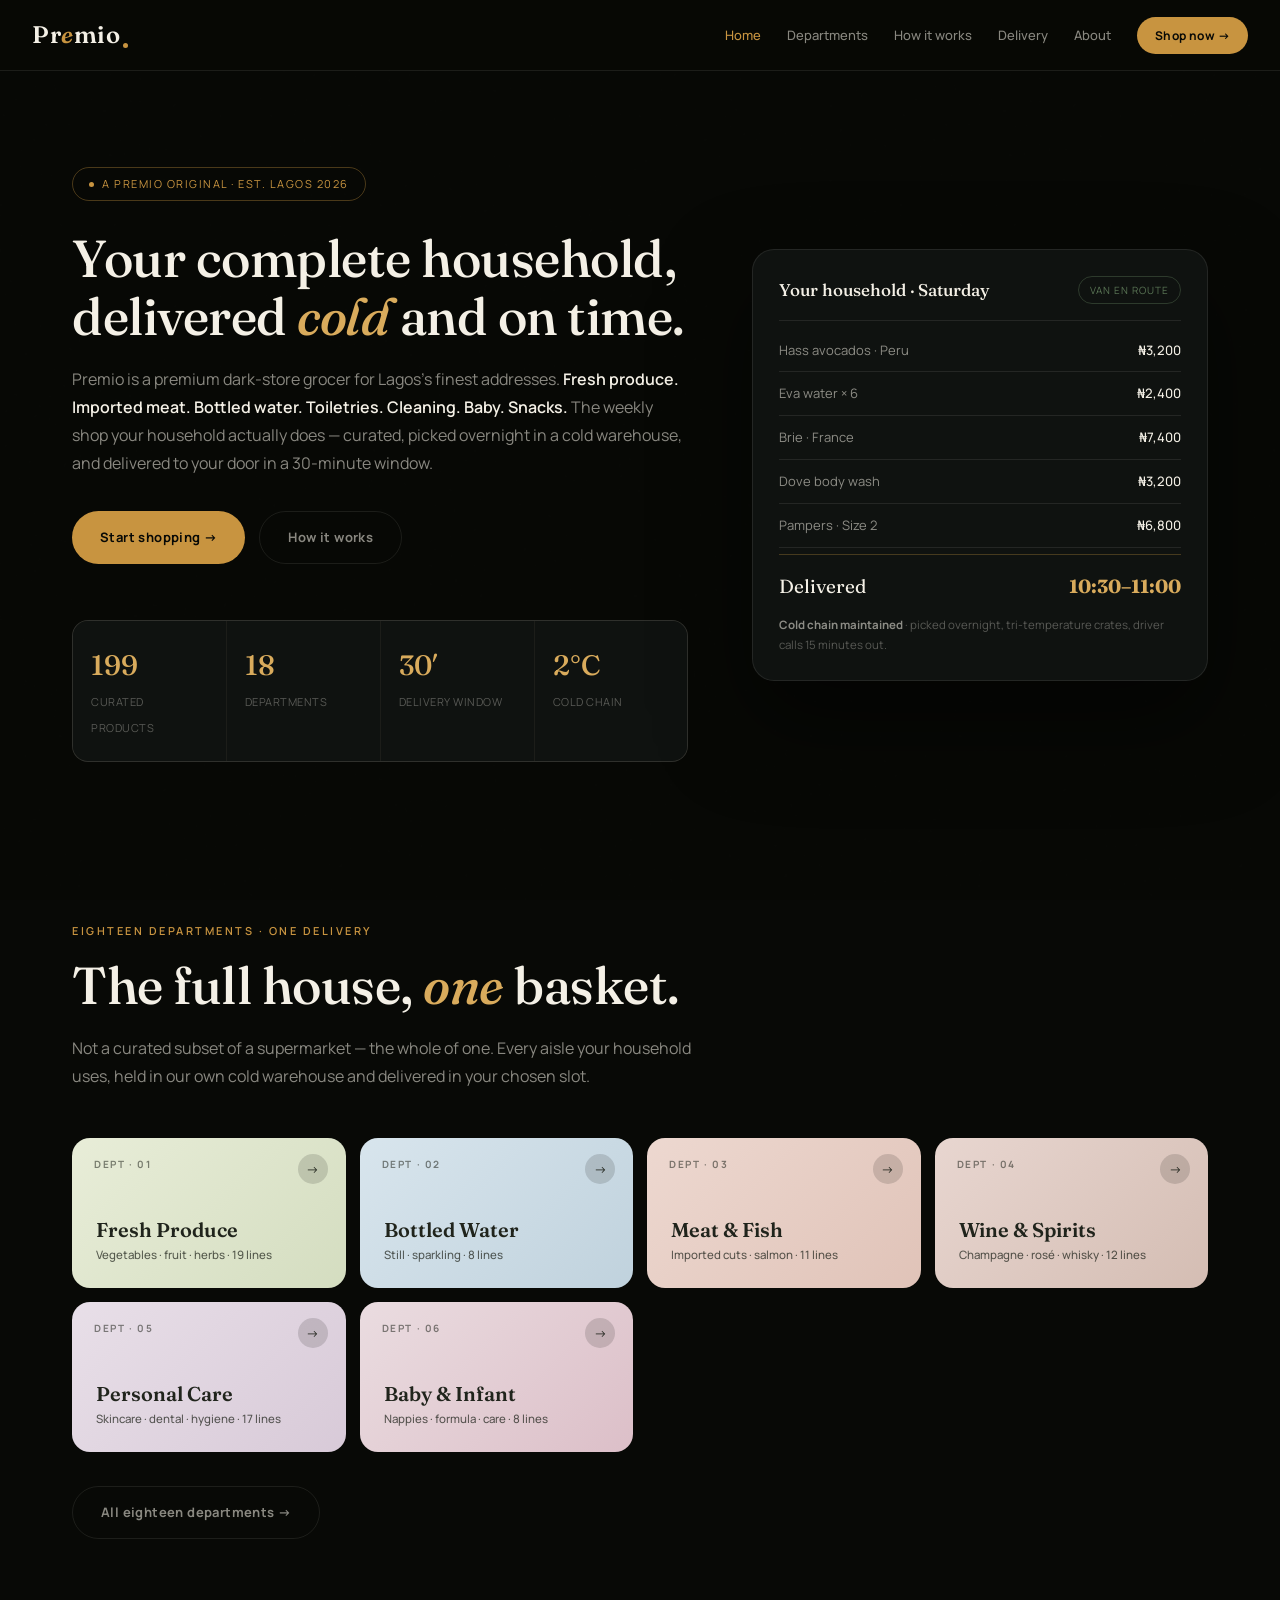
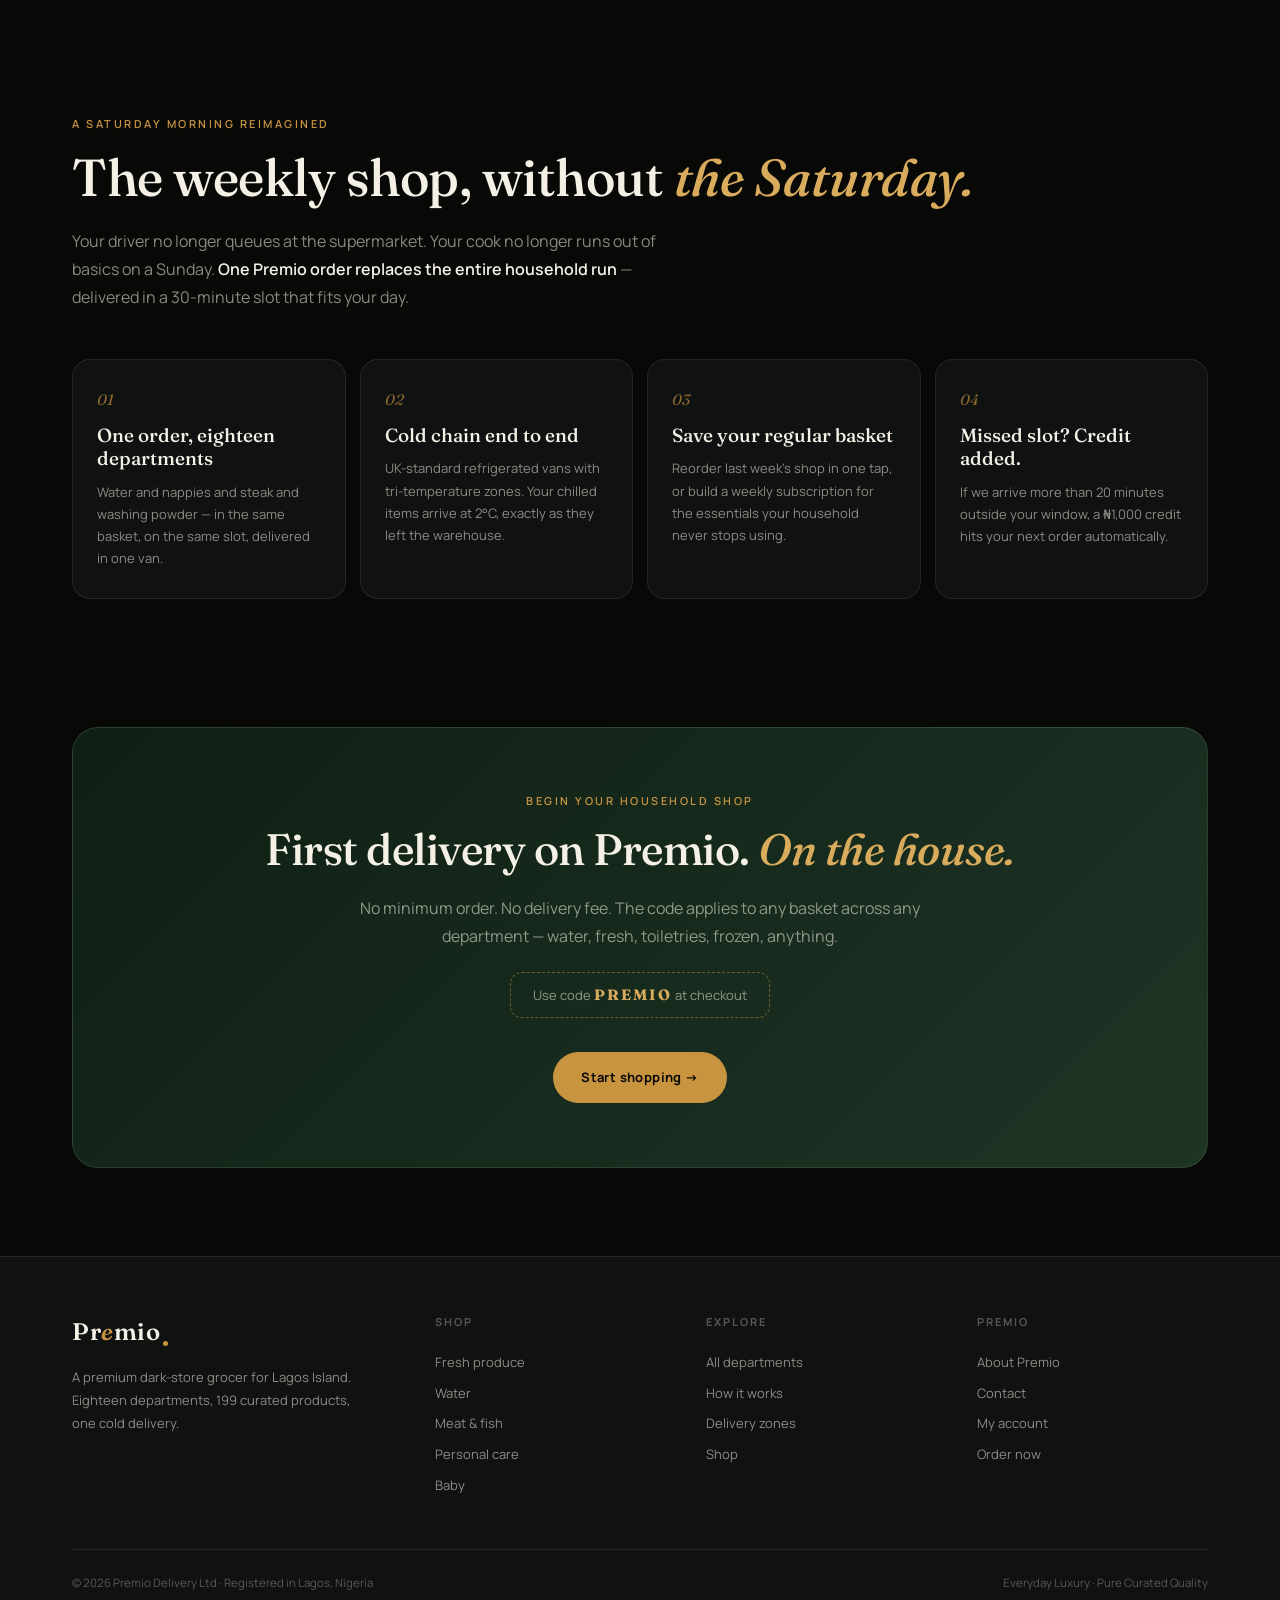
==== commit 3cddad0a: "Add files via upload" ====
--- a/index.html
+++ b/index.html
@@ -19,6 +19,7 @@
     <a href="/departments.html">Departments</a>
     <a href="/how-it-works.html">How it works</a>
     <a href="/delivery.html">Delivery</a>
+    <a href="/about.html">About</a>
     <a href="/shop.html" class="nav-cta">Shop now →</a>
   </div>
 </nav>
@@ -126,8 +127,9 @@
       </div>
       <div class="foot-col">
         <h4>Premio</h4>
-        <a href="/delivery.html">Coverage & expansion</a>
-        <a href="/how-it-works.html">Our cold chain</a>
+        <a href="/about.html">About Premio</a>
+        <a href="/contact.html">Contact</a>
+        <a href="/account.html">My account</a>
         <a href="/shop.html">Order now</a>
       </div>
     </div>
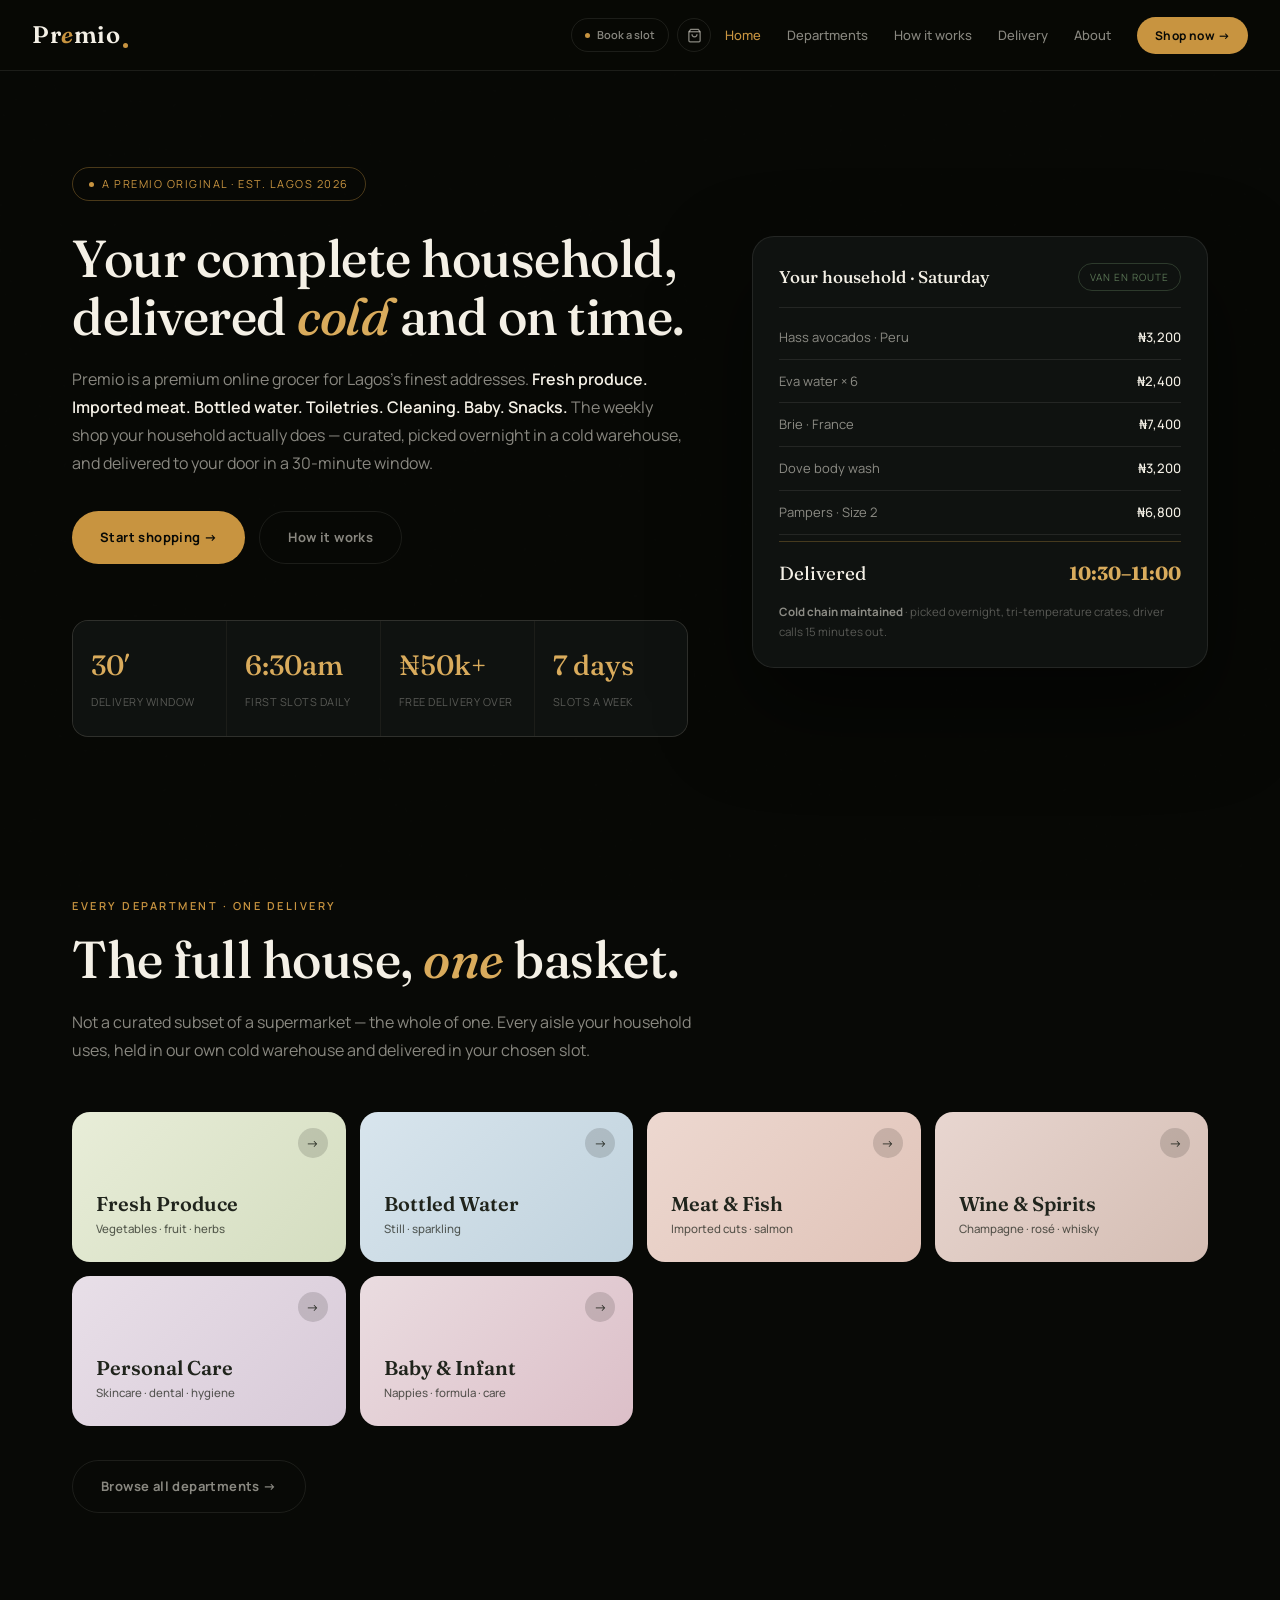
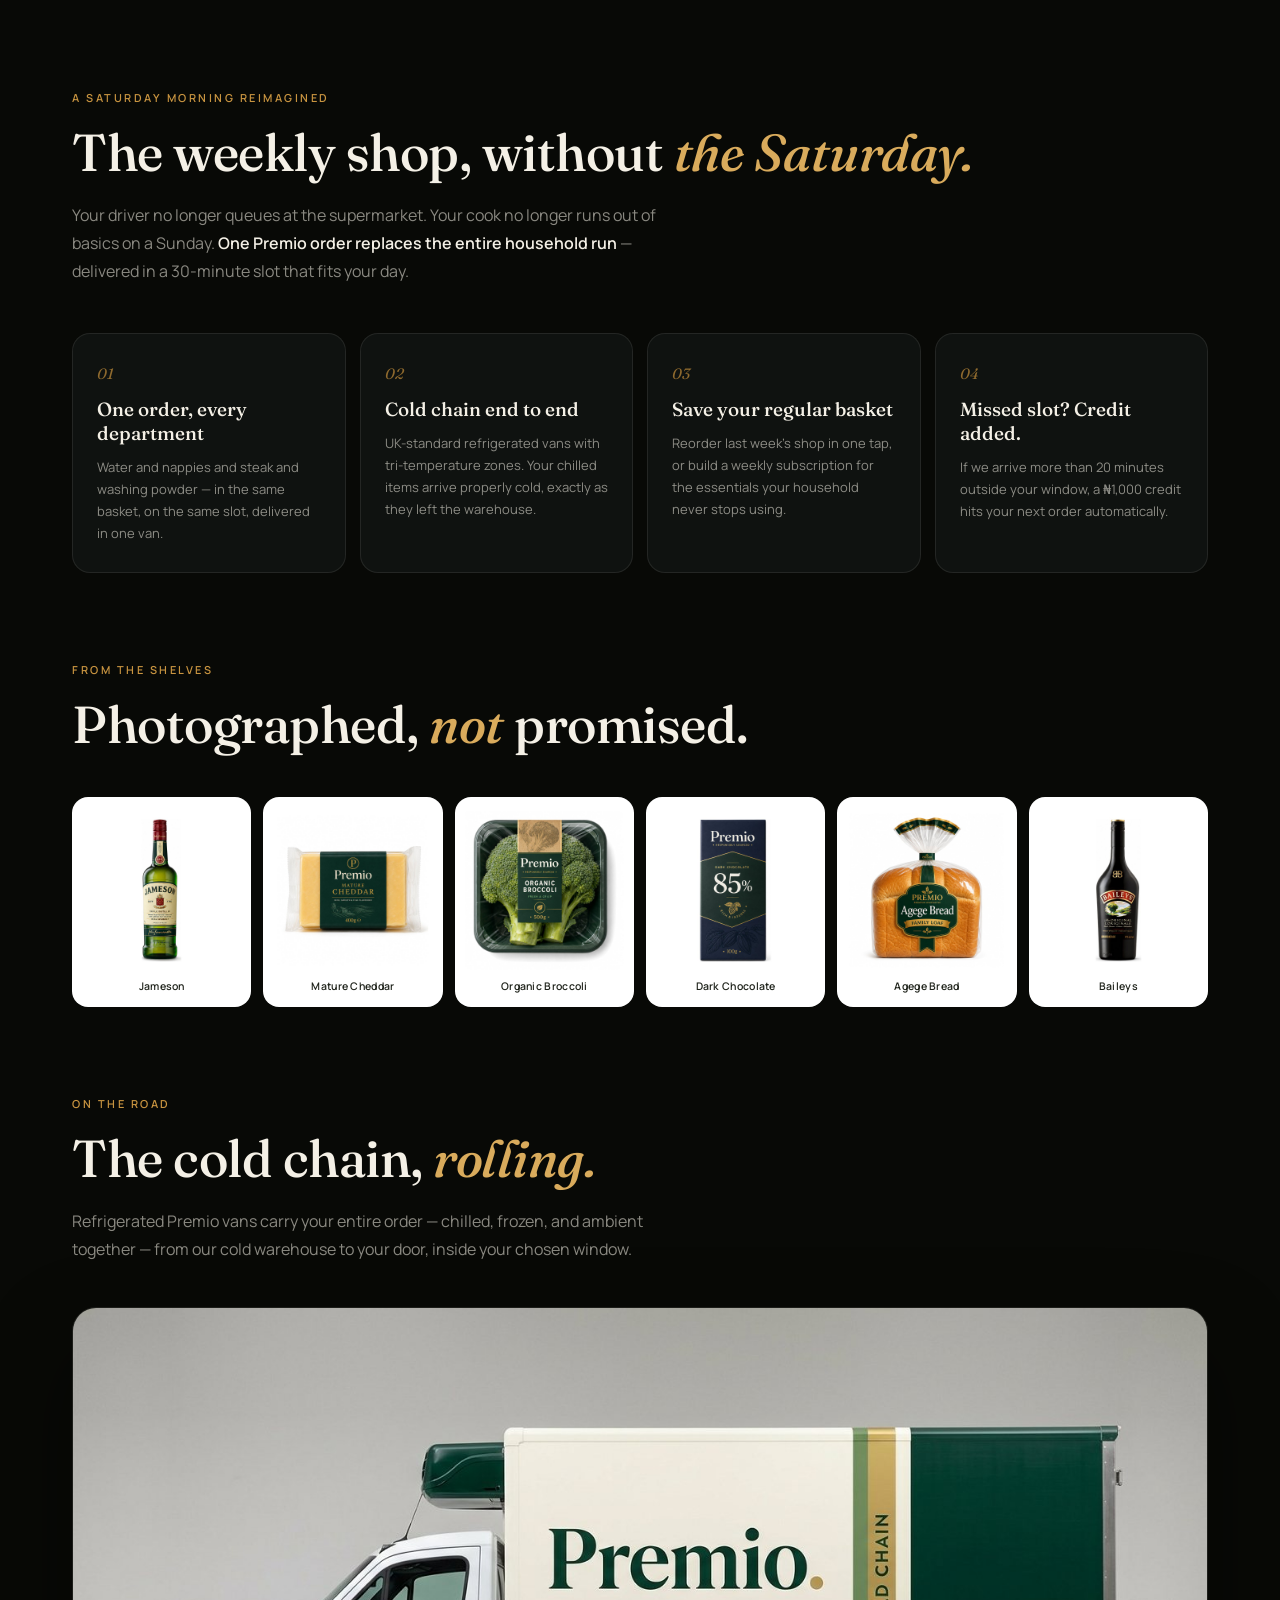
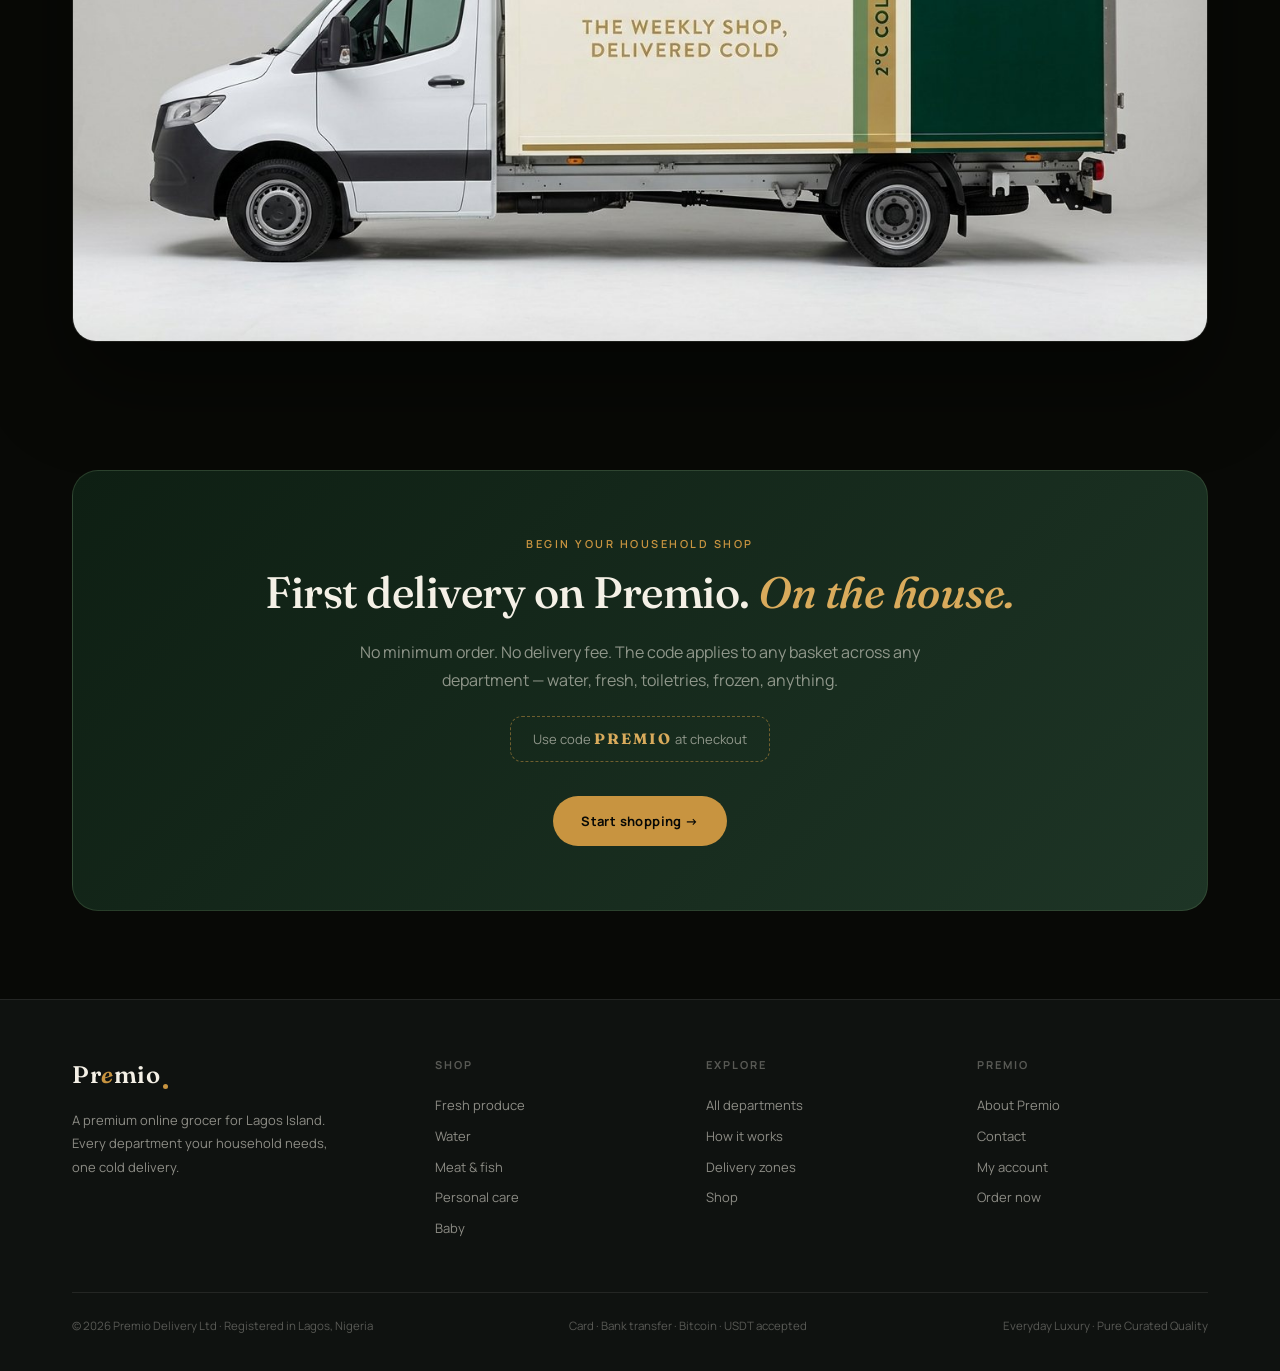
==== commit 1234f4df: "Add files via upload" ====
--- a/index.html
+++ b/index.html
@@ -4,7 +4,7 @@
 <meta charset="UTF-8">
 <meta name="viewport" content="width=device-width, initial-scale=1.0">
 <title>Premio — Your complete household, delivered cold</title>
-<meta name="description" content="A premium dark-store grocer for Lagos Island. Fresh produce, water, toiletries, cleaning, baby, frozen — delivered cold in a 30-minute slot.">
+<meta name="description" content="A premium online grocer for Lagos Island. Fresh produce, water, toiletries, cleaning, baby, frozen — delivered cold in a 30-minute slot.">
 <link rel="preconnect" href="https://fonts.gstatic.com" crossorigin>
 <link href="https://fonts.googleapis.com/css2?family=Fraunces:ital,opsz,wght@0,9..144,400;0,9..144,500;0,9..144,600;0,9..144,700;1,9..144,400;1,9..144,600&family=Manrope:wght@300;400;500;600;700&display=swap" rel="stylesheet">
 <link rel="stylesheet" href="/site.css">
@@ -30,18 +30,19 @@
   <!-- HERO -->
   <section class="hero">
     <div>
+      <div class="hero-return" id="heroReturn" style="display:none"></div>
       <div class="hero-badge">A Premio original · Est. Lagos 2026</div>
       <h1 class="h-display">Your complete household, delivered <em>cold</em> and on time.</h1>
-      <p class="lede">Premio is a premium dark-store grocer for Lagos's finest addresses. <strong>Fresh produce. Imported meat. Bottled water. Toiletries. Cleaning. Baby. Snacks.</strong> The weekly shop your household actually does — curated, picked overnight in a cold warehouse, and delivered to your door in a 30-minute window.</p>
+      <p class="lede">Premio is a premium online grocer for Lagos's finest addresses. <strong>Fresh produce. Imported meat. Bottled water. Toiletries. Cleaning. Baby. Snacks.</strong> The weekly shop your household actually does — curated, picked overnight in a cold warehouse, and delivered to your door in a 30-minute window.</p>
       <div class="btn-row">
         <a href="/shop.html" class="btn btn-gold">Start shopping →</a>
         <a href="/how-it-works.html" class="btn btn-ghost">How it works</a>
       </div>
       <div class="stats">
-        <div class="stat"><b>199</b><span>Curated products</span></div>
-        <div class="stat"><b>18</b><span>Departments</span></div>
         <div class="stat"><b>30′</b><span>Delivery window</span></div>
-        <div class="stat"><b>2°C</b><span>Cold chain</span></div>
+        <div class="stat"><b>6:30am</b><span>First slots daily</span></div>
+        <div class="stat"><b>₦50k+</b><span>Free delivery over</span></div>
+        <div class="stat"><b>7 days</b><span>Slots a week</span></div>
       </div>
     </div>
     <div>
@@ -60,19 +61,19 @@
 
   <!-- FEATURED DEPARTMENTS -->
   <section class="section">
-    <div class="kicker">Eighteen departments · one delivery</div>
+    <div class="kicker">Every department · one delivery</div>
     <h2 class="h-display">The full house, <em>one</em> basket.</h2>
     <p class="lede">Not a curated subset of a supermarket — the whole of one. Every aisle your household uses, held in our own cold warehouse and delivered in your chosen slot.</p>
     <div class="dept-grid">
-      <a class="dept-card bg-fresh" href="/shop.html?dept=fresh"><span class="dept-num">Dept · 01</span><span class="dept-arrow">→</span><span class="dept-name">Fresh Produce</span><span class="dept-sub">Vegetables · fruit · herbs · 19 lines</span></a>
-      <a class="dept-card bg-water" href="/shop.html?dept=water"><span class="dept-num">Dept · 02</span><span class="dept-arrow">→</span><span class="dept-name">Bottled Water</span><span class="dept-sub">Still · sparkling · 8 lines</span></a>
-      <a class="dept-card bg-meat" href="/shop.html?dept=meat"><span class="dept-num">Dept · 03</span><span class="dept-arrow">→</span><span class="dept-name">Meat & Fish</span><span class="dept-sub">Imported cuts · salmon · 11 lines</span></a>
-      <a class="dept-card bg-alcohol" href="/shop.html?dept=alcohol"><span class="dept-num">Dept · 04</span><span class="dept-arrow">→</span><span class="dept-name">Wine & Spirits</span><span class="dept-sub">Champagne · rosé · whisky · 12 lines</span></a>
-      <a class="dept-card bg-personal" href="/shop.html?dept=personal"><span class="dept-num">Dept · 05</span><span class="dept-arrow">→</span><span class="dept-name">Personal Care</span><span class="dept-sub">Skincare · dental · hygiene · 17 lines</span></a>
-      <a class="dept-card bg-baby" href="/shop.html?dept=baby"><span class="dept-num">Dept · 06</span><span class="dept-arrow">→</span><span class="dept-name">Baby & Infant</span><span class="dept-sub">Nappies · formula · care · 8 lines</span></a>
+      <a class="dept-card bg-fresh" href="/shop.html?dept=fresh"><span class="dept-arrow">→</span><span class="dept-name">Fresh Produce</span><span class="dept-sub">Vegetables · fruit · herbs</span></a>
+      <a class="dept-card bg-water" href="/shop.html?dept=water"><span class="dept-arrow">→</span><span class="dept-name">Bottled Water</span><span class="dept-sub">Still · sparkling</span></a>
+      <a class="dept-card bg-meat" href="/shop.html?dept=meat"><span class="dept-arrow">→</span><span class="dept-name">Meat & Fish</span><span class="dept-sub">Imported cuts · salmon</span></a>
+      <a class="dept-card bg-alcohol" href="/shop.html?dept=alcohol"><span class="dept-arrow">→</span><span class="dept-name">Wine & Spirits</span><span class="dept-sub">Champagne · rosé · whisky</span></a>
+      <a class="dept-card bg-personal" href="/shop.html?dept=personal"><span class="dept-arrow">→</span><span class="dept-name">Personal Care</span><span class="dept-sub">Skincare · dental · hygiene</span></a>
+      <a class="dept-card bg-baby" href="/shop.html?dept=baby"><span class="dept-arrow">→</span><span class="dept-name">Baby & Infant</span><span class="dept-sub">Nappies · formula · care</span></a>
     </div>
     <div class="btn-row">
-      <a href="/departments.html" class="btn btn-ghost">All eighteen departments →</a>
+      <a href="/departments.html" class="btn btn-ghost">Browse all departments →</a>
     </div>
   </section>
 
@@ -82,11 +83,33 @@
     <h2 class="h-display">The weekly shop, without <em>the Saturday.</em></h2>
     <p class="lede">Your driver no longer queues at the supermarket. Your cook no longer runs out of basics on a Sunday. <strong>One Premio order replaces the entire household run</strong> — delivered in a 30-minute slot that fits your day.</p>
     <div class="promise-grid">
-      <div class="promise"><div class="num">01</div><h3>One order, eighteen departments</h3><p>Water and nappies and steak and washing powder — in the same basket, on the same slot, delivered in one van.</p></div>
-      <div class="promise"><div class="num">02</div><h3>Cold chain end to end</h3><p>UK-standard refrigerated vans with tri-temperature zones. Your chilled items arrive at 2°C, exactly as they left the warehouse.</p></div>
+      <div class="promise"><div class="num">01</div><h3>One order, every department</h3><p>Water and nappies and steak and washing powder — in the same basket, on the same slot, delivered in one van.</p></div>
+      <div class="promise"><div class="num">02</div><h3>Cold chain end to end</h3><p>UK-standard refrigerated vans with tri-temperature zones. Your chilled items arrive properly cold, exactly as they left the warehouse.</p></div>
       <div class="promise"><div class="num">03</div><h3>Save your regular basket</h3><p>Reorder last week's shop in one tap, or build a weekly subscription for the essentials your household never stops using.</p></div>
       <div class="promise"><div class="num">04</div><h3>Missed slot? Credit added.</h3><p>If we arrive more than 20 minutes outside your window, a ₦1,000 credit hits your next order automatically.</p></div>
     </div>
+  </section>
+
+  <!-- FROM THE SHELVES -->
+  <section class="section" style="padding-top:0">
+    <div class="kicker">From the shelves</div>
+    <h2 class="h-display">Photographed, <em>not</em> promised.</h2>
+    <div class="shelf-strip">
+      <a href="/shop.html?dept=alcohol" class="shelf-item"><img src="/product-images/117-jameson-irish-whiskey.jpg" alt="Jameson Irish Whiskey" loading="lazy"><span>Jameson</span></a>
+      <a href="/shop.html?dept=dairy" class="shelf-item"><img src="/product-images/131-mature-cheddar-block.jpg" alt="Mature cheddar" loading="lazy"><span>Mature Cheddar</span></a>
+      <a href="/shop.html?dept=fresh" class="shelf-item"><img src="/product-images/2-organic-broccoli.jpg" alt="Organic broccoli" loading="lazy"><span>Organic Broccoli</span></a>
+      <a href="/shop.html?dept=snack" class="shelf-item"><img src="/product-images/164-dark-chocolate-85.jpg" alt="Dark chocolate 85%" loading="lazy"><span>Dark Chocolate</span></a>
+      <a href="/shop.html?dept=bake" class="shelf-item"><img src="/product-images/134-agege-bread.jpg" alt="Agege bread" loading="lazy"><span>Agege Bread</span></a>
+      <a href="/shop.html?dept=alcohol" class="shelf-item"><img src="/product-images/119-baileys-irish-cream.jpg" alt="Baileys" loading="lazy"><span>Baileys</span></a>
+    </div>
+  </section>
+
+  <!-- THE FLEET -->
+  <section class="section" style="padding-top:0">
+    <div class="kicker">On the road</div>
+    <h2 class="h-display">The cold chain, <em>rolling.</em></h2>
+    <p class="lede">Refrigerated Premio vans carry your entire order — chilled, frozen, and ambient together — from our cold warehouse to your door, inside your chosen window.</p>
+    <div class="van-frame"><img src="/assets/premio-van.jpg" alt="Premio refrigerated delivery van" loading="lazy"></div>
   </section>
 
   <!-- CTA -->
@@ -108,7 +131,7 @@
     <div class="foot-grid">
       <div>
         <a href="/" class="logo">Pr<span class="logo-a">e</span>mio<span class="logo-dot"></span></a>
-        <p class="foot-tag">A premium dark-store grocer for Lagos Island. Eighteen departments, 199 curated products, one cold delivery.</p>
+        <p class="foot-tag">A premium online grocer for Lagos Island. Every department your household needs, one cold delivery.</p>
       </div>
       <div class="foot-col">
         <h4>Shop</h4>
@@ -135,10 +158,12 @@
     </div>
     <div class="foot-base">
       <span>© 2026 Premio Delivery Ltd · Registered in Lagos, Nigeria</span>
+      <span>Card · Bank transfer · Bitcoin · USDT accepted</span>
       <span>Everyday Luxury · Pure Curated Quality</span>
     </div>
   </div>
 </footer>
 
+<script src="/site.js" defer></script>
 </body>
 </html>
--- a/site.css
+++ b/site.css
@@ -162,3 +162,38 @@
   .step{grid-template-columns:1fr;gap:10px;padding:26px 22px}
   .cta-band{padding:48px 24px}
 }
+
+/* ===== VAN ===== */
+.van-frame{margin-top:44px;border-radius:24px;overflow:hidden;border:1px solid var(--line);box-shadow:0 40px 90px rgba(0,0,0,.45)}
+.van-frame img{width:100%;display:block}
+
+/* ===== FORM INPUTS ===== */
+.co-input{width:100%;padding:11px 14px;margin-top:8px;background:var(--ink);border:1px solid var(--line);border-radius:10px;font-family:inherit;font-size:13px;color:var(--text);font-weight:400;resize:none}
+.co-input::placeholder{color:var(--text-dim)}
+.co-input:focus{outline:none;border-color:rgba(200,148,64,.5)}
+/* ===== SHELF STRIP ===== */
+.shelf-strip{display:grid;grid-template-columns:repeat(6,1fr);gap:12px;margin-top:44px}
+.shelf-item{background:#fff;border-radius:16px;padding:14px 10px 12px;text-align:center;transition:transform .3s cubic-bezier(.2,.8,.2,1),box-shadow .3s}
+.shelf-item:hover{transform:translateY(-4px);box-shadow:0 20px 44px rgba(0,0,0,.4)}
+.shelf-item img{width:100%;aspect-ratio:1/1;object-fit:contain}
+.shelf-item span{display:block;margin-top:8px;font-size:10.5px;font-weight:600;color:#20241C;letter-spacing:.3px}
+@media (max-width:960px){.shelf-strip{grid-template-columns:repeat(3,1fr)}}
+@media (max-width:560px){.shelf-strip{grid-template-columns:repeat(2,1fr);gap:10px}}
+
+/* ===== LIVE NAV (marketing pages) ===== */
+.nav-live{display:flex;align-items:center;gap:8px;margin-left:auto}
+.site-nav{gap:14px}
+.nav-slot{display:flex;align-items:center;gap:7px;padding:7px 13px;border:1px solid var(--line);border-radius:50px;font-size:11px;font-weight:600;color:var(--text-soft);white-space:nowrap}
+.nav-slot.booked{border-color:rgba(90,117,85,.55);color:#B9D6B9}
+.ns-dot{width:5px;height:5px;border-radius:50%;background:#9BC59B}
+.ns-dot.off{background:var(--gold)}
+.nav-basket{position:relative;display:flex;align-items:center;justify-content:center;width:34px;height:34px;border:1px solid var(--line);border-radius:50%;color:var(--text-soft)}
+.nav-basket:hover{border-color:rgba(200,148,64,.4);color:var(--gold)}
+.nb-count{position:absolute;top:-4px;right:-4px;min-width:16px;height:16px;padding:0 4px;background:var(--gold);color:var(--ink);border-radius:50px;font-size:9.5px;font-weight:700;display:flex;align-items:center;justify-content:center}
+.hero-return{display:none;align-items:center;justify-content:space-between;gap:14px;flex-wrap:wrap;padding:13px 18px;margin-bottom:24px;background:linear-gradient(135deg,rgba(30,53,38,.5),rgba(30,53,38,.2));border:1px solid rgba(90,117,85,.4);border-radius:14px;font-size:13.5px;color:var(--text-soft)}
+.hero-return em{color:var(--gold-soft);font-family:'Fraunces',serif}
+.hero-return b{color:var(--text)}
+.hr-actions{display:flex;gap:8px;flex-wrap:wrap}
+.hr-btn{padding:8px 15px;border:1px solid var(--line);border-radius:50px;font-size:11px;font-weight:700;color:var(--text-soft)}
+.hr-btn.gold{background:var(--gold);color:var(--ink);border-color:var(--gold)}
+@media (max-width:760px){.nav-live{margin-left:0}.nav-slot{display:none}}
